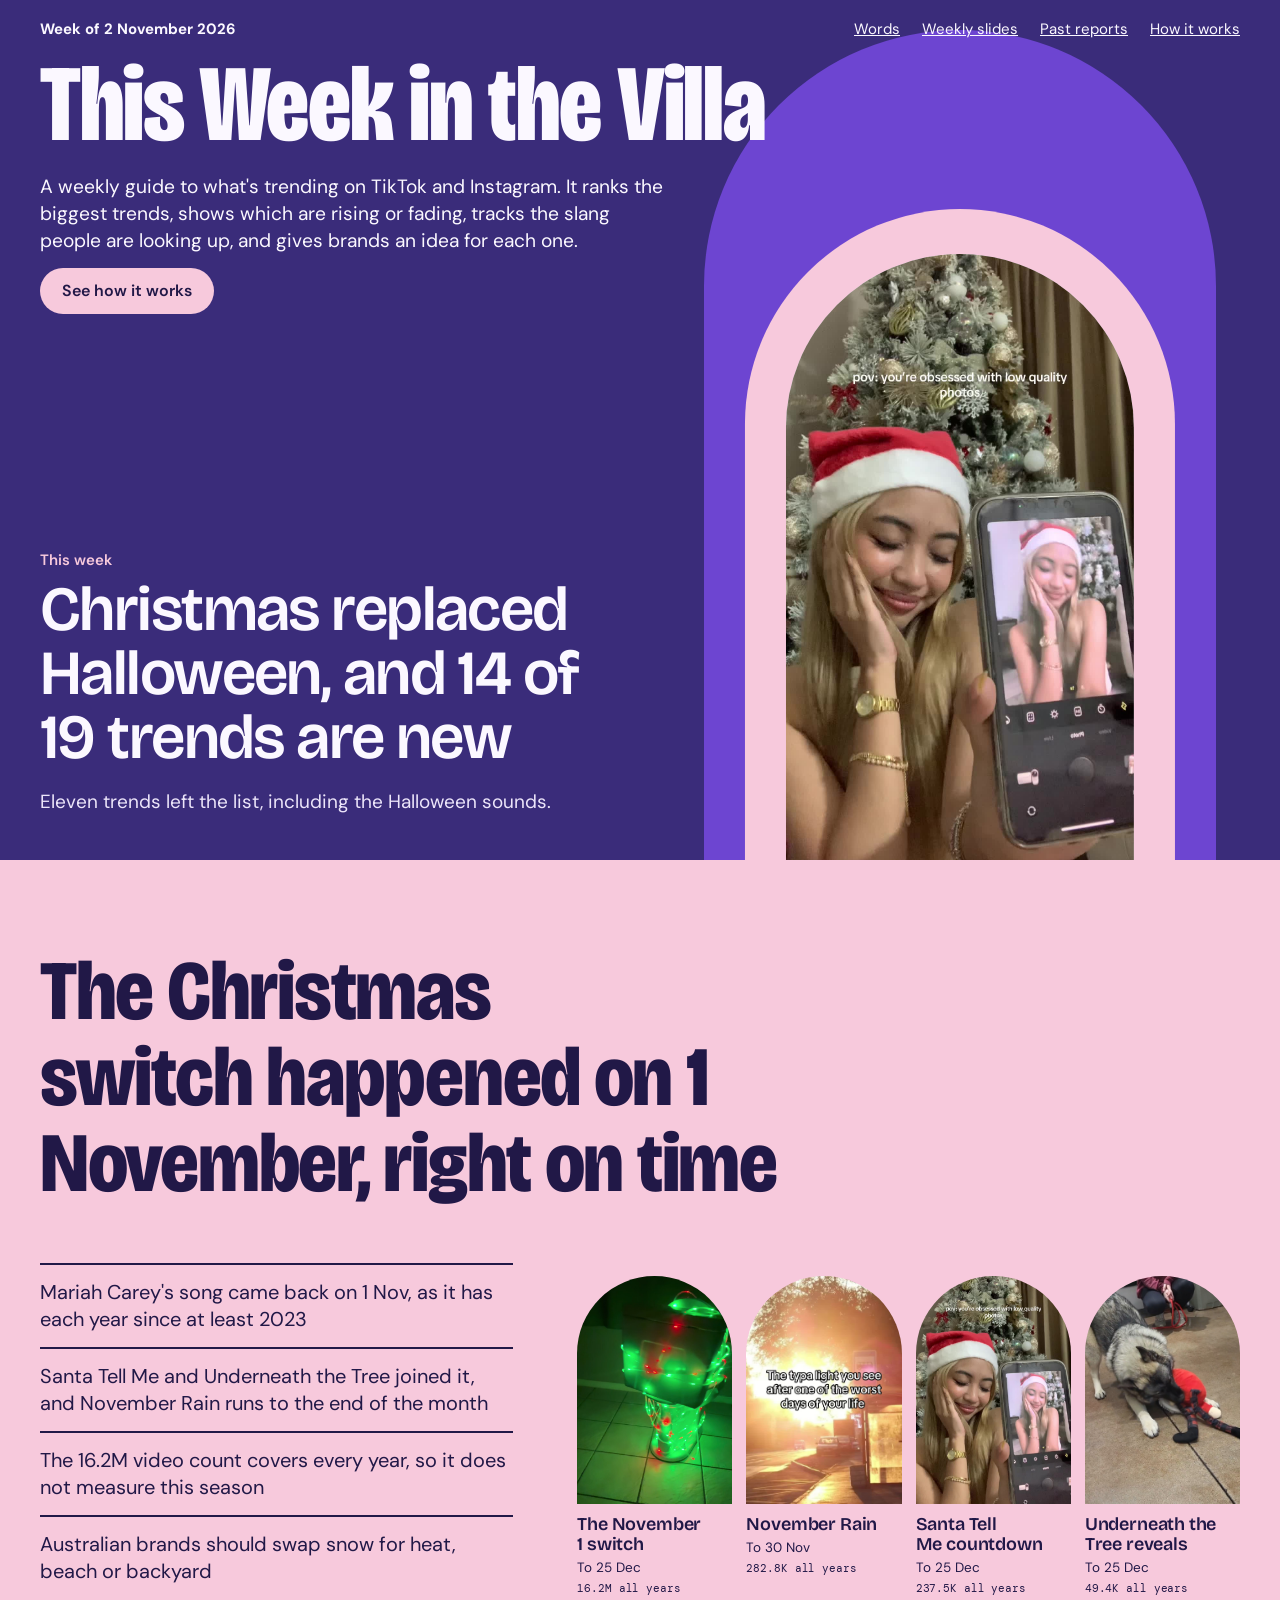
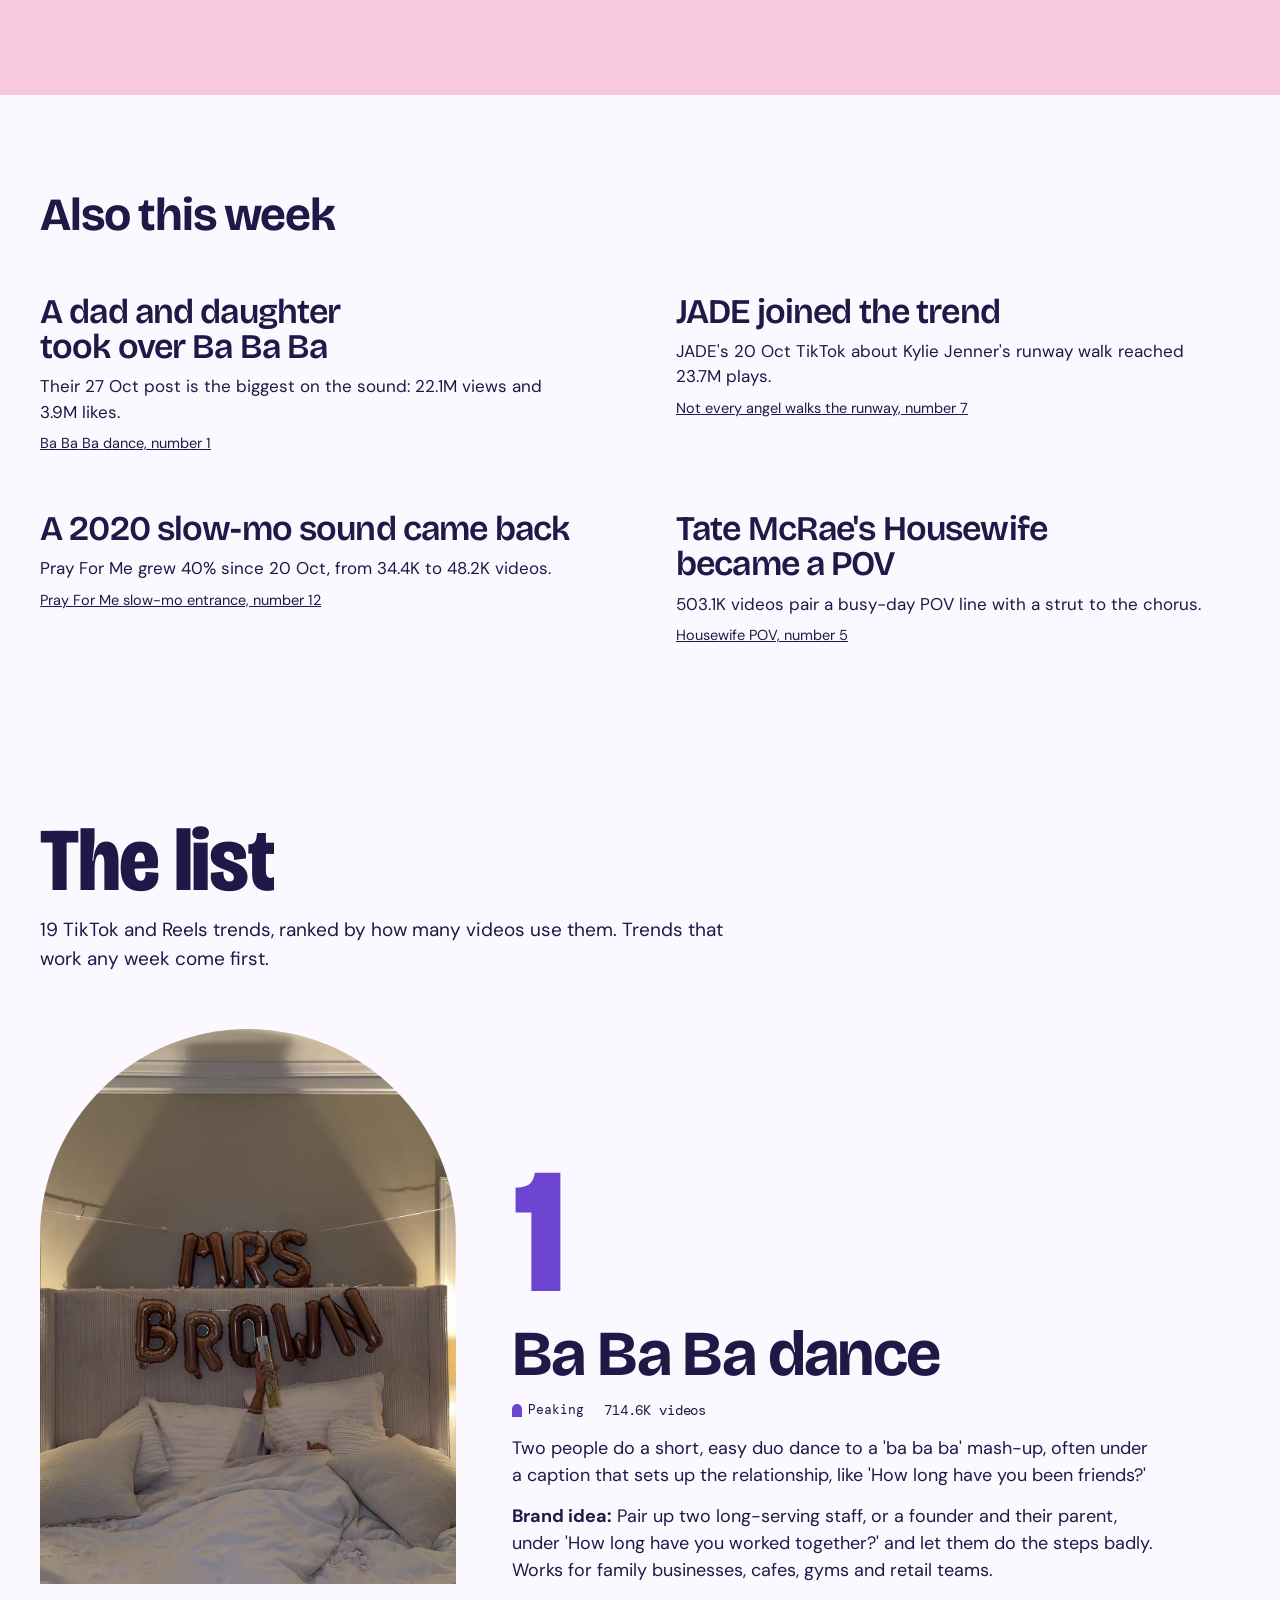
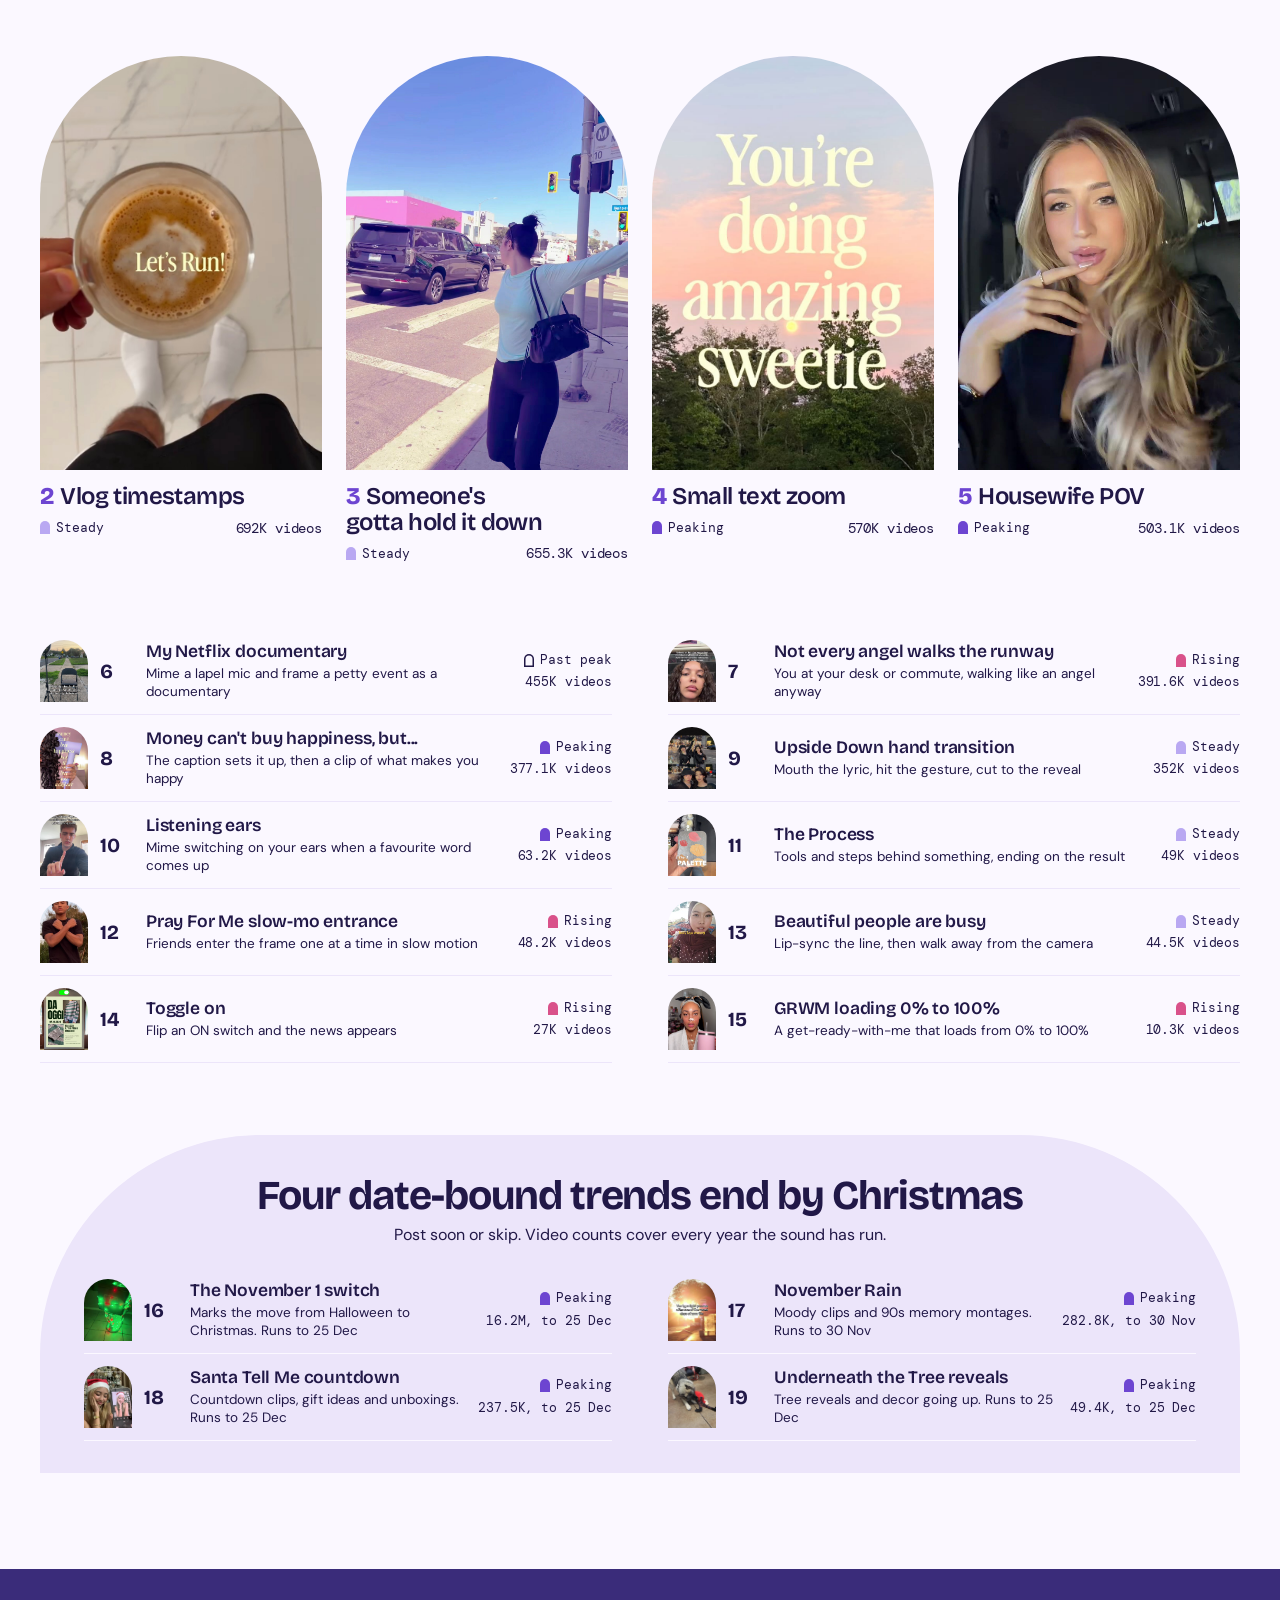
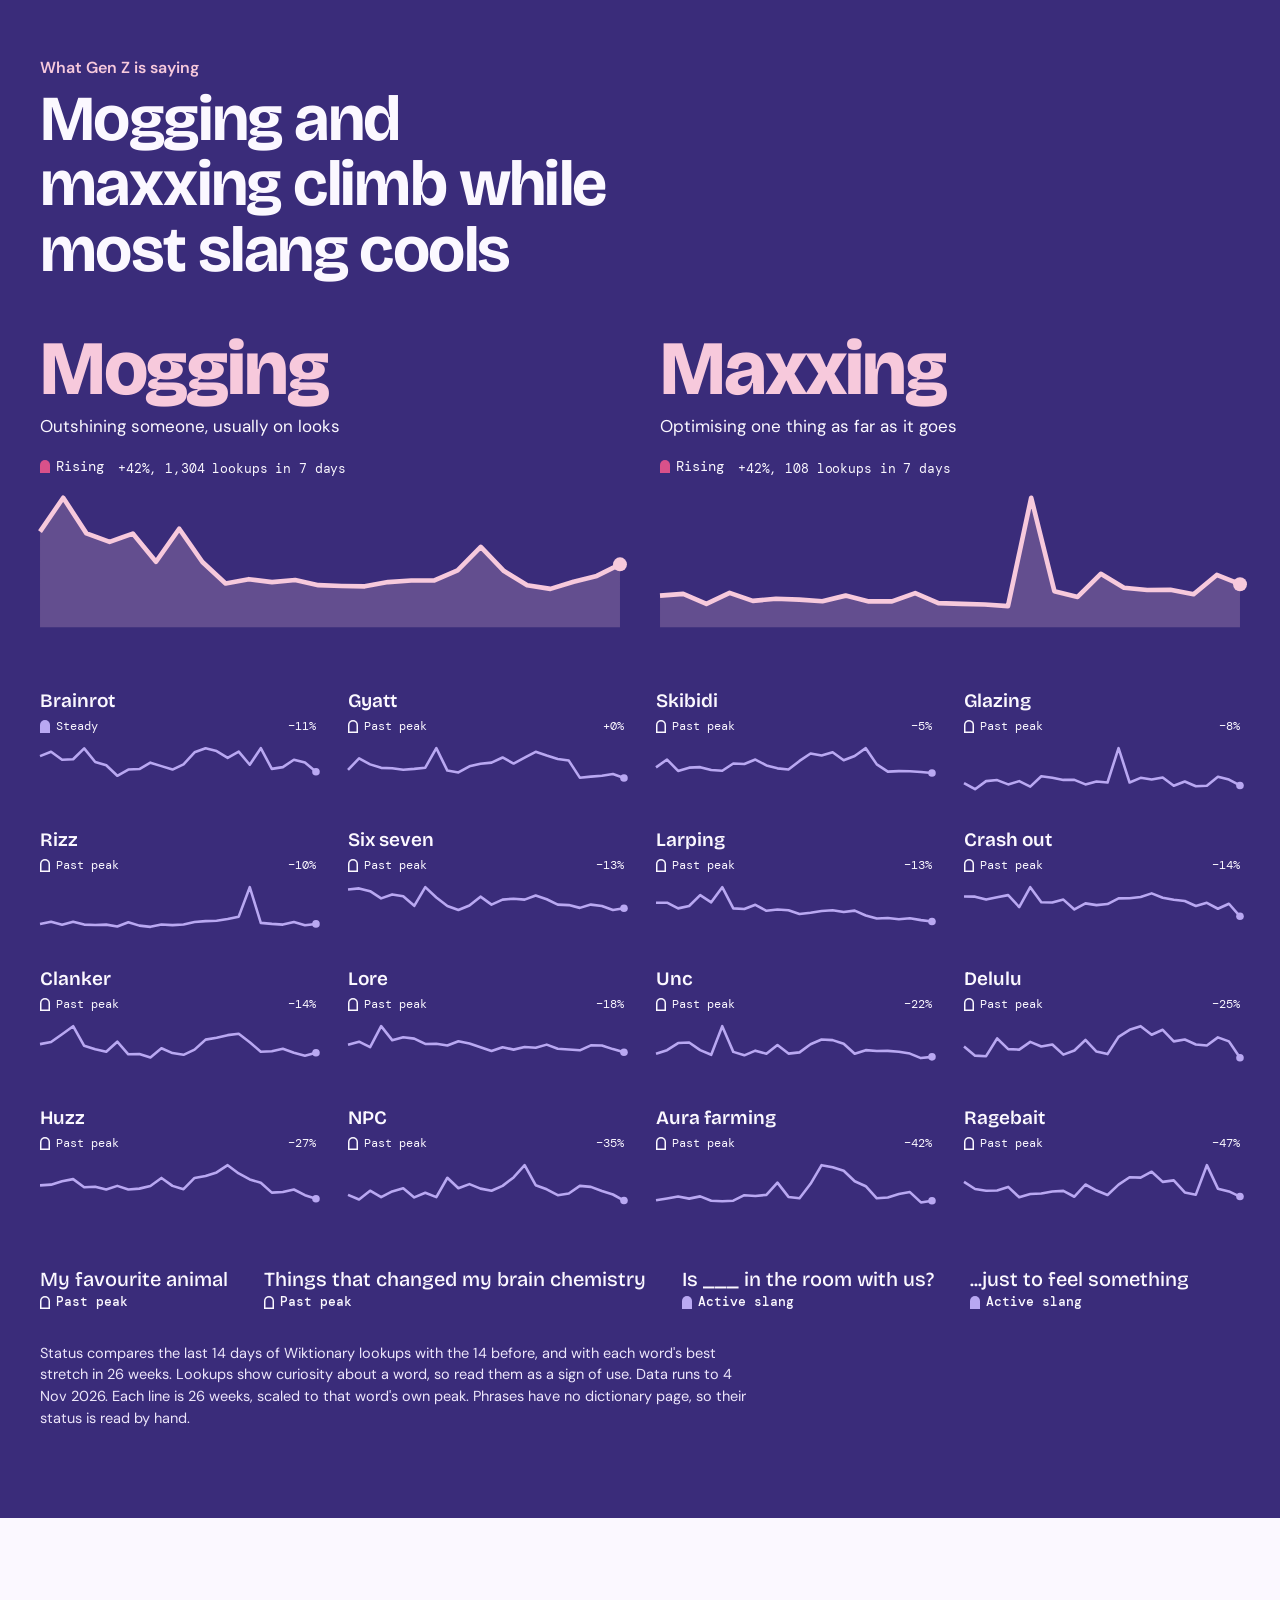
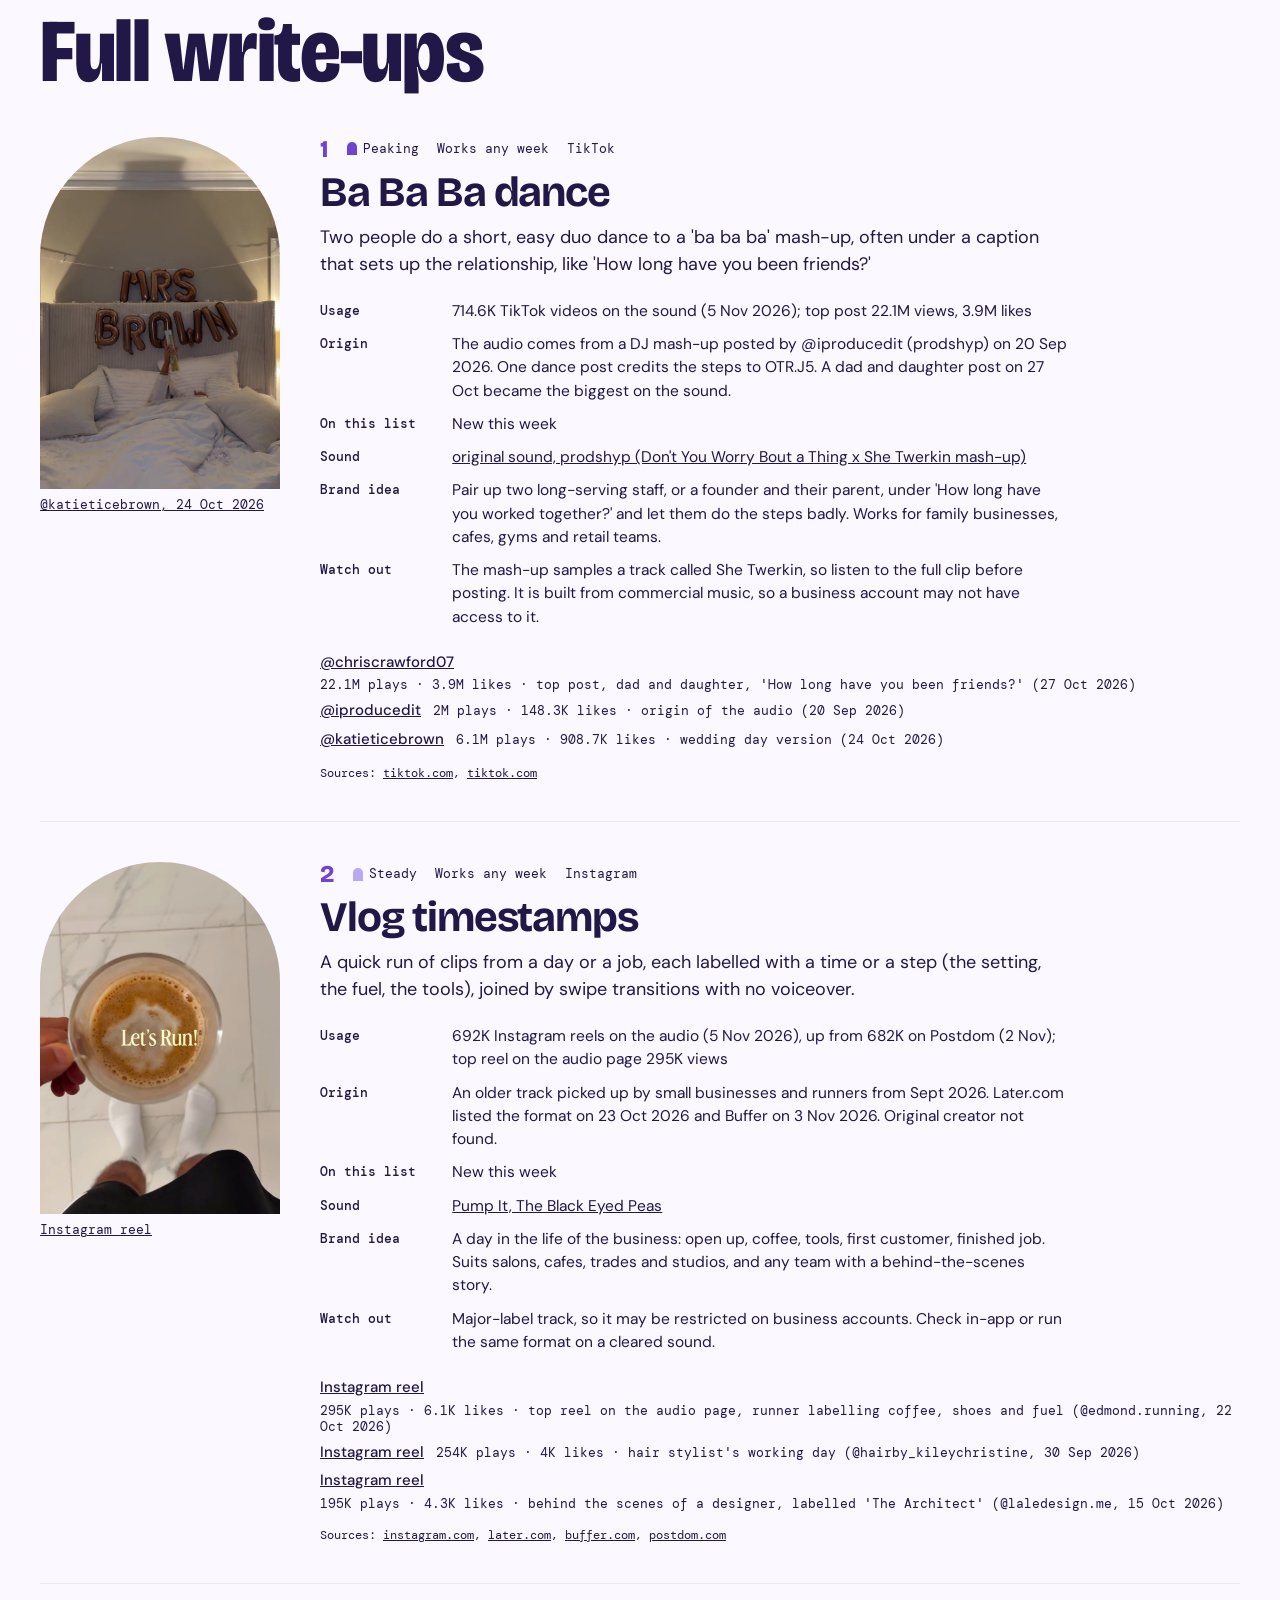
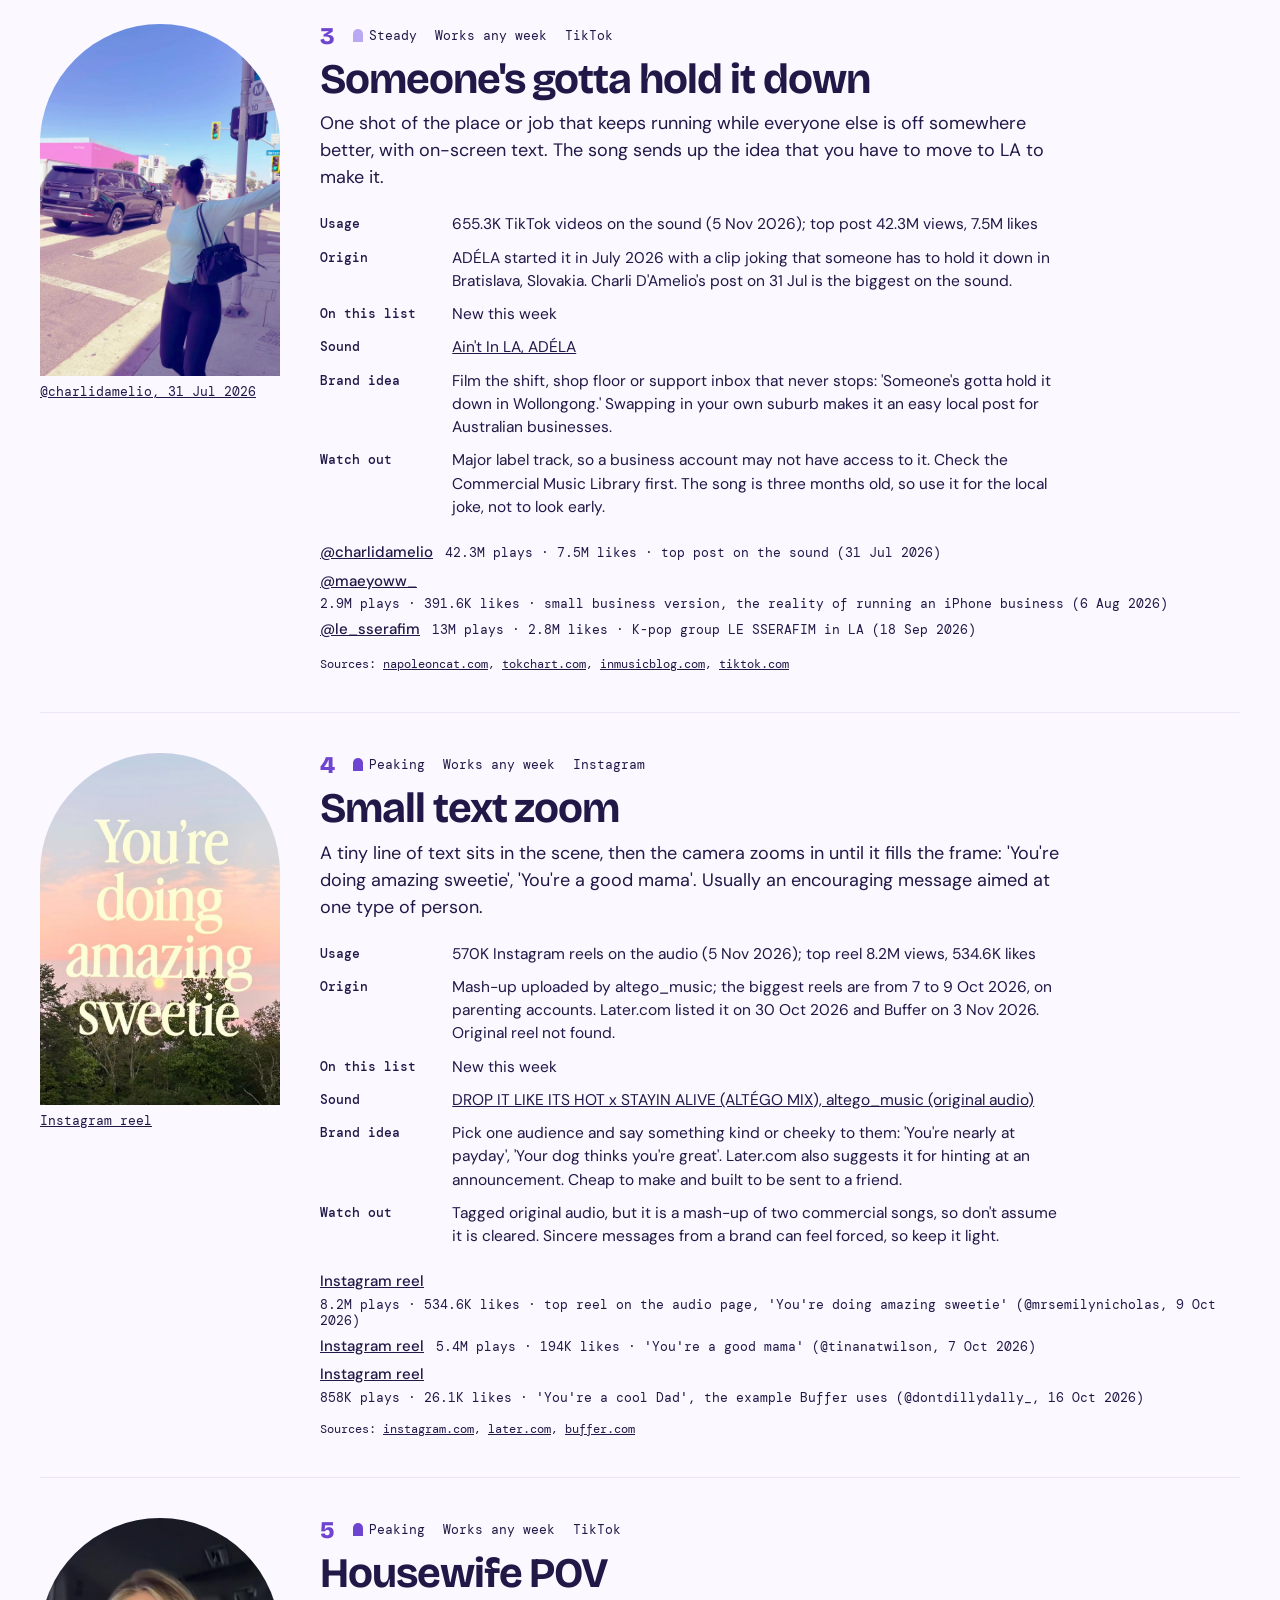
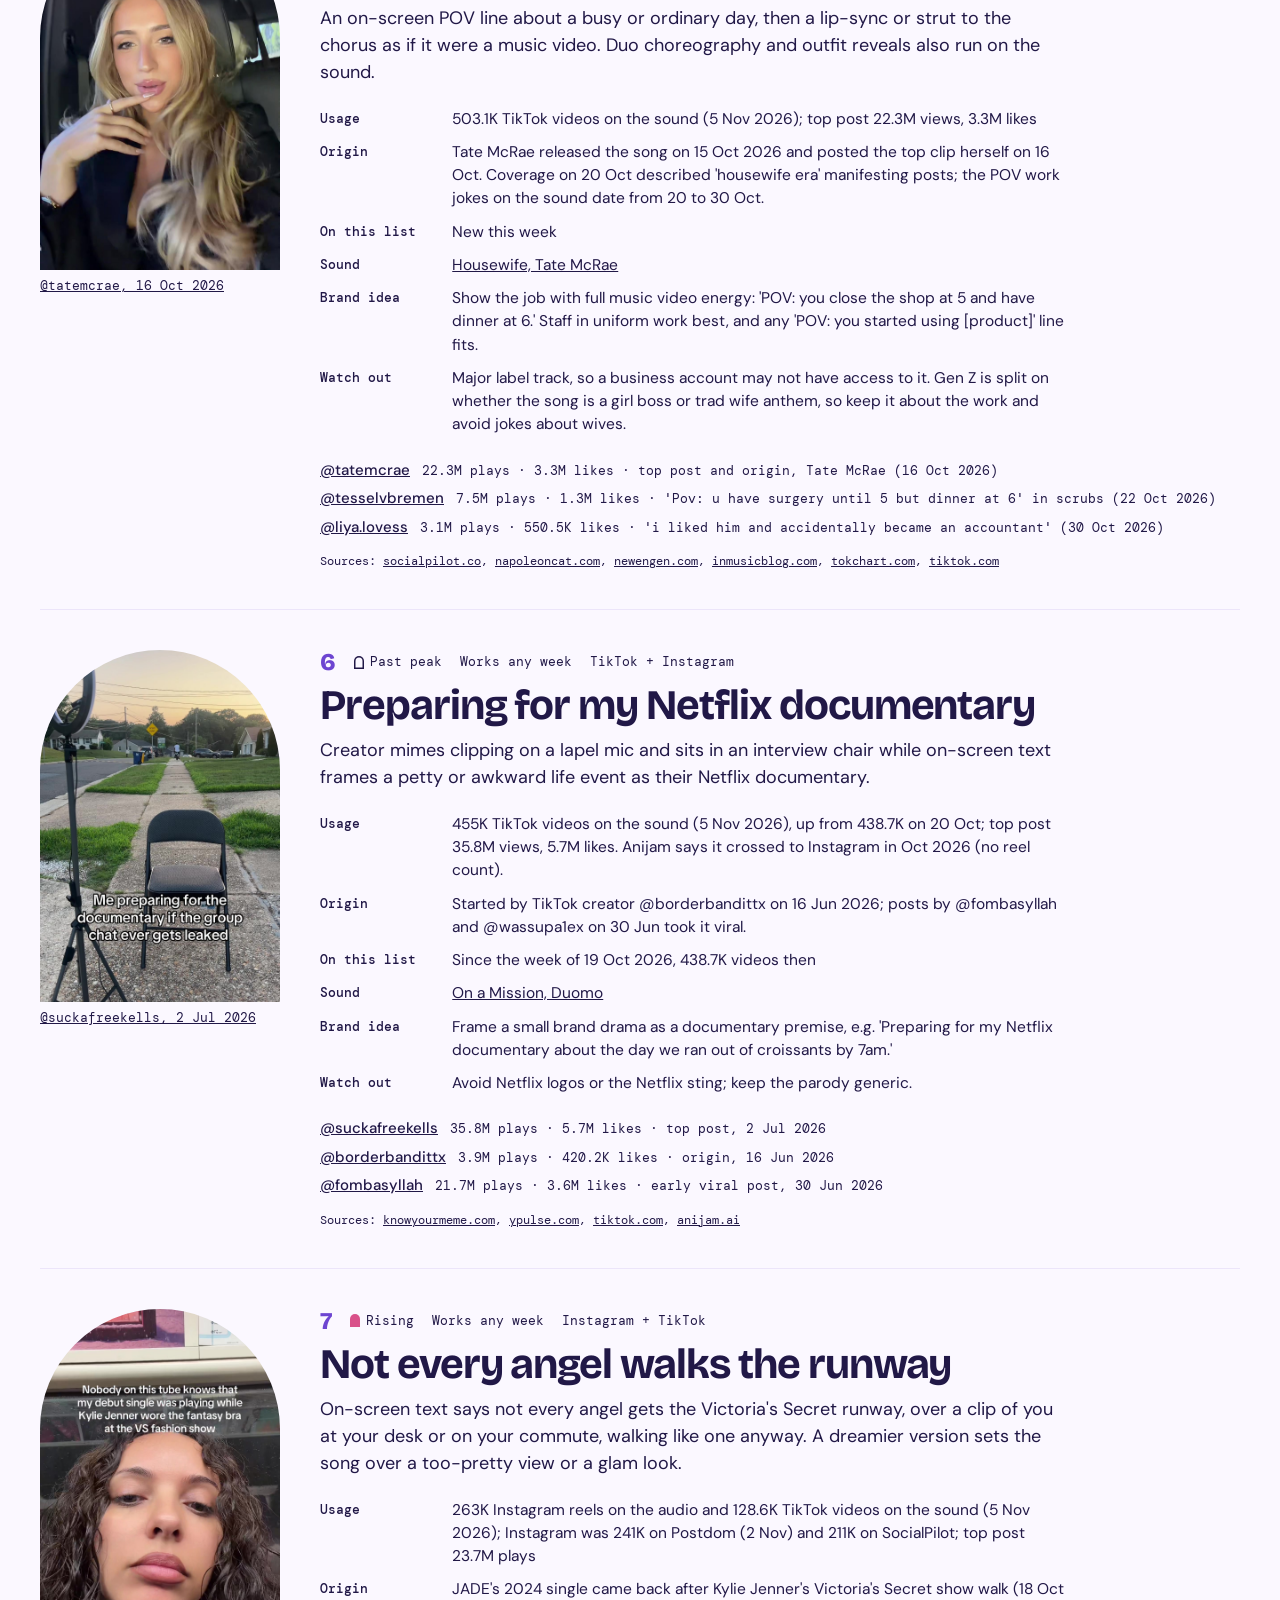
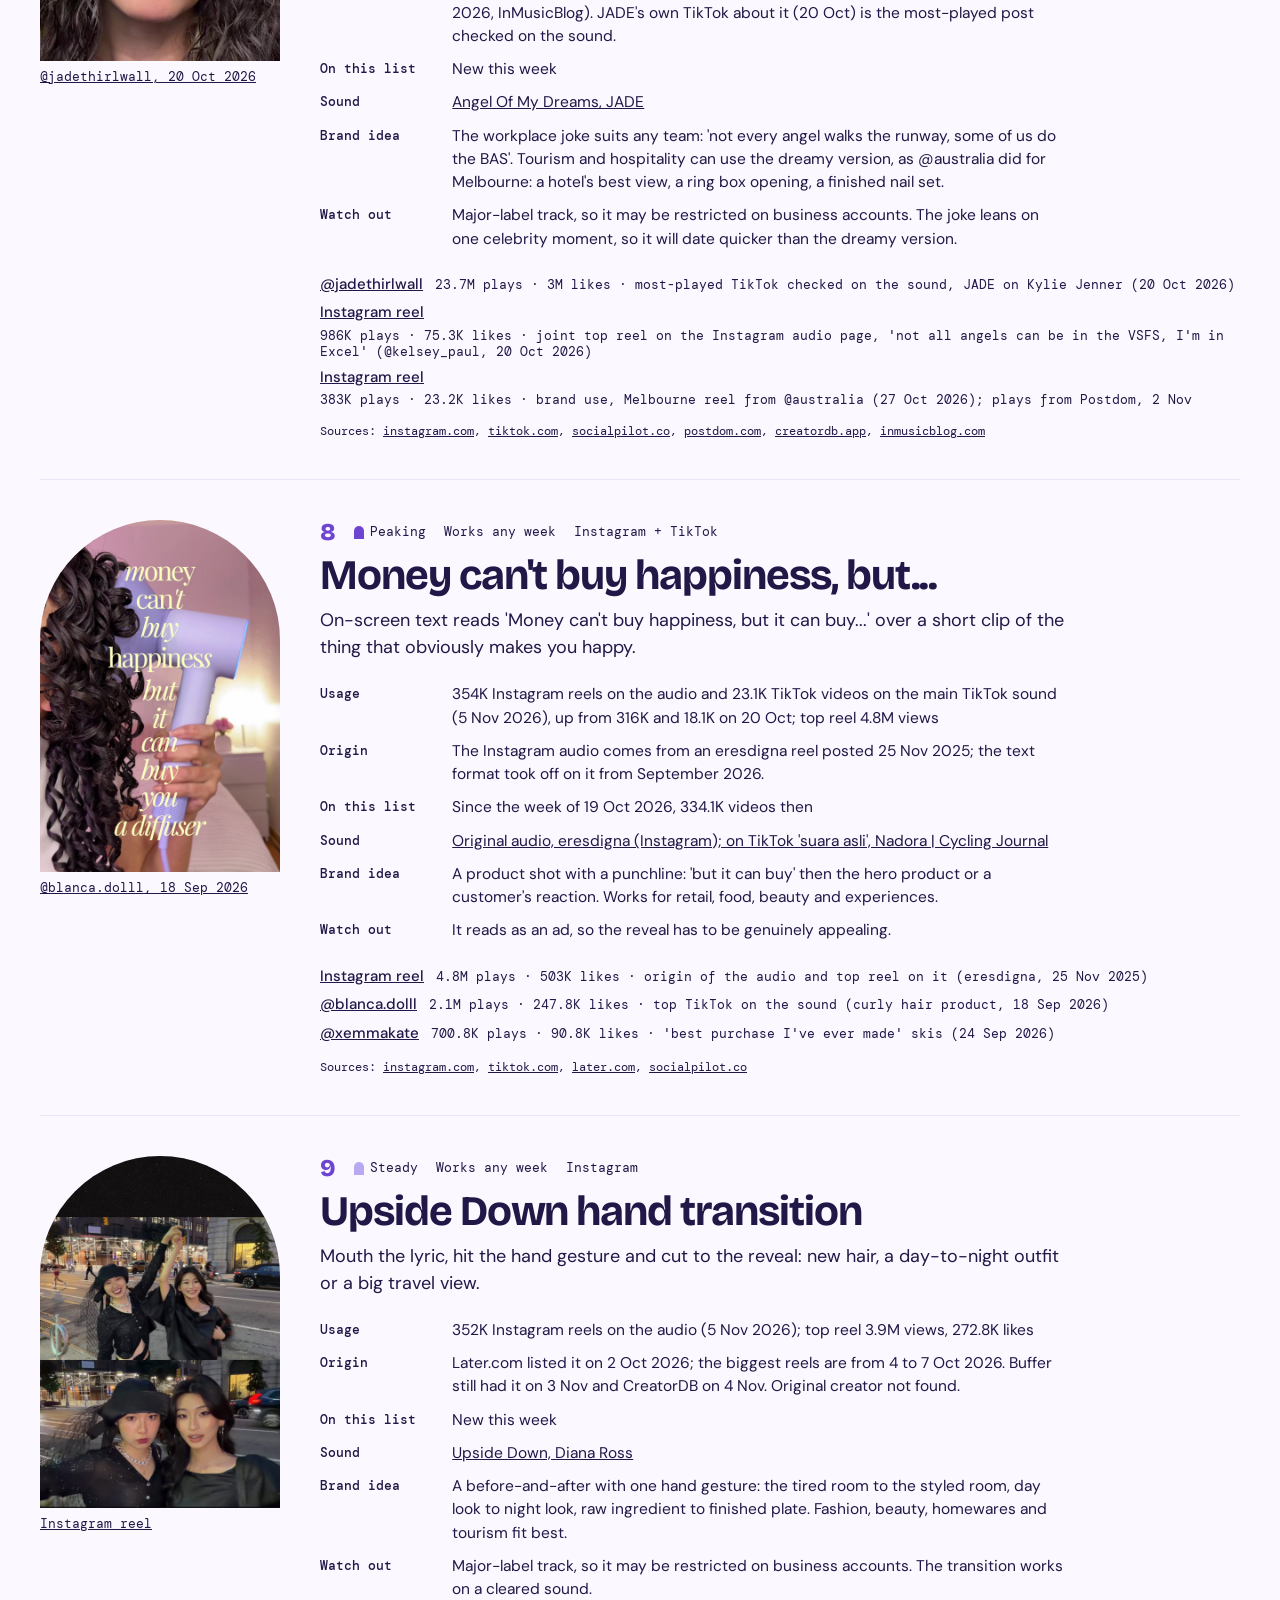
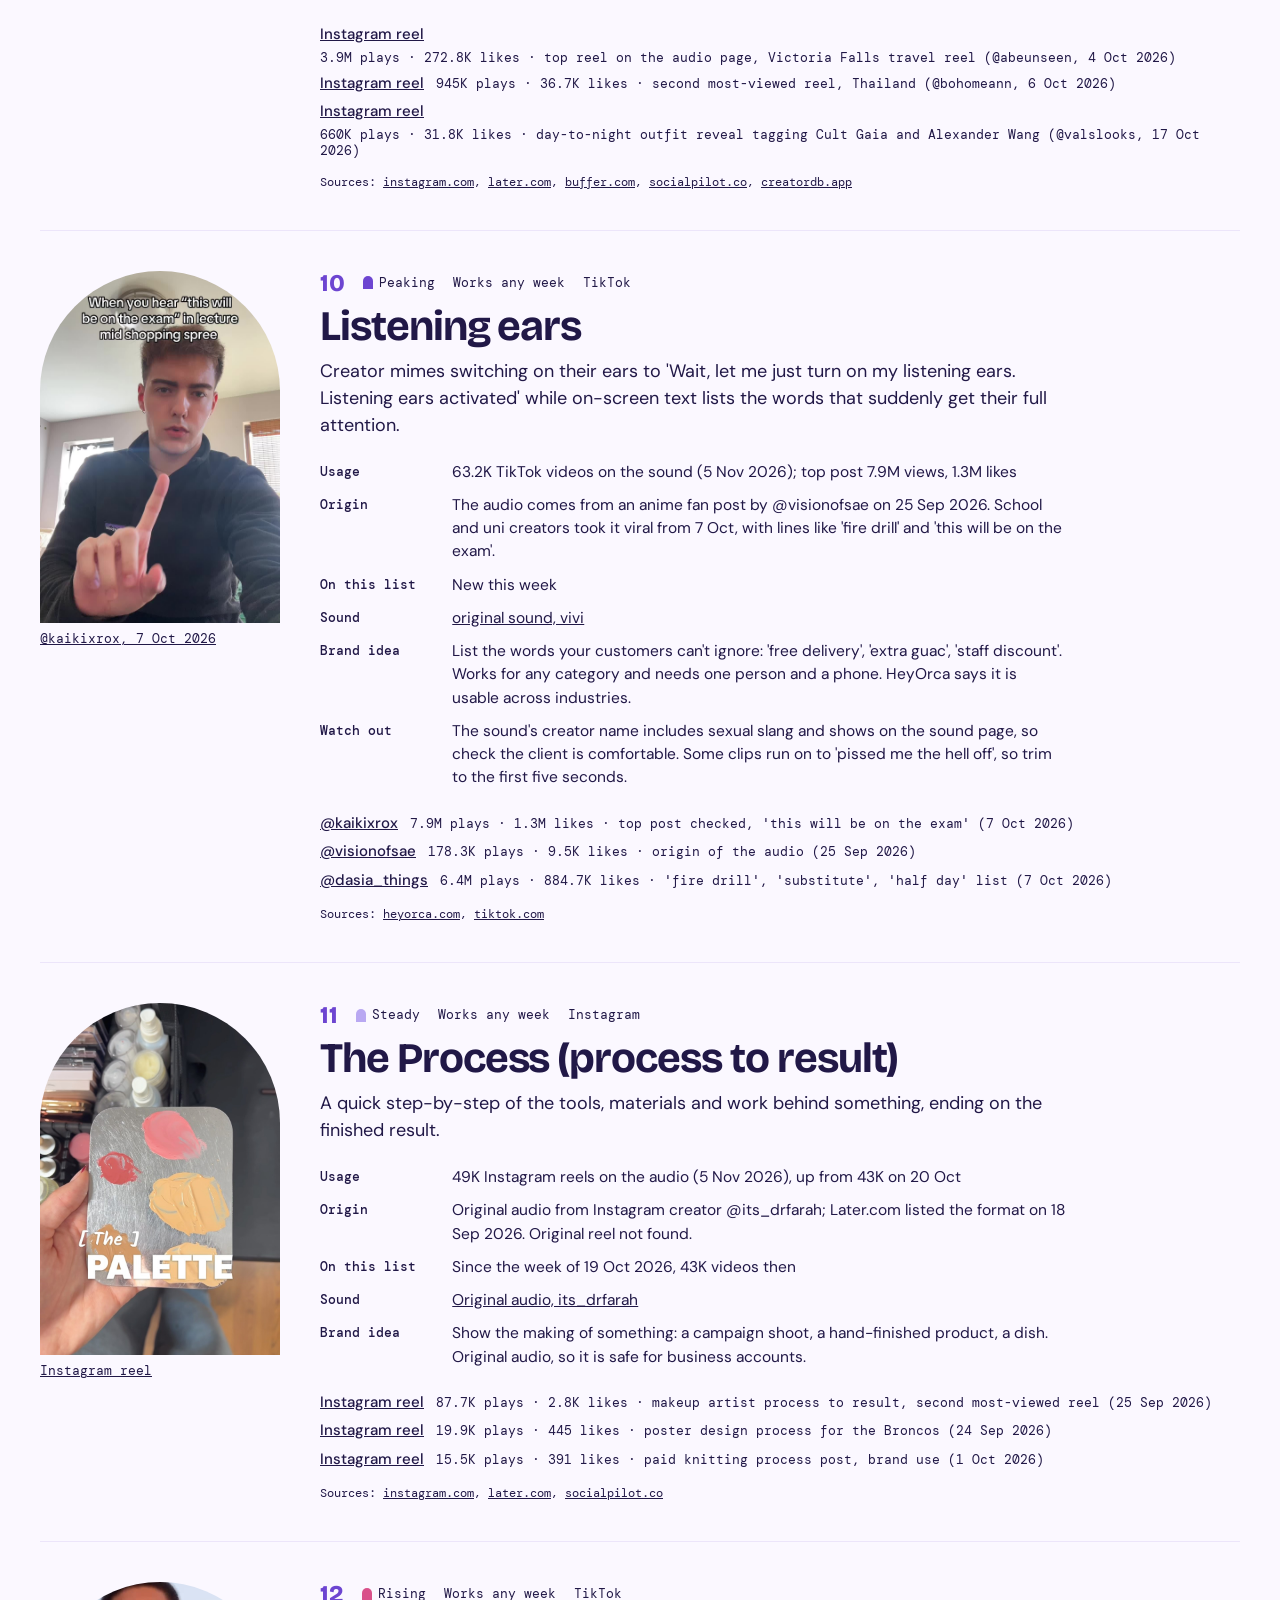
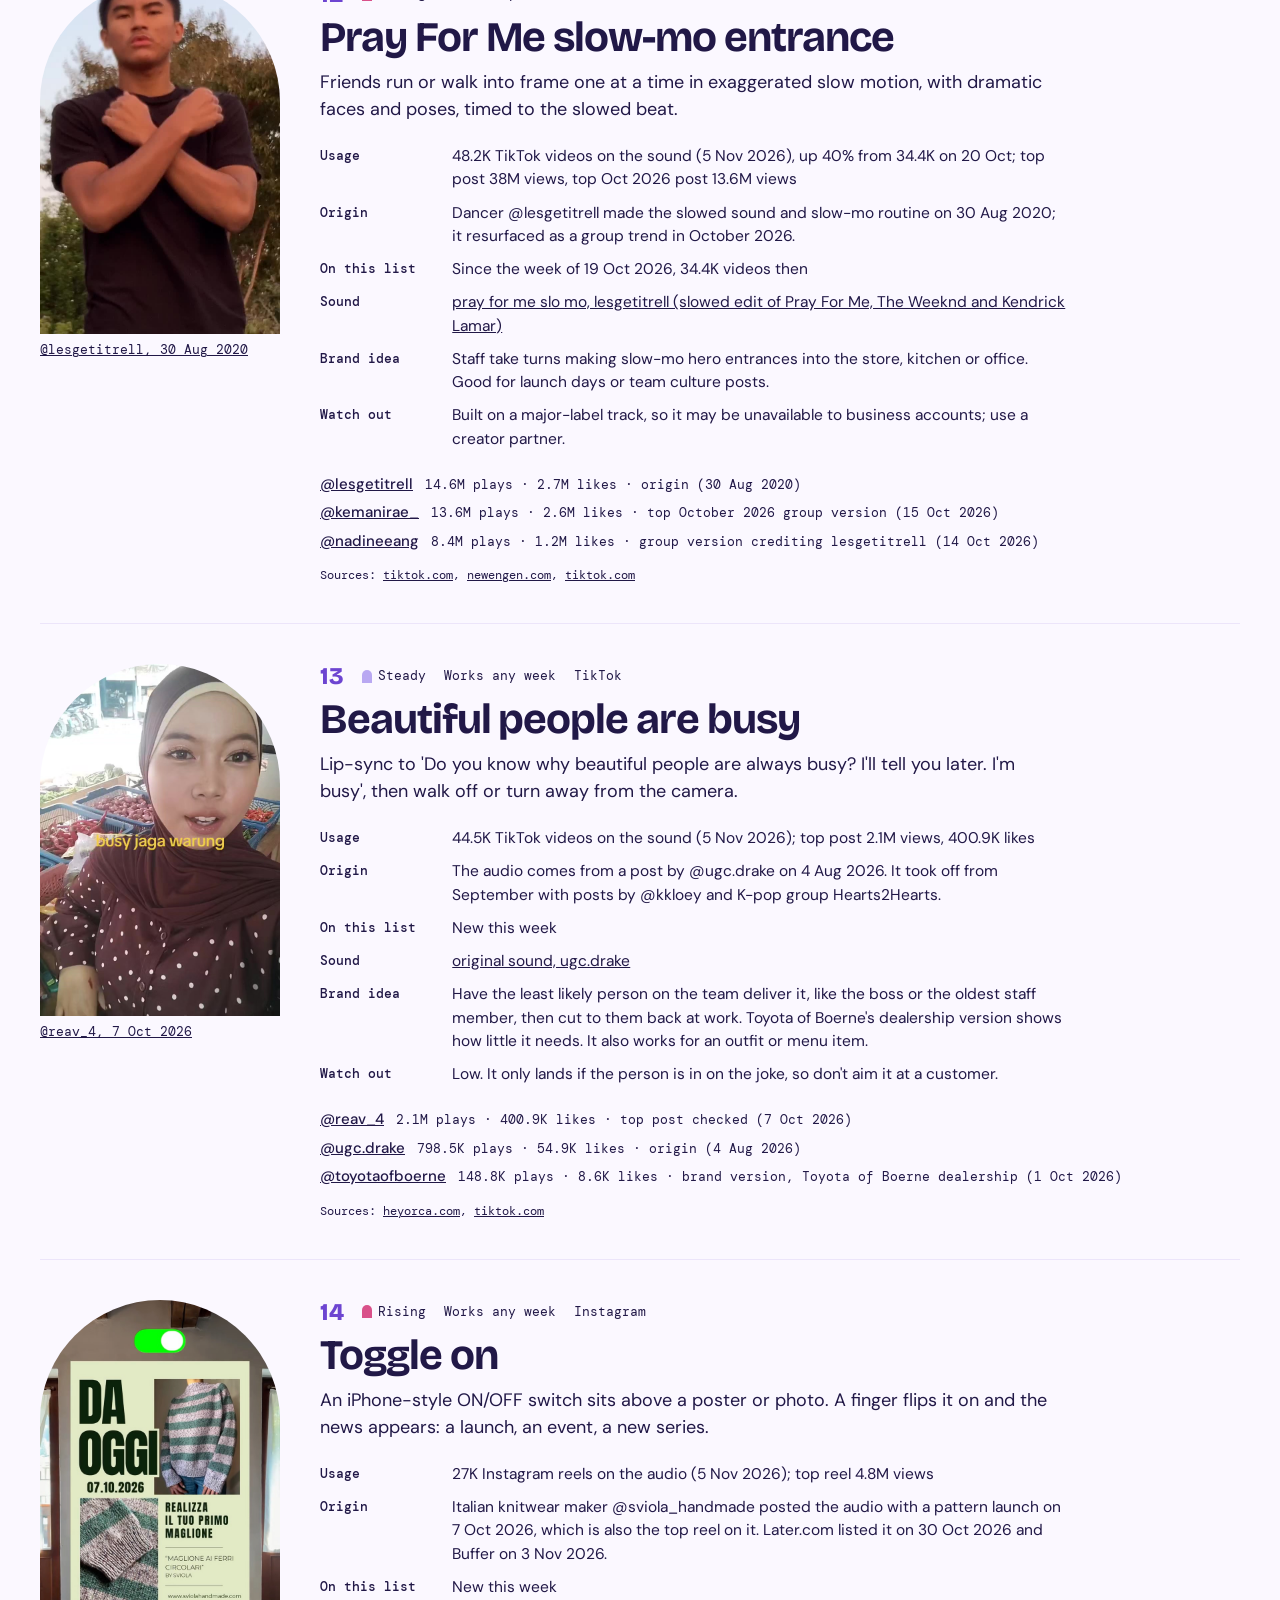
==== index.html @ 5897f618 "Line up the Also this week stories Co-Authored-By: Claude Opus 5.5 <noreply@anthropic.com>" ====
<!doctype html>
<html lang="en-AU">
<head>
<meta charset="utf-8">
<meta name="viewport" content="width=device-width, initial-scale=1">
<title>This Week in the Villa · Week of 2 November 2026</title>
<meta name="description" content="19 social trends ranked by how much they're used, for the week of 2 November 2026.">
<link rel="preconnect" href="https://fonts.googleapis.com"><link rel="preconnect" href="https://fonts.gstatic.com" crossorigin>
<link href="https://fonts.googleapis.com/css2?family=Bricolage+Grotesque:opsz,wdth,wght@12..96,75..100,400..800&family=DM+Mono:wght@400;500&family=DM+Sans:opsz,wght@9..40,400..700&display=swap" rel="stylesheet">
<style>
:root{--deep:#3A2C7A;--paper:#FBF8FF;--accent:#6D45D1;--pop:#F7C9DC;--tint:#B9A8F2;--ink:#211847;--soft:#ECE5FA;
--head:"Bricolage Grotesque",system-ui,sans-serif;--body:"DM Sans",system-ui,sans-serif;--mono:"DM Mono",ui-monospace,monospace;--bar:0px;--arch:999px 999px 0 0}
*{box-sizing:border-box;margin:0;padding:0}
html{color-scheme:light;-webkit-text-size-adjust:100%}
body{background:var(--paper);color:var(--ink);font:400 16px/1.5 var(--body);-webkit-font-smoothing:antialiased}
a{color:inherit}
img{display:block;width:100%;height:100%;object-fit:cover;background:var(--soft)}
ul,ol{list-style:none}
h1,h2,h3{font-family:var(--head);font-weight:700;letter-spacing:-.025em;line-height:1.02;text-wrap:balance}
button{font:inherit;color:inherit;background:none;border:0;cursor:pointer;text-align:left}
:focus-visible{outline:3px solid var(--pop);outline-offset:2px}
.num{font-family:var(--mono);font-size:.82em;letter-spacing:-.01em}
.spark{display:block;width:100%;height:auto;overflow:visible}

/* status mark: the arch itself, filled with the status colour */
.st{display:inline-flex;align-items:center;gap:6px;font-family:var(--mono);font-size:12.5px;white-space:nowrap}
.st i{width:10px;height:13px;border-radius:5px 5px 0 0;flex:none}
.st.rise i{background:#D9518A}.st.peak i{background:var(--accent)}.st.flat i{background:var(--tint)}.st.fade i{background:transparent;box-shadow:inset 0 0 0 1.5px currentColor}

/* ============ A: magazine ============ */
.wrap{max-width:1320px;margin:0 auto;padding:0 40px}
.a-hero{position:relative;background:var(--deep);color:var(--paper);min-height:min(calc(100dvh - var(--bar)),860px);overflow:hidden;display:flex;flex-direction:column;padding:18px 40px 44px}
.a-nav{position:relative;z-index:2;display:flex;justify-content:space-between;gap:16px;font-size:15px}
.a-nav span{display:flex;gap:22px}
.a-mast{position:relative;z-index:2;font:800 clamp(52px,8.5vw,136px)/.95 var(--head);font-stretch:75%;letter-spacing:-.012em;margin:12px 0 0;white-space:nowrap}
.a-mast br{display:none}
.a-what{position:relative;z-index:2;max-width:min(52%,640px);margin-top:18px}
.a-what p{font-size:clamp(17px,1.5vw,20px);line-height:1.4}
.a-btn{display:inline-flex;align-items:center;min-height:46px;margin-top:14px;padding:0 22px;border-radius:999px;background:var(--pop);color:var(--ink);font-weight:600;text-decoration:none}
.a-btn:hover{background:var(--paper)}
.a-kick{font:600 15px var(--body);color:var(--pop);margin-bottom:8px}
.a-lead{position:relative;z-index:2;max-width:min(55%,700px);margin-top:auto;padding-top:40px}
.a-lead h1{font-size:clamp(38px,4.9vw,70px);font-weight:600}
.a-lead p:not(.a-kick){margin-top:18px;font-size:19px;max-width:40ch;color:var(--soft)}
.a-arch{position:absolute;right:5%;bottom:0;top:30px;width:min(40%,520px)}
.a-arch .s1,.a-arch .s2,.a-arch figure{position:absolute;left:50%;bottom:0;translate:-50% 0;border-radius:var(--arch)}
.a-arch .s1{width:100%;height:100%;background:var(--accent)}
.a-arch .s2{width:84%;height:calc(100% - clamp(120px,14vw,216px));background:var(--pop)}
.a-arch figure{width:68%;height:calc(100% - clamp(160px,17.5vw,270px));overflow:hidden}
.a-arch img{object-position:50% 30%}

.a-feature{background:var(--pop);padding:88px 0 96px}
.a-feature h2{font-size:clamp(40px,6.6vw,96px);max-width:20ch;font-weight:800;font-stretch:85%;letter-spacing:-.015em}
.a-fgrid{display:grid;grid-template-columns:5fr 7fr;gap:64px;margin-top:56px;align-items:end}
.a-facts li{font-size:20px;line-height:1.35;padding:14px 0;border-top:2px solid var(--ink)}
.a-arcade{display:grid;grid-template-columns:repeat(4,minmax(0,1fr));gap:14px}
.a-arcade .pic,.a-five .pic{aspect-ratio:3/4.4;border-radius:var(--arch);overflow:hidden;display:block}
.a-arcade h3{font-size:18px;font-weight:600;letter-spacing:-.01em;line-height:1.12;margin-top:10px}
.a-arcade p{font-size:13.5px;margin-top:4px}

.a-moments{padding:96px 0 40px}
.a-moments>.wrap{display:grid;grid-template-columns:1fr 1fr;gap:56px 72px}
.a-moments h2{grid-column:1/-1;font-size:clamp(32px,3.6vw,48px)}
.a-moments h3{font-size:clamp(26px,2.7vw,38px);font-weight:600}
.a-moments p{margin-top:10px;font-size:17px;max-width:44ch}
.a-moments a{display:inline-block;margin-top:8px;font-size:14.5px}

.a-list{padding:128px 0 96px}
.a-list>.wrap>h2{font-size:clamp(44px,7vw,104px);font-weight:800;font-stretch:85%;letter-spacing:-.015em}
.a-list>.wrap>p{font-size:19px;margin-top:10px;max-width:56ch}
.a-one{display:grid;grid-template-columns:minmax(0,4fr) minmax(0,7fr);gap:56px;align-items:end;margin-top:56px}
.a-one .pic{display:block;aspect-ratio:3/4;border-radius:var(--arch);overflow:hidden}
.a-one .rk{font:800 clamp(96px,14vw,200px)/.8 var(--head);color:var(--accent);letter-spacing:-.05em}
.a-one h3{font-size:clamp(36px,5vw,72px);font-weight:700;margin-top:18px}
.a-one .meta{display:flex;flex-wrap:wrap;gap:6px 20px;margin-top:14px;align-items:center;font-size:17px}
.a-one .tx{margin-top:14px;font-size:18px;max-width:54ch}
.a-five{display:grid;grid-template-columns:repeat(4,minmax(0,1fr));gap:24px;margin-top:72px}
.a-five a{text-decoration:none}
.a-five h3{font-size:24px;font-weight:600;line-height:1.08;margin-top:14px}
.a-five h3 span{color:var(--accent);font-weight:800;margin-right:6px}
.a-five .meta{display:flex;justify-content:space-between;gap:10px;align-items:center;margin-top:8px;font-size:17px}
.a-rows{display:grid;grid-template-columns:minmax(0,1fr) minmax(0,1fr);gap:0 56px;margin-top:64px}
.a-row{display:grid;grid-template-columns:48px 34px minmax(0,1fr) auto;gap:12px;align-items:center;padding:12px 0;text-decoration:none;border-bottom:1px solid var(--soft)}
.a-row .th{width:48px;height:62px;border-radius:var(--arch);overflow:hidden}
.a-row .rk{font:700 20px/1 var(--head)}
.a-row h4{font:600 17.5px/1.15 var(--head);letter-spacing:-.01em}
.a-row small{display:block;font-size:13.5px;line-height:1.3;margin-top:3px}
.a-row .r{text-align:right;display:grid;gap:3px;justify-items:end;font-size:16px}
.a-row:hover h4{text-decoration:underline}
.a-dated{background:var(--soft);margin-top:72px;padding:40px 44px 32px;border-radius:220px 220px 0 0}
.a-dated h3{font-size:clamp(28px,3.2vw,44px);text-align:center}
.a-dated>p{text-align:center;margin-top:6px}
.a-dated .a-rows{margin-top:20px}
.a-dated .a-row{border-bottom-color:var(--paper)}

.a-words{background:var(--deep);color:var(--paper);padding:88px 0}
.a-words .a-kick{font-size:16px}
.a-words h2{font-size:clamp(36px,5vw,72px);max-width:17ch;font-weight:700}
.a-wtop{display:grid;grid-template-columns:minmax(0,1fr) minmax(0,1fr);gap:40px;margin-top:48px}
.a-wtop h3{font-size:clamp(44px,6vw,84px);font-weight:800;color:var(--pop)}
.a-wtop p{margin:6px 0 16px;font-size:17px}
.a-wtop .st{font-size:14px;margin-right:14px}
.a-wtop .spark{color:var(--pop);margin-top:12px}
.a-wall{display:grid;grid-template-columns:repeat(4,minmax(0,1fr));gap:28px 32px;margin-top:64px}
.a-wall h4{font:600 19px/1.1 var(--head)}
.a-wall .ln{display:flex;justify-content:space-between;align-items:center;gap:8px;margin:5px 0 8px;font-size:15px}
.a-wall .st{font-size:12px}
.a-wall .spark{color:var(--tint)}
.a-wnote{margin-top:32px;font-size:14.5px;max-width:72ch;color:var(--soft)}
.a-phr{display:flex;flex-wrap:wrap;gap:14px 36px;margin-top:48px;font:500 20px/1.25 var(--head)}
.a-phr li{display:grid;gap:3px}

.a-foot{background:var(--accent);color:var(--paper);padding:64px 0 44px}
.a-foot .big{display:grid;grid-template-columns:1fr 1fr;gap:32px}
.a-foot a.lk{font:800 clamp(40px,6.4vw,92px)/1 var(--head);font-stretch:85%;letter-spacing:-.015em;text-underline-offset:8px;text-decoration-thickness:3px}
.a-foot p{margin-top:12px;font:700 20px/1.3 var(--body);max-width:30ch}

@media (max-width:980px){
 .a-fgrid,.a-one{grid-template-columns:minmax(0,1fr);gap:36px}
 .a-rows{grid-template-columns:minmax(0,1fr)}
 .a-wall{grid-template-columns:repeat(3,minmax(0,1fr))}
}
@media (max-width:760px){
 .wrap{padding:0 16px}
 .a-hero{min-height:0;padding:14px 16px 0}
 .a-nav{font-size:13px;flex-wrap:wrap;gap:4px 8px}.a-nav span{gap:12px;flex-wrap:wrap}
 .a-mast{white-space:normal;font-size:clamp(52px,19vw,104px);line-height:.9}
 .a-mast br{display:inline}
 .a-what{max-width:none}
 .a-lead{max-width:none;padding-top:20px;margin-top:0;order:1}
 .a-lead p{font-size:17px}
 .a-arch{position:relative;inset:auto;width:100%;max-width:340px;aspect-ratio:1/1.12;margin:28px auto 0;order:2}
 .a-arch .s2{height:88%}.a-arch figure{height:76%}
 .a-feature{padding:56px 0 60px}
 .a-arcade{grid-template-columns:repeat(2,minmax(0,1fr));gap:20px 14px}
 .a-facts li{font-size:18px}
 .a-moments{padding:60px 0 8px}
 .a-moments>.wrap{grid-template-columns:minmax(0,1fr);gap:30px}
 .a-list{padding:60px 0 56px}
 .a-five{grid-template-columns:repeat(2,minmax(0,1fr));gap:28px 14px;margin-top:44px}
 .a-five h3{font-size:20px}
 .a-five .meta{flex-direction:column;align-items:flex-start;gap:2px}
 .a-row{grid-template-columns:44px 26px minmax(0,1fr);gap:4px 10px}
 .a-row .th{width:44px;height:58px;grid-row:span 2}
 .a-row .rk{grid-row:span 2}
 .a-row .r{grid-column:3;display:flex;justify-content:space-between;align-items:center;gap:10px;text-align:left}
 .a-dated{padding:36px 16px 16px;border-radius:120px 120px 0 0;margin-left:-16px;margin-right:-16px}
 .a-words{padding:56px 0}
 .a-wtop{grid-template-columns:minmax(0,1fr);gap:32px}
 .a-wall{grid-template-columns:repeat(2,minmax(0,1fr));gap:22px 18px;margin-top:40px}
 .a-foot .big{grid-template-columns:minmax(0,1fr)}
}


/* full write-ups */
.a-full{padding:88px 0 40px}
.a-full>.wrap>h2{font-size:clamp(44px,7vw,104px);font-weight:800;font-stretch:85%;letter-spacing:-.015em}
.trend{display:grid;grid-template-columns:240px minmax(0,1fr);gap:40px;padding:40px 0;border-bottom:1px solid var(--soft);scroll-margin-top:12px}
.trend figure .pic,.trend figure>img{display:block;aspect-ratio:3/4.4;border-radius:var(--arch);overflow:hidden}
.trend figcaption{margin-top:8px;font:400 12.5px var(--mono)}
.trend .meta{display:flex;flex-wrap:wrap;gap:6px 18px;align-items:center;font:400 12.5px var(--mono)}
.trend .rk{font:800 24px/1 var(--head);color:var(--accent)}
.trend h3{font-size:clamp(28px,3.4vw,42px);margin:10px 0}
.trend .what{font-size:18px;max-width:62ch}
.trend dl{display:grid;grid-template-columns:7.5em minmax(0,1fr);gap:10px 16px;margin:22px 0;max-width:68ch;font-size:15.5px}
.trend dt{font:500 12.5px/1.8 var(--mono)}
.ex{display:grid;gap:6px;font-size:15px}
.ex li{display:flex;flex-wrap:wrap;gap:4px 12px;align-items:baseline}
.ex a{font-weight:500}.ex span{font:400 12.5px var(--mono)}
.src{margin-top:16px;font:400 11.5px var(--mono)}
.how{padding-top:24px;padding-bottom:64px;display:grid;gap:10px;font-size:14px}
.how p{max-width:72ch}
.a-foot a.lk:hover,.a-row:hover h4{text-decoration-thickness:2px}

/* past reports and slides pages */
.sub-top{background:var(--deep);color:var(--paper);padding:18px 0 48px}
.sub-top .a-nav{margin-bottom:40px}
.sub-top h1{font:800 clamp(48px,8vw,104px)/.95 var(--head);font-stretch:75%;letter-spacing:-.012em}
.sub-top p.lead{margin-top:14px;font-size:19px;max-width:48ch;color:var(--soft)}
.sub h2{font-size:clamp(28px,3.2vw,40px);margin:48px 0 6px}
.sub h2+p{font-size:15.5px;margin-bottom:12px;max-width:72ch}
.sub table{width:100%;border-collapse:collapse;margin-bottom:40px}
.sub th{text-align:left;font:400 12.5px var(--mono);padding:8px 12px 8px 0;border-bottom:1px solid var(--ink);white-space:nowrap}
.sub td{padding:12px 12px 12px 0;border-bottom:1px solid var(--soft);vertical-align:baseline}
.sub td a{font-weight:500;text-decoration:none}.sub td a:hover{text-decoration:underline}
.sub .origin{display:block;font-size:14px;margin-top:2px}
.sub .num,.sub .first,.sub .when{font:400 12.5px var(--mono);white-space:nowrap}
.sub .num{text-align:right}
@media (max-width:760px){
 .trend{grid-template-columns:minmax(0,1fr);gap:20px}.trend figure{max-width:220px}
 .trend dl{grid-template-columns:minmax(0,1fr);gap:2px}.trend dd{margin-bottom:10px}
 .sub .num,.sub .first,.sub .when{white-space:normal}.sub td.when,.sub th.when{display:none}
}
</style>
</head>
<body>
<header class="a-hero">
 <div class="a-nav"><b>Week of 2 November 2026</b><span><a href="#words">Words</a><a href="slides/">Weekly slides</a><a href="archive/">Past reports</a><a href="how/">How it works</a></span></div>
 <p class="a-mast">This Week <br>in the Villa</p>
 <div class="a-what"><p>A weekly guide to what's trending on TikTok and Instagram. It ranks the biggest trends, shows which are rising or fading, tracks the slang people are looking up, and gives brands an idea for each one.</p><a class="a-btn" href="how/">See how it works</a></div>
 <div class="a-arch"><div class="s1"></div><div class="s2"></div><figure><img src="img/18.jpg?v=2026-11-06" alt="Example post for Santa Tell Me countdown"></figure></div>
 <div class="a-lead"><p class="a-kick">This week</p><h1>Christmas replaced Halloween, and 14 of 19 trends are new</h1><p>Eleven trends left the list, including the Halloween sounds.</p></div>
</header>
<section class="a-feature"><div class="wrap"><h2>The Christmas switch happened on 1 November, right on time</h2>
 <div class="a-fgrid"><ul class="a-facts"><li>Mariah Carey&#x27;s song came back on 1 Nov, as it has each year since at least 2023</li><li>Santa Tell Me and Underneath the Tree joined it, and November Rain runs to the end of the month</li><li>The 16.2M video count covers every year, so it does not measure this season</li><li>Australian brands should swap snow for heat, beach or backyard</li></ul><ul class="a-arcade"><li><a class="pic" href="#t16"><img src="img/16.jpg?v=2026-11-06" alt="Example post for All I Want for Christmas Is You, the November 1 switch" loading="lazy"></a><h3>The November 1 switch</h3><p>To 25 Dec<br><span class="num">16.2M all years</span></p></li><li><a class="pic" href="#t17"><img src="img/17.jpg?v=2026-11-06" alt="Example post for November Rain" loading="lazy"></a><h3>November Rain</h3><p>To 30 Nov<br><span class="num">282.8K all years</span></p></li><li><a class="pic" href="#t18"><img src="img/18.jpg?v=2026-11-06" alt="Example post for Santa Tell Me countdown" loading="lazy"></a><h3>Santa Tell Me countdown</h3><p>To 25 Dec<br><span class="num">237.5K all years</span></p></li><li><a class="pic" href="#t19"><img src="img/19.jpg?v=2026-11-06" alt="Example post for Underneath the Tree reveals" loading="lazy"></a><h3>Underneath the Tree reveals</h3><p>To 25 Dec<br><span class="num">49.4K all years</span></p></li></ul></div></div></section>
<section class="a-moments"><div class="wrap"><h2>Also this week</h2><article><h3>A dad and daughter took over Ba Ba Ba</h3><p>Their 27 Oct post is the biggest on the sound: 22.1M views and 3.9M likes.</p><a href="#t1">Ba Ba Ba dance, number 1</a></article><article><h3>JADE joined the trend</h3><p>JADE&#x27;s 20 Oct TikTok about Kylie Jenner&#x27;s runway walk reached 23.7M plays.</p><a href="#t7">Not every angel walks the runway, number 7</a></article><article><h3>A 2020 slow-mo sound came back</h3><p>Pray For Me grew 40% since 20 Oct, from 34.4K to 48.2K videos.</p><a href="#t12">Pray For Me slow-mo entrance, number 12</a></article><article><h3>Tate McRae&#x27;s Housewife became a POV</h3><p>503.1K videos pair a busy-day POV line with a strut to the chorus.</p><a href="#t5">Housewife POV, number 5</a></article></div></section>
<section class="a-list"><div class="wrap"><h2>The list</h2><p>19 TikTok and Reels trends, ranked by how many videos use them. Trends that work any week come first.</p>
 <div class="a-one"><a class="pic" href="#t1"><img src="img/1.jpg?v=2026-11-06" alt="Example post for Ba Ba Ba dance" loading="lazy"></a><div><div class="rk">1</div><h3>Ba Ba Ba dance</h3><div class="meta"><span class="st peak"><i></i>Peaking</span><span class="num">714.6K videos</span></div><p class="tx">Two people do a short, easy duo dance to a &#x27;ba ba ba&#x27; mash-up, often under a caption that sets up the relationship, like &#x27;How long have you been friends?&#x27;</p><p class="tx"><b>Brand idea:</b> Pair up two long-serving staff, or a founder and their parent, under &#x27;How long have you worked together?&#x27; and let them do the steps badly. Works for family businesses, cafes, gyms and retail teams.</p></div></div>
 <ul class="a-five"><li><a href="#t2"><span class="pic"><img src="img/2.jpg?v=2026-11-06" alt="Example post for Vlog timestamps" loading="lazy"></span><h3><span>2</span>Vlog timestamps</h3><div class="meta"><span class="st flat"><i></i>Steady</span><span class="num">692K videos</span></div></a></li><li><a href="#t3"><span class="pic"><img src="img/3.jpg?v=2026-11-06" alt="Example post for Someone&#x27;s gotta hold it down" loading="lazy"></span><h3><span>3</span>Someone&#x27;s gotta hold it down</h3><div class="meta"><span class="st flat"><i></i>Steady</span><span class="num">655.3K videos</span></div></a></li><li><a href="#t4"><span class="pic"><img src="img/4.jpg?v=2026-11-06" alt="Example post for Small text zoom" loading="lazy"></span><h3><span>4</span>Small text zoom</h3><div class="meta"><span class="st peak"><i></i>Peaking</span><span class="num">570K videos</span></div></a></li><li><a href="#t5"><span class="pic"><img src="img/5.jpg?v=2026-11-06" alt="Example post for Housewife POV" loading="lazy"></span><h3><span>5</span>Housewife POV</h3><div class="meta"><span class="st peak"><i></i>Peaking</span><span class="num">503.1K videos</span></div></a></li></ul>
 <div class="a-rows"><a class="a-row" href="#t6"><div class="th"><img src="img/6.jpg?v=2026-11-06" alt="Example post for Preparing for my Netflix documentary" loading="lazy"></div><span class="rk">6</span><div><h4>My Netflix documentary</h4><small>Mime a lapel mic and frame a petty event as a documentary</small></div><div class="r"><span class="st fade"><i></i>Past peak</span><span class="num">455K videos</span></div></a><a class="a-row" href="#t7"><div class="th"><img src="img/7.jpg?v=2026-11-06" alt="Example post for Not every angel walks the runway" loading="lazy"></div><span class="rk">7</span><div><h4>Not every angel walks the runway</h4><small>You at your desk or commute, walking like an angel anyway</small></div><div class="r"><span class="st rise"><i></i>Rising</span><span class="num">391.6K videos</span></div></a><a class="a-row" href="#t8"><div class="th"><img src="img/8.jpg?v=2026-11-06" alt="Example post for Money can&#x27;t buy happiness, but..." loading="lazy"></div><span class="rk">8</span><div><h4>Money can&#x27;t buy happiness, but...</h4><small>The caption sets it up, then a clip of what makes you happy</small></div><div class="r"><span class="st peak"><i></i>Peaking</span><span class="num">377.1K videos</span></div></a><a class="a-row" href="#t9"><div class="th"><img src="img/9.jpg?v=2026-11-06" alt="Example post for Upside Down hand transition" loading="lazy"></div><span class="rk">9</span><div><h4>Upside Down hand transition</h4><small>Mouth the lyric, hit the gesture, cut to the reveal</small></div><div class="r"><span class="st flat"><i></i>Steady</span><span class="num">352K videos</span></div></a><a class="a-row" href="#t10"><div class="th"><img src="img/10.jpg?v=2026-11-06" alt="Example post for Listening ears" loading="lazy"></div><span class="rk">10</span><div><h4>Listening ears</h4><small>Mime switching on your ears when a favourite word comes up</small></div><div class="r"><span class="st peak"><i></i>Peaking</span><span class="num">63.2K videos</span></div></a><a class="a-row" href="#t11"><div class="th"><img src="img/11.jpg?v=2026-11-06" alt="Example post for The Process (process to result)" loading="lazy"></div><span class="rk">11</span><div><h4>The Process</h4><small>Tools and steps behind something, ending on the result</small></div><div class="r"><span class="st flat"><i></i>Steady</span><span class="num">49K videos</span></div></a><a class="a-row" href="#t12"><div class="th"><img src="img/12.jpg?v=2026-11-06" alt="Example post for Pray For Me slow-mo entrance" loading="lazy"></div><span class="rk">12</span><div><h4>Pray For Me slow-mo entrance</h4><small>Friends enter the frame one at a time in slow motion</small></div><div class="r"><span class="st rise"><i></i>Rising</span><span class="num">48.2K videos</span></div></a><a class="a-row" href="#t13"><div class="th"><img src="img/13.jpg?v=2026-11-06" alt="Example post for Beautiful people are busy" loading="lazy"></div><span class="rk">13</span><div><h4>Beautiful people are busy</h4><small>Lip-sync the line, then walk away from the camera</small></div><div class="r"><span class="st flat"><i></i>Steady</span><span class="num">44.5K videos</span></div></a><a class="a-row" href="#t14"><div class="th"><img src="img/14.jpg?v=2026-11-06" alt="Example post for Toggle on" loading="lazy"></div><span class="rk">14</span><div><h4>Toggle on</h4><small>Flip an ON switch and the news appears</small></div><div class="r"><span class="st rise"><i></i>Rising</span><span class="num">27K videos</span></div></a><a class="a-row" href="#t15"><div class="th"><img src="img/15.jpg?v=2026-11-06" alt="Example post for GRWM loading 0% to 100%" loading="lazy"></div><span class="rk">15</span><div><h4>GRWM loading 0% to 100%</h4><small>A get-ready-with-me that loads from 0% to 100%</small></div><div class="r"><span class="st rise"><i></i>Rising</span><span class="num">10.3K videos</span></div></a></div>
 <div class="a-dated"><h3>Four date-bound trends end by Christmas</h3><p>Post soon or skip. Video counts cover every year the sound has run.</p><div class="a-rows"><a class="a-row" href="#t16"><div class="th"><img src="img/16.jpg?v=2026-11-06" alt="Example post for All I Want for Christmas Is You, the November 1 switch" loading="lazy"></div><span class="rk">16</span><div><h4>The November 1 switch</h4><small>Marks the move from Halloween to Christmas. Runs to 25 Dec</small></div><div class="r"><span class="st peak"><i></i>Peaking</span><span class="num">16.2M, to 25 Dec</span></div></a><a class="a-row" href="#t17"><div class="th"><img src="img/17.jpg?v=2026-11-06" alt="Example post for November Rain" loading="lazy"></div><span class="rk">17</span><div><h4>November Rain</h4><small>Moody clips and 90s memory montages. Runs to 30 Nov</small></div><div class="r"><span class="st peak"><i></i>Peaking</span><span class="num">282.8K, to 30 Nov</span></div></a><a class="a-row" href="#t18"><div class="th"><img src="img/18.jpg?v=2026-11-06" alt="Example post for Santa Tell Me countdown" loading="lazy"></div><span class="rk">18</span><div><h4>Santa Tell Me countdown</h4><small>Countdown clips, gift ideas and unboxings. Runs to 25 Dec</small></div><div class="r"><span class="st peak"><i></i>Peaking</span><span class="num">237.5K, to 25 Dec</span></div></a><a class="a-row" href="#t19"><div class="th"><img src="img/19.jpg?v=2026-11-06" alt="Example post for Underneath the Tree reveals" loading="lazy"></div><span class="rk">19</span><div><h4>Underneath the Tree reveals</h4><small>Tree reveals and decor going up. Runs to 25 Dec</small></div><div class="r"><span class="st peak"><i></i>Peaking</span><span class="num">49.4K, to 25 Dec</span></div></a></div></div>
</div></section>
<section class="a-words" id="words"><div class="wrap"><p class="a-kick">What Gen Z is saying</p><h2>Mogging and maxxing climb while most slang cools</h2><div class="a-wtop"><div><h3>Mogging</h3><p>Outshining someone, usually on looks</p><span class="st rise"><i></i>Rising</span><span class="num">+42%, 1,304 lookups in 7 days</span><svg class="spark" viewBox="0 0 300 70" role="img" aria-label="26 weeks of lookups"><polygon points="0,70 0.0,20.5 12.0,3.0 24.0,21.4 36.0,25.8 48.0,21.5 60.0,36.1 72.0,19.0 84.0,36.2 96.0,47.3 108.0,45.1 120.0,46.6 132.0,45.5 144.0,48.2 156.0,48.6 168.0,48.8 180.0,46.6 192.0,45.8 204.0,45.7 216.0,40.5 228.0,28.4 240.0,40.9 252.0,48.2 264.0,50.1 276.0,46.4 288.0,43.4 300.0,37.4 300,70" fill="currentColor" opacity=".22"/><polyline points="0.0,20.5 12.0,3.0 24.0,21.4 36.0,25.8 48.0,21.5 60.0,36.1 72.0,19.0 84.0,36.2 96.0,47.3 108.0,45.1 120.0,46.6 132.0,45.5 144.0,48.2 156.0,48.6 168.0,48.8 180.0,46.6 192.0,45.8 204.0,45.7 216.0,40.5 228.0,28.4 240.0,40.9 252.0,48.2 264.0,50.1 276.0,46.4 288.0,43.4 300.0,37.4" fill="none" stroke="currentColor" stroke-width="2.4" stroke-linejoin="round"/><circle cx="300" cy="37.4" r="3.6" fill="currentColor"/></svg></div><div><h3>Maxxing</h3><p>Optimising one thing as far as it goes</p><span class="st rise"><i></i>Rising</span><span class="num">+42%, 108 lookups in 7 days</span><svg class="spark" viewBox="0 0 300 70" role="img" aria-label="26 weeks of lookups"><polygon points="0,70 0.0,53.6 12.0,52.7 24.0,57.9 36.0,52.2 48.0,56.3 60.0,55.2 72.0,55.7 84.0,56.5 96.0,53.6 108.0,56.6 120.0,56.6 132.0,52.3 144.0,57.5 156.0,57.9 168.0,58.2 180.0,59.0 192.0,3.0 204.0,51.3 216.0,54.3 228.0,42.3 240.0,49.5 252.0,50.7 264.0,50.6 276.0,52.9 288.0,42.9 300.0,47.7 300,70" fill="currentColor" opacity=".22"/><polyline points="0.0,53.6 12.0,52.7 24.0,57.9 36.0,52.2 48.0,56.3 60.0,55.2 72.0,55.7 84.0,56.5 96.0,53.6 108.0,56.6 120.0,56.6 132.0,52.3 144.0,57.5 156.0,57.9 168.0,58.2 180.0,59.0 192.0,3.0 204.0,51.3 216.0,54.3 228.0,42.3 240.0,49.5 252.0,50.7 264.0,50.6 276.0,52.9 288.0,42.9 300.0,47.7" fill="none" stroke="currentColor" stroke-width="2.4" stroke-linejoin="round"/><circle cx="300" cy="47.7" r="3.6" fill="currentColor"/></svg></div></div><div class="a-wall"><div><h4>Brainrot</h4><div class="ln"><span class="st flat"><i></i>Steady</span><span class="num">−11%</span></div><svg class="spark" viewBox="0 0 160 34" role="img" aria-label="26 weeks of lookups"><polyline points="0.0,7.6 6.4,5.1 12.8,9.7 19.2,9.4 25.6,3.1 32.0,11.0 38.4,12.9 44.8,19.0 51.2,15.4 57.6,15.1 64.0,11.4 70.4,13.4 76.8,15.4 83.2,12.4 89.6,5.4 96.0,3.0 102.4,4.7 108.8,8.6 115.2,5.0 121.6,12.6 128.0,3.0 134.4,15.0 140.8,14.0 147.2,9.7 153.6,11.3 160.0,16.7" fill="none" stroke="currentColor" stroke-width="1.5" stroke-linejoin="round"/><circle cx="160" cy="16.7" r="2.2" fill="currentColor"/></svg></div><div><h4>Gyatt</h4><div class="ln"><span class="st fade"><i></i>Past peak</span><span class="num">+0%</span></div><svg class="spark" viewBox="0 0 160 34" role="img" aria-label="26 weeks of lookups"><polyline points="0.0,15.6 6.4,8.9 12.8,12.4 19.2,14.4 25.6,14.6 32.0,15.5 38.4,15.0 44.8,14.3 51.2,3.0 57.6,16.0 64.0,17.1 70.4,13.5 76.8,12.0 83.2,11.4 89.6,8.4 96.0,11.9 102.4,8.5 108.8,5.1 115.2,7.3 121.6,9.3 128.0,10.2 134.4,20.1 140.8,19.5 147.2,19.0 153.6,18.0 160.0,20.3" fill="none" stroke="currentColor" stroke-width="1.5" stroke-linejoin="round"/><circle cx="160" cy="20.3" r="2.2" fill="currentColor"/></svg></div><div><h4>Skibidi</h4><div class="ln"><span class="st fade"><i></i>Past peak</span><span class="num">−5%</span></div><svg class="spark" viewBox="0 0 160 34" role="img" aria-label="26 weeks of lookups"><polyline points="0.0,14.1 6.4,9.6 12.8,16.2 19.2,14.3 25.6,14.0 32.0,15.7 38.4,16.1 44.8,11.9 51.2,12.2 57.6,9.6 64.0,13.0 70.4,14.7 76.8,15.4 83.2,10.4 89.6,6.1 96.0,7.2 102.4,5.4 108.8,10.0 115.2,7.5 121.6,3.0 128.0,12.4 134.4,16.6 140.8,16.3 147.2,16.4 153.6,16.8 160.0,17.4" fill="none" stroke="currentColor" stroke-width="1.5" stroke-linejoin="round"/><circle cx="160" cy="17.4" r="2.2" fill="currentColor"/></svg></div><div><h4>Glazing</h4><div class="ln"><span class="st fade"><i></i>Past peak</span><span class="num">−8%</span></div><svg class="spark" viewBox="0 0 160 34" role="img" aria-label="26 weeks of lookups"><polyline points="0.0,23.2 6.4,26.8 12.8,22.1 19.2,21.5 25.6,24.0 32.0,22.1 38.4,25.3 44.8,19.3 51.2,20.2 57.6,21.4 64.0,21.4 70.4,24.0 76.8,22.3 83.2,22.9 89.6,3.0 96.0,22.9 102.4,20.2 108.8,21.2 115.2,20.0 121.6,24.8 128.0,22.3 134.4,25.1 140.8,24.8 147.2,19.6 153.6,21.2 160.0,24.6" fill="none" stroke="currentColor" stroke-width="1.5" stroke-linejoin="round"/><circle cx="160" cy="24.6" r="2.2" fill="currentColor"/></svg></div><div><h4>Rizz</h4><div class="ln"><span class="st fade"><i></i>Past peak</span><span class="num">−10%</span></div><svg class="spark" viewBox="0 0 160 34" role="img" aria-label="26 weeks of lookups"><polyline points="0.0,24.3 6.4,23.1 12.8,24.8 19.2,23.1 25.6,24.7 32.0,24.9 38.4,24.7 44.8,25.8 51.2,23.3 57.6,25.3 64.0,26.0 70.4,24.6 76.8,25.0 83.2,24.6 89.6,23.2 96.0,22.7 102.4,22.5 108.8,21.5 115.2,20.1 121.6,3.0 128.0,23.7 134.4,24.3 140.8,24.7 147.2,23.2 153.6,25.1 160.0,24.3" fill="none" stroke="currentColor" stroke-width="1.5" stroke-linejoin="round"/><circle cx="160" cy="24.3" r="2.2" fill="currentColor"/></svg></div><div><h4>Six seven</h4><div class="ln"><span class="st fade"><i></i>Past peak</span><span class="num">−13%</span></div><svg class="spark" viewBox="0 0 160 34" role="img" aria-label="26 weeks of lookups"><polyline points="0.0,4.3 6.4,3.7 12.8,5.3 19.2,9.5 25.6,7.2 32.0,8.3 38.4,13.8 44.8,3.0 51.2,9.0 57.6,13.9 64.0,16.2 70.4,13.6 76.8,8.5 83.2,13.1 89.6,10.2 96.0,9.7 102.4,10.2 108.8,7.8 115.2,10.0 121.6,13.1 128.0,13.4 134.4,15.0 140.8,13.1 147.2,13.9 153.6,16.2 160.0,15.2" fill="none" stroke="currentColor" stroke-width="1.5" stroke-linejoin="round"/><circle cx="160" cy="15.2" r="2.2" fill="currentColor"/></svg></div><div><h4>Larping</h4><div class="ln"><span class="st fade"><i></i>Past peak</span><span class="num">−13%</span></div><svg class="spark" viewBox="0 0 160 34" role="img" aria-label="26 weeks of lookups"><polyline points="0.0,12.0 6.4,12.0 12.8,15.3 19.2,13.9 25.6,7.6 32.0,11.8 38.4,3.0 44.8,15.3 51.2,15.7 57.6,13.2 64.0,16.7 70.4,15.9 76.8,16.4 83.2,18.6 89.6,17.8 96.0,16.8 102.4,16.4 108.8,17.4 115.2,16.6 121.6,19.4 128.0,21.2 134.4,20.9 140.8,21.6 147.2,21.0 153.6,22.1 160.0,22.9" fill="none" stroke="currentColor" stroke-width="1.5" stroke-linejoin="round"/><circle cx="160" cy="22.9" r="2.2" fill="currentColor"/></svg></div><div><h4>Crash out</h4><div class="ln"><span class="st fade"><i></i>Past peak</span><span class="num">−14%</span></div><svg class="spark" viewBox="0 0 160 34" role="img" aria-label="26 weeks of lookups"><polyline points="0.0,8.4 6.4,8.5 12.8,10.2 19.2,8.9 25.6,7.6 32.0,14.5 38.4,3.0 44.8,11.7 51.2,11.9 57.6,10.2 64.0,15.9 70.4,12.4 76.8,13.4 83.2,12.8 89.6,9.5 96.0,9.4 102.4,8.7 108.8,6.6 115.2,9.1 121.6,10.3 128.0,11.0 134.4,13.9 140.8,12.1 147.2,15.5 153.6,12.6 160.0,19.9" fill="none" stroke="currentColor" stroke-width="1.5" stroke-linejoin="round"/><circle cx="160" cy="19.9" r="2.2" fill="currentColor"/></svg></div><div><h4>Clanker</h4><div class="ln"><span class="st fade"><i></i>Past peak</span><span class="num">−14%</span></div><svg class="spark" viewBox="0 0 160 34" role="img" aria-label="26 weeks of lookups"><polyline points="0.0,13.4 6.4,12.2 12.8,7.7 19.2,3.0 25.6,14.4 32.0,16.4 38.4,17.8 44.8,12.0 51.2,19.3 57.6,19.1 64.0,21.1 70.4,15.8 76.8,18.6 83.2,19.6 89.6,16.6 96.0,10.8 102.4,9.7 108.8,8.2 115.2,7.4 121.6,12.3 128.0,17.8 134.4,17.5 140.8,16.1 147.2,18.4 153.6,20.1 160.0,18.4" fill="none" stroke="currentColor" stroke-width="1.5" stroke-linejoin="round"/><circle cx="160" cy="18.4" r="2.2" fill="currentColor"/></svg></div><div><h4>Lore</h4><div class="ln"><span class="st fade"><i></i>Past peak</span><span class="num">−18%</span></div><svg class="spark" viewBox="0 0 160 34" role="img" aria-label="26 weeks of lookups"><polyline points="0.0,13.7 6.4,12.0 12.8,15.2 19.2,3.0 25.6,11.1 32.0,9.4 38.4,10.2 44.8,13.3 51.2,13.2 57.6,14.2 64.0,11.7 70.4,13.0 76.8,15.2 83.2,17.4 89.6,15.2 96.0,16.6 102.4,15.1 108.8,15.5 115.2,13.7 121.6,16.1 128.0,16.5 134.4,17.0 140.8,14.1 147.2,14.2 153.6,16.3 160.0,18.1" fill="none" stroke="currentColor" stroke-width="1.5" stroke-linejoin="round"/><circle cx="160" cy="18.1" r="2.2" fill="currentColor"/></svg></div><div><h4>Unc</h4><div class="ln"><span class="st fade"><i></i>Past peak</span><span class="num">−22%</span></div><svg class="spark" viewBox="0 0 160 34" role="img" aria-label="26 weeks of lookups"><polyline points="0.0,19.0 6.4,16.9 12.8,12.8 19.2,12.5 25.6,16.9 32.0,19.6 38.4,3.0 44.8,17.9 51.2,19.9 57.6,17.2 64.0,19.0 70.4,13.9 76.8,18.9 83.2,18.2 89.6,13.5 96.0,10.7 102.4,11.1 108.8,13.2 115.2,19.0 121.6,16.9 128.0,17.4 134.4,17.3 140.8,17.8 147.2,18.9 153.6,21.5 160.0,20.8" fill="none" stroke="currentColor" stroke-width="1.5" stroke-linejoin="round"/><circle cx="160" cy="20.8" r="2.2" fill="currentColor"/></svg></div><div><h4>Delulu</h4><div class="ln"><span class="st fade"><i></i>Past peak</span><span class="num">−25%</span></div><svg class="spark" viewBox="0 0 160 34" role="img" aria-label="26 weeks of lookups"><polyline points="0.0,14.8 6.4,20.1 12.8,20.4 19.2,10.1 25.6,16.3 32.0,16.6 38.4,12.1 44.8,14.8 51.2,13.6 57.6,19.5 64.0,17.1 70.4,11.0 76.8,17.7 83.2,19.2 89.6,9.2 96.0,5.1 102.4,3.0 108.8,8.0 115.2,5.1 121.6,11.8 128.0,10.7 134.4,13.6 140.8,14.2 147.2,9.5 153.6,11.8 160.0,21.3" fill="none" stroke="currentColor" stroke-width="1.5" stroke-linejoin="round"/><circle cx="160" cy="21.3" r="2.2" fill="currentColor"/></svg></div><div><h4>Huzz</h4><div class="ln"><span class="st fade"><i></i>Past peak</span><span class="num">−27%</span></div><svg class="spark" viewBox="0 0 160 34" role="img" aria-label="26 weeks of lookups"><polyline points="0.0,14.7 6.4,14.3 12.8,12.3 19.2,11.1 25.6,15.8 32.0,15.5 38.4,17.1 44.8,15.0 51.2,17.1 57.6,16.6 64.0,15.1 70.4,10.4 76.8,15.0 83.2,16.9 89.6,10.4 96.0,9.3 102.4,7.2 108.8,3.0 115.2,7.8 121.6,11.3 128.0,13.2 134.4,18.9 140.8,18.6 147.2,17.1 153.6,20.4 160.0,22.5" fill="none" stroke="currentColor" stroke-width="1.5" stroke-linejoin="round"/><circle cx="160" cy="22.5" r="2.2" fill="currentColor"/></svg></div><div><h4>NPC</h4><div class="ln"><span class="st fade"><i></i>Past peak</span><span class="num">−35%</span></div><svg class="spark" viewBox="0 0 160 34" role="img" aria-label="26 weeks of lookups"><polyline points="0.0,20.2 6.4,22.9 12.8,17.8 19.2,21.5 25.6,18.2 32.0,16.4 38.4,21.7 44.8,19.0 51.2,21.5 57.6,10.3 64.0,16.4 70.4,14.0 76.8,16.6 83.2,17.8 89.6,15.0 96.0,10.1 102.4,3.0 108.8,14.6 115.2,17.0 121.6,20.4 128.0,19.4 134.4,15.0 140.8,15.6 147.2,18.0 153.6,20.0 160.0,23.5" fill="none" stroke="currentColor" stroke-width="1.5" stroke-linejoin="round"/><circle cx="160" cy="23.5" r="2.2" fill="currentColor"/></svg></div><div><h4>Aura farming</h4><div class="ln"><span class="st fade"><i></i>Past peak</span><span class="num">−42%</span></div><svg class="spark" viewBox="0 0 160 34" role="img" aria-label="26 weeks of lookups"><polyline points="0.0,23.3 6.4,22.3 12.8,21.2 19.2,22.4 25.6,21.1 32.0,23.6 38.4,23.9 44.8,23.6 51.2,20.4 57.6,20.9 64.0,20.2 70.4,13.1 76.8,21.4 83.2,22.2 89.6,13.8 96.0,3.0 102.4,4.2 108.8,6.2 115.2,12.3 121.6,15.2 128.0,22.2 134.4,21.7 140.8,19.7 147.2,18.6 153.6,24.6 160.0,23.6" fill="none" stroke="currentColor" stroke-width="1.5" stroke-linejoin="round"/><circle cx="160" cy="23.6" r="2.2" fill="currentColor"/></svg></div><div><h4>Ragebait</h4><div class="ln"><span class="st fade"><i></i>Past peak</span><span class="num">−47%</span></div><svg class="spark" viewBox="0 0 160 34" role="img" aria-label="26 weeks of lookups"><polyline points="0.0,12.7 6.4,16.8 12.8,17.8 19.2,17.7 25.6,15.6 32.0,21.6 38.4,19.7 44.8,19.4 51.2,18.3 57.6,17.9 64.0,21.3 70.4,14.2 76.8,17.7 83.2,20.3 89.6,14.3 96.0,10.0 102.4,10.2 108.8,6.8 115.2,12.7 121.6,11.8 128.0,18.8 134.4,20.1 140.8,3.0 147.2,16.6 153.6,18.2 160.0,21.2" fill="none" stroke="currentColor" stroke-width="1.5" stroke-linejoin="round"/><circle cx="160" cy="21.2" r="2.2" fill="currentColor"/></svg></div></div>
 <ul class="a-phr"><li>My favourite animal<span class="st fade"><i></i>Past peak</span></li><li>Things that changed my brain chemistry<span class="st fade"><i></i>Past peak</span></li><li>Is ___ in the room with us?<span class="st flat"><i></i>Active slang</span></li><li>...just to feel something<span class="st flat"><i></i>Active slang</span></li></ul><p class="a-wnote">Status compares the last 14 days of Wiktionary lookups with the 14 before, and with each word's best stretch in 26 weeks. Lookups show curiosity about a word, so read them as a sign of use. Data runs to 4 Nov 2026. Each line is 26 weeks, scaled to that word's own peak. Phrases have no dictionary page, so their status is read by hand.</p></div></section>
<section class="a-full"><div class="wrap"><h2>Full write-ups</h2>
<main>
<article class="trend" id="t1">
  <figure><a class="pic" href="https://www.tiktok.com/@katieticebrown/video/7700095714650623246" target="_blank" rel="noopener"><img src="img/1.jpg?v=2026-11-06" alt="Example post for Ba Ba Ba dance" loading="lazy"></a><figcaption><a href="https://www.tiktok.com/@katieticebrown/video/7700095714650623246" target="_blank" rel="noopener">@katieticebrown, 24 Oct 2026</a></figcaption></figure>
  <div class="body">
    <p class="meta"><span class="rk">1</span><span class="st peak"><i></i>Peaking</span><span>Works any week</span><span>TikTok</span></p>
    <h3>Ba Ba Ba dance</h3>
    <p class="what">Two people do a short, easy duo dance to a &#x27;ba ba ba&#x27; mash-up, often under a caption that sets up the relationship, like &#x27;How long have you been friends?&#x27;</p>
    <dl>
      <dt>Usage</dt><dd>714.6K TikTok videos on the sound (5 Nov 2026); top post 22.1M views, 3.9M likes</dd>
      <dt>Origin</dt><dd>The audio comes from a DJ mash-up posted by @iproducedit (prodshyp) on 20 Sep 2026. One dance post credits the steps to OTR.J5. A dad and daughter post on 27 Oct became the biggest on the sound.</dd>
      <dt>On this list</dt><dd>New this week</dd>
      <dt>Sound</dt><dd><a href="https://www.tiktok.com/music/original-sound-7687490376903052046" target="_blank" rel="noopener">original sound, prodshyp (Don&#x27;t You Worry Bout a Thing x She Twerkin mash-up)</a></dd>
      <dt>Brand idea</dt><dd>Pair up two long-serving staff, or a founder and their parent, under &#x27;How long have you worked together?&#x27; and let them do the steps badly. Works for family businesses, cafes, gyms and retail teams.</dd>
      <dt>Watch out</dt><dd>The mash-up samples a track called She Twerkin, so listen to the full clip before posting. It is built from commercial music, so a business account may not have access to it.</dd>
    </dl>
    <ul class="ex"><li><a href="https://www.tiktok.com/@chriscrawford07/video/7701416205999033622" target="_blank" rel="noopener">@chriscrawford07</a><span>22.1M plays · 3.9M likes · top post, dad and daughter, &#x27;How long have you been friends?&#x27; (27 Oct 2026)</span></li><li><a href="https://www.tiktok.com/@iproducedit/video/7687490255888403725" target="_blank" rel="noopener">@iproducedit</a><span>2M plays · 148.3K likes · origin of the audio (20 Sep 2026)</span></li><li><a href="https://www.tiktok.com/@katieticebrown/video/7700095714650623246" target="_blank" rel="noopener">@katieticebrown</a><span>6.1M plays · 908.7K likes · wedding day version (24 Oct 2026)</span></li></ul>
    <p class="src">Sources: <a href="https://www.tiktok.com/music/original-sound-7687490376903052046" target="_blank" rel="noopener">tiktok.com</a>, <a href="https://www.tiktok.com/discover/ba-ba-ba-dance" target="_blank" rel="noopener">tiktok.com</a></p>
  </div>
</article>
<article class="trend" id="t2">
  <figure><a class="pic" href="https://www.instagram.com/reel/DezoYfII6LQ/" target="_blank" rel="noopener"><img src="img/2.jpg?v=2026-11-06" alt="Example post for Vlog timestamps" loading="lazy"></a><figcaption><a href="https://www.instagram.com/reel/DezoYfII6LQ/" target="_blank" rel="noopener">Instagram reel</a></figcaption></figure>
  <div class="body">
    <p class="meta"><span class="rk">2</span><span class="st flat"><i></i>Steady</span><span>Works any week</span><span>Instagram</span></p>
    <h3>Vlog timestamps</h3>
    <p class="what">A quick run of clips from a day or a job, each labelled with a time or a step (the setting, the fuel, the tools), joined by swipe transitions with no voiceover.</p>
    <dl>
      <dt>Usage</dt><dd>692K Instagram reels on the audio (5 Nov 2026), up from 682K on Postdom (2 Nov); top reel on the audio page 295K views</dd>
      <dt>Origin</dt><dd>An older track picked up by small businesses and runners from Sept 2026. Later.com listed the format on 23 Oct 2026 and Buffer on 3 Nov 2026. Original creator not found.</dd>
      <dt>On this list</dt><dd>New this week</dd>
      <dt>Sound</dt><dd><a href="https://www.instagram.com/reels/audio/1154559479569864/" target="_blank" rel="noopener">Pump It, The Black Eyed Peas</a></dd>
      <dt>Brand idea</dt><dd>A day in the life of the business: open up, coffee, tools, first customer, finished job. Suits salons, cafes, trades and studios, and any team with a behind-the-scenes story.</dd>
      <dt>Watch out</dt><dd>Major-label track, so it may be restricted on business accounts. Check in-app or run the same format on a cleared sound.</dd>
    </dl>
    <ul class="ex"><li><a href="https://www.instagram.com/reel/DezoYfII6LQ/" target="_blank" rel="noopener">Instagram reel</a><span>295K plays · 6.1K likes · top reel on the audio page, runner labelling coffee, shoes and fuel (@edmond.running, 22 Oct 2026)</span></li><li><a href="https://www.instagram.com/reel/Dd7O66vSUcy/" target="_blank" rel="noopener">Instagram reel</a><span>254K plays · 4K likes · hair stylist&#x27;s working day (@hairby_kileychristine, 30 Sep 2026)</span></li><li><a href="https://www.instagram.com/reel/DehBOTLg2A8/" target="_blank" rel="noopener">Instagram reel</a><span>195K plays · 4.3K likes · behind the scenes of a designer, labelled &#x27;The Architect&#x27; (@laledesign.me, 15 Oct 2026)</span></li></ul>
    <p class="src">Sources: <a href="https://www.instagram.com/reels/audio/1154559479569864/" target="_blank" rel="noopener">instagram.com</a>, <a href="https://later.com/blog/instagram-reels-trends/" target="_blank" rel="noopener">later.com</a>, <a href="https://buffer.com/resources/trending-audio-instagram/" target="_blank" rel="noopener">buffer.com</a>, <a href="https://postdom.com/blog/instagram-trends" target="_blank" rel="noopener">postdom.com</a></p>
  </div>
</article>
<article class="trend" id="t3">
  <figure><a class="pic" href="https://www.tiktok.com/@charlidamelio/video/7668817741490523405" target="_blank" rel="noopener"><img src="img/3.jpg?v=2026-11-06" alt="Example post for Someone&#x27;s gotta hold it down" loading="lazy"></a><figcaption><a href="https://www.tiktok.com/@charlidamelio/video/7668817741490523405" target="_blank" rel="noopener">@charlidamelio, 31 Jul 2026</a></figcaption></figure>
  <div class="body">
    <p class="meta"><span class="rk">3</span><span class="st flat"><i></i>Steady</span><span>Works any week</span><span>TikTok</span></p>
    <h3>Someone&#x27;s gotta hold it down</h3>
    <p class="what">One shot of the place or job that keeps running while everyone else is off somewhere better, with on-screen text. The song sends up the idea that you have to move to LA to make it.</p>
    <dl>
      <dt>Usage</dt><dd>655.3K TikTok videos on the sound (5 Nov 2026); top post 42.3M views, 7.5M likes</dd>
      <dt>Origin</dt><dd>ADÉLA started it in July 2026 with a clip joking that someone has to hold it down in Bratislava, Slovakia. Charli D&#x27;Amelio&#x27;s post on 31 Jul is the biggest on the sound.</dd>
      <dt>On this list</dt><dd>New this week</dd>
      <dt>Sound</dt><dd><a href="https://www.tiktok.com/music/Ain-t-In-LA-7662891797807205142" target="_blank" rel="noopener">Ain&#x27;t In LA, ADÉLA</a></dd>
      <dt>Brand idea</dt><dd>Film the shift, shop floor or support inbox that never stops: &#x27;Someone&#x27;s gotta hold it down in Wollongong.&#x27; Swapping in your own suburb makes it an easy local post for Australian businesses.</dd>
      <dt>Watch out</dt><dd>Major label track, so a business account may not have access to it. Check the Commercial Music Library first. The song is three months old, so use it for the local joke, not to look early.</dd>
    </dl>
    <ul class="ex"><li><a href="https://www.tiktok.com/@charlidamelio/video/7668817741490523405" target="_blank" rel="noopener">@charlidamelio</a><span>42.3M plays · 7.5M likes · top post on the sound (31 Jul 2026)</span></li><li><a href="https://www.tiktok.com/@maeyoww_/video/7670824295446088981" target="_blank" rel="noopener">@maeyoww_</a><span>2.9M plays · 391.6K likes · small business version, the reality of running an iPhone business (6 Aug 2026)</span></li><li><a href="https://www.tiktok.com/@le_sserafim/video/7686834275605433608" target="_blank" rel="noopener">@le_sserafim</a><span>13M plays · 2.8M likes · K-pop group LE SSERAFIM in LA (18 Sep 2026)</span></li></ul>
    <p class="src">Sources: <a href="https://napoleoncat.com/blog/tiktok-trends/" target="_blank" rel="noopener">napoleoncat.com</a>, <a href="https://tokchart.com/news/top-tiktok-songs-october-2026" target="_blank" rel="noopener">tokchart.com</a>, <a href="https://inmusicblog.com/analysis/adela-aint-in-la-tiktok-spotify-billboard-hot-100/" target="_blank" rel="noopener">inmusicblog.com</a>, <a href="https://www.tiktok.com/music/Ain-t-In-LA-7662891797807205142" target="_blank" rel="noopener">tiktok.com</a></p>
  </div>
</article>
<article class="trend" id="t4">
  <figure><a class="pic" href="https://www.instagram.com/reel/DeRmOiIpWmQ/" target="_blank" rel="noopener"><img src="img/4.jpg?v=2026-11-06" alt="Example post for Small text zoom" loading="lazy"></a><figcaption><a href="https://www.instagram.com/reel/DeRmOiIpWmQ/" target="_blank" rel="noopener">Instagram reel</a></figcaption></figure>
  <div class="body">
    <p class="meta"><span class="rk">4</span><span class="st peak"><i></i>Peaking</span><span>Works any week</span><span>Instagram</span></p>
    <h3>Small text zoom</h3>
    <p class="what">A tiny line of text sits in the scene, then the camera zooms in until it fills the frame: &#x27;You&#x27;re doing amazing sweetie&#x27;, &#x27;You&#x27;re a good mama&#x27;. Usually an encouraging message aimed at one type of person.</p>
    <dl>
      <dt>Usage</dt><dd>570K Instagram reels on the audio (5 Nov 2026); top reel 8.2M views, 534.6K likes</dd>
      <dt>Origin</dt><dd>Mash-up uploaded by altego_music; the biggest reels are from 7 to 9 Oct 2026, on parenting accounts. Later.com listed it on 30 Oct 2026 and Buffer on 3 Nov 2026. Original reel not found.</dd>
      <dt>On this list</dt><dd>New this week</dd>
      <dt>Sound</dt><dd><a href="https://www.instagram.com/reels/audio/35471216759159857/" target="_blank" rel="noopener">DROP IT LIKE ITS HOT x STAYIN ALIVE (ALTÉGO MIX), altego_music (original audio)</a></dd>
      <dt>Brand idea</dt><dd>Pick one audience and say something kind or cheeky to them: &#x27;You&#x27;re nearly at payday&#x27;, &#x27;Your dog thinks you&#x27;re great&#x27;. Later.com also suggests it for hinting at an announcement. Cheap to make and built to be sent to a friend.</dd>
      <dt>Watch out</dt><dd>Tagged original audio, but it is a mash-up of two commercial songs, so don&#x27;t assume it is cleared. Sincere messages from a brand can feel forced, so keep it light.</dd>
    </dl>
    <ul class="ex"><li><a href="https://www.instagram.com/reel/DeRmOiIpWmQ/" target="_blank" rel="noopener">Instagram reel</a><span>8.2M plays · 534.6K likes · top reel on the audio page, &#x27;You&#x27;re doing amazing sweetie&#x27; (@mrsemilynicholas, 9 Oct 2026)</span></li><li><a href="https://www.instagram.com/reel/DeMV7YiBdu-/" target="_blank" rel="noopener">Instagram reel</a><span>5.4M plays · 194K likes · &#x27;You&#x27;re a good mama&#x27; (@tinanatwilson, 7 Oct 2026)</span></li><li><a href="https://www.instagram.com/reel/DeiPlykhOoI/" target="_blank" rel="noopener">Instagram reel</a><span>858K plays · 26.1K likes · &#x27;You&#x27;re a cool Dad&#x27;, the example Buffer uses (@dontdillydally_, 16 Oct 2026)</span></li></ul>
    <p class="src">Sources: <a href="https://www.instagram.com/reels/audio/35471216759159857/" target="_blank" rel="noopener">instagram.com</a>, <a href="https://later.com/blog/instagram-reels-trends/" target="_blank" rel="noopener">later.com</a>, <a href="https://buffer.com/resources/trending-audio-instagram/" target="_blank" rel="noopener">buffer.com</a></p>
  </div>
</article>
<article class="trend" id="t5">
  <figure><a class="pic" href="https://www.tiktok.com/@tatemcrae/video/7697301244750073102" target="_blank" rel="noopener"><img src="img/5.jpg?v=2026-11-06" alt="Example post for Housewife POV" loading="lazy"></a><figcaption><a href="https://www.tiktok.com/@tatemcrae/video/7697301244750073102" target="_blank" rel="noopener">@tatemcrae, 16 Oct 2026</a></figcaption></figure>
  <div class="body">
    <p class="meta"><span class="rk">5</span><span class="st peak"><i></i>Peaking</span><span>Works any week</span><span>TikTok</span></p>
    <h3>Housewife POV</h3>
    <p class="what">An on-screen POV line about a busy or ordinary day, then a lip-sync or strut to the chorus as if it were a music video. Duo choreography and outfit reveals also run on the sound.</p>
    <dl>
      <dt>Usage</dt><dd>503.1K TikTok videos on the sound (5 Nov 2026); top post 22.3M views, 3.3M likes</dd>
      <dt>Origin</dt><dd>Tate McRae released the song on 15 Oct 2026 and posted the top clip herself on 16 Oct. Coverage on 20 Oct described &#x27;housewife era&#x27; manifesting posts; the POV work jokes on the sound date from 20 to 30 Oct.</dd>
      <dt>On this list</dt><dd>New this week</dd>
      <dt>Sound</dt><dd><a href="https://www.tiktok.com/music/Housewife-7697010651306838068" target="_blank" rel="noopener">Housewife, Tate McRae</a></dd>
      <dt>Brand idea</dt><dd>Show the job with full music video energy: &#x27;POV: you close the shop at 5 and have dinner at 6.&#x27; Staff in uniform work best, and any &#x27;POV: you started using [product]&#x27; line fits.</dd>
      <dt>Watch out</dt><dd>Major label track, so a business account may not have access to it. Gen Z is split on whether the song is a girl boss or trad wife anthem, so keep it about the work and avoid jokes about wives.</dd>
    </dl>
    <ul class="ex"><li><a href="https://www.tiktok.com/@tatemcrae/video/7697301244750073102" target="_blank" rel="noopener">@tatemcrae</a><span>22.3M plays · 3.3M likes · top post and origin, Tate McRae (16 Oct 2026)</span></li><li><a href="https://www.tiktok.com/@tesselvbremen/video/7699608998982536481" target="_blank" rel="noopener">@tesselvbremen</a><span>7.5M plays · 1.3M likes · &#x27;Pov: u have surgery until 5 but dinner at 6&#x27; in scrubs (22 Oct 2026)</span></li><li><a href="https://www.tiktok.com/@liya.lovess/video/7702399309362269462" target="_blank" rel="noopener">@liya.lovess</a><span>3.1M plays · 550.5K likes · &#x27;i liked him and accidentally became an accountant&#x27; (30 Oct 2026)</span></li></ul>
    <p class="src">Sources: <a href="https://www.socialpilot.co/blog/tiktok-trends" target="_blank" rel="noopener">socialpilot.co</a>, <a href="https://napoleoncat.com/blog/tiktok-trends/" target="_blank" rel="noopener">napoleoncat.com</a>, <a href="https://newengen.com/insights/tiktok-trends/" target="_blank" rel="noopener">newengen.com</a>, <a href="https://inmusicblog.com/news/tate-mcrae-housewife-tiktok-viral-trend/" target="_blank" rel="noopener">inmusicblog.com</a>, <a href="https://tokchart.com/sounds/tate-mcrae-housewife_7697010651306838068" target="_blank" rel="noopener">tokchart.com</a>, <a href="https://www.tiktok.com/music/Housewife-7697010651306838068" target="_blank" rel="noopener">tiktok.com</a></p>
  </div>
</article>
<article class="trend" id="t6">
  <figure><a class="pic" href="https://www.tiktok.com/@suckafreekells/video/7657722881215958303" target="_blank" rel="noopener"><img src="img/6.jpg?v=2026-11-06" alt="Example post for Preparing for my Netflix documentary" loading="lazy"></a><figcaption><a href="https://www.tiktok.com/@suckafreekells/video/7657722881215958303" target="_blank" rel="noopener">@suckafreekells, 2 Jul 2026</a></figcaption></figure>
  <div class="body">
    <p class="meta"><span class="rk">6</span><span class="st fade"><i></i>Past peak</span><span>Works any week</span><span>TikTok + Instagram</span></p>
    <h3>Preparing for my Netflix documentary</h3>
    <p class="what">Creator mimes clipping on a lapel mic and sits in an interview chair while on-screen text frames a petty or awkward life event as their Netflix documentary.</p>
    <dl>
      <dt>Usage</dt><dd>455K TikTok videos on the sound (5 Nov 2026), up from 438.7K on 20 Oct; top post 35.8M views, 5.7M likes. Anijam says it crossed to Instagram in Oct 2026 (no reel count).</dd>
      <dt>Origin</dt><dd>Started by TikTok creator @borderbandittx on 16 Jun 2026; posts by @fombasyllah and @wassupa1ex on 30 Jun took it viral.</dd>
      <dt>On this list</dt><dd>Since the week of 19 Oct 2026, 438.7K videos then</dd>
      <dt>Sound</dt><dd><a href="https://www.tiktok.com/music/On-a-Mission-7274043399086426113" target="_blank" rel="noopener">On a Mission, Duomo</a></dd>
      <dt>Brand idea</dt><dd>Frame a small brand drama as a documentary premise, e.g. &#x27;Preparing for my Netflix documentary about the day we ran out of croissants by 7am.&#x27;</dd>
      <dt>Watch out</dt><dd>Avoid Netflix logos or the Netflix sting; keep the parody generic.</dd>
    </dl>
    <ul class="ex"><li><a href="https://www.tiktok.com/@suckafreekells/video/7657722881215958303" target="_blank" rel="noopener">@suckafreekells</a><span>35.8M plays · 5.7M likes · top post, 2 Jul 2026</span></li><li><a href="https://www.tiktok.com/@borderbandittx/video/7652140053812022559" target="_blank" rel="noopener">@borderbandittx</a><span>3.9M plays · 420.2K likes · origin, 16 Jun 2026</span></li><li><a href="https://www.tiktok.com/@fombasyllah/video/7657203514673876246" target="_blank" rel="noopener">@fombasyllah</a><span>21.7M plays · 3.6M likes · early viral post, 30 Jun 2026</span></li></ul>
    <p class="src">Sources: <a href="https://knowyourmeme.com/memes/preparing-for-my-netflix-documentary" target="_blank" rel="noopener">knowyourmeme.com</a>, <a href="https://www.ypulse.com/article/2026/07/10/gen-zs-netflix-documentary-on-the-viral-list/" target="_blank" rel="noopener">ypulse.com</a>, <a href="https://www.tiktok.com/music/On-a-Mission-7274043399086426113" target="_blank" rel="noopener">tiktok.com</a>, <a href="https://www.anijam.ai/blog/instagram-reels-trends/" target="_blank" rel="noopener">anijam.ai</a></p>
  </div>
</article>
<article class="trend" id="t7">
  <figure><a class="pic" href="https://www.tiktok.com/@jadethirlwall/video/7698681423989017858" target="_blank" rel="noopener"><img src="img/7.jpg?v=2026-11-06" alt="Example post for Not every angel walks the runway" loading="lazy"></a><figcaption><a href="https://www.tiktok.com/@jadethirlwall/video/7698681423989017858" target="_blank" rel="noopener">@jadethirlwall, 20 Oct 2026</a></figcaption></figure>
  <div class="body">
    <p class="meta"><span class="rk">7</span><span class="st rise"><i></i>Rising</span><span>Works any week</span><span>Instagram + TikTok</span></p>
    <h3>Not every angel walks the runway</h3>
    <p class="what">On-screen text says not every angel gets the Victoria&#x27;s Secret runway, over a clip of you at your desk or on your commute, walking like one anyway. A dreamier version sets the song over a too-pretty view or a glam look.</p>
    <dl>
      <dt>Usage</dt><dd>263K Instagram reels on the audio and 128.6K TikTok videos on the sound (5 Nov 2026); Instagram was 241K on Postdom (2 Nov) and 211K on SocialPilot; top post 23.7M plays</dd>
      <dt>Origin</dt><dd>JADE&#x27;s 2024 single came back after Kylie Jenner&#x27;s Victoria&#x27;s Secret show walk (18 Oct 2026, InMusicBlog). JADE&#x27;s own TikTok about it (20 Oct) is the most-played post checked on the sound.</dd>
      <dt>On this list</dt><dd>New this week</dd>
      <dt>Sound</dt><dd><a href="https://www.instagram.com/reels/audio/496336559627131/" target="_blank" rel="noopener">Angel Of My Dreams, JADE</a></dd>
      <dt>Brand idea</dt><dd>The workplace joke suits any team: &#x27;not every angel walks the runway, some of us do the BAS&#x27;. Tourism and hospitality can use the dreamy version, as @australia did for Melbourne: a hotel&#x27;s best view, a ring box opening, a finished nail set.</dd>
      <dt>Watch out</dt><dd>Major-label track, so it may be restricted on business accounts. The joke leans on one celebrity moment, so it will date quicker than the dreamy version.</dd>
    </dl>
    <ul class="ex"><li><a href="https://www.tiktok.com/@jadethirlwall/video/7698681423989017858" target="_blank" rel="noopener">@jadethirlwall</a><span>23.7M plays · 3M likes · most-played TikTok checked on the sound, JADE on Kylie Jenner (20 Oct 2026)</span></li><li><a href="https://www.instagram.com/reel/Deu2w6UBd-1/" target="_blank" rel="noopener">Instagram reel</a><span>986K plays · 75.3K likes · joint top reel on the Instagram audio page, &#x27;not all angels can be in the VSFS, I&#x27;m in Excel&#x27; (@kelsey_paul, 20 Oct 2026)</span></li><li><a href="https://www.instagram.com/reel/De_fGtRsNdX/" target="_blank" rel="noopener">Instagram reel</a><span>383K plays · 23.2K likes · brand use, Melbourne reel from @australia (27 Oct 2026); plays from Postdom, 2 Nov</span></li></ul>
    <p class="src">Sources: <a href="https://www.instagram.com/reels/audio/496336559627131/" target="_blank" rel="noopener">instagram.com</a>, <a href="https://www.tiktok.com/music/Angel-Of-My-Dreams-7393199330905262096" target="_blank" rel="noopener">tiktok.com</a>, <a href="https://www.socialpilot.co/blog/instagram-reels-trends" target="_blank" rel="noopener">socialpilot.co</a>, <a href="https://postdom.com/blog/instagram-trends" target="_blank" rel="noopener">postdom.com</a>, <a href="https://creatordb.app/free-tools/trending-instagram-audio/" target="_blank" rel="noopener">creatordb.app</a>, <a href="https://inmusicblog.com/analysis/jade-angel-of-my-dreams-tiktok-spotify-surge/" target="_blank" rel="noopener">inmusicblog.com</a></p>
  </div>
</article>
<article class="trend" id="t8">
  <figure><a class="pic" href="https://www.tiktok.com/@blanca.dolll/video/7686882706029890830" target="_blank" rel="noopener"><img src="img/8.jpg?v=2026-11-06" alt="Example post for Money can&#x27;t buy happiness, but..." loading="lazy"></a><figcaption><a href="https://www.tiktok.com/@blanca.dolll/video/7686882706029890830" target="_blank" rel="noopener">@blanca.dolll, 18 Sep 2026</a></figcaption></figure>
  <div class="body">
    <p class="meta"><span class="rk">8</span><span class="st peak"><i></i>Peaking</span><span>Works any week</span><span>Instagram + TikTok</span></p>
    <h3>Money can&#x27;t buy happiness, but...</h3>
    <p class="what">On-screen text reads &#x27;Money can&#x27;t buy happiness, but it can buy...&#x27; over a short clip of the thing that obviously makes you happy.</p>
    <dl>
      <dt>Usage</dt><dd>354K Instagram reels on the audio and 23.1K TikTok videos on the main TikTok sound (5 Nov 2026), up from 316K and 18.1K on 20 Oct; top reel 4.8M views</dd>
      <dt>Origin</dt><dd>The Instagram audio comes from an eresdigna reel posted 25 Nov 2025; the text format took off on it from September 2026.</dd>
      <dt>On this list</dt><dd>Since the week of 19 Oct 2026, 334.1K videos then</dd>
      <dt>Sound</dt><dd><a href="https://www.instagram.com/reels/audio/25300087489600407/" target="_blank" rel="noopener">Original audio, eresdigna (Instagram); on TikTok &#x27;suara asli&#x27;, Nadora | Cycling Journal</a></dd>
      <dt>Brand idea</dt><dd>A product shot with a punchline: &#x27;but it can buy&#x27; then the hero product or a customer&#x27;s reaction. Works for retail, food, beauty and experiences.</dd>
      <dt>Watch out</dt><dd>It reads as an ad, so the reveal has to be genuinely appealing.</dd>
    </dl>
    <ul class="ex"><li><a href="https://www.instagram.com/reel/DRfRF1MiJoY/" target="_blank" rel="noopener">Instagram reel</a><span>4.8M plays · 503K likes · origin of the audio and top reel on it (eresdigna, 25 Nov 2025)</span></li><li><a href="https://www.tiktok.com/@blanca.dolll/video/7686882706029890830" target="_blank" rel="noopener">@blanca.dolll</a><span>2.1M plays · 247.8K likes · top TikTok on the sound (curly hair product, 18 Sep 2026)</span></li><li><a href="https://www.tiktok.com/@xemmakate/video/7689160080176041238" target="_blank" rel="noopener">@xemmakate</a><span>700.8K plays · 90.8K likes · &#x27;best purchase I&#x27;ve ever made&#x27; skis (24 Sep 2026)</span></li></ul>
    <p class="src">Sources: <a href="https://www.instagram.com/reels/audio/25300087489600407/" target="_blank" rel="noopener">instagram.com</a>, <a href="https://www.tiktok.com/music/suara-asli-Nadora-Cycling-Journal-7685941777056647943" target="_blank" rel="noopener">tiktok.com</a>, <a href="https://later.com/blog/instagram-reels-trends/" target="_blank" rel="noopener">later.com</a>, <a href="https://www.socialpilot.co/blog/instagram-reels-trends" target="_blank" rel="noopener">socialpilot.co</a></p>
  </div>
</article>
<article class="trend" id="t9">
  <figure><a class="pic" href="https://www.instagram.com/reel/DemmJK-CWpl/" target="_blank" rel="noopener"><img src="img/9.jpg?v=2026-11-06" alt="Example post for Upside Down hand transition" loading="lazy"></a><figcaption><a href="https://www.instagram.com/reel/DemmJK-CWpl/" target="_blank" rel="noopener">Instagram reel</a></figcaption></figure>
  <div class="body">
    <p class="meta"><span class="rk">9</span><span class="st flat"><i></i>Steady</span><span>Works any week</span><span>Instagram</span></p>
    <h3>Upside Down hand transition</h3>
    <p class="what">Mouth the lyric, hit the hand gesture and cut to the reveal: new hair, a day-to-night outfit or a big travel view.</p>
    <dl>
      <dt>Usage</dt><dd>352K Instagram reels on the audio (5 Nov 2026); top reel 3.9M views, 272.8K likes</dd>
      <dt>Origin</dt><dd>Later.com listed it on 2 Oct 2026; the biggest reels are from 4 to 7 Oct 2026. Buffer still had it on 3 Nov and CreatorDB on 4 Nov. Original creator not found.</dd>
      <dt>On this list</dt><dd>New this week</dd>
      <dt>Sound</dt><dd><a href="https://www.instagram.com/reels/audio/2006821089449485/" target="_blank" rel="noopener">Upside Down, Diana Ross</a></dd>
      <dt>Brand idea</dt><dd>A before-and-after with one hand gesture: the tired room to the styled room, day look to night look, raw ingredient to finished plate. Fashion, beauty, homewares and tourism fit best.</dd>
      <dt>Watch out</dt><dd>Major-label track, so it may be restricted on business accounts. The transition works on a cleared sound.</dd>
    </dl>
    <ul class="ex"><li><a href="https://www.instagram.com/reel/DeFeUtWBmVK/" target="_blank" rel="noopener">Instagram reel</a><span>3.9M plays · 272.8K likes · top reel on the audio page, Victoria Falls travel reel (@abeunseen, 4 Oct 2026)</span></li><li><a href="https://www.instagram.com/reel/DeJohjwJNP4/" target="_blank" rel="noopener">Instagram reel</a><span>945K plays · 36.7K likes · second most-viewed reel, Thailand (@bohomeann, 6 Oct 2026)</span></li><li><a href="https://www.instagram.com/reel/DemmJK-CWpl/" target="_blank" rel="noopener">Instagram reel</a><span>660K plays · 31.8K likes · day-to-night outfit reveal tagging Cult Gaia and Alexander Wang (@valslooks, 17 Oct 2026)</span></li></ul>
    <p class="src">Sources: <a href="https://www.instagram.com/reels/audio/2006821089449485/" target="_blank" rel="noopener">instagram.com</a>, <a href="https://later.com/blog/instagram-reels-trends/" target="_blank" rel="noopener">later.com</a>, <a href="https://buffer.com/resources/trending-audio-instagram/" target="_blank" rel="noopener">buffer.com</a>, <a href="https://www.socialpilot.co/blog/instagram-reels-trends" target="_blank" rel="noopener">socialpilot.co</a>, <a href="https://creatordb.app/free-tools/trending-instagram-audio/" target="_blank" rel="noopener">creatordb.app</a></p>
  </div>
</article>
<article class="trend" id="t10">
  <figure><a class="pic" href="https://www.tiktok.com/@kaikixrox/video/7694004035677916430" target="_blank" rel="noopener"><img src="img/10.jpg?v=2026-11-06" alt="Example post for Listening ears" loading="lazy"></a><figcaption><a href="https://www.tiktok.com/@kaikixrox/video/7694004035677916430" target="_blank" rel="noopener">@kaikixrox, 7 Oct 2026</a></figcaption></figure>
  <div class="body">
    <p class="meta"><span class="rk">10</span><span class="st peak"><i></i>Peaking</span><span>Works any week</span><span>TikTok</span></p>
    <h3>Listening ears</h3>
    <p class="what">Creator mimes switching on their ears to &#x27;Wait, let me just turn on my listening ears. Listening ears activated&#x27; while on-screen text lists the words that suddenly get their full attention.</p>
    <dl>
      <dt>Usage</dt><dd>63.2K TikTok videos on the sound (5 Nov 2026); top post 7.9M views, 1.3M likes</dd>
      <dt>Origin</dt><dd>The audio comes from an anime fan post by @visionofsae on 25 Sep 2026. School and uni creators took it viral from 7 Oct, with lines like &#x27;fire drill&#x27; and &#x27;this will be on the exam&#x27;.</dd>
      <dt>On this list</dt><dd>New this week</dd>
      <dt>Sound</dt><dd><a href="https://www.tiktok.com/music/original-sound-7689585188598205198" target="_blank" rel="noopener">original sound, vivi</a></dd>
      <dt>Brand idea</dt><dd>List the words your customers can&#x27;t ignore: &#x27;free delivery&#x27;, &#x27;extra guac&#x27;, &#x27;staff discount&#x27;. Works for any category and needs one person and a phone. HeyOrca says it is usable across industries.</dd>
      <dt>Watch out</dt><dd>The sound&#x27;s creator name includes sexual slang and shows on the sound page, so check the client is comfortable. Some clips run on to &#x27;pissed me the hell off&#x27;, so trim to the first five seconds.</dd>
    </dl>
    <ul class="ex"><li><a href="https://www.tiktok.com/@kaikixrox/video/7694004035677916430" target="_blank" rel="noopener">@kaikixrox</a><span>7.9M plays · 1.3M likes · top post checked, &#x27;this will be on the exam&#x27; (7 Oct 2026)</span></li><li><a href="https://www.tiktok.com/@visionofsae/video/7689585145803803917" target="_blank" rel="noopener">@visionofsae</a><span>178.3K plays · 9.5K likes · origin of the audio (25 Sep 2026)</span></li><li><a href="https://www.tiktok.com/@dasia_things/video/7693971015184960782" target="_blank" rel="noopener">@dasia_things</a><span>6.4M plays · 884.7K likes · &#x27;fire drill&#x27;, &#x27;substitute&#x27;, &#x27;half day&#x27; list (7 Oct 2026)</span></li></ul>
    <p class="src">Sources: <a href="https://www.heyorca.com/blog/trending-audio-for-reels-tiktok" target="_blank" rel="noopener">heyorca.com</a>, <a href="https://www.tiktok.com/music/original-sound-7689585188598205198" target="_blank" rel="noopener">tiktok.com</a></p>
  </div>
</article>
<article class="trend" id="t11">
  <figure><a class="pic" href="https://www.instagram.com/reel/Dduiuq4q4Ii/" target="_blank" rel="noopener"><img src="img/11.jpg?v=2026-11-06" alt="Example post for The Process (process to result)" loading="lazy"></a><figcaption><a href="https://www.instagram.com/reel/Dduiuq4q4Ii/" target="_blank" rel="noopener">Instagram reel</a></figcaption></figure>
  <div class="body">
    <p class="meta"><span class="rk">11</span><span class="st flat"><i></i>Steady</span><span>Works any week</span><span>Instagram</span></p>
    <h3>The Process (process to result)</h3>
    <p class="what">A quick step-by-step of the tools, materials and work behind something, ending on the finished result.</p>
    <dl>
      <dt>Usage</dt><dd>49K Instagram reels on the audio (5 Nov 2026), up from 43K on 20 Oct</dd>
      <dt>Origin</dt><dd>Original audio from Instagram creator @its_drfarah; Later.com listed the format on 18 Sep 2026. Original reel not found.</dd>
      <dt>On this list</dt><dd>Since the week of 19 Oct 2026, 43K videos then</dd>
      <dt>Sound</dt><dd><a href="https://www.instagram.com/reels/audio/27554386410835342/" target="_blank" rel="noopener">Original audio, its_drfarah</a></dd>
      <dt>Brand idea</dt><dd>Show the making of something: a campaign shoot, a hand-finished product, a dish. Original audio, so it is safe for business accounts.</dd>
      
    </dl>
    <ul class="ex"><li><a href="https://www.instagram.com/reel/Dduiuq4q4Ii/" target="_blank" rel="noopener">Instagram reel</a><span>87.7K plays · 2.8K likes · makeup artist process to result, second most-viewed reel (25 Sep 2026)</span></li><li><a href="https://www.instagram.com/reel/Ddq8zd5tZ4E/" target="_blank" rel="noopener">Instagram reel</a><span>19.9K plays · 445 likes · poster design process for the Broncos (24 Sep 2026)</span></li><li><a href="https://www.instagram.com/reel/Dd9KVeaxMJq/" target="_blank" rel="noopener">Instagram reel</a><span>15.5K plays · 391 likes · paid knitting process post, brand use (1 Oct 2026)</span></li></ul>
    <p class="src">Sources: <a href="https://www.instagram.com/reels/audio/27554386410835342/" target="_blank" rel="noopener">instagram.com</a>, <a href="https://later.com/blog/instagram-reels-trends/" target="_blank" rel="noopener">later.com</a>, <a href="https://www.socialpilot.co/blog/instagram-reels-trends" target="_blank" rel="noopener">socialpilot.co</a></p>
  </div>
</article>
<article class="trend" id="t12">
  <figure><a class="pic" href="https://www.tiktok.com/@lesgetitrell/video/6866606450672798982" target="_blank" rel="noopener"><img src="img/12.jpg?v=2026-11-06" alt="Example post for Pray For Me slow-mo entrance" loading="lazy"></a><figcaption><a href="https://www.tiktok.com/@lesgetitrell/video/6866606450672798982" target="_blank" rel="noopener">@lesgetitrell, 30 Aug 2020</a></figcaption></figure>
  <div class="body">
    <p class="meta"><span class="rk">12</span><span class="st rise"><i></i>Rising</span><span>Works any week</span><span>TikTok</span></p>
    <h3>Pray For Me slow-mo entrance</h3>
    <p class="what">Friends run or walk into frame one at a time in exaggerated slow motion, with dramatic faces and poses, timed to the slowed beat.</p>
    <dl>
      <dt>Usage</dt><dd>48.2K TikTok videos on the sound (5 Nov 2026), up 40% from 34.4K on 20 Oct; top post 38M views, top Oct 2026 post 13.6M views</dd>
      <dt>Origin</dt><dd>Dancer @lesgetitrell made the slowed sound and slow-mo routine on 30 Aug 2020; it resurfaced as a group trend in October 2026.</dd>
      <dt>On this list</dt><dd>Since the week of 19 Oct 2026, 34.4K videos then</dd>
      <dt>Sound</dt><dd><a href="https://www.tiktok.com/music/pray-for-me-slo-mo-6866567781219846918" target="_blank" rel="noopener">pray for me slo mo, lesgetitrell (slowed edit of Pray For Me, The Weeknd and Kendrick Lamar)</a></dd>
      <dt>Brand idea</dt><dd>Staff take turns making slow-mo hero entrances into the store, kitchen or office. Good for launch days or team culture posts.</dd>
      <dt>Watch out</dt><dd>Built on a major-label track, so it may be unavailable to business accounts; use a creator partner.</dd>
    </dl>
    <ul class="ex"><li><a href="https://www.tiktok.com/@lesgetitrell/video/6866606450672798982" target="_blank" rel="noopener">@lesgetitrell</a><span>14.6M plays · 2.7M likes · origin (30 Aug 2020)</span></li><li><a href="https://www.tiktok.com/@kemanirae_/video/7696933942196325635" target="_blank" rel="noopener">@kemanirae_</a><span>13.6M plays · 2.6M likes · top October 2026 group version (15 Oct 2026)</span></li><li><a href="https://www.tiktok.com/@nadineeang/video/7696384429236751629" target="_blank" rel="noopener">@nadineeang</a><span>8.4M plays · 1.2M likes · group version crediting lesgetitrell (14 Oct 2026)</span></li></ul>
    <p class="src">Sources: <a href="https://www.tiktok.com/music/pray-for-me-slo-mo-6866567781219846918" target="_blank" rel="noopener">tiktok.com</a>, <a href="https://newengen.com/insights/tiktok-trends/" target="_blank" rel="noopener">newengen.com</a>, <a href="https://www.tiktok.com/@lesgetitrell/video/6866606450672798982" target="_blank" rel="noopener">tiktok.com</a></p>
  </div>
</article>
<article class="trend" id="t13">
  <figure><a class="pic" href="https://www.tiktok.com/@reav_4/video/7693804624289090823" target="_blank" rel="noopener"><img src="img/13.jpg?v=2026-11-06" alt="Example post for Beautiful people are busy" loading="lazy"></a><figcaption><a href="https://www.tiktok.com/@reav_4/video/7693804624289090823" target="_blank" rel="noopener">@reav_4, 7 Oct 2026</a></figcaption></figure>
  <div class="body">
    <p class="meta"><span class="rk">13</span><span class="st flat"><i></i>Steady</span><span>Works any week</span><span>TikTok</span></p>
    <h3>Beautiful people are busy</h3>
    <p class="what">Lip-sync to &#x27;Do you know why beautiful people are always busy? I&#x27;ll tell you later. I&#x27;m busy&#x27;, then walk off or turn away from the camera.</p>
    <dl>
      <dt>Usage</dt><dd>44.5K TikTok videos on the sound (5 Nov 2026); top post 2.1M views, 400.9K likes</dd>
      <dt>Origin</dt><dd>The audio comes from a post by @ugc.drake on 4 Aug 2026. It took off from September with posts by @kkloey and K-pop group Hearts2Hearts.</dd>
      <dt>On this list</dt><dd>New this week</dd>
      <dt>Sound</dt><dd><a href="https://www.tiktok.com/music/original-sound-7670266367148378893" target="_blank" rel="noopener">original sound, ugc.drake</a></dd>
      <dt>Brand idea</dt><dd>Have the least likely person on the team deliver it, like the boss or the oldest staff member, then cut to them back at work. Toyota of Boerne&#x27;s dealership version shows how little it needs. It also works for an outfit or menu item.</dd>
      <dt>Watch out</dt><dd>Low. It only lands if the person is in on the joke, so don&#x27;t aim it at a customer.</dd>
    </dl>
    <ul class="ex"><li><a href="https://www.tiktok.com/@reav_4/video/7693804624289090823" target="_blank" rel="noopener">@reav_4</a><span>2.1M plays · 400.9K likes · top post checked (7 Oct 2026)</span></li><li><a href="https://www.tiktok.com/@ugc.drake/video/7670266248319520013" target="_blank" rel="noopener">@ugc.drake</a><span>798.5K plays · 54.9K likes · origin (4 Aug 2026)</span></li><li><a href="https://www.tiktok.com/@toyotaofboerne/video/7691836283810778382" target="_blank" rel="noopener">@toyotaofboerne</a><span>148.8K plays · 8.6K likes · brand version, Toyota of Boerne dealership (1 Oct 2026)</span></li></ul>
    <p class="src">Sources: <a href="https://www.heyorca.com/blog/trending-audio-for-reels-tiktok" target="_blank" rel="noopener">heyorca.com</a>, <a href="https://www.tiktok.com/music/original-sound-7670266367148378893" target="_blank" rel="noopener">tiktok.com</a></p>
  </div>
</article>
<article class="trend" id="t14">
  <figure><a class="pic" href="https://www.instagram.com/reel/DeL0bVzt1As/" target="_blank" rel="noopener"><img src="img/14.jpg?v=2026-11-06" alt="Example post for Toggle on" loading="lazy"></a><figcaption><a href="https://www.instagram.com/reel/DeL0bVzt1As/" target="_blank" rel="noopener">Instagram reel</a></figcaption></figure>
  <div class="body">
    <p class="meta"><span class="rk">14</span><span class="st rise"><i></i>Rising</span><span>Works any week</span><span>Instagram</span></p>
    <h3>Toggle on</h3>
    <p class="what">An iPhone-style ON/OFF switch sits above a poster or photo. A finger flips it on and the news appears: a launch, an event, a new series.</p>
    <dl>
      <dt>Usage</dt><dd>27K Instagram reels on the audio (5 Nov 2026); top reel 4.8M views</dd>
      <dt>Origin</dt><dd>Italian knitwear maker @sviola_handmade posted the audio with a pattern launch on 7 Oct 2026, which is also the top reel on it. Later.com listed it on 30 Oct 2026 and Buffer on 3 Nov 2026.</dd>
      <dt>On this list</dt><dd>New this week</dd>
      <dt>Sound</dt><dd><a href="https://www.instagram.com/reels/audio/29285135541104810/" target="_blank" rel="noopener">Original audio, sviola_handmade (Mix: Kanye West, Touch The Sky, plus Instagram click sounds)</a></dd>
      <dt>Brand idea</dt><dd>Made for announcements: flip the switch to reveal a sale date, a new store, a menu or a booking window. Small brands are already doing this, and it needs only a static poster and a finger.</dd>
      <dt>Watch out</dt><dd>The audio&#x27;s own title credits a Kanye West song, so check the client is comfortable, and don&#x27;t assume it is cleared because it&#x27;s tagged original audio. The switch works with a click sound alone.</dd>
    </dl>
    <ul class="ex"><li><a href="https://www.instagram.com/reel/DeL0bVzt1As/" target="_blank" rel="noopener">Instagram reel</a><span>4.8M plays · 47.4K likes · origin of the audio and top reel on it, knitting pattern launch (@sviola_handmade, 7 Oct 2026)</span></li><li><a href="https://www.instagram.com/reel/DeaVIMfRDo5/" target="_blank" rel="noopener">Instagram reel</a><span>1.1M plays · 5.9K likes · brand use, shoe shop trunk show announcement (@chattanoogashoe, 12 Oct 2026)</span></li><li><a href="https://www.instagram.com/reel/DeYyl_vNtcc/" target="_blank" rel="noopener">Instagram reel</a><span>484K plays · 3.1K likes · brand use, skincare event announcement (@infyve.beauty, 12 Oct 2026)</span></li></ul>
    <p class="src">Sources: <a href="https://www.instagram.com/reels/audio/29285135541104810/" target="_blank" rel="noopener">instagram.com</a>, <a href="https://later.com/blog/instagram-reels-trends/" target="_blank" rel="noopener">later.com</a>, <a href="https://buffer.com/resources/trending-audio-instagram/" target="_blank" rel="noopener">buffer.com</a></p>
  </div>
</article>
<article class="trend" id="t15">
  <figure><a class="pic" href="https://www.tiktok.com/@saffknight/video/7692018708813729046" target="_blank" rel="noopener"><img src="img/15.jpg?v=2026-11-06" alt="Example post for GRWM loading 0% to 100%" loading="lazy"></a><figcaption><a href="https://www.tiktok.com/@saffknight/video/7692018708813729046" target="_blank" rel="noopener">@saffknight, 2 Oct 2026</a></figcaption></figure>
  <div class="body">
    <p class="meta"><span class="rk">15</span><span class="st rise"><i></i>Rising</span><span>Works any week</span><span>TikTok + Instagram</span></p>
    <h3>GRWM loading 0% to 100%</h3>
    <p class="what">A get-ready-with-me that starts at &#x27;0%&#x27; in robe and eye patches, with a loading percentage climbing each cut until the finished look at 100%.</p>
    <dl>
      <dt>Usage</dt><dd>10.3K TikTok videos on the sound (5 Nov 2026), up from 5,687 on 20 Oct</dd>
      <dt>Origin</dt><dd>TikTok creator @saffknight posted the first version with her original sound on 2 Oct 2026; Later.com listed the Instagram version the same day.</dd>
      <dt>On this list</dt><dd>Since the week of 19 Oct 2026, 5.7K videos then</dd>
      <dt>Sound</dt><dd><a href="https://www.tiktok.com/music/original-sound-7692018714292112150" target="_blank" rel="noopener">original sound, saff (@saffknight) on TikTok; Windows in Brazil (Sped Up) on Instagram</a></dd>
      <dt>Brand idea</dt><dd>Load a product build from 0% to 100%: a cafe plating its signature dish, or a detailer taking a muddy ute to showroom finish.</dd>
      
    </dl>
    <ul class="ex"><li><a href="https://www.tiktok.com/@saffknight/video/7692018708813729046" target="_blank" rel="noopener">@saffknight</a><span>436.9K plays · 33.5K likes · origin, 2 Oct 2026</span></li><li><a href="https://www.tiktok.com/@kaynatt.m/video/7693880139179953440" target="_blank" rel="noopener">@kaynatt.m</a><span>3.8M plays · 426.6K likes · high-engagement post, 7 Oct 2026</span></li></ul>
    <p class="src">Sources: <a href="https://www.tiktok.com/music/original-sound-7692018714292112150" target="_blank" rel="noopener">tiktok.com</a>, <a href="https://later.com/blog/instagram-reels-trends/" target="_blank" rel="noopener">later.com</a>, <a href="https://www.anijam.ai/blog/instagram-reels-trends/" target="_blank" rel="noopener">anijam.ai</a></p>
  </div>
</article>
<article class="trend" id="t16">
  <figure><a class="pic" href="https://www.tiktok.com/@balleronibolonga/video/7703431863318105357" target="_blank" rel="noopener"><img src="img/16.jpg?v=2026-11-06" alt="Example post for All I Want for Christmas Is You, the November 1 switch" loading="lazy"></a><figcaption><a href="https://www.tiktok.com/@balleronibolonga/video/7703431863318105357" target="_blank" rel="noopener">@balleronibolonga, 2 Nov 2026</a></figcaption></figure>
  <div class="body">
    <p class="meta"><span class="rk">16</span><span class="st peak"><i></i>Peaking</span><span>Time-bound, runs until 25 Dec 2026</span><span>TikTok + Instagram</span></p>
    <h3>All I Want for Christmas Is You, the November 1 switch</h3>
    <p class="what">The sound comes back on 1 Nov and creators use it to mark the switch from Halloween to Christmas: decorating, &#x27;people on November 1st&#x27; jokes and booking pushes from service businesses.</p>
    <dl>
      <dt>Usage</dt><dd>16.2M TikTok videos on the sound, lifetime, all years (5 Nov 2026), plus 4.7M on a second official sound id; 5.8M Reels all time per Postdom (2 Nov 2026); top post 126.6M views</dd>
      <dt>Origin</dt><dd>Released in 1994. The yearly 1 Nov return is tied to Mariah Carey&#x27;s &#x27;It&#x27;s Time&#x27; post, and big early November posts sit on this sound from 2023, 2024 and 2025.</dd>
      <dt>On this list</dt><dd>New this week</dd>
      <dt>Sound</dt><dd><a href="https://www.tiktok.com/music/All-I-Want-for-Christmas-Is-You-222454852260487168" target="_blank" rel="noopener">All I Want for Christmas Is You, Mariah Carey</a></dd>
      <dt>Brand idea</dt><dd>Salons, restaurants and gift shops show a December calendar filling up or a room being set for a party, ending on the date bookings close.</dd>
      <dt>Watch out</dt><dd>The count covers every year, so it does not measure this season. Australian Christmas is in summer: swap snow and cosy scenes for heat, beach or backyard. Check the track is cleared for brand accounts.</dd>
    </dl>
    <ul class="ex"><li><a href="https://www.tiktok.com/@yitan.22/video/7586439937860439317" target="_blank" rel="noopener">@yitan.22</a><span>126.6M plays · 13.5M likes · top post on the sound, older post from 21 Dec 2025</span></li><li><a href="https://www.tiktok.com/@jeroens0/video/7702899685844995361" target="_blank" rel="noopener">@jeroens0</a><span>6.3M plays · 1.3M likes · biggest 2026 post found on the sound page, 31 Oct 2026</span></li><li><a href="https://www.tiktok.com/@balleronibolonga/video/7703431863318105357" target="_blank" rel="noopener">@balleronibolonga</a><span>6M plays · 923K likes · posted 2 Nov 2026, &#x27;tis the season&#x27; joke</span></li></ul>
    <p class="src">Sources: <a href="https://www.tiktok.com/music/All-I-Want-for-Christmas-Is-You-222454852260487168" target="_blank" rel="noopener">tiktok.com</a>, <a href="https://www.tiktok.com/music/All-I-Want-for-Christmas-Is-You-6696419964074592258" target="_blank" rel="noopener">tiktok.com</a>, <a href="https://www.socialpilot.co/blog/instagram-reels-trends" target="_blank" rel="noopener">socialpilot.co</a>, <a href="https://postdom.com/blog/instagram-trends" target="_blank" rel="noopener">postdom.com</a>, <a href="https://buffer.com/resources/trending-audio-instagram/" target="_blank" rel="noopener">buffer.com</a></p>
  </div>
</article>
<article class="trend" id="t17">
  <figure><a class="pic" href="https://www.tiktok.com/@mell.bln/video/7689908087469149472" target="_blank" rel="noopener"><img src="img/17.jpg?v=2026-11-06" alt="Example post for November Rain" loading="lazy"></a><figcaption><a href="https://www.tiktok.com/@mell.bln/video/7689908087469149472" target="_blank" rel="noopener">@mell.bln, 26 Sep 2026</a></figcaption></figure>
  <div class="body">
    <p class="meta"><span class="rk">17</span><span class="st peak"><i></i>Peaking</span><span>Time-bound, runs until 30 Nov 2026</span><span>TikTok + Instagram</span></p>
    <h3>November Rain</h3>
    <p class="what">The song sits under moody clips with a short caption on TikTok. On Reels it runs under cinematic travel edits and 90s then-and-now memory montages.</p>
    <dl>
      <dt>Usage</dt><dd>282.8K TikTok videos on the sound, lifetime, all years (5 Nov 2026); 322K Reels per SocialPilot (Oct 31 to Nov 10 list); top post 11.3M views</dd>
      <dt>Origin</dt><dd>1992 single. SocialPilot and Buffer both list it as a November sound, and SocialPilot says it returns every year. On TikTok the biggest 2026 posts started before the month, from late Sep.</dd>
      <dt>On this list</dt><dd>New this week</dd>
      <dt>Sound</dt><dd><a href="https://www.tiktok.com/music/November-Rain-222631024122605568" target="_blank" rel="noopener">November Rain, Guns N&#x27; Roses</a></dd>
      <dt>Brand idea</dt><dd>A year-in-review cut to the guitar solo, or a heritage brand showing old and new with the year on screen. Car, travel and vintage retail suit it best.</dd>
      <dt>Watch out</dt><dd>The month joke ends on 30 Nov. Top TikTok posts lean sad and relationship-themed and many have no link to November, so the mood may not fit a cheerful brand. Rainy-window edits read oddly going into an Australian summer. Check the track is cleared for brand accounts.</dd>
    </dl>
    <ul class="ex"><li><a href="https://www.tiktok.com/@mell.bln/video/7689908087469149472" target="_blank" rel="noopener">@mell.bln</a><span>11.3M plays · 3.2M likes · top post on the sound, 26 Sep 2026</span></li><li><a href="https://www.tiktok.com/@overthinkingagain.2/video/7693706110137650454" target="_blank" rel="noopener">@overthinkingagain.2</a><span>7.5M plays · 1.5M likes · 6 Oct 2026</span></li></ul>
    <p class="src">Sources: <a href="https://www.tiktok.com/music/November-Rain-222631024122605568" target="_blank" rel="noopener">tiktok.com</a>, <a href="https://www.socialpilot.co/blog/instagram-reels-trends" target="_blank" rel="noopener">socialpilot.co</a>, <a href="https://buffer.com/resources/trending-audio-instagram/" target="_blank" rel="noopener">buffer.com</a></p>
  </div>
</article>
<article class="trend" id="t18">
  <figure><a class="pic" href="https://www.tiktok.com/@alyssairish/video/7586708527683472658" target="_blank" rel="noopener"><img src="img/18.jpg?v=2026-11-06" alt="Example post for Santa Tell Me countdown" loading="lazy"></a><figcaption><a href="https://www.tiktok.com/@alyssairish/video/7586708527683472658" target="_blank" rel="noopener">@alyssairish, 22 Dec 2025</a></figcaption></figure>
  <div class="body">
    <p class="meta"><span class="rk">18</span><span class="st peak"><i></i>Peaking</span><span>Time-bound, runs until 25 Dec 2026</span><span>TikTok + Instagram</span></p>
    <h3>Santa Tell Me countdown</h3>
    <p class="what">The early countdown sound, used for &#x27;it&#x27;s nearly time&#x27; clips, gift ideas, advent calendar unboxings and Christmas hair and decorating.</p>
    <dl>
      <dt>Usage</dt><dd>237.5K TikTok videos on the sound, lifetime, all years (5 Nov 2026); 571K Reels per SocialPilot (Oct 31 to Nov 10 list); top post 125.2M views</dd>
      <dt>Origin</dt><dd>Released in 2014. SocialPilot counted ten Reels on its audio page posted 26 to 29 Oct 2026, mostly countdown clips.</dd>
      <dt>On this list</dt><dd>New this week</dd>
      <dt>Sound</dt><dd><a href="https://www.tiktok.com/music/Santa-Tell-Me-6791240601619662849" target="_blank" rel="noopener">Santa Tell Me, Ariana Grande</a></dd>
      <dt>Brand idea</dt><dd>Cafes, candle shops and beauty brands film the first Christmas drink or gift set in close-up, or open an advent calendar on the beat.</dd>
      <dt>Watch out</dt><dd>The count covers every year. Winter-styled versions do not fit an Australian summer, so use light, heat and outdoor settings. Check the track is cleared for brand accounts.</dd>
    </dl>
    <ul class="ex"><li><a href="https://www.tiktok.com/@alyssairish/video/7586708527683472658" target="_blank" rel="noopener">@alyssairish</a><span>125.2M plays · 979.5K likes · top post on the sound, older post from 22 Dec 2025</span></li><li><a href="https://www.tiktok.com/@missmillierock/video/7694443516969225486" target="_blank" rel="noopener">@missmillierock</a><span>4.6M plays · 606.7K likes · biggest 2026 post found, gift idea, 8 Oct 2026</span></li><li><a href="https://www.tiktok.com/@rebeccaleal71/video/7702627442275454239" target="_blank" rel="noopener">@rebeccaleal71</a><span>4.1M plays · 542.5K likes · Pandora advent calendar reveal, 31 Oct 2026</span></li></ul>
    <p class="src">Sources: <a href="https://www.tiktok.com/music/Santa-Tell-Me-6791240601619662849" target="_blank" rel="noopener">tiktok.com</a>, <a href="https://www.socialpilot.co/blog/instagram-reels-trends" target="_blank" rel="noopener">socialpilot.co</a></p>
  </div>
</article>
<article class="trend" id="t19">
  <figure><a class="pic" href="https://www.tiktok.com/@heschatt/video/7450191292337835295" target="_blank" rel="noopener"><img src="img/19.jpg?v=2026-11-06" alt="Example post for Underneath the Tree reveals" loading="lazy"></a><figcaption><a href="https://www.tiktok.com/@heschatt/video/7450191292337835295" target="_blank" rel="noopener">@heschatt, 19 Dec 2024</a></figcaption></figure>
  <div class="body">
    <p class="meta"><span class="rk">19</span><span class="st peak"><i></i>Peaking</span><span>Time-bound, runs until 25 Dec 2026</span><span>TikTok + Instagram</span></p>
    <h3>Underneath the Tree reveals</h3>
    <p class="what">The upbeat Christmas launch sound: tree reveals, decor going up and venue openings on Reels, with days-until-Christmas posts on TikTok.</p>
    <dl>
      <dt>Usage</dt><dd>49.4K TikTok videos on the sound, lifetime, all years (5 Nov 2026); 451K Reels per SocialPilot (Oct 31 to Nov 10 list); top post 40M views</dd>
      <dt>Origin</dt><dd>Released in 2013. SocialPilot calls it the brand-launch sound of the season, with the hook &#x27;Christmas starts November 1&#x27;. On TikTok, big 2026 posts began in mid Sep.</dd>
      <dt>On this list</dt><dd>New this week</dd>
      <dt>Sound</dt><dd><a href="https://www.tiktok.com/music/Underneath-the-Tree-6714732420068804610" target="_blank" rel="noopener">Underneath the Tree, Kelly Clarkson</a></dd>
      <dt>Brand idea</dt><dd>Show a bare shop floor or tree going to fully styled in five cuts, ending on the opening date or a comment keyword for the link.</dd>
      <dt>Watch out</dt><dd>The count covers every year. The sound is far bigger on Reels than TikTok, so lead there. Keep reveals bright and summery for Australia. Check the track is cleared for brand accounts.</dd>
    </dl>
    <ul class="ex"><li><a href="https://www.tiktok.com/@heschatt/video/7450191292337835295" target="_blank" rel="noopener">@heschatt</a><span>40M plays · 6.5M likes · top post on the sound, older post from 19 Dec 2024, shelter dogs picking toys</span></li><li><a href="https://www.tiktok.com/@camtworealatable/video/7687672590994869534" target="_blank" rel="noopener">@camtworealatable</a><span>8.8M plays · 1.2M likes · biggest 2026 post found, 20 Sep 2026</span></li><li><a href="https://www.tiktok.com/@mistermainer/video/7698062112047877407" target="_blank" rel="noopener">@mistermainer</a><span>4.9M plays · 536.7K likes · days-until-Christmas post, 18 Oct 2026</span></li></ul>
    <p class="src">Sources: <a href="https://www.tiktok.com/music/Underneath-the-Tree-6714732420068804610" target="_blank" rel="noopener">tiktok.com</a>, <a href="https://www.socialpilot.co/blog/instagram-reels-trends" target="_blank" rel="noopener">socialpilot.co</a>, <a href="https://buffer.com/resources/trending-audio-instagram/" target="_blank" rel="noopener">buffer.com</a></p>
  </div>
</article></main></div></section>
<div class="wrap how" id="how">
  <p>How this works: each Wednesday the latest round-ups (New Engen, SocialPilot, Buffer, Postdom and others) are checked against the live TikTok sound pages. Video counts come from the sound page or the round-up quoting them, as of the date shown. Plays and likes on the examples come from TikTok's own post data at the time of checking.</p>
  <p>Example images are the cover frames of the linked posts, shown for reference. Check a sound's licensing before using it on a brand account.</p>
  <p>Compiled 6 November 2026.</p>
</div>
<footer class="a-foot"><div class="wrap big"><div><a class="lk" href="slides/">Weekly slides</a><p>This week: Christmas arrives, angels stay, dances go duo</p></div><div><a class="lk" href="archive/">Past reports</a><p>Every report as it ran, and when each trend first made the list.</p></div></div></footer>
</body>
</html>
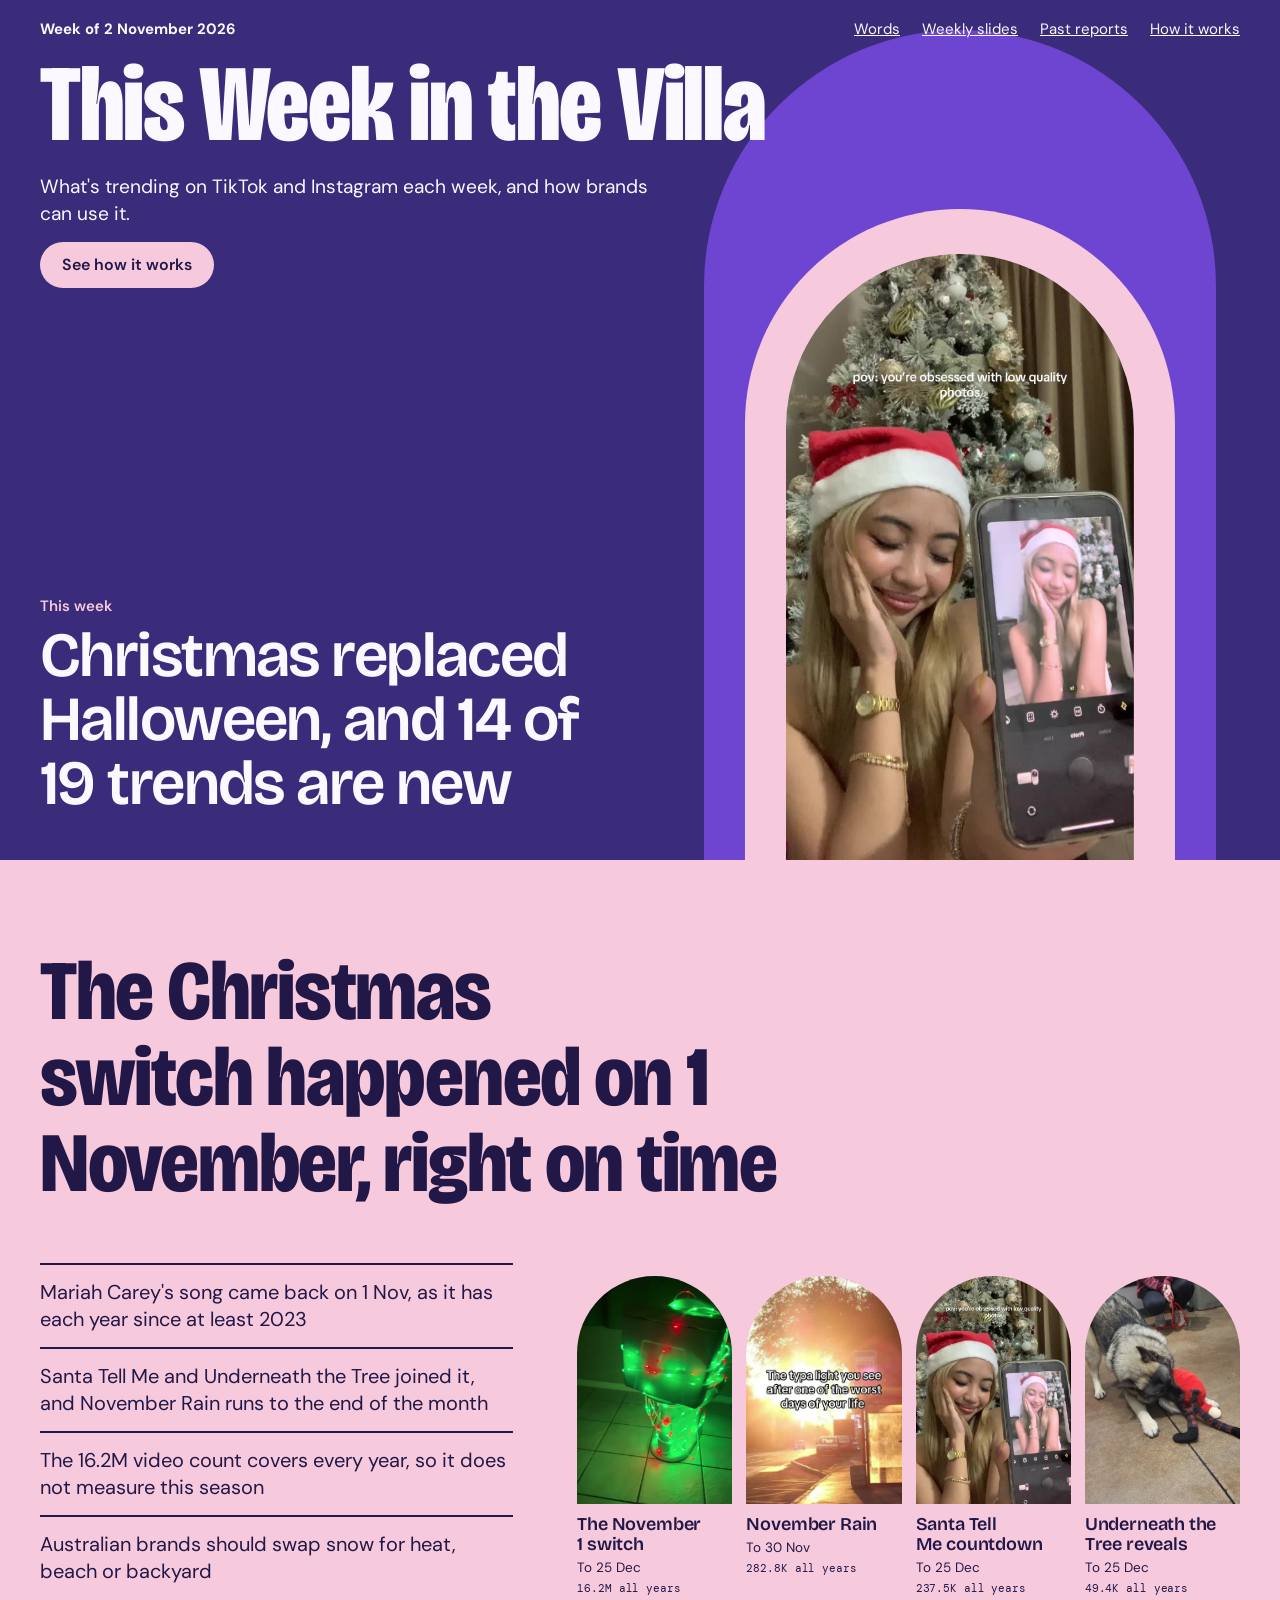
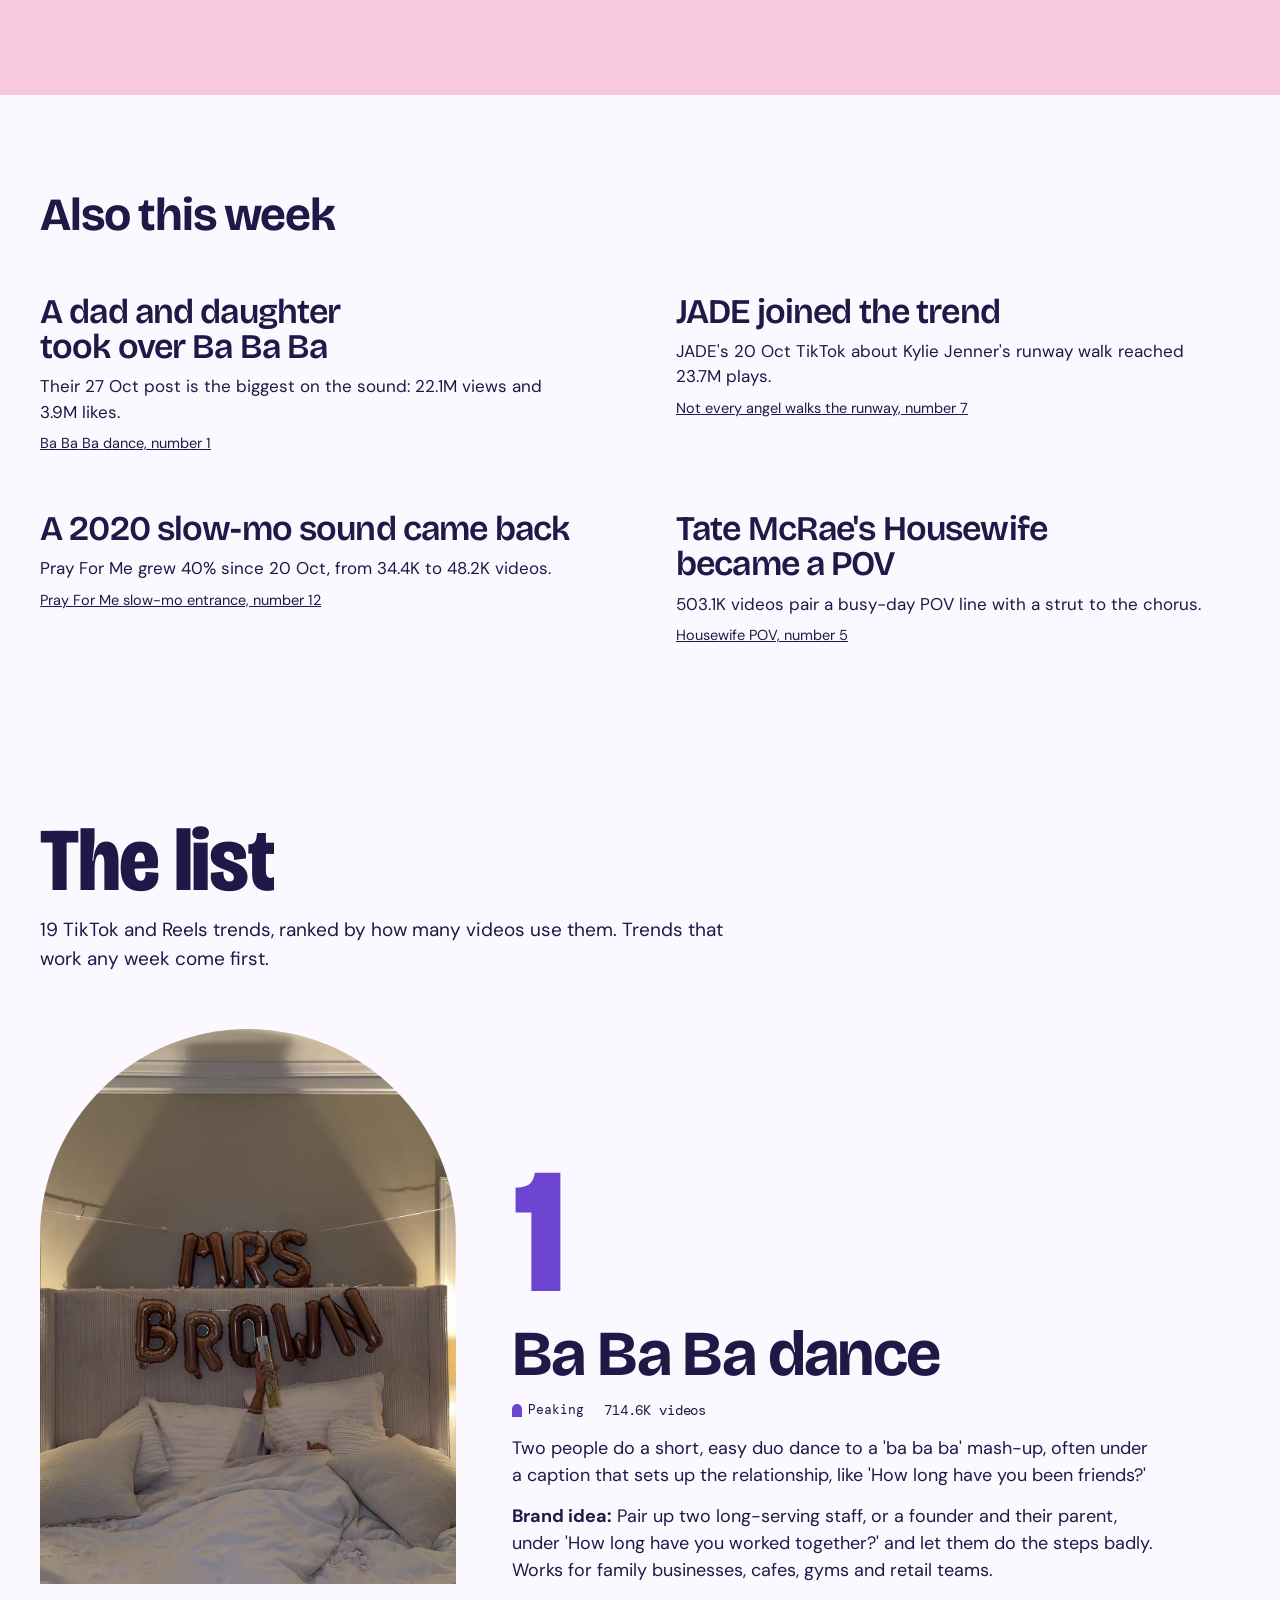
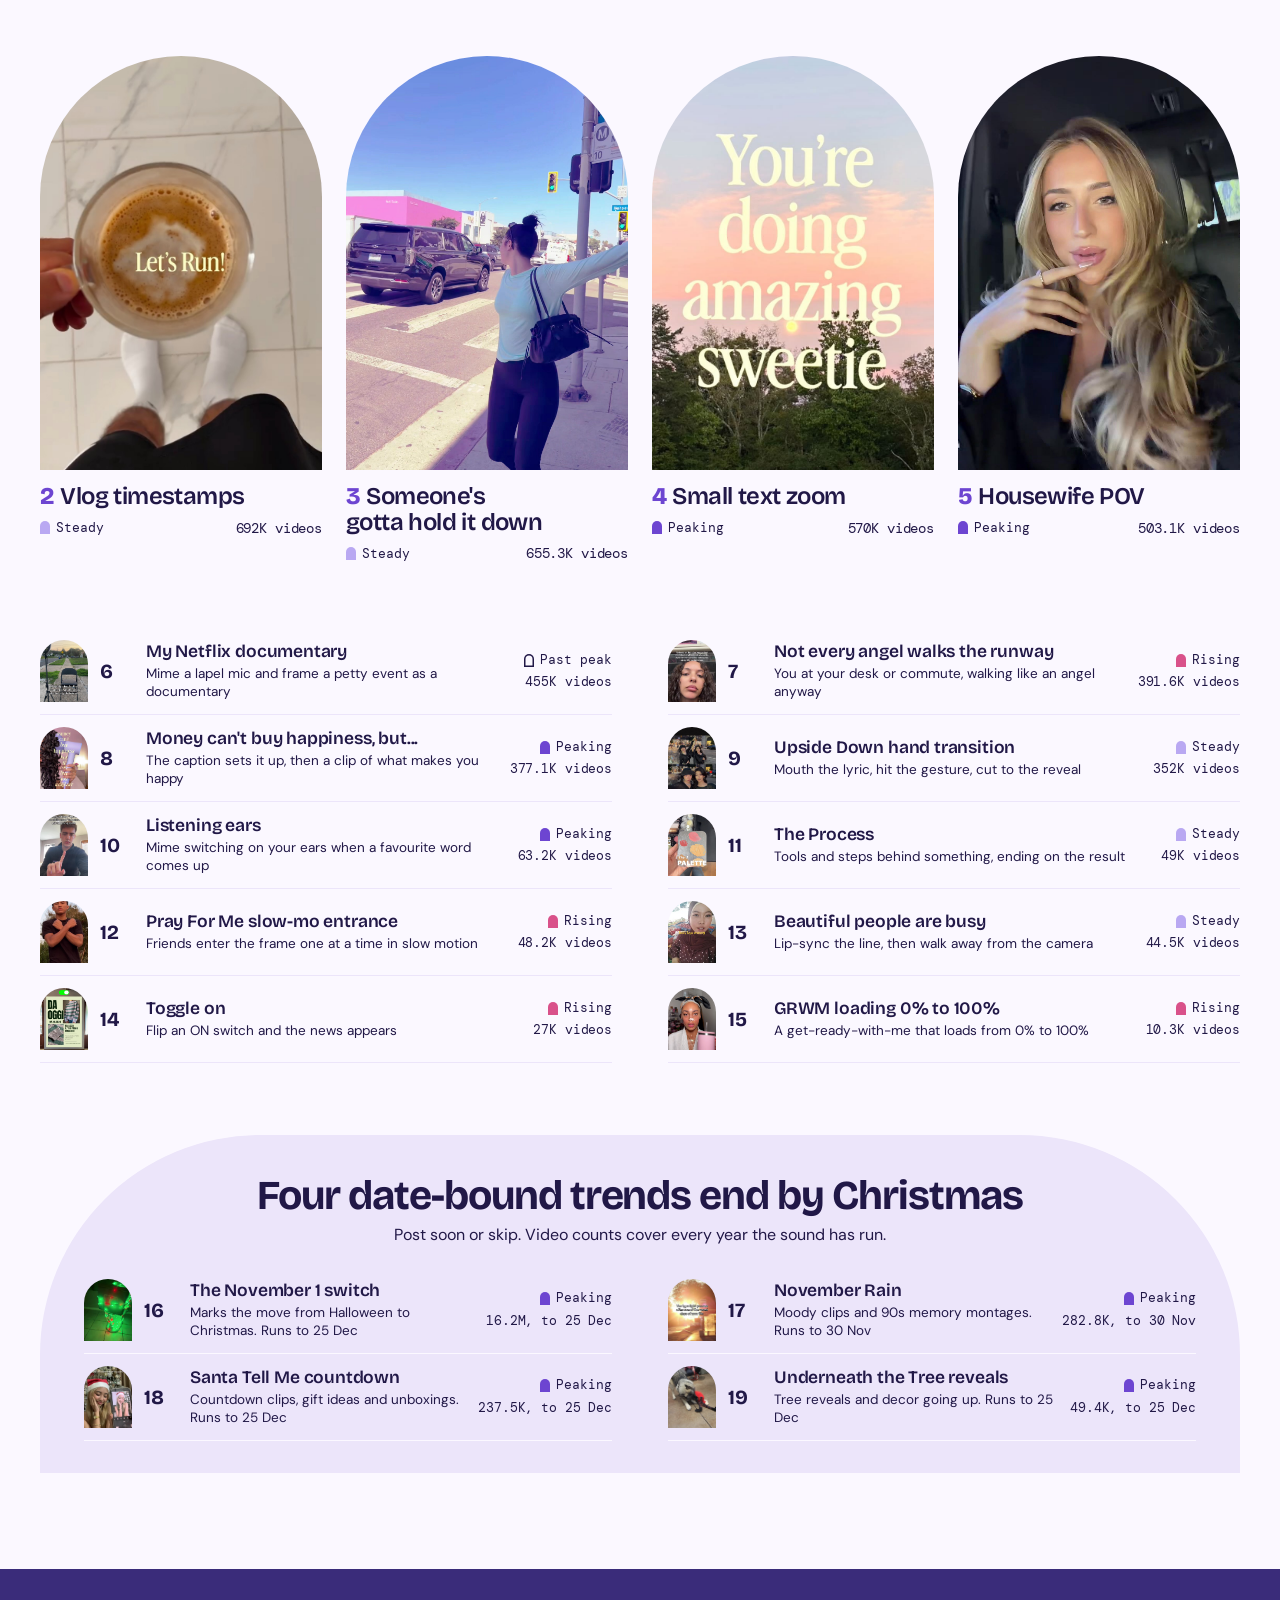
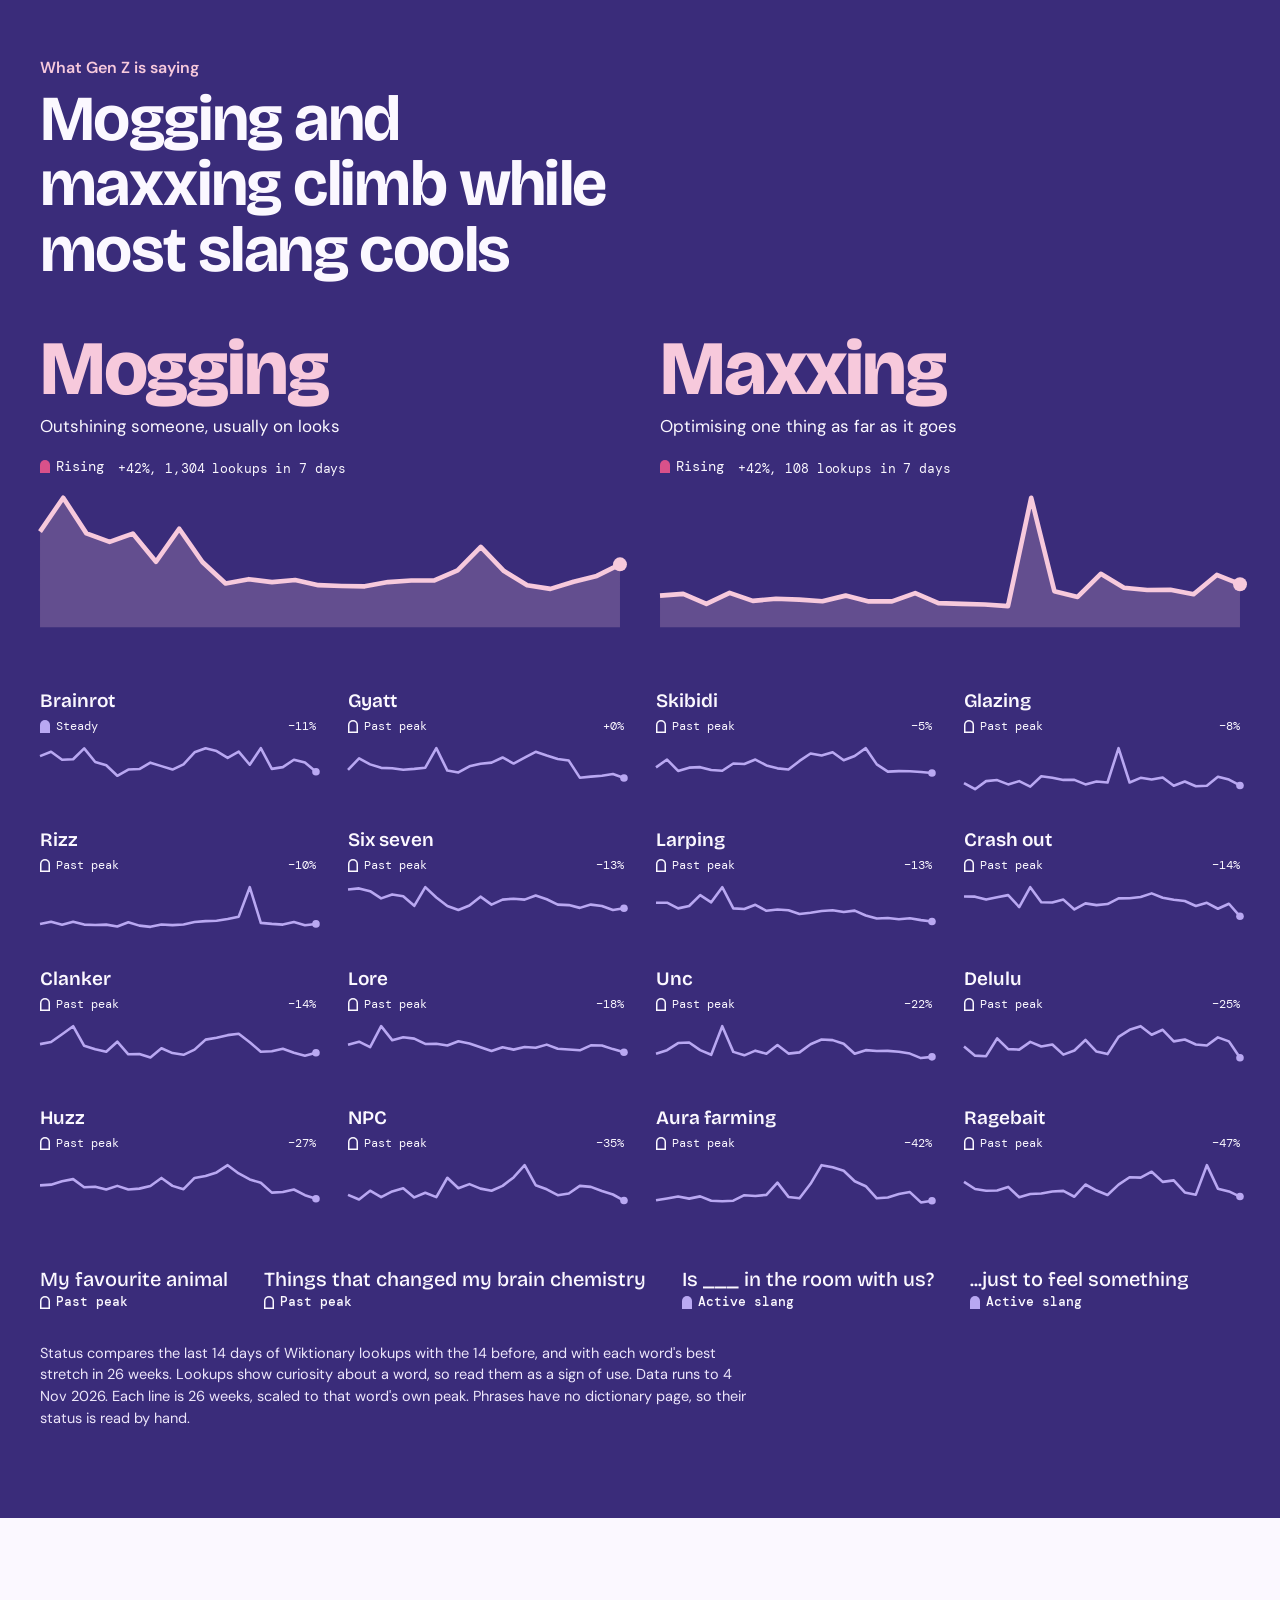
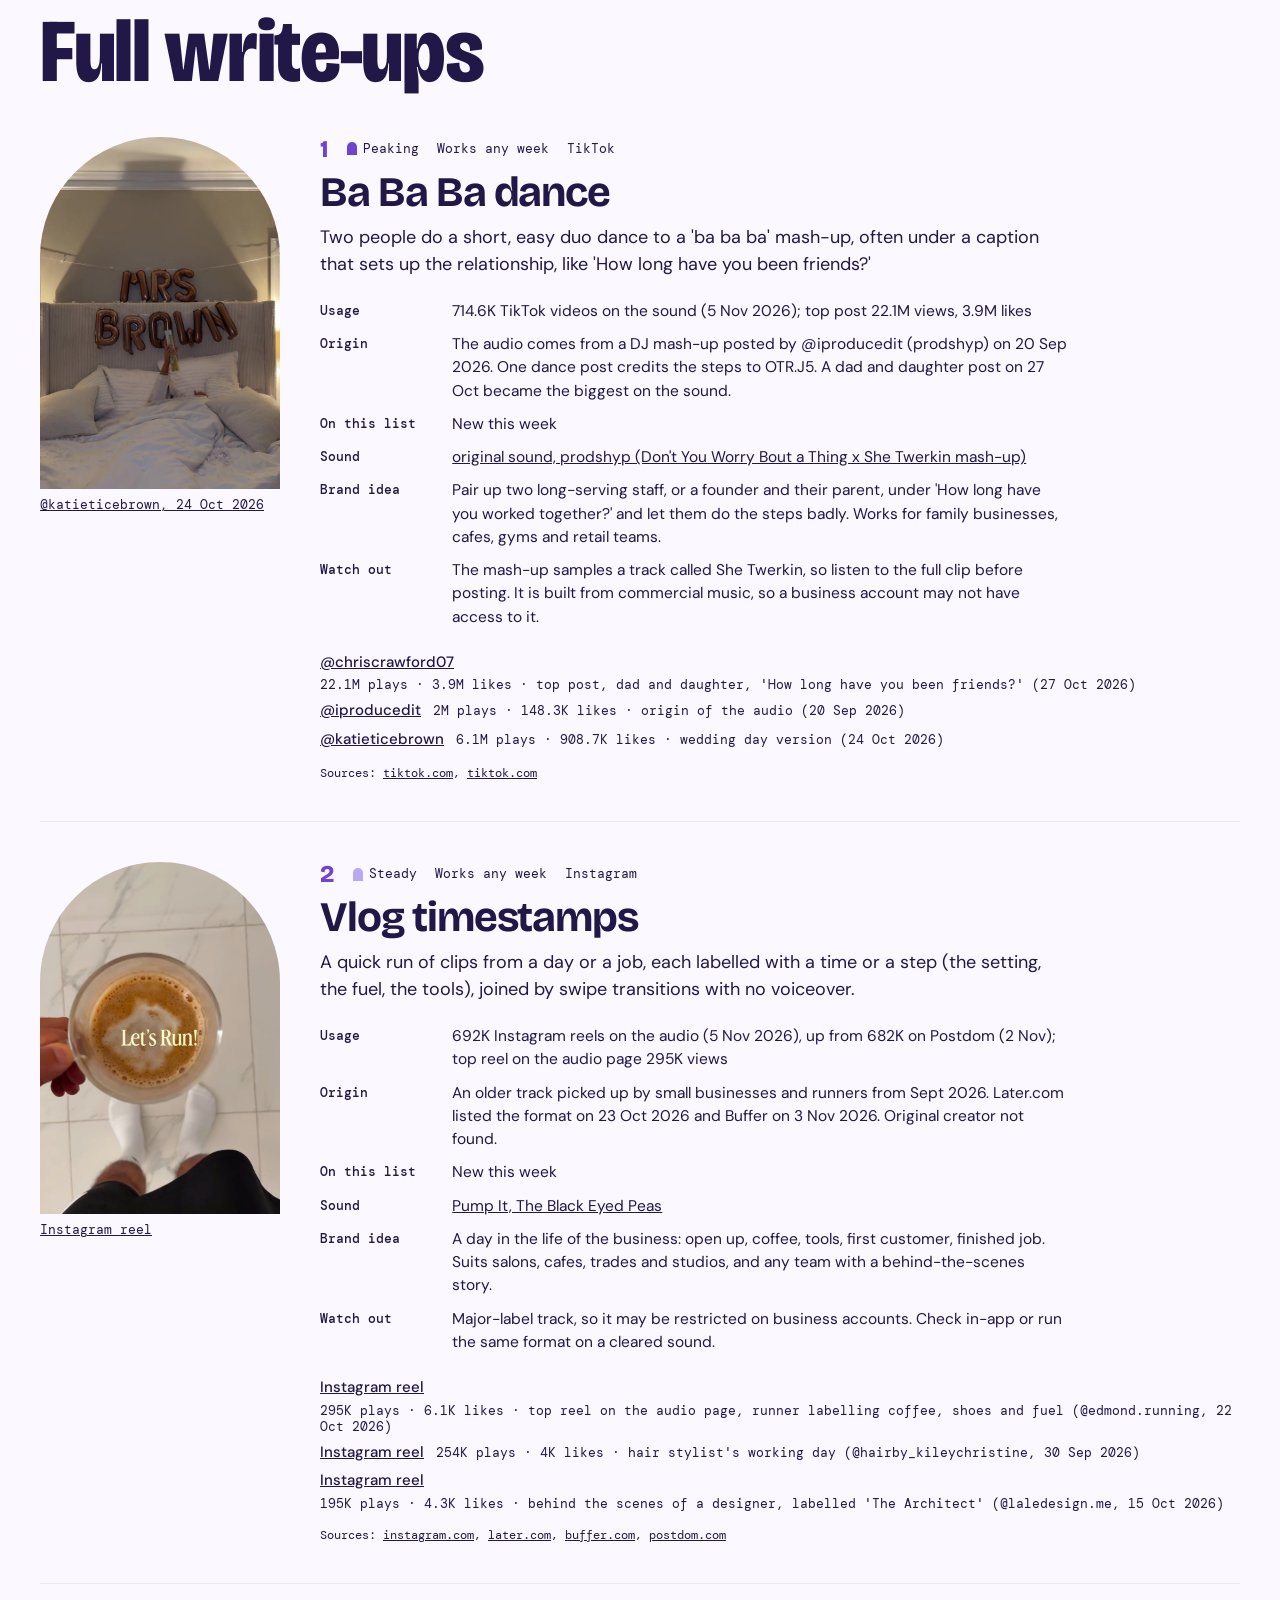
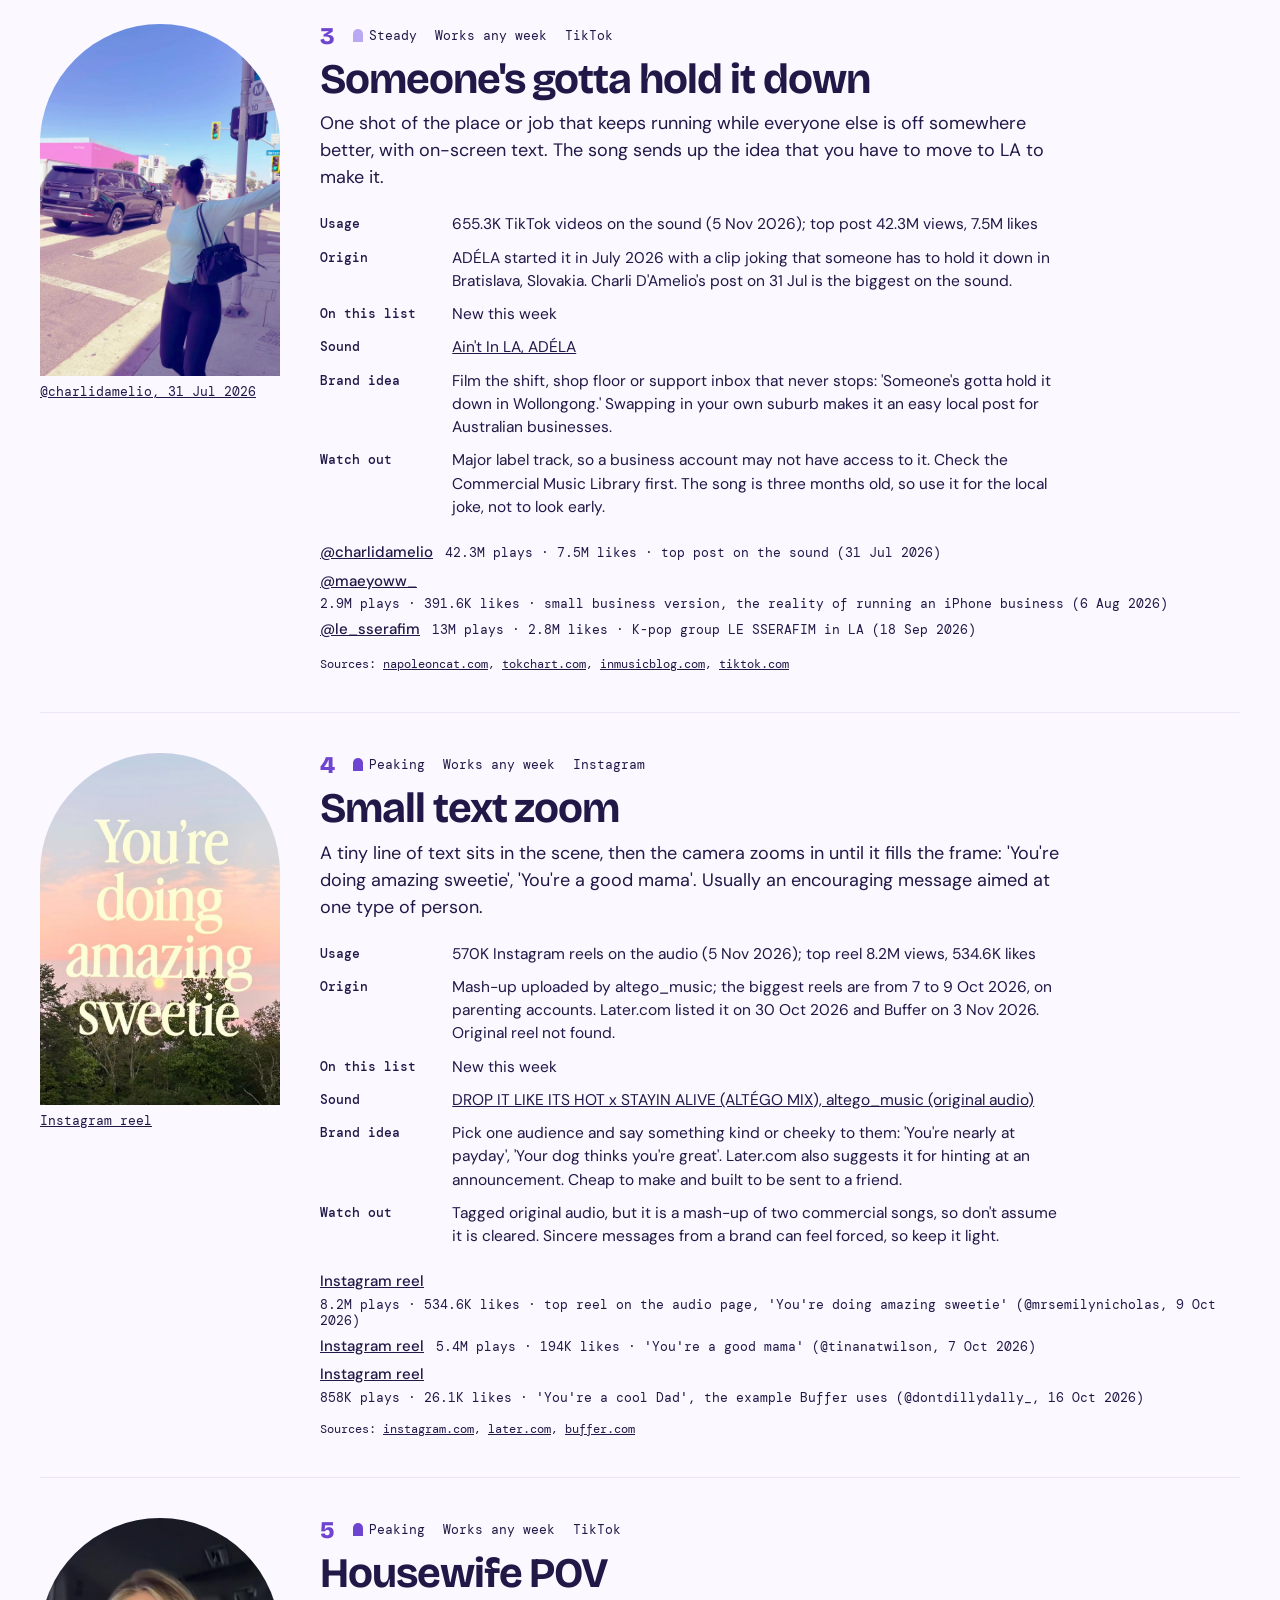
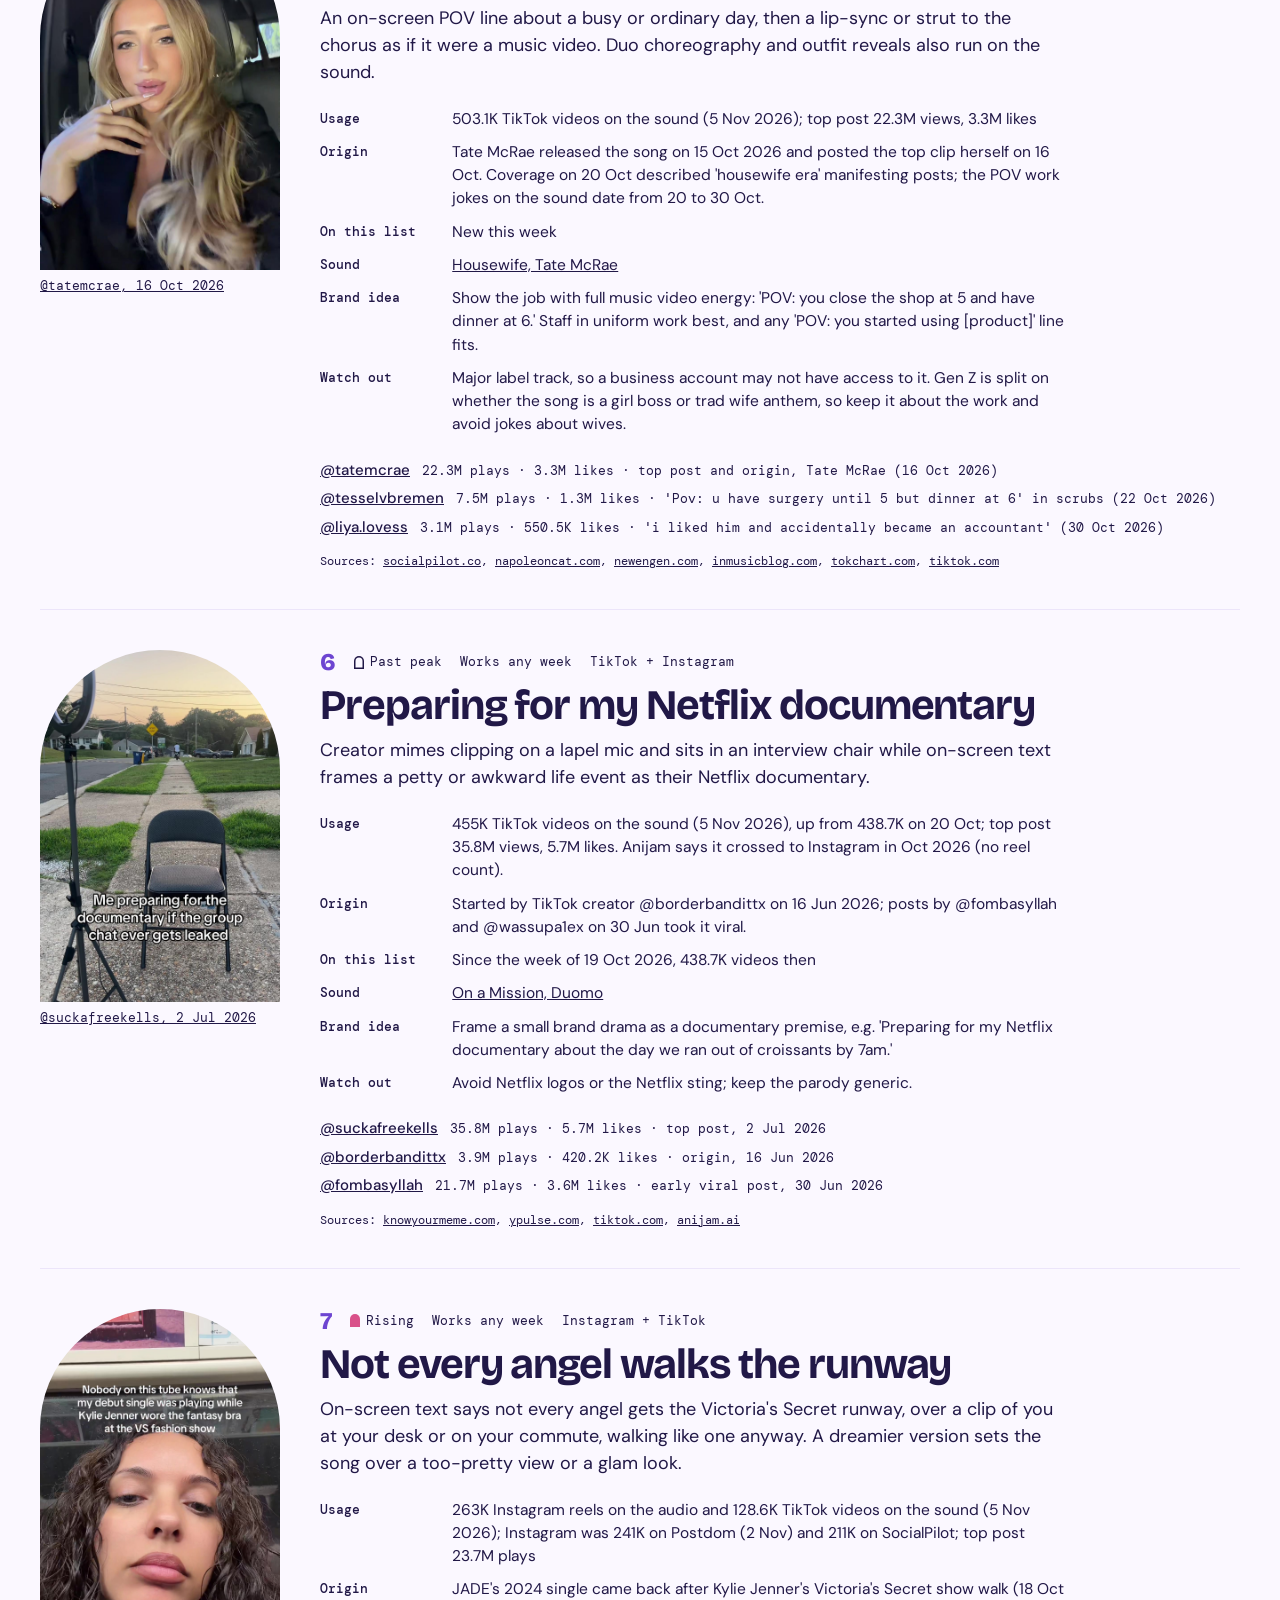
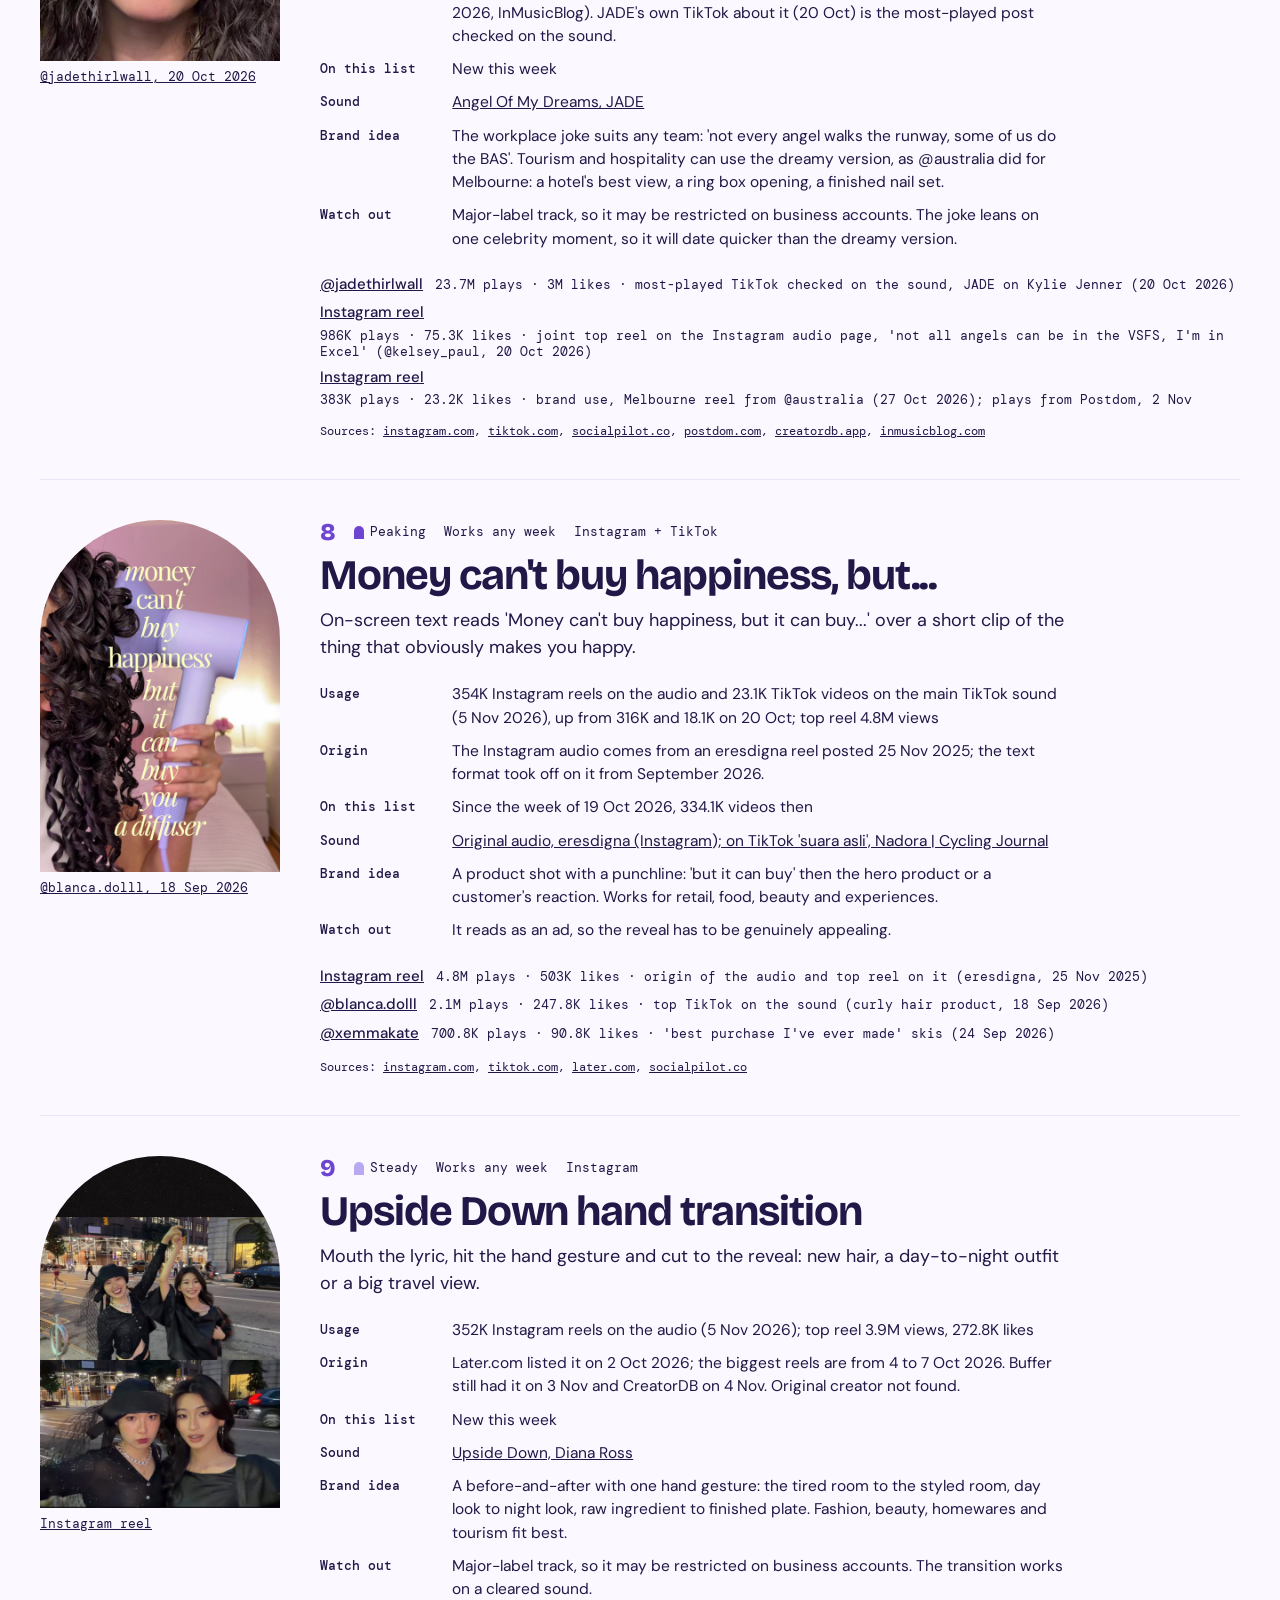
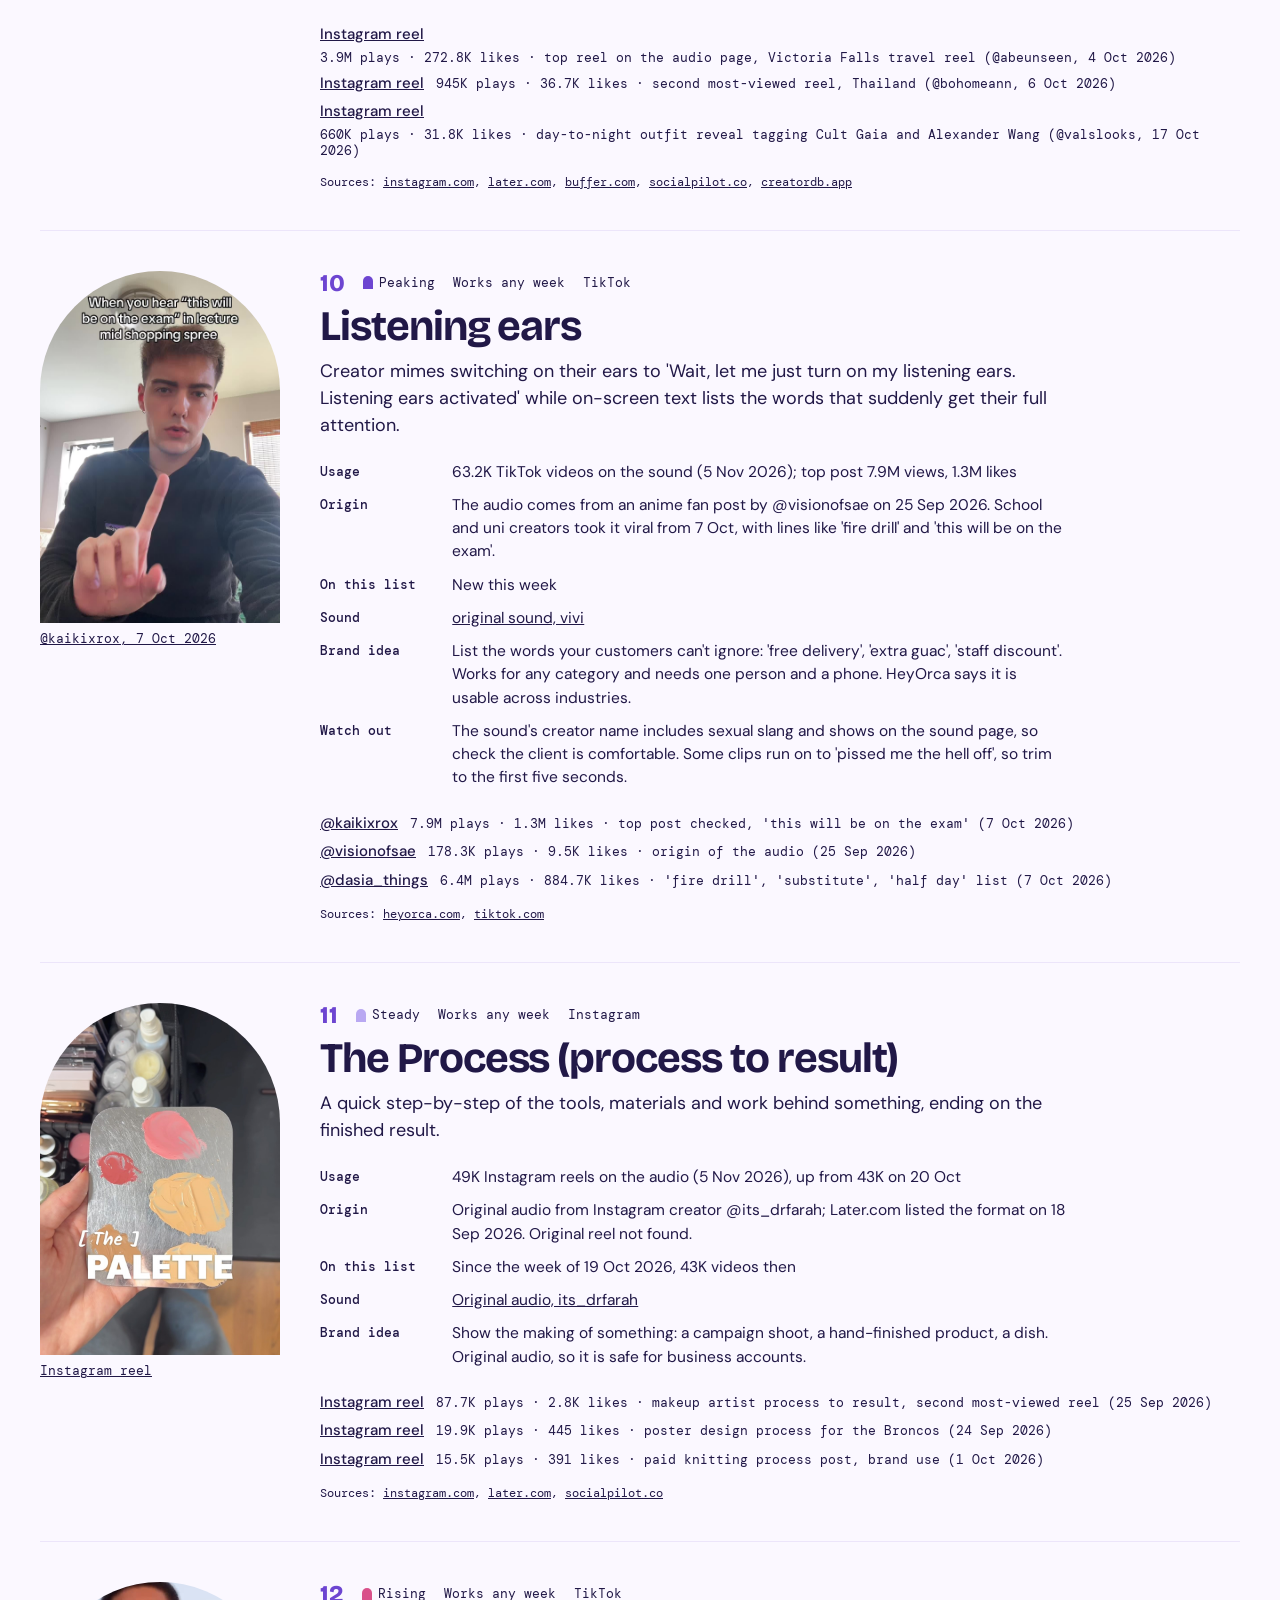
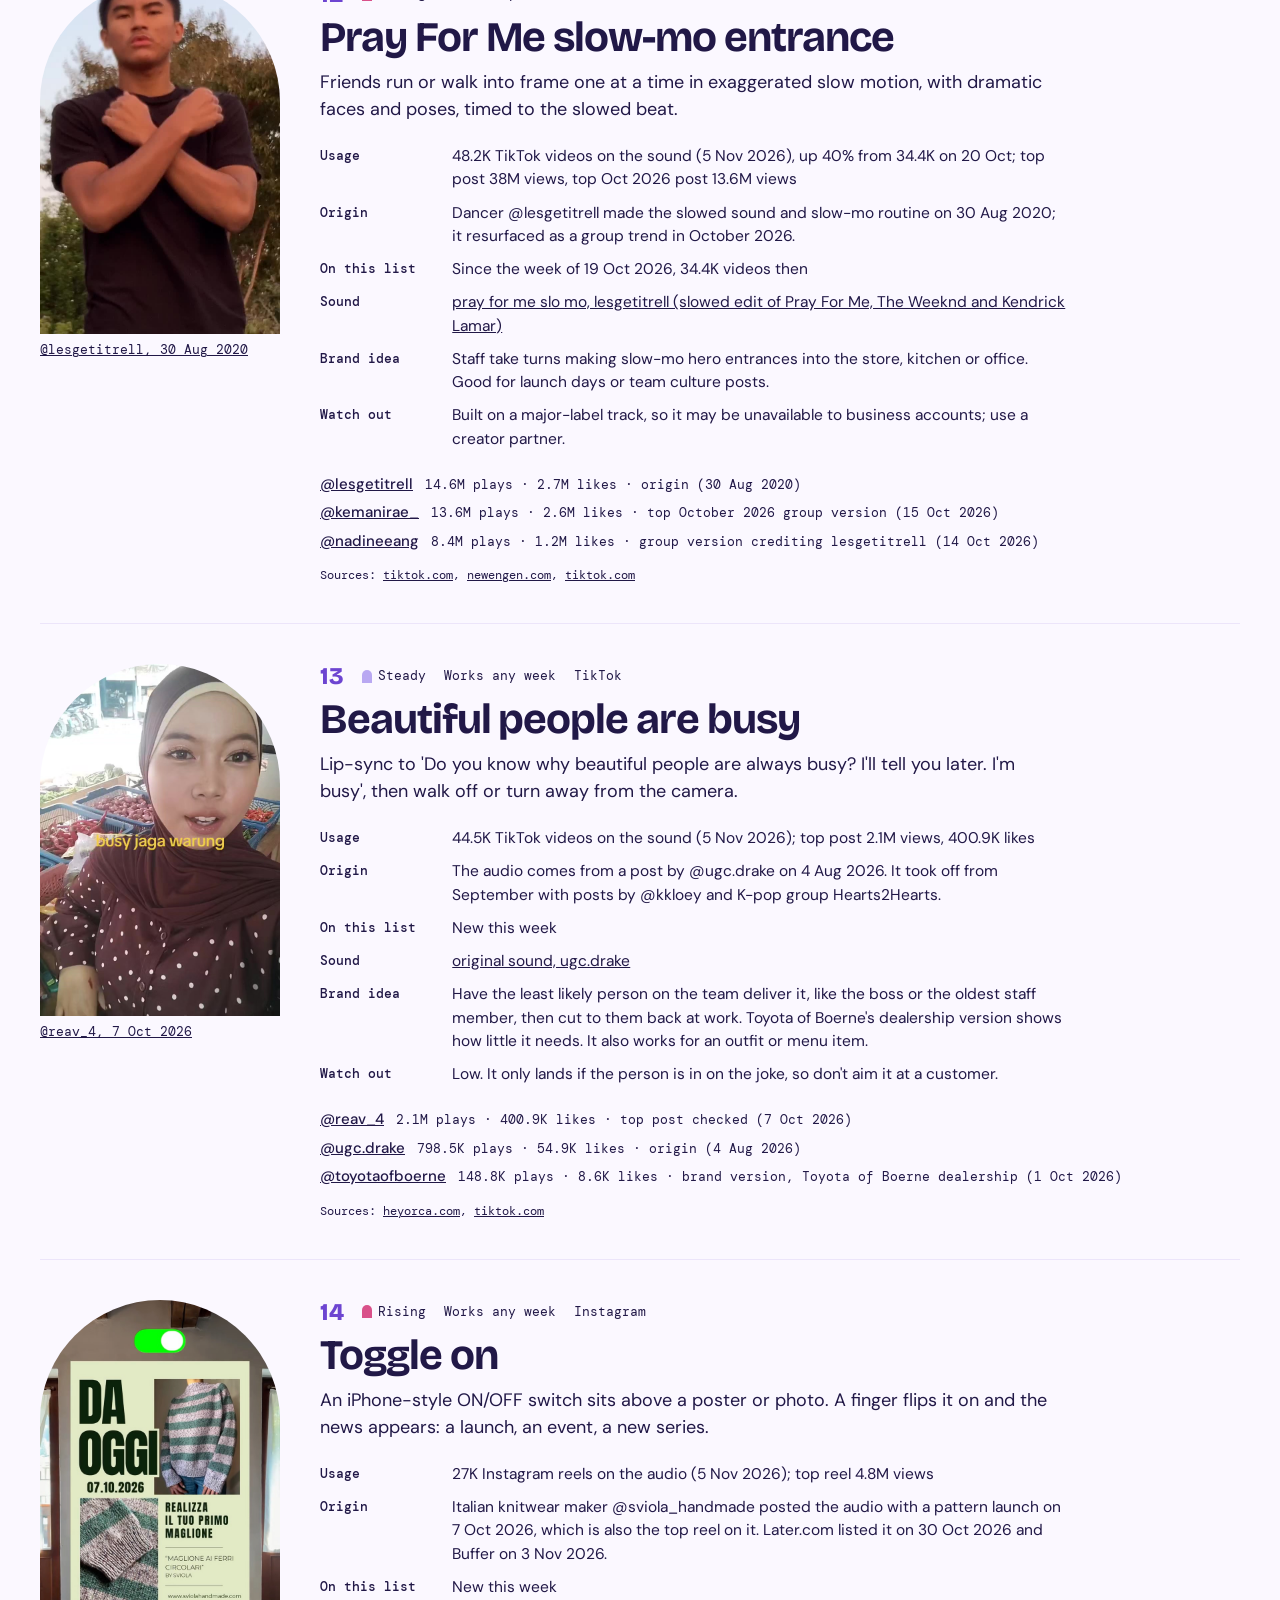
==== commit ccbb27d8: "Trim the words on the landing screen Co-Authored-By: Claude Opus 5.5 <noreply@anthropic.com>" ====
--- a/index.html
+++ b/index.html
@@ -197,9 +197,9 @@
 <header class="a-hero">
  <div class="a-nav"><b>Week of 2 November 2026</b><span><a href="#words">Words</a><a href="slides/">Weekly slides</a><a href="archive/">Past reports</a><a href="how/">How it works</a></span></div>
  <p class="a-mast">This Week <br>in the Villa</p>
- <div class="a-what"><p>A weekly guide to what's trending on TikTok and Instagram. It ranks the biggest trends, shows which are rising or fading, tracks the slang people are looking up, and gives brands an idea for each one.</p><a class="a-btn" href="how/">See how it works</a></div>
+ <div class="a-what"><p>What's trending on TikTok and Instagram each week, and how brands can use it.</p><a class="a-btn" href="how/">See how it works</a></div>
  <div class="a-arch"><div class="s1"></div><div class="s2"></div><figure><img src="img/18.jpg?v=2026-11-06" alt="Example post for Santa Tell Me countdown"></figure></div>
- <div class="a-lead"><p class="a-kick">This week</p><h1>Christmas replaced Halloween, and 14 of 19 trends are new</h1><p>Eleven trends left the list, including the Halloween sounds.</p></div>
+ <div class="a-lead"><p class="a-kick">This week</p><h1>Christmas replaced Halloween, and 14 of 19 trends are new</h1></div>
 </header>
 <section class="a-feature"><div class="wrap"><h2>The Christmas switch happened on 1 November, right on time</h2>
  <div class="a-fgrid"><ul class="a-facts"><li>Mariah Carey&#x27;s song came back on 1 Nov, as it has each year since at least 2023</li><li>Santa Tell Me and Underneath the Tree joined it, and November Rain runs to the end of the month</li><li>The 16.2M video count covers every year, so it does not measure this season</li><li>Australian brands should swap snow for heat, beach or backyard</li></ul><ul class="a-arcade"><li><a class="pic" href="#t16"><img src="img/16.jpg?v=2026-11-06" alt="Example post for All I Want for Christmas Is You, the November 1 switch" loading="lazy"></a><h3>The November 1 switch</h3><p>To 25 Dec<br><span class="num">16.2M all years</span></p></li><li><a class="pic" href="#t17"><img src="img/17.jpg?v=2026-11-06" alt="Example post for November Rain" loading="lazy"></a><h3>November Rain</h3><p>To 30 Nov<br><span class="num">282.8K all years</span></p></li><li><a class="pic" href="#t18"><img src="img/18.jpg?v=2026-11-06" alt="Example post for Santa Tell Me countdown" loading="lazy"></a><h3>Santa Tell Me countdown</h3><p>To 25 Dec<br><span class="num">237.5K all years</span></p></li><li><a class="pic" href="#t19"><img src="img/19.jpg?v=2026-11-06" alt="Example post for Underneath the Tree reveals" loading="lazy"></a><h3>Underneath the Tree reveals</h3><p>To 25 Dec<br><span class="num">49.4K all years</span></p></li></ul></div></div></section>
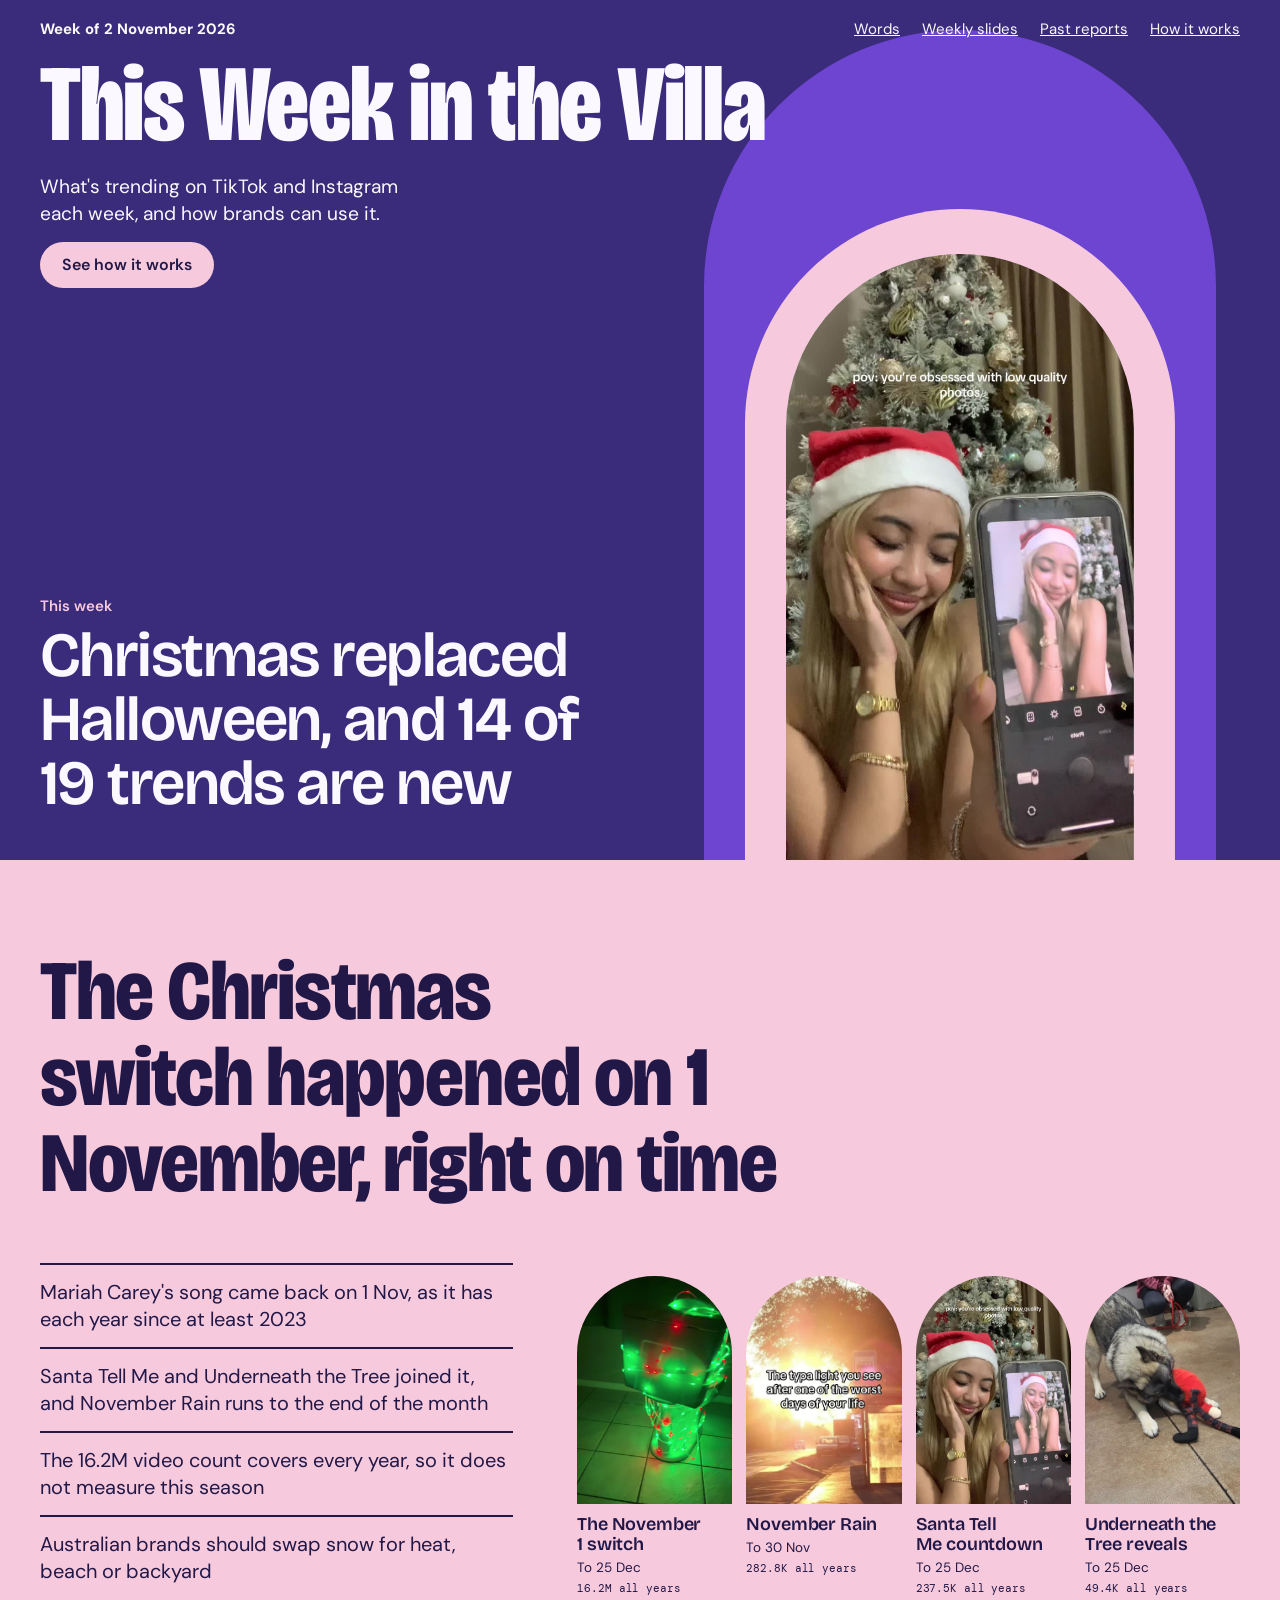
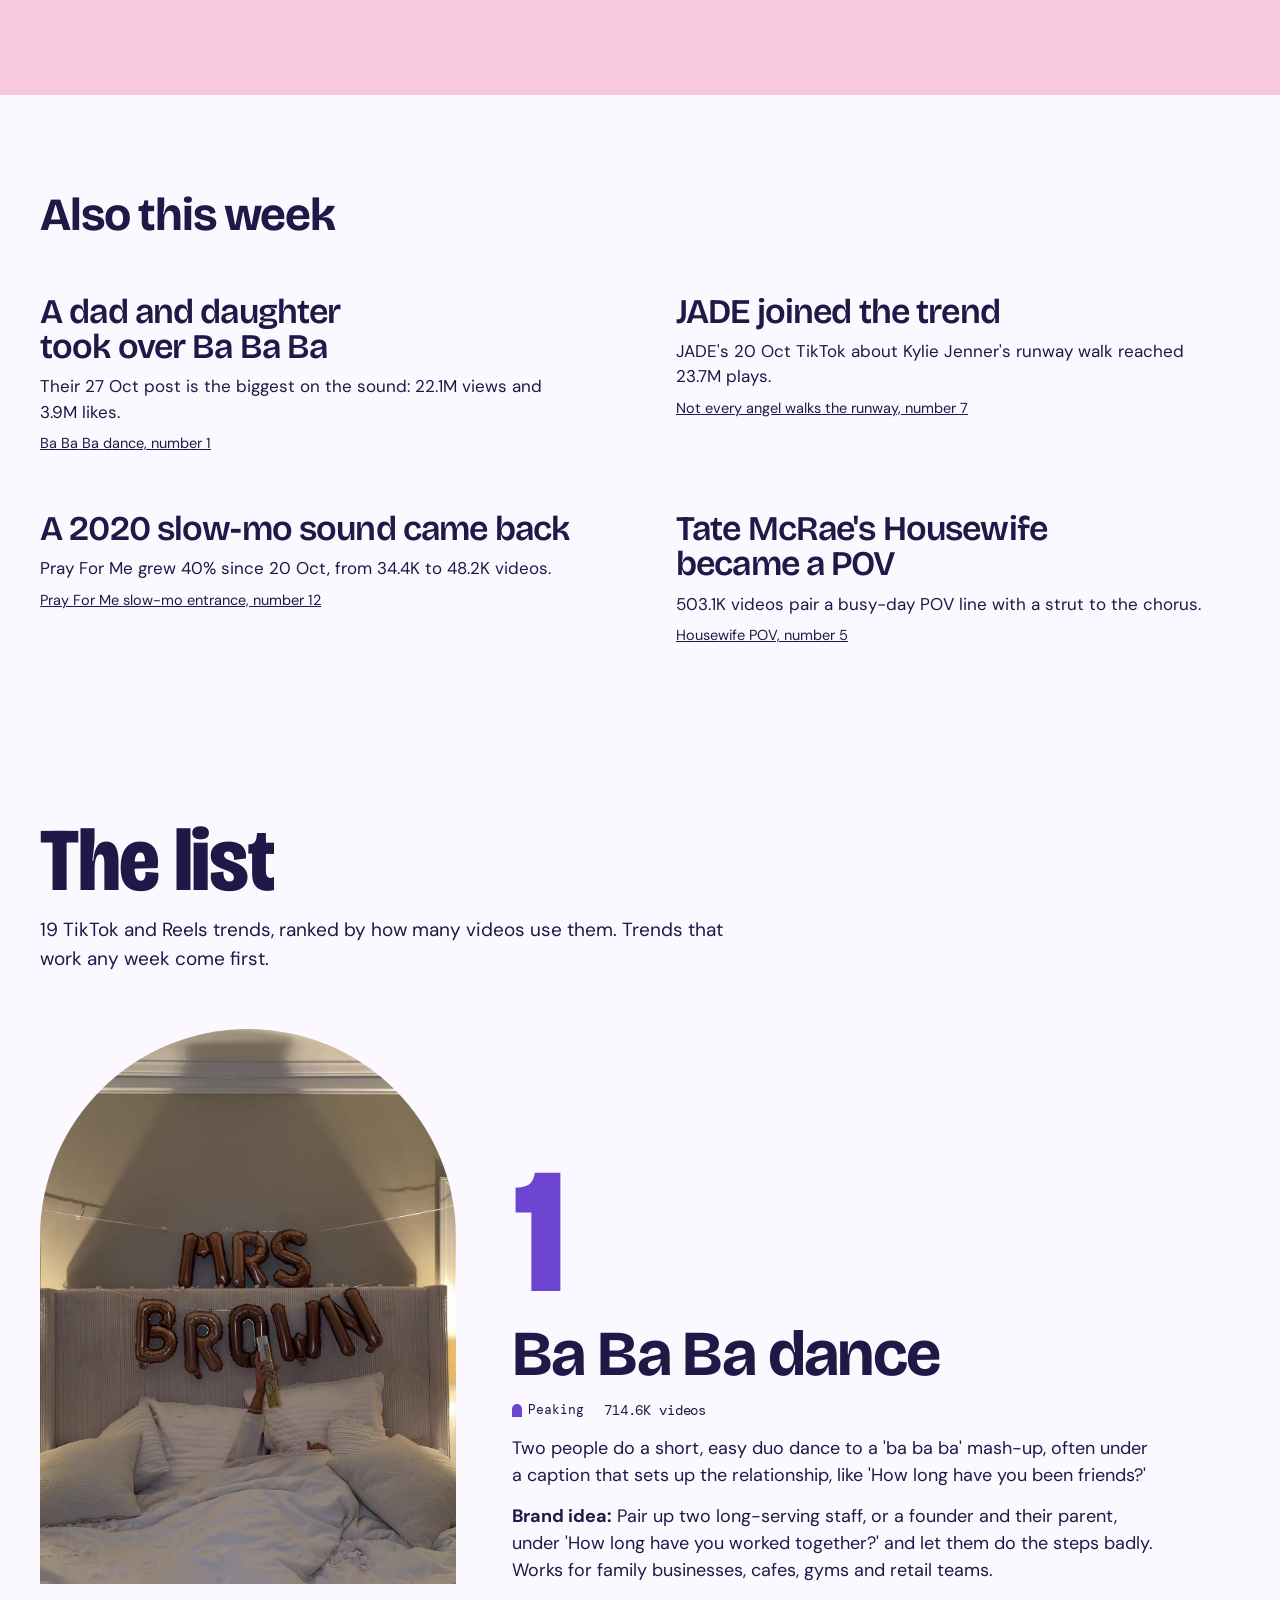
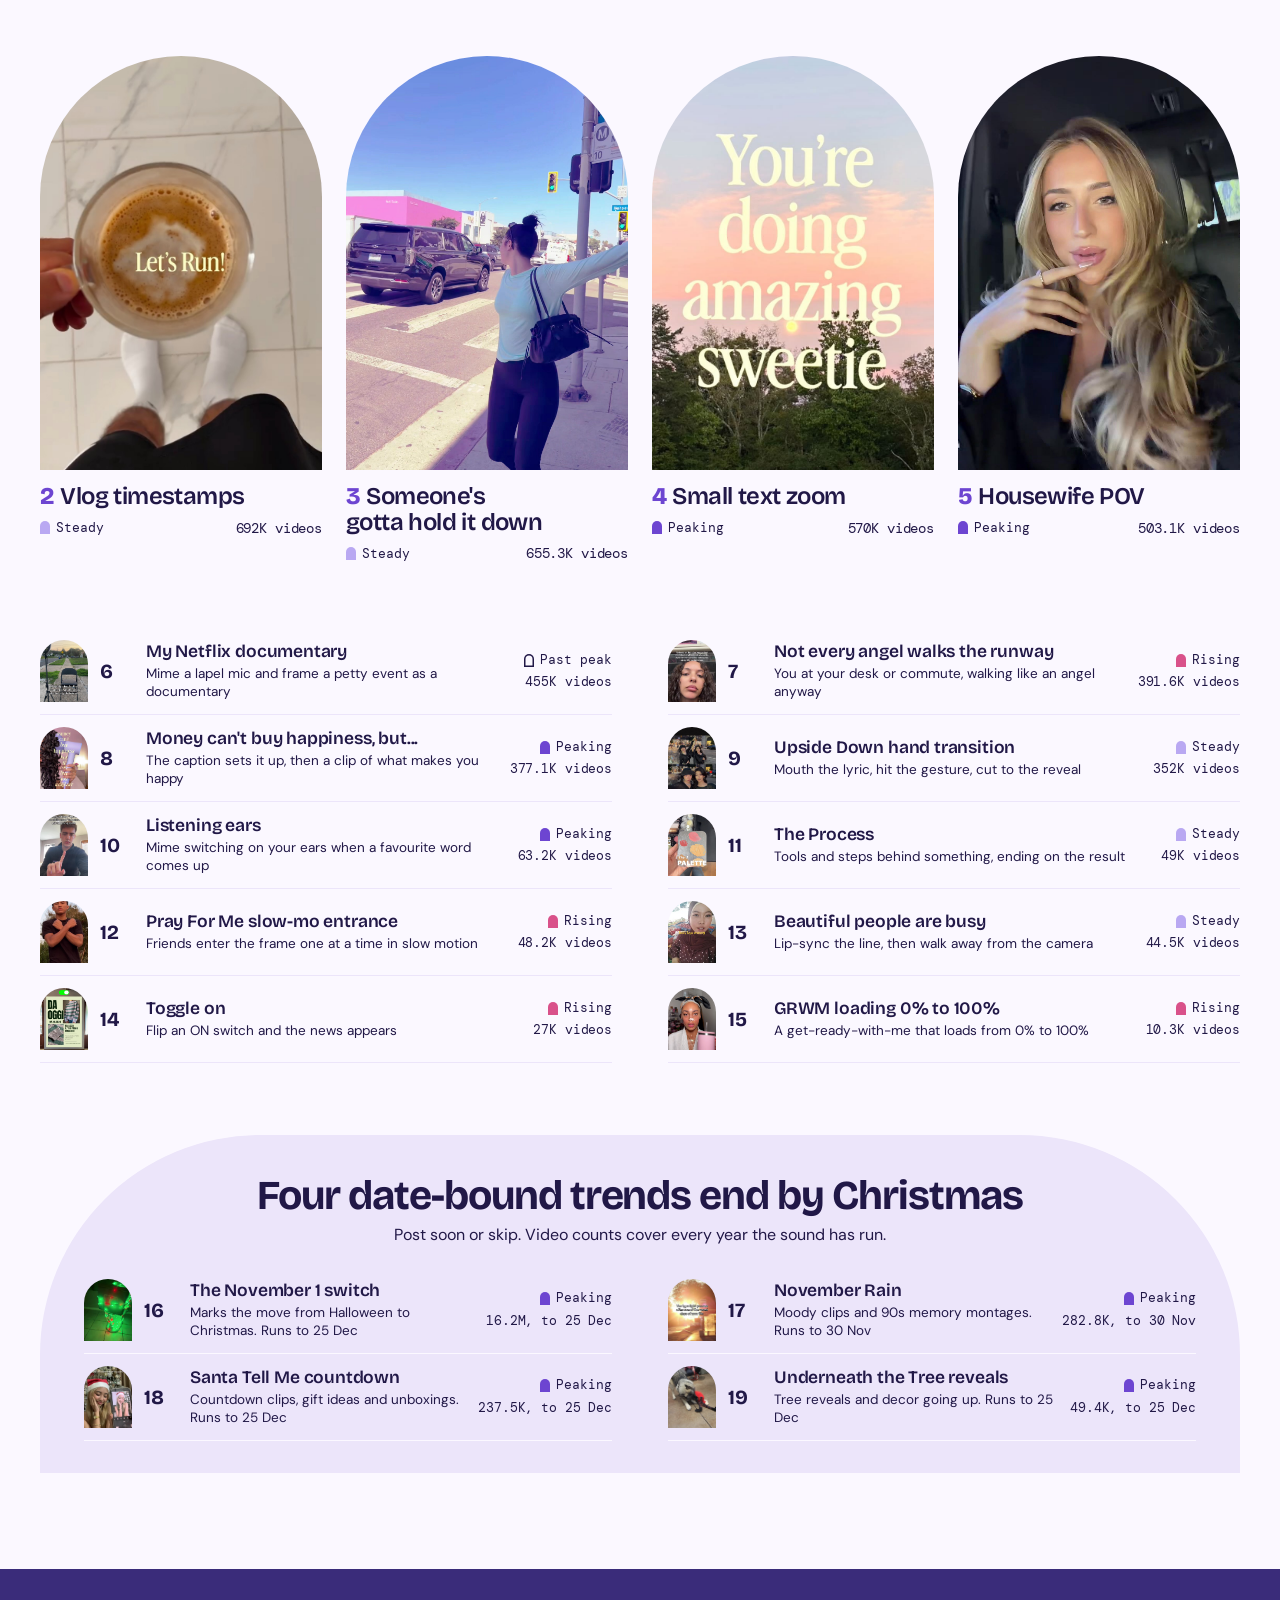
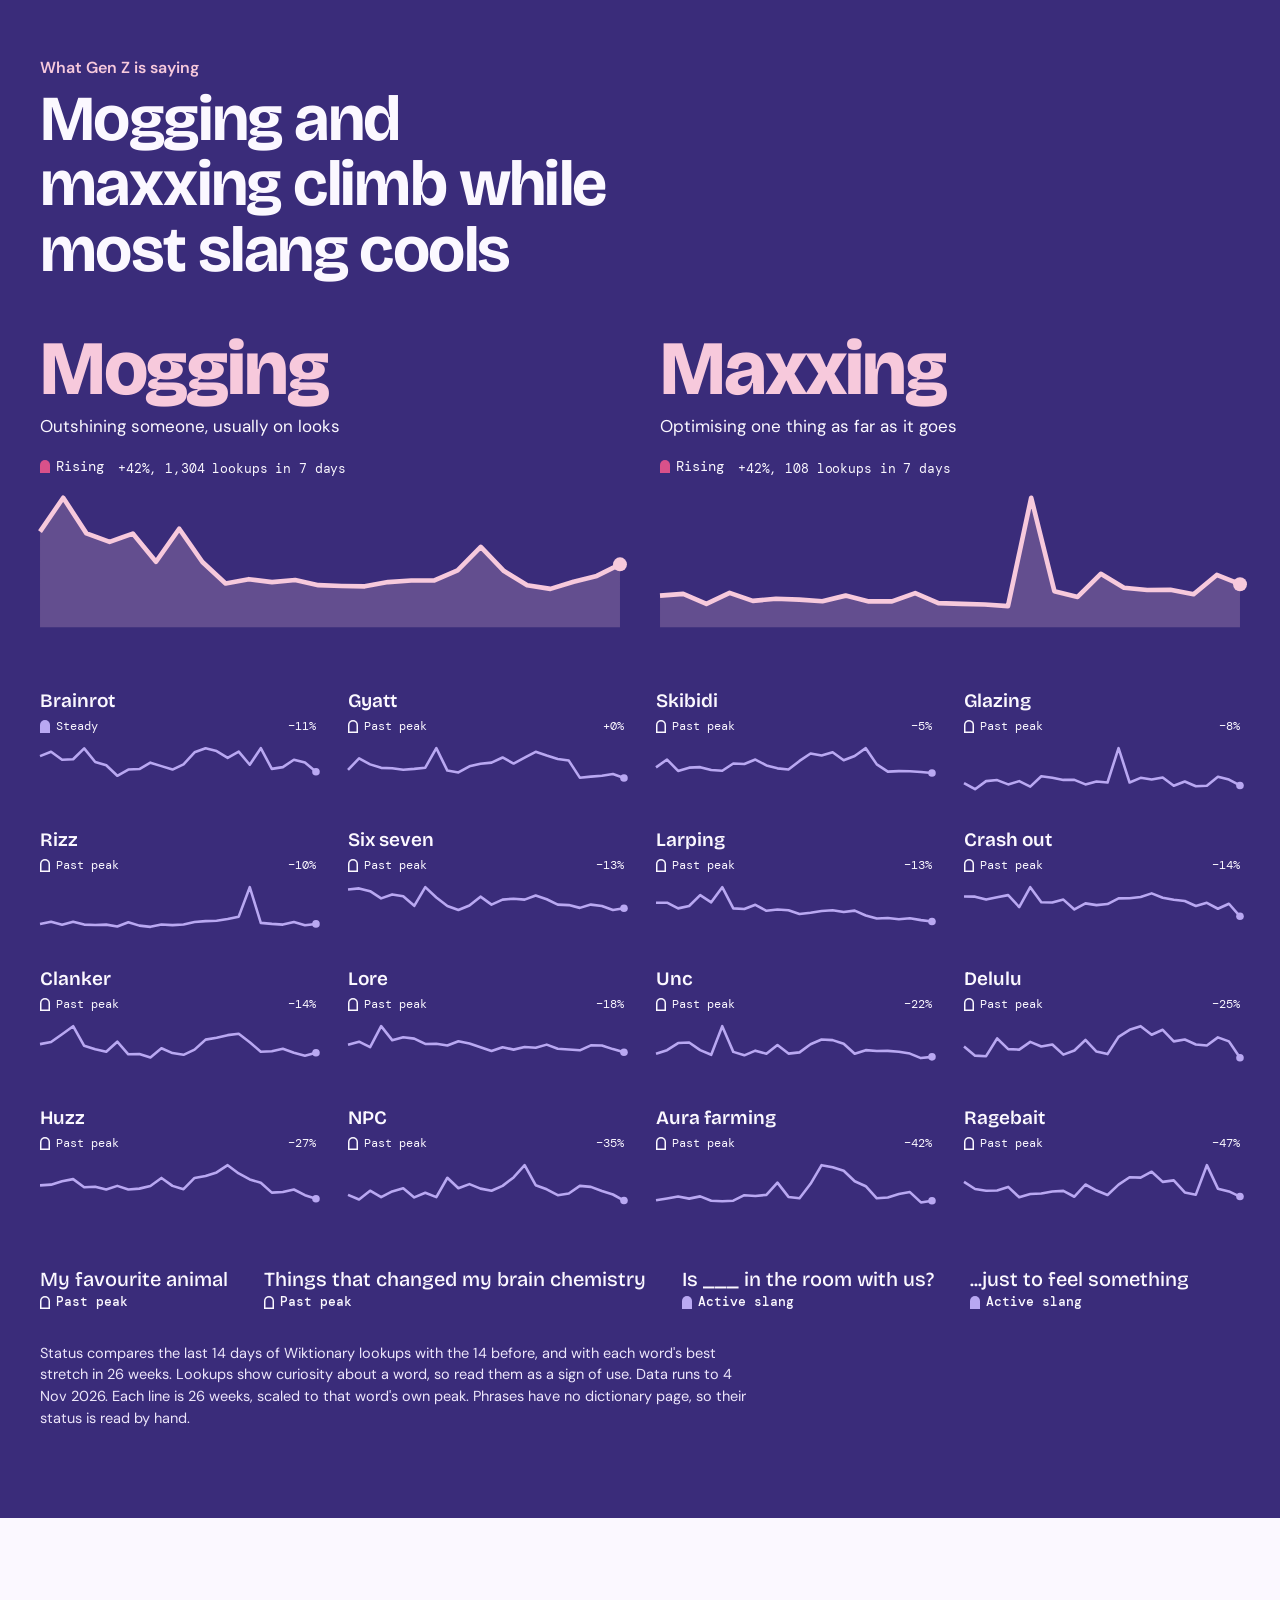
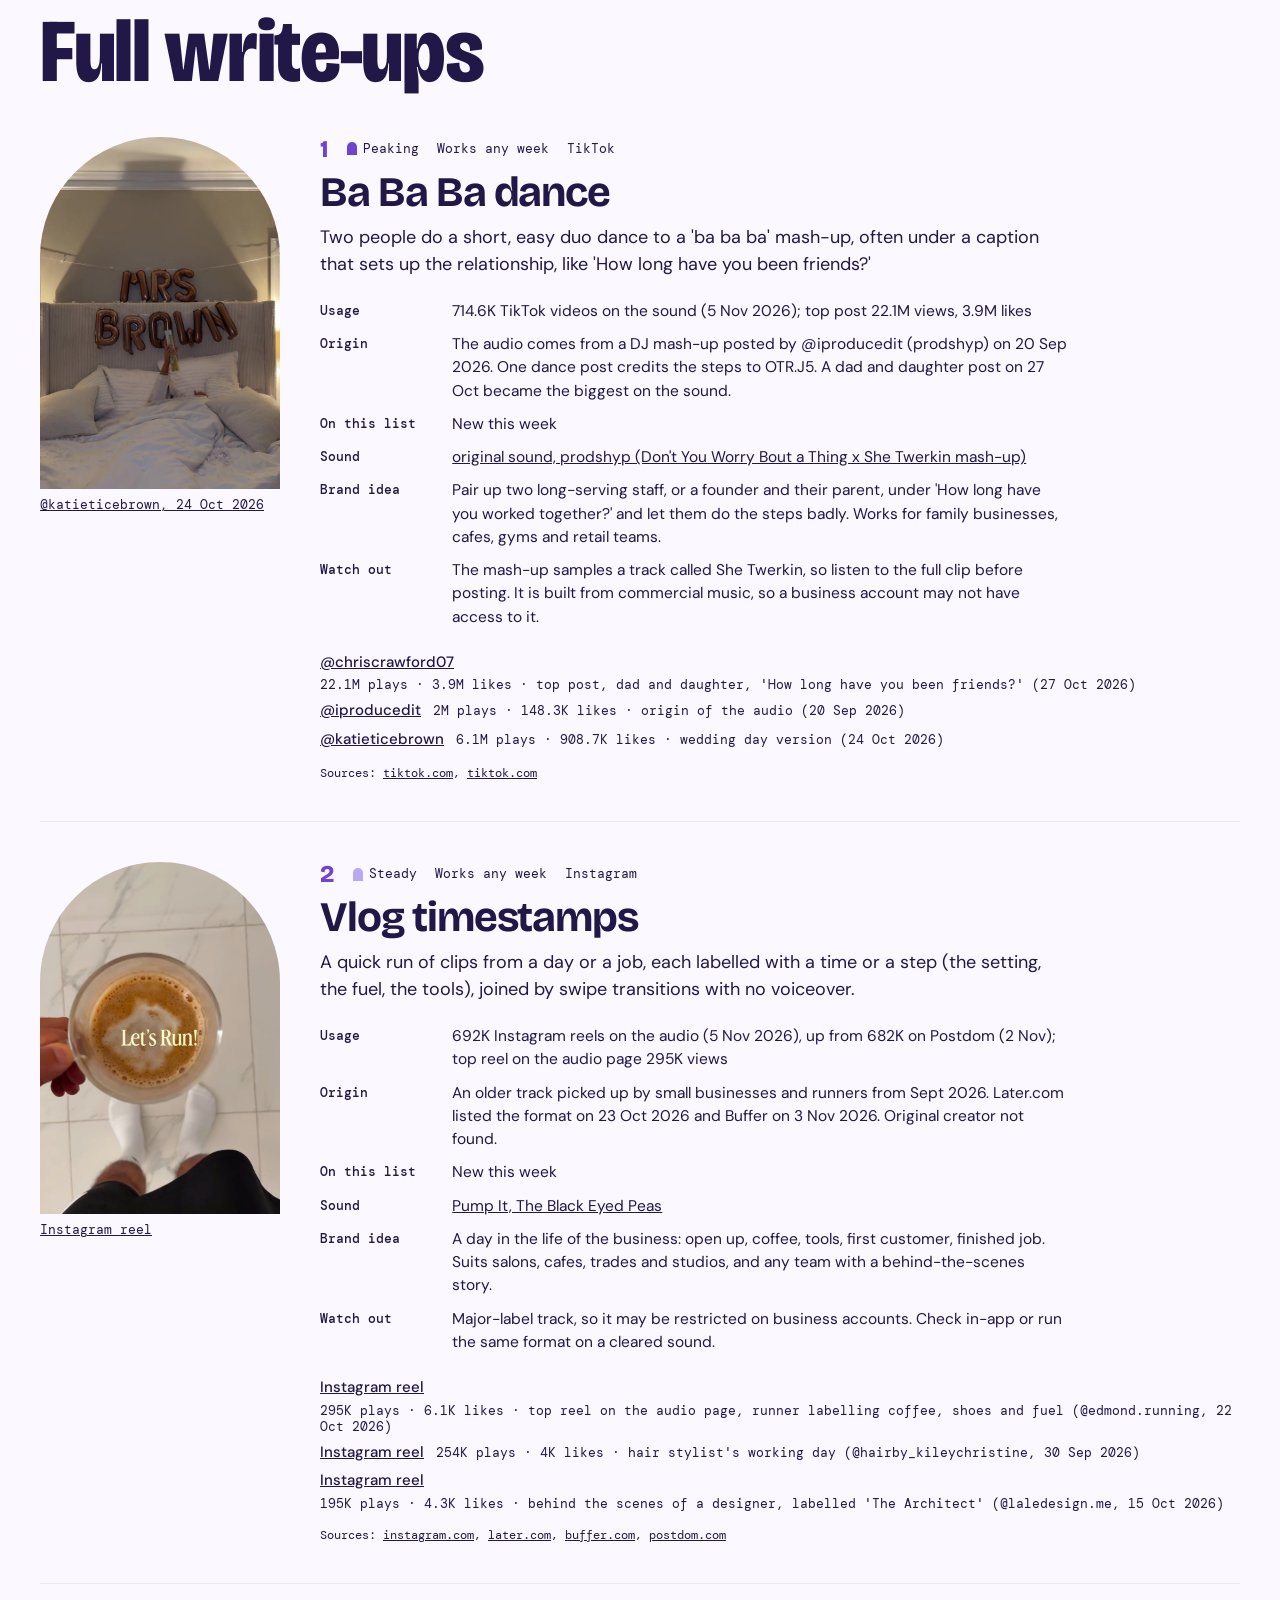
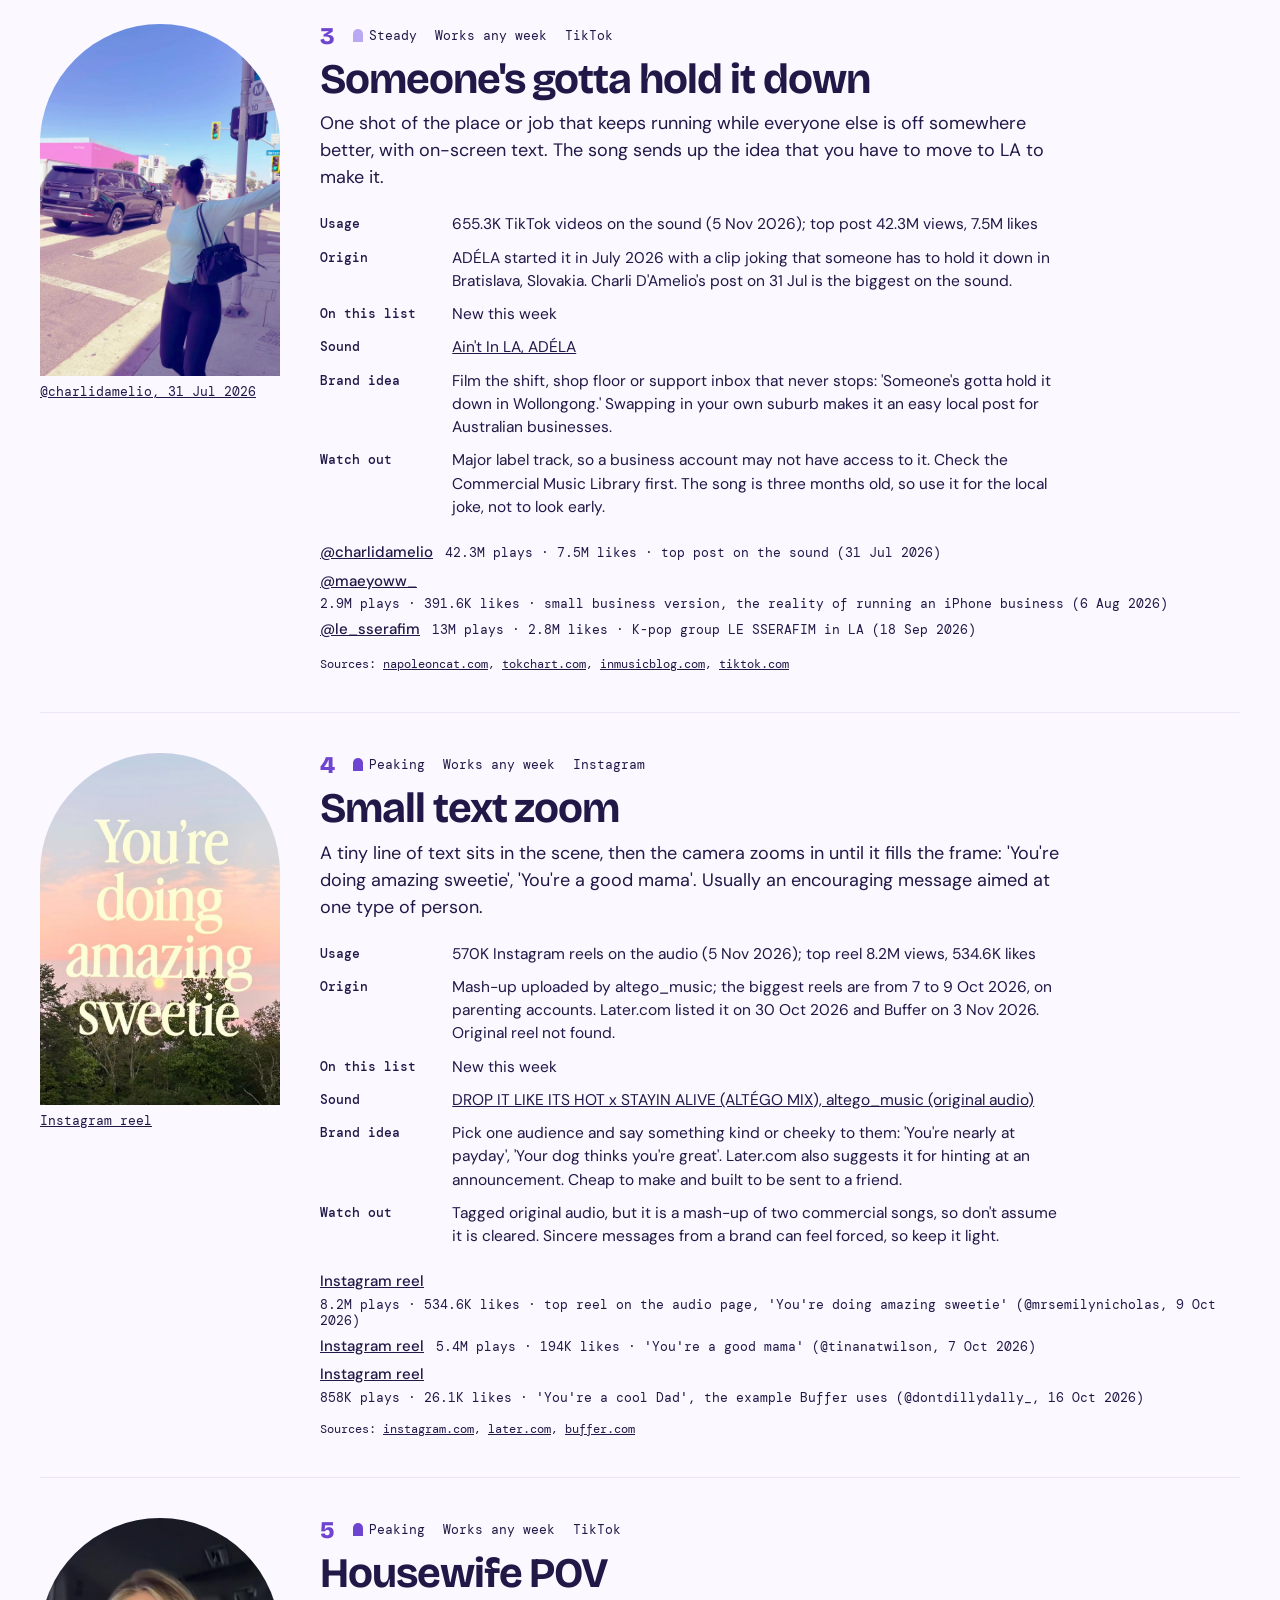
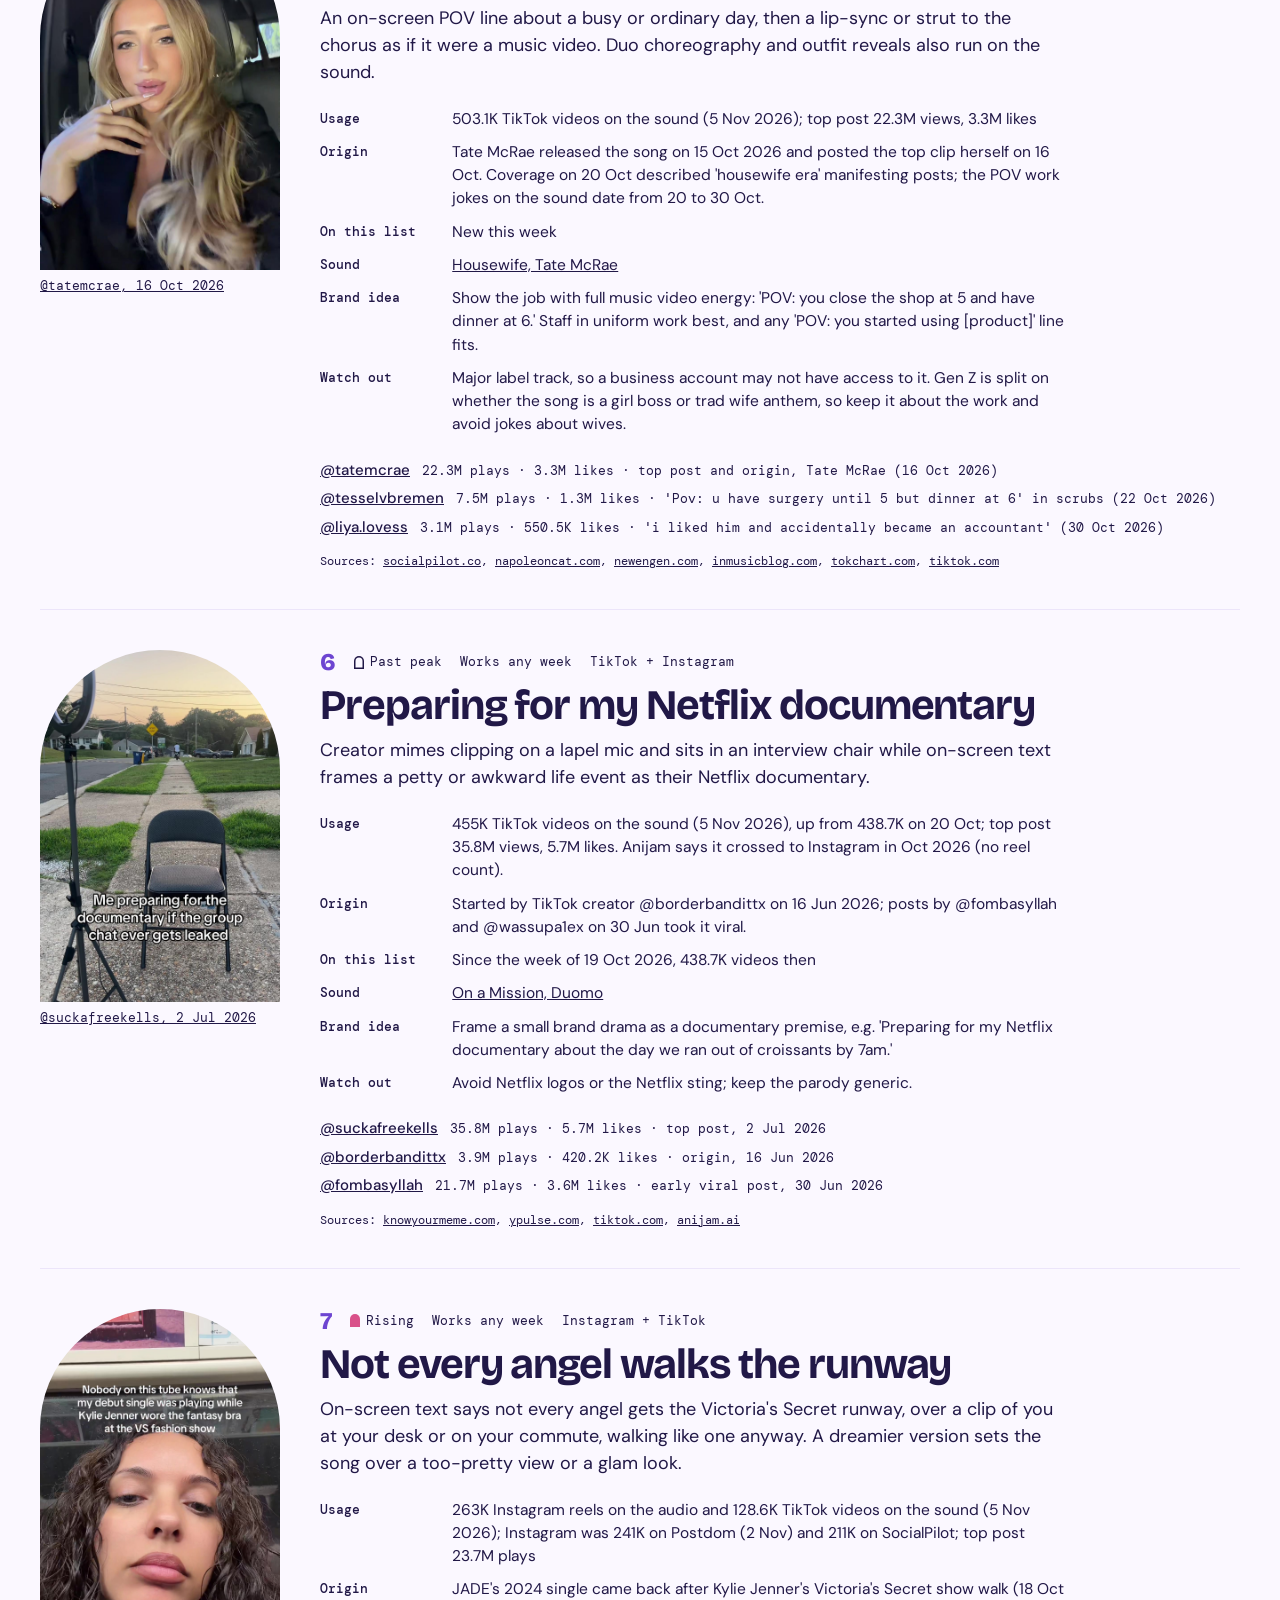
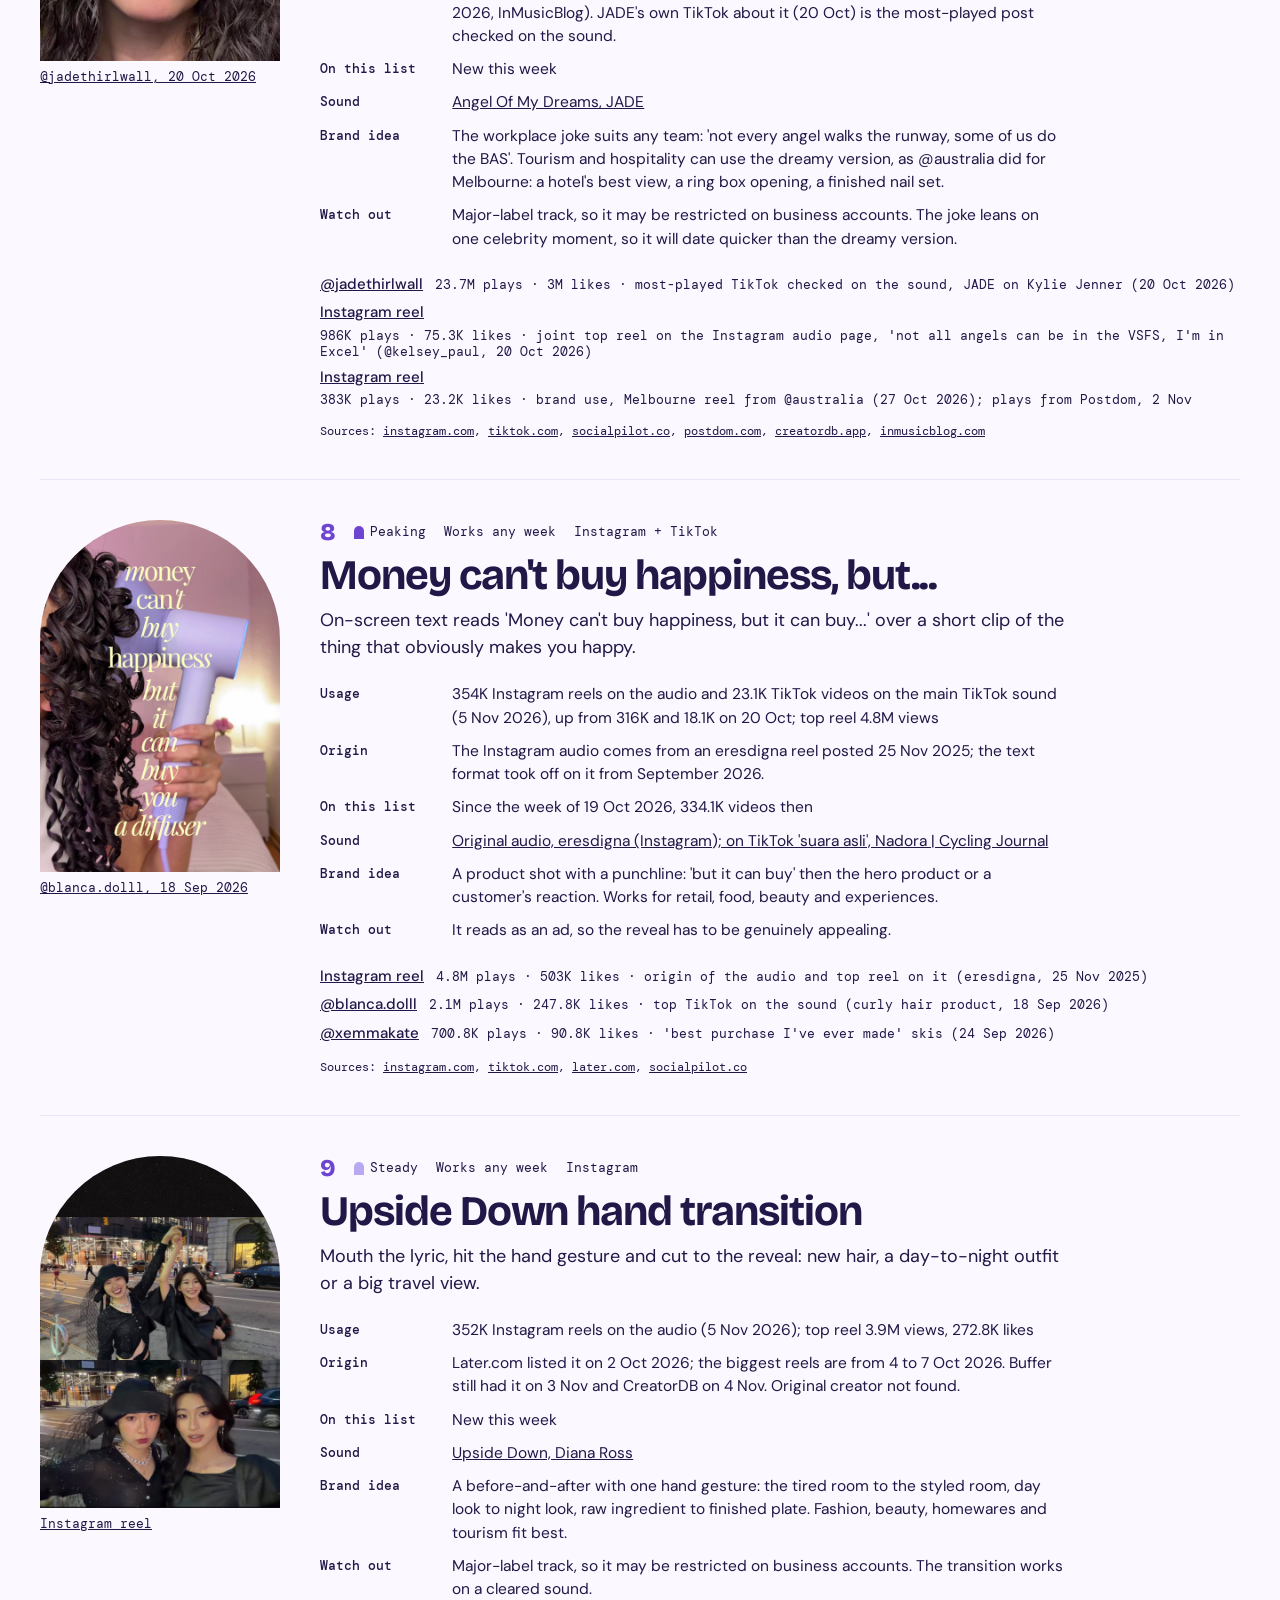
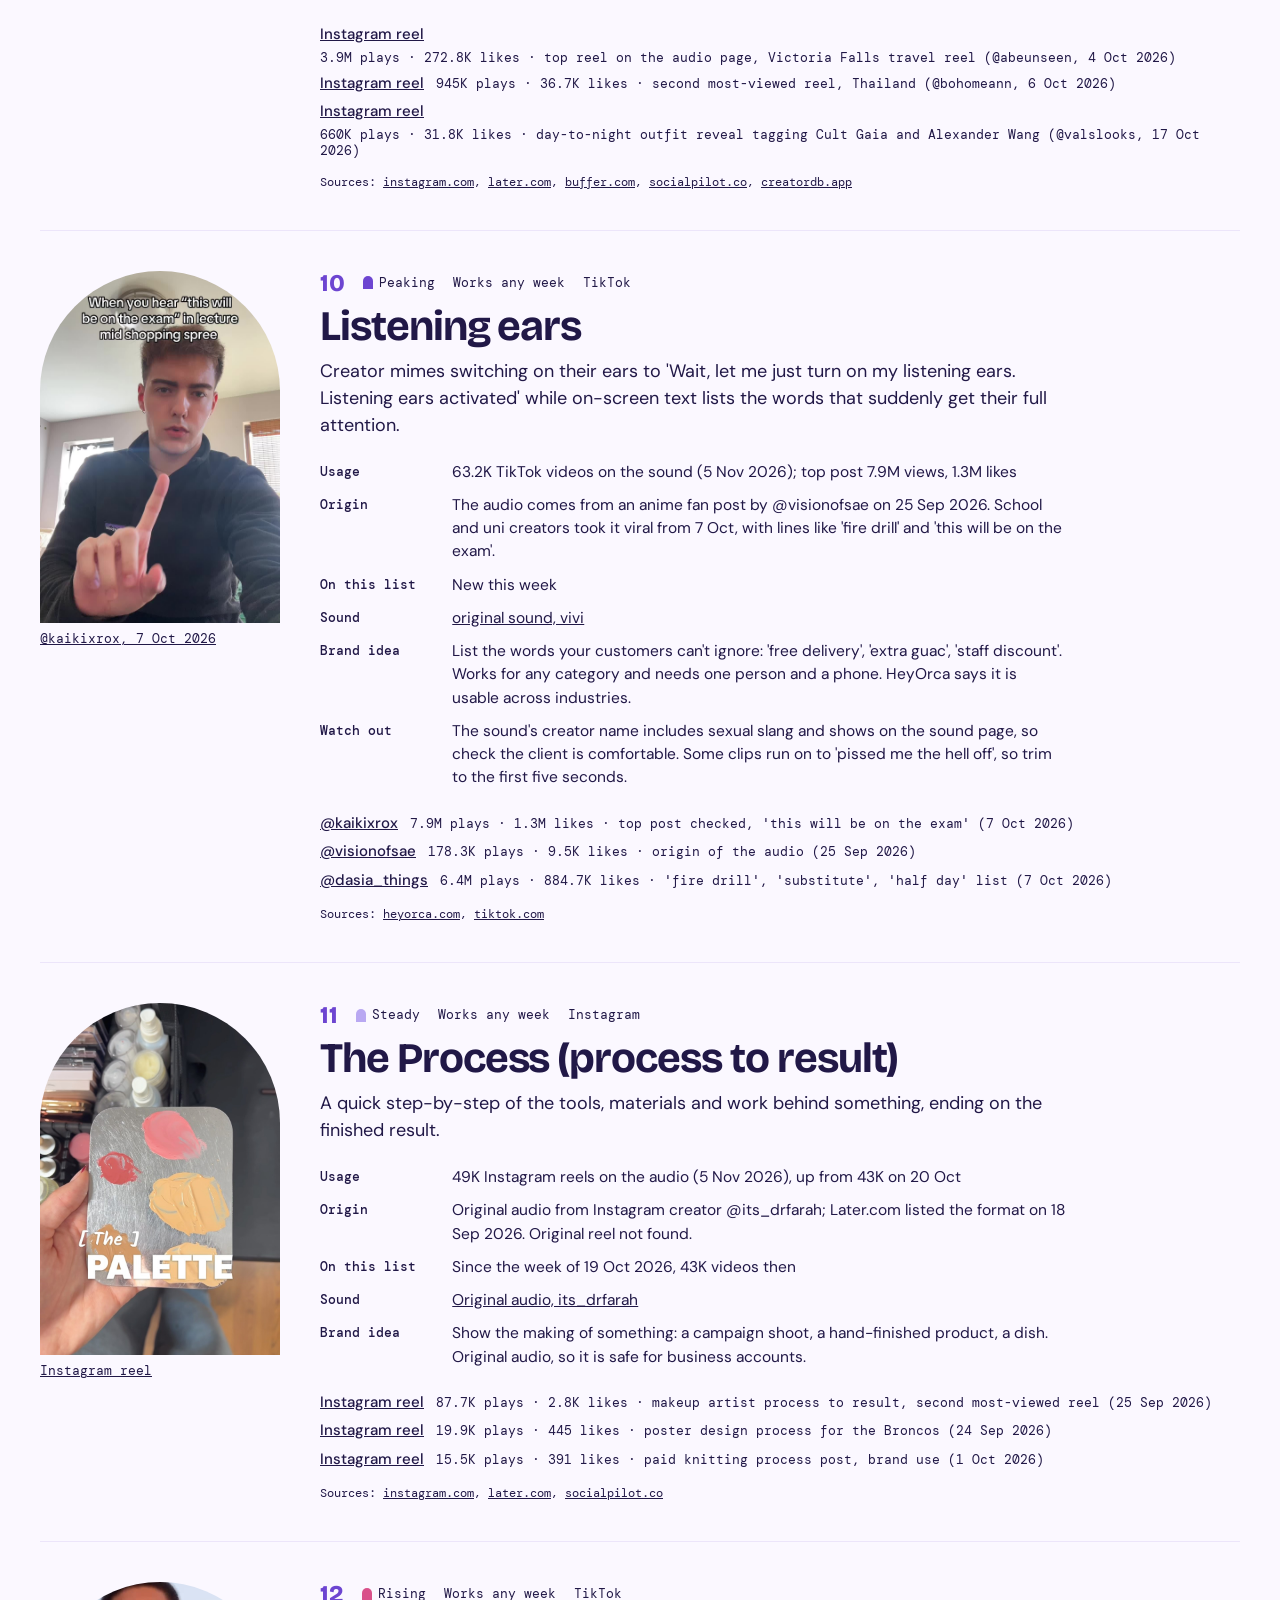
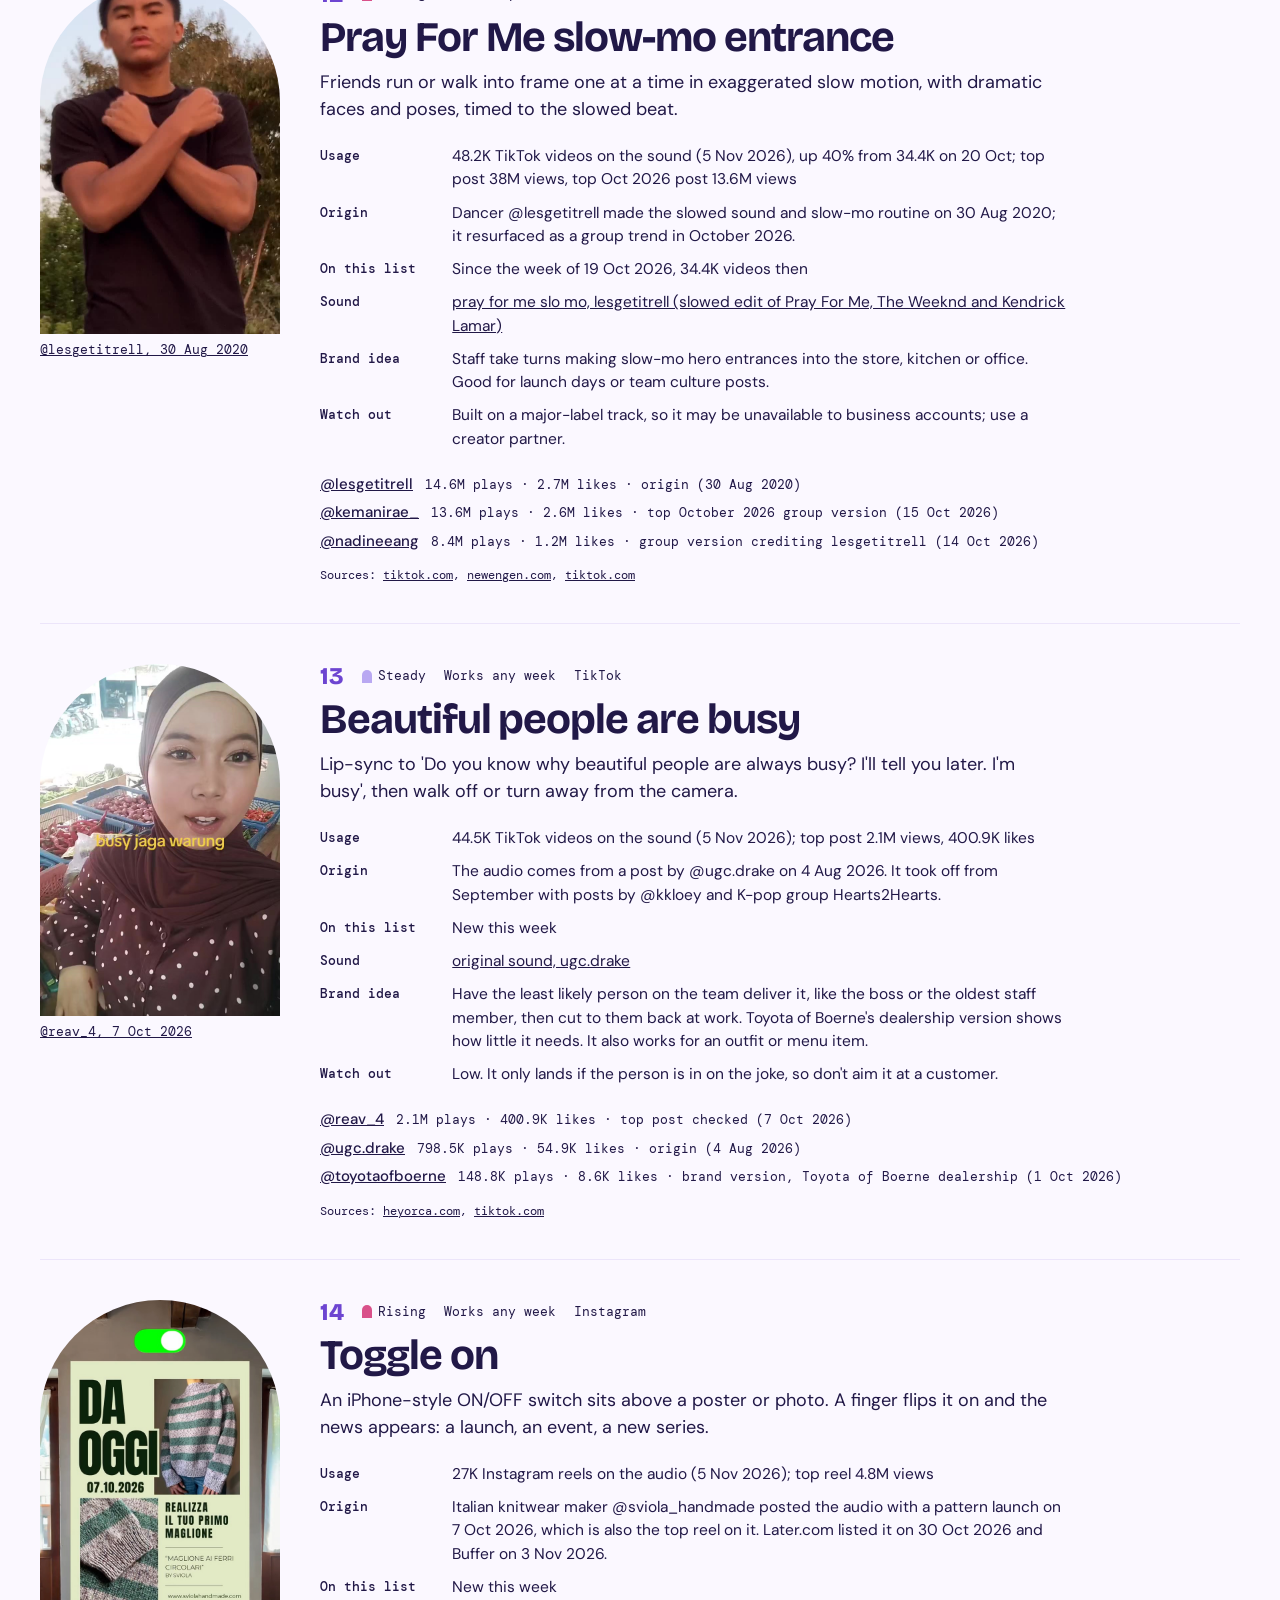
==== commit 3d31b2bc: "Keep the landing line on one row Co-Authored-By: Claude Opus 5.5 <noreply@anthropic.com>" ====
--- a/index.html
+++ b/index.html
@@ -34,8 +34,8 @@
 .a-nav span{display:flex;gap:22px}
 .a-mast{position:relative;z-index:2;font:800 clamp(52px,8.5vw,136px)/.95 var(--head);font-stretch:75%;letter-spacing:-.012em;margin:12px 0 0;white-space:nowrap}
 .a-mast br{display:none}
-.a-what{position:relative;z-index:2;max-width:min(52%,640px);margin-top:18px}
-.a-what p{font-size:clamp(17px,1.5vw,20px);line-height:1.4}
+.a-what{position:relative;z-index:2;max-width:min(56%,700px);margin-top:18px}
+.a-what p{font-size:clamp(17px,1.5vw,20px);line-height:1.4;text-wrap:balance}
 .a-btn{display:inline-flex;align-items:center;min-height:46px;margin-top:14px;padding:0 22px;border-radius:999px;background:var(--pop);color:var(--ink);font-weight:600;text-decoration:none}
 .a-btn:hover{background:var(--paper)}
 .a-kick{font:600 15px var(--body);color:var(--pop);margin-bottom:8px}
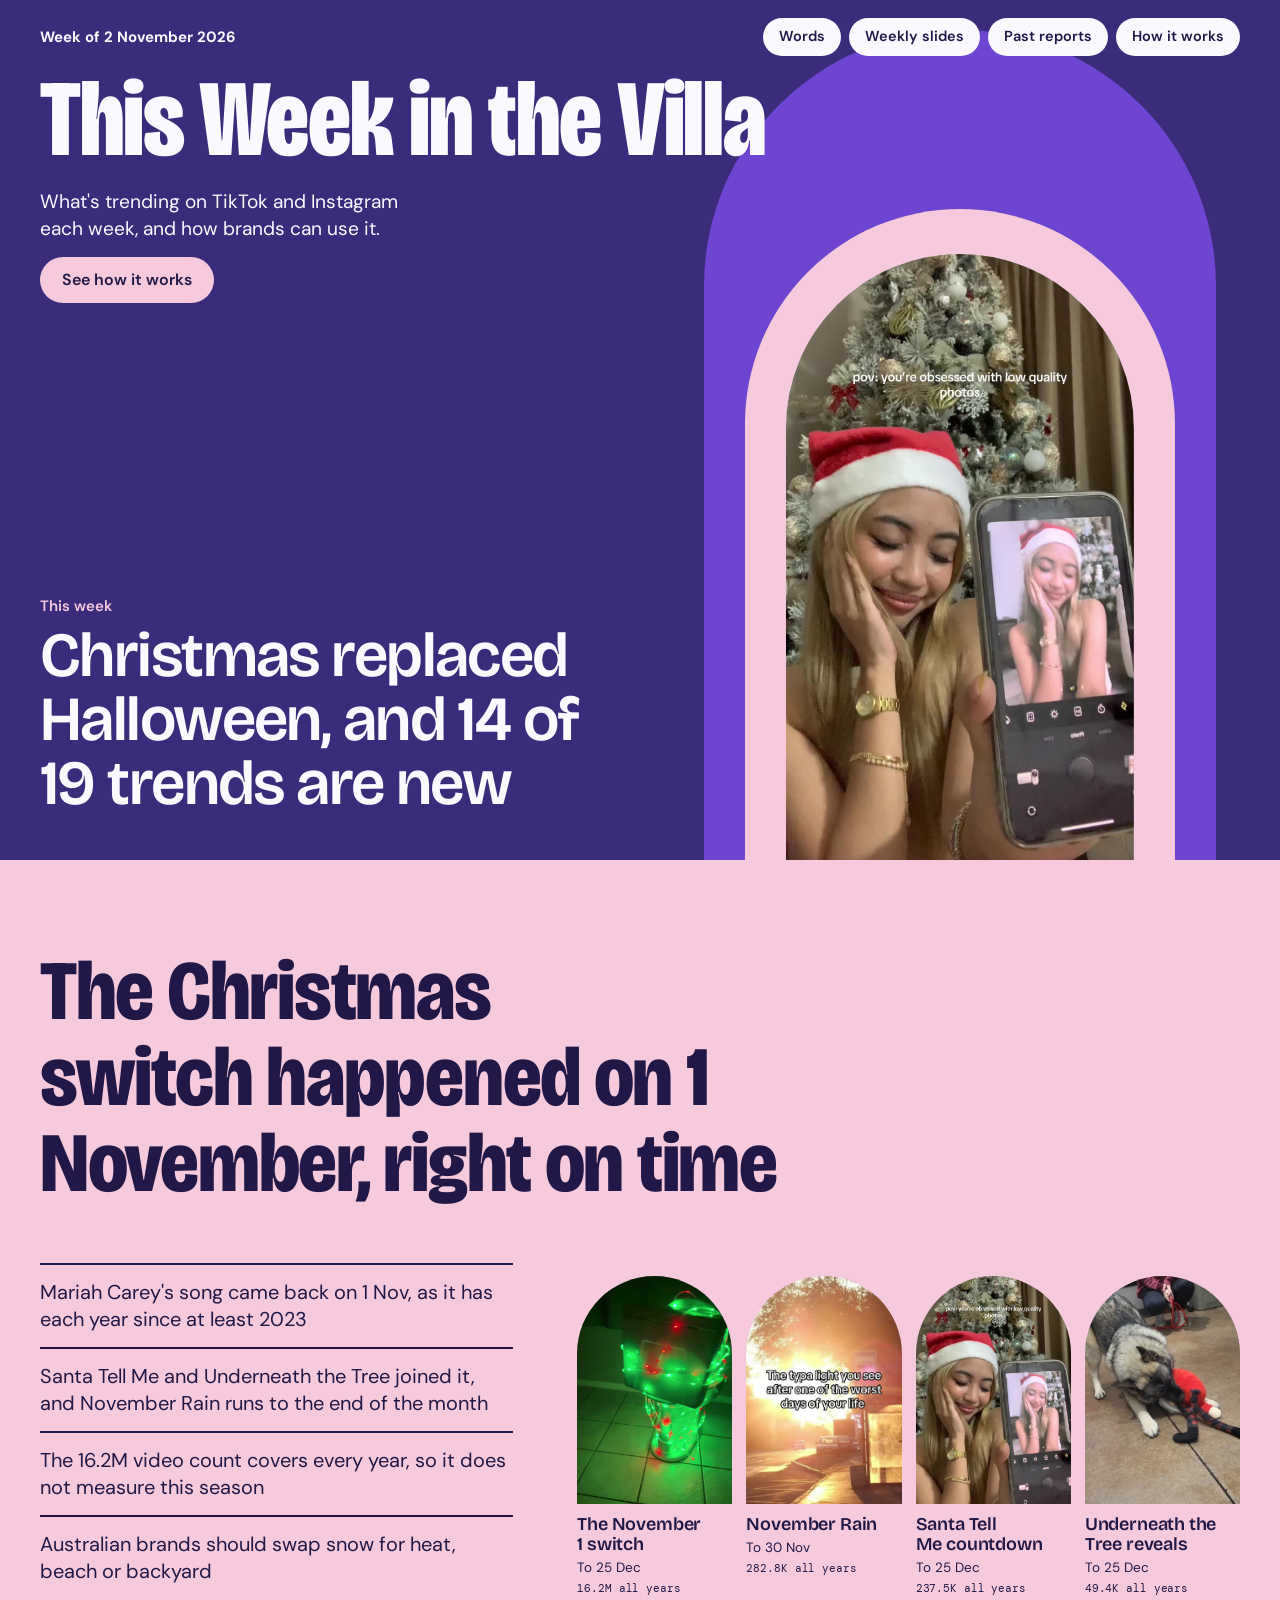
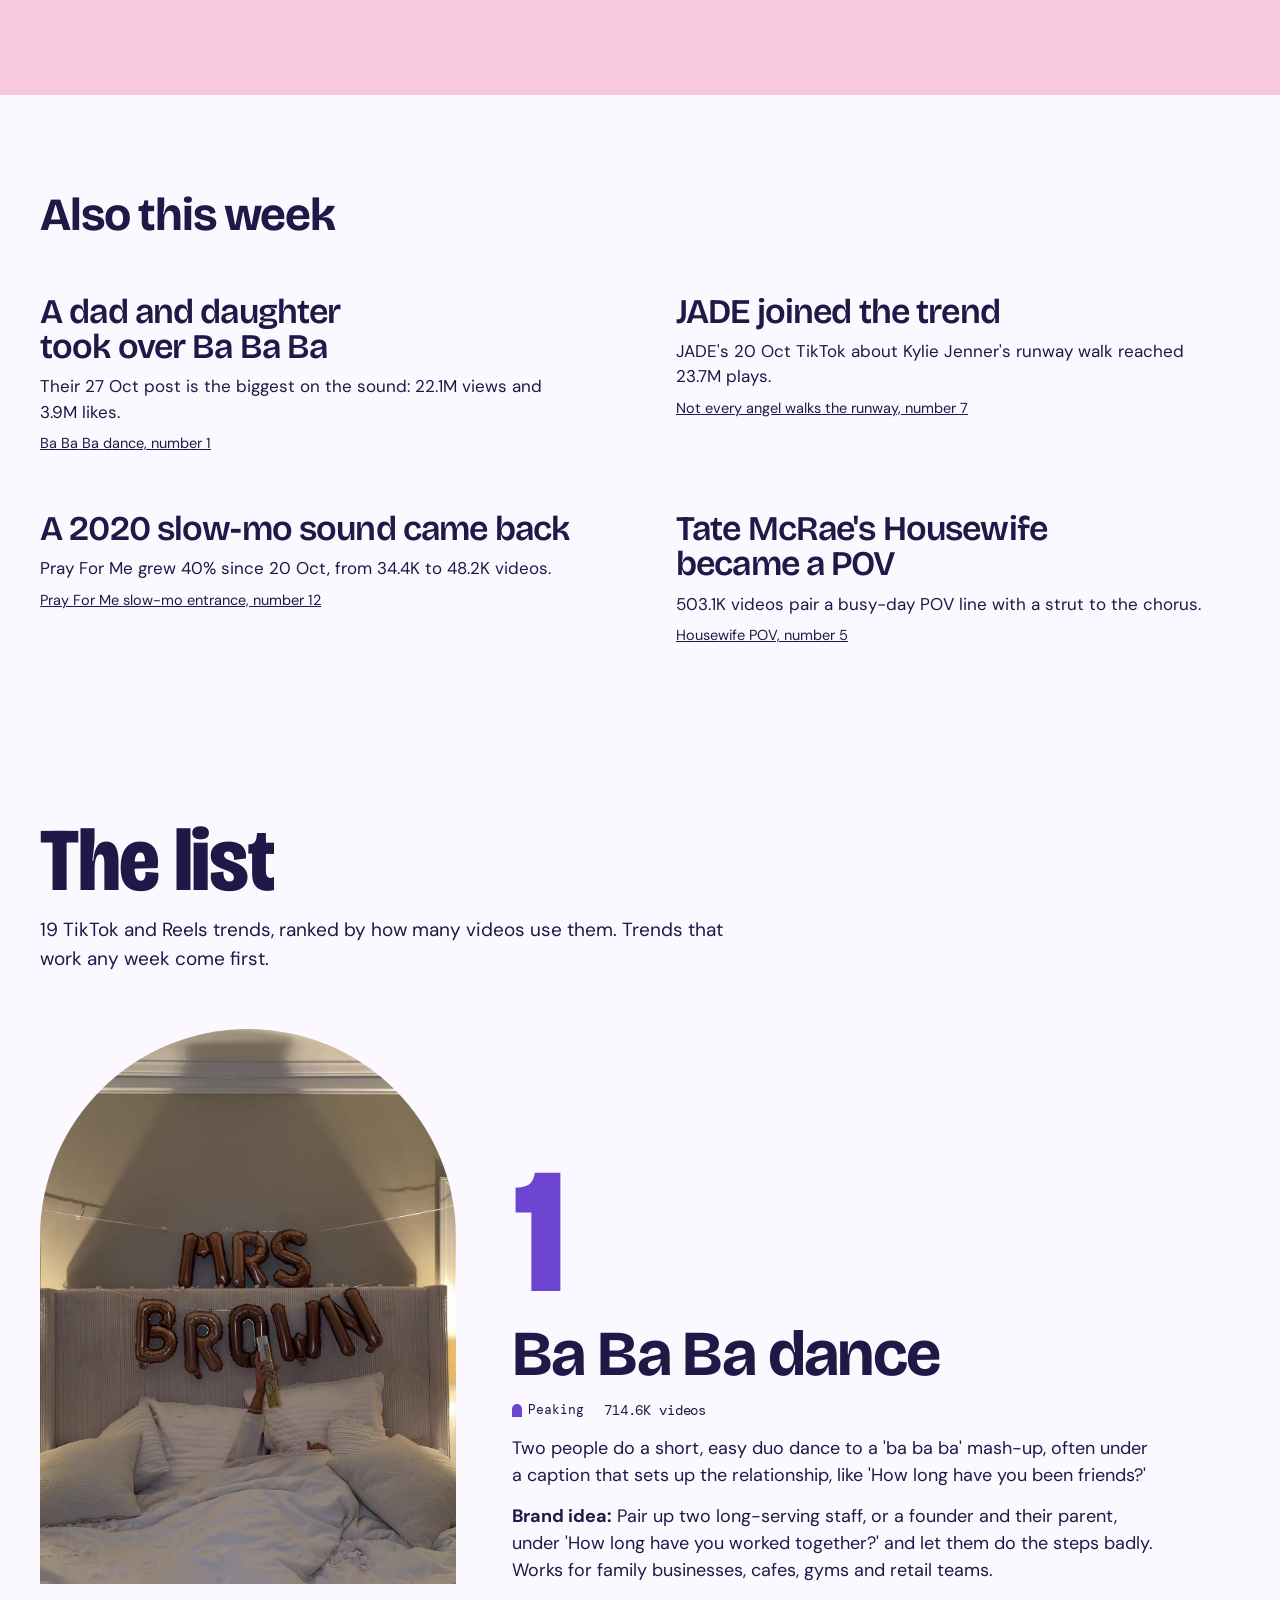
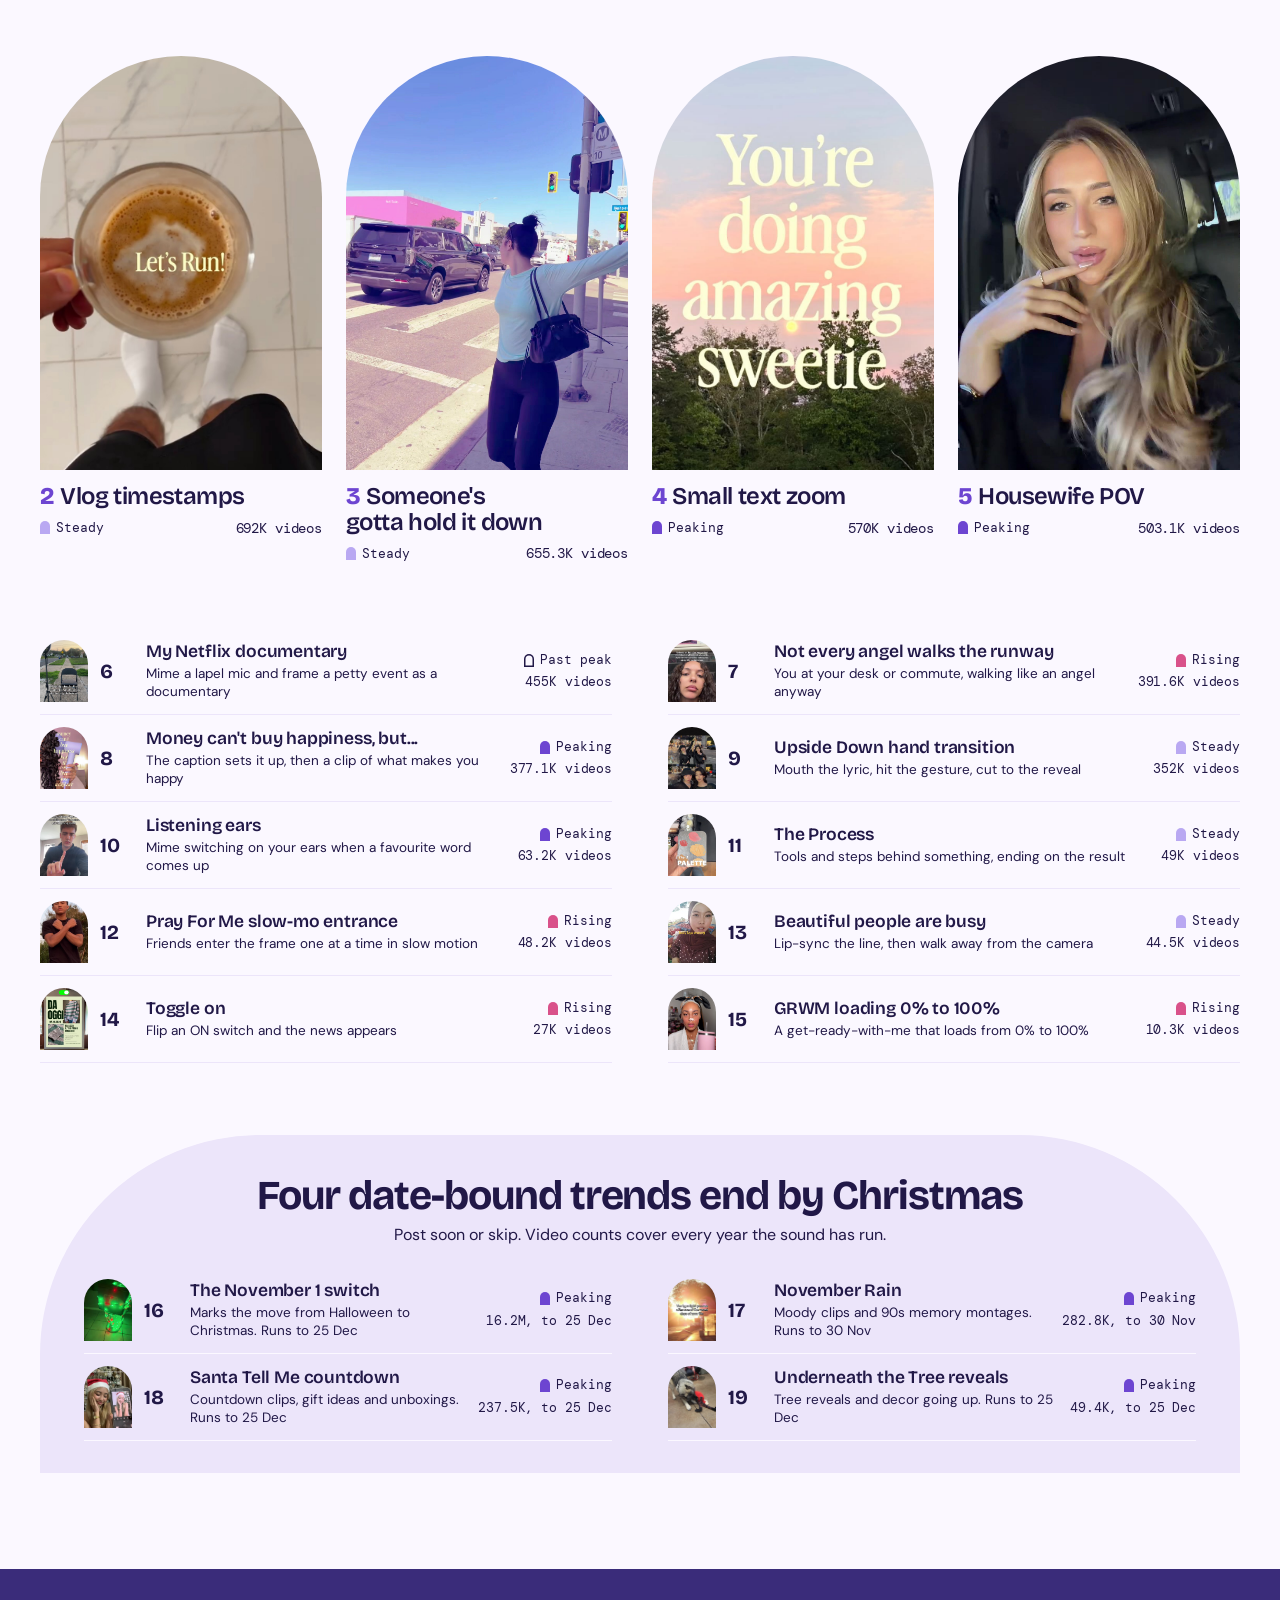
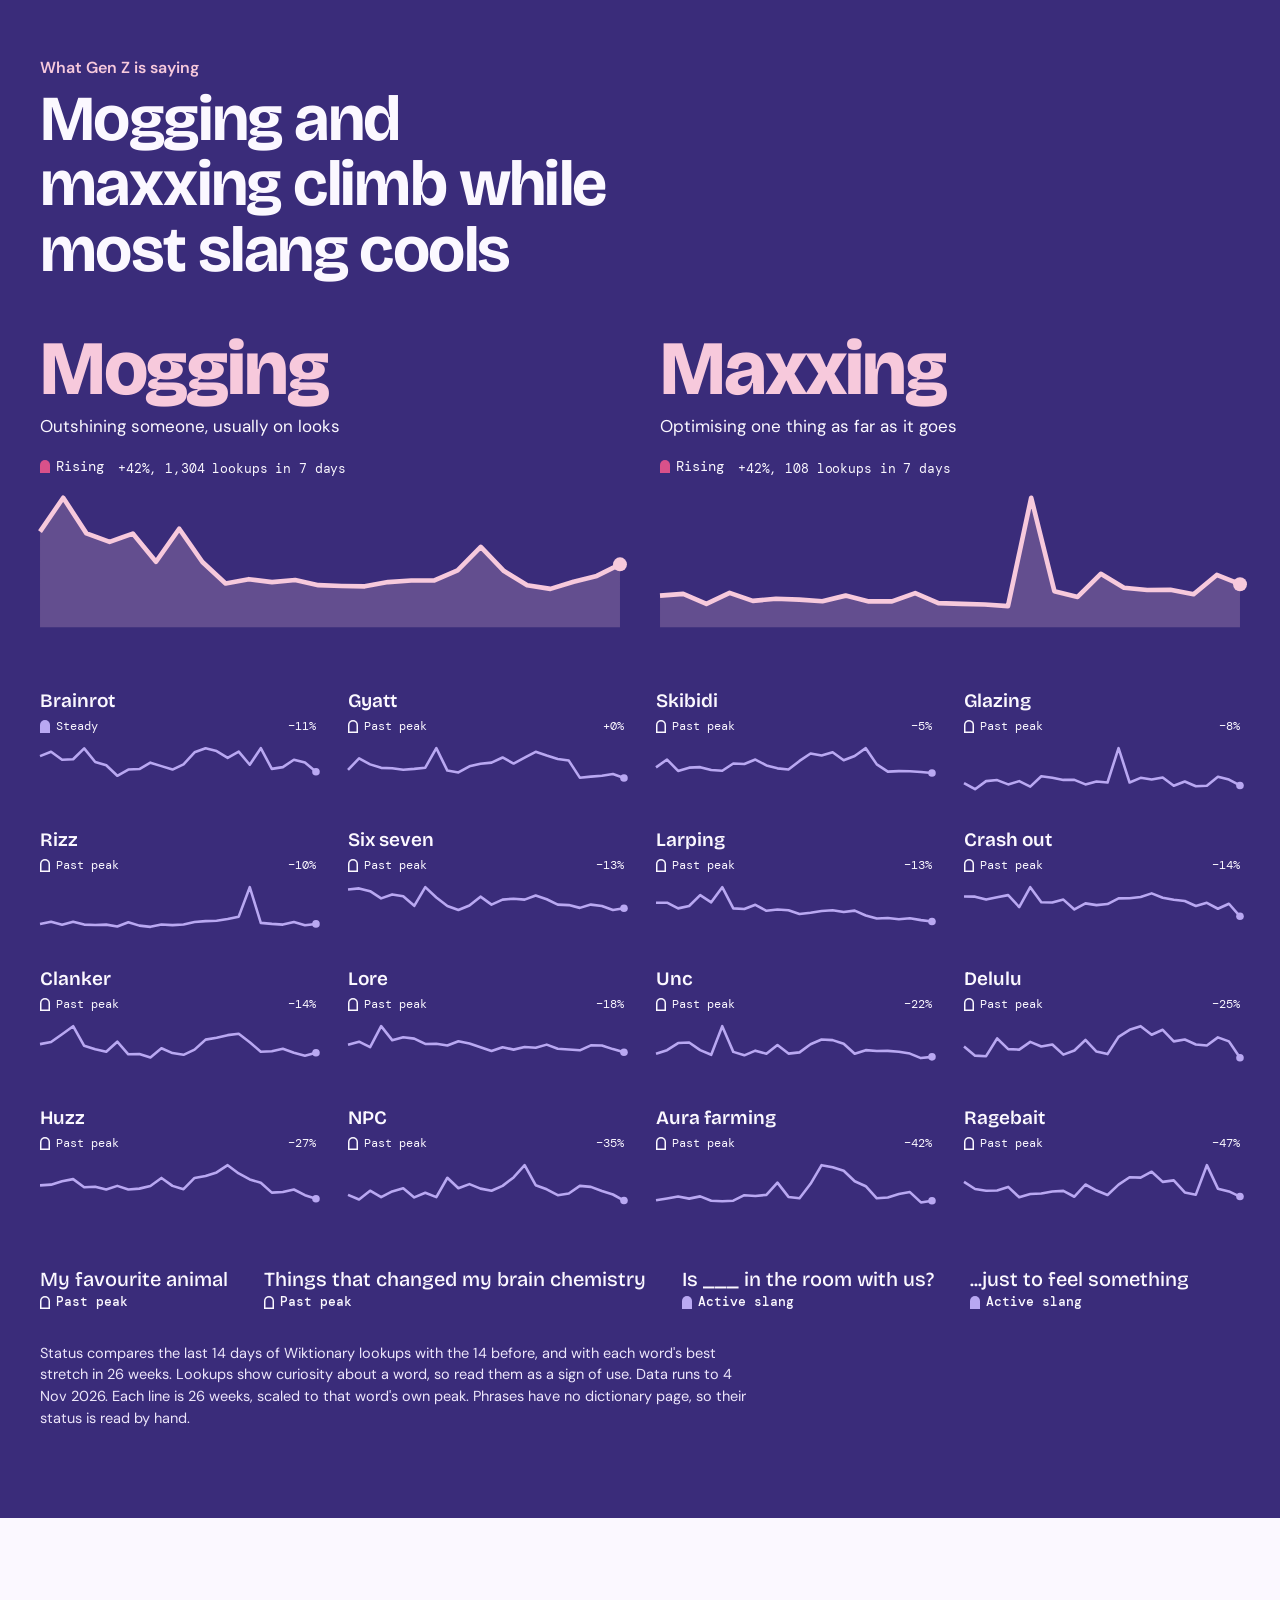
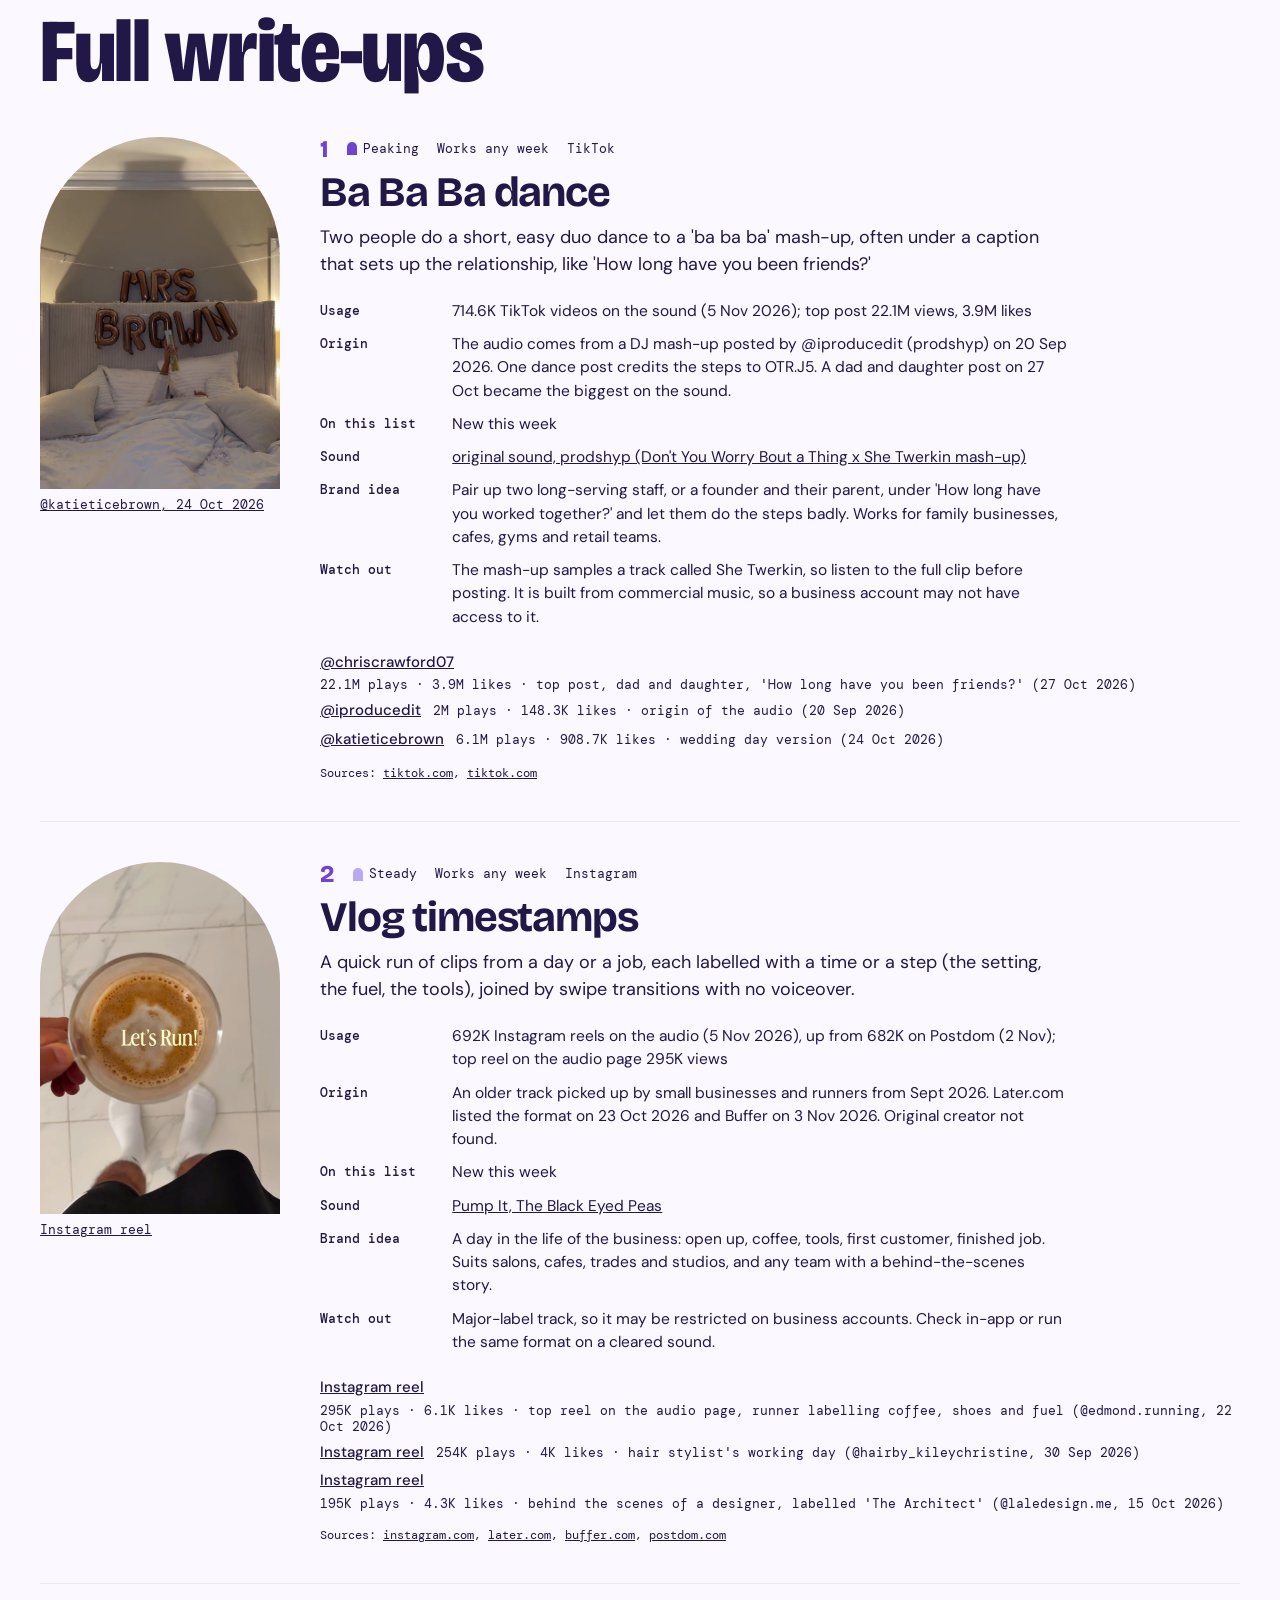
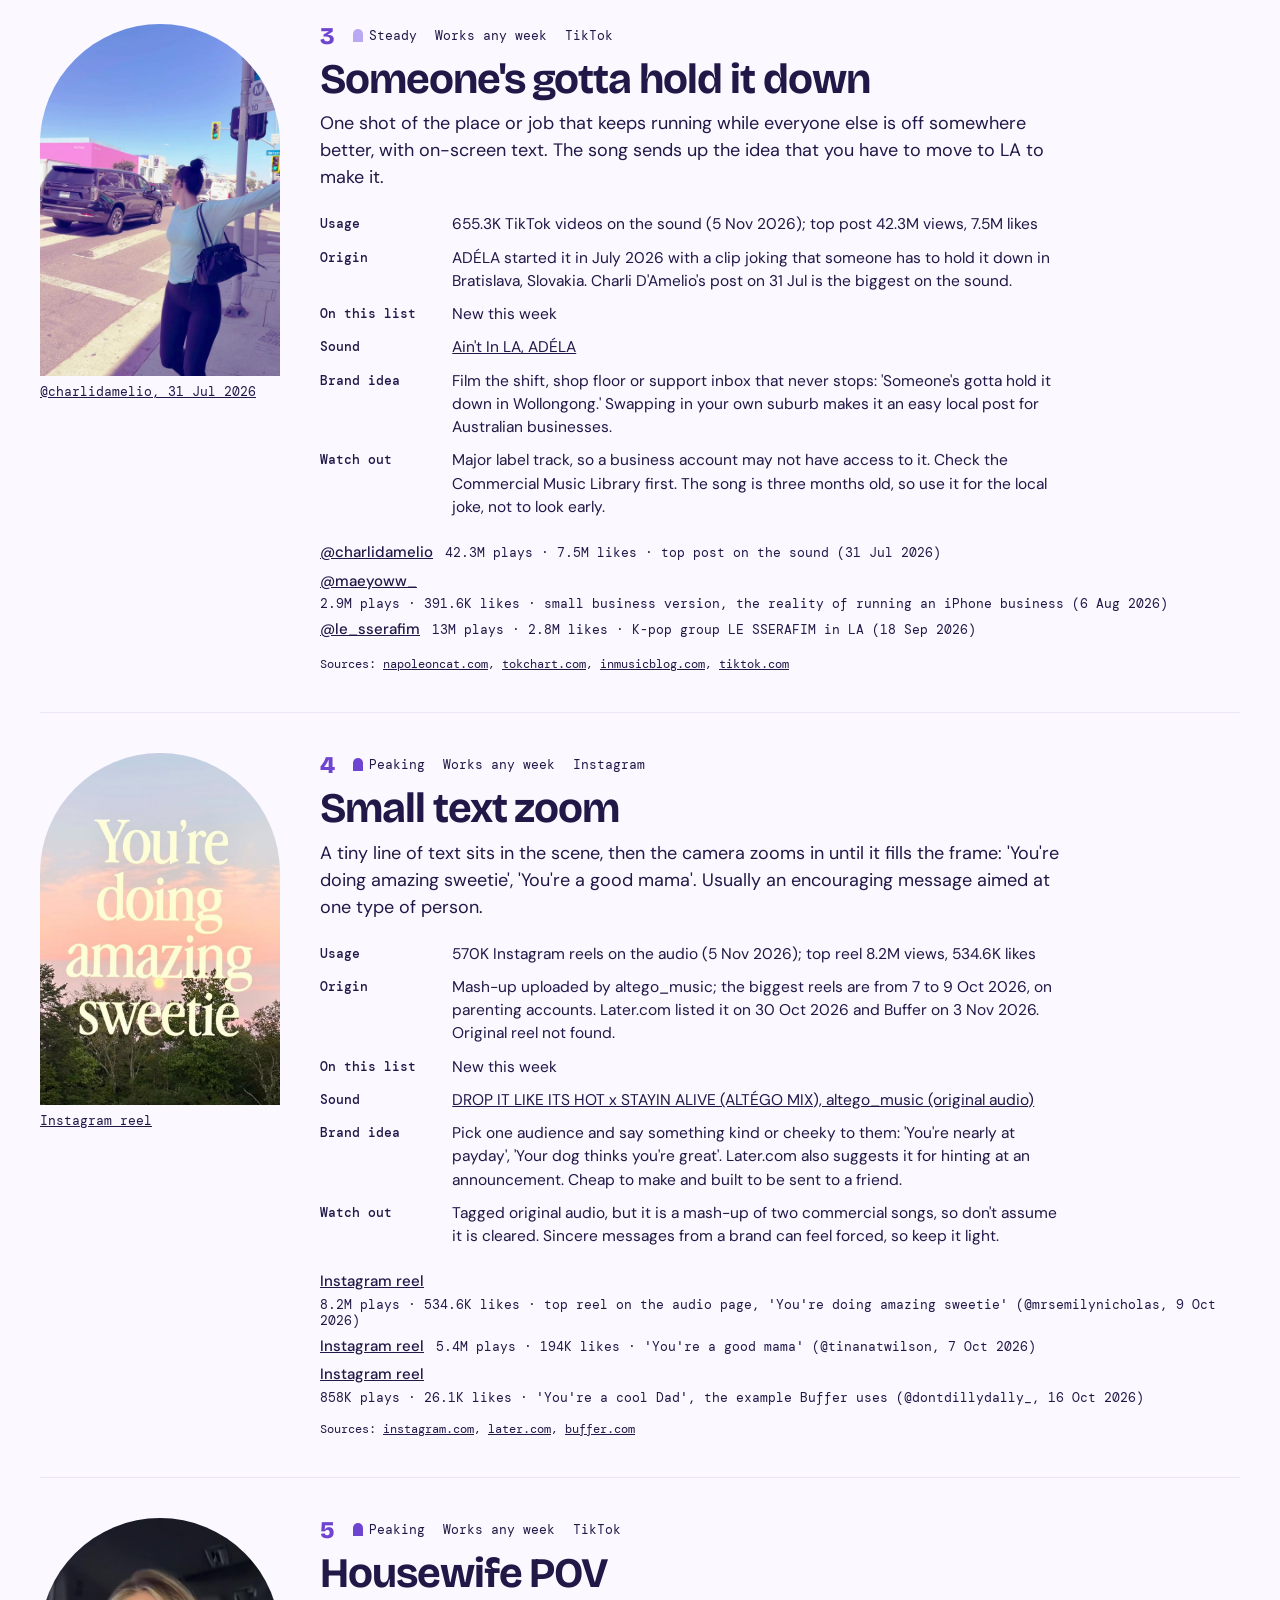
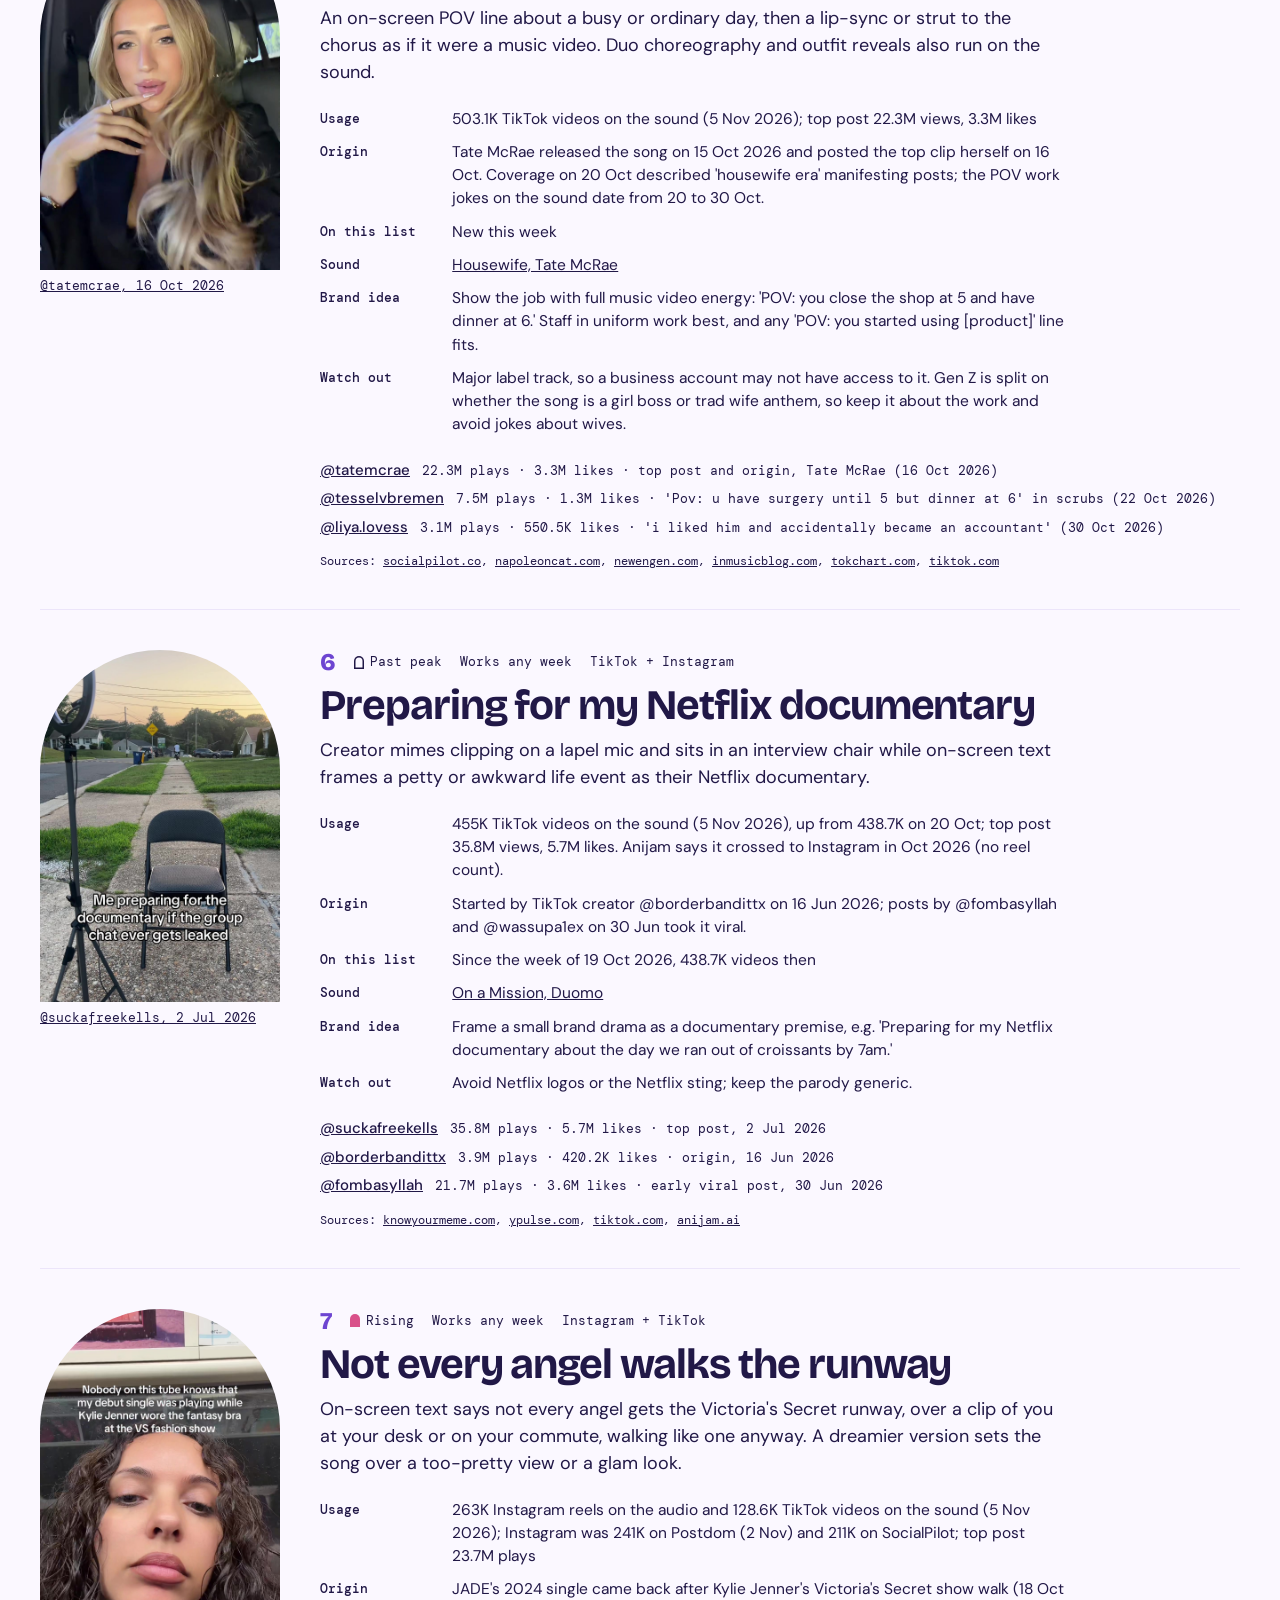
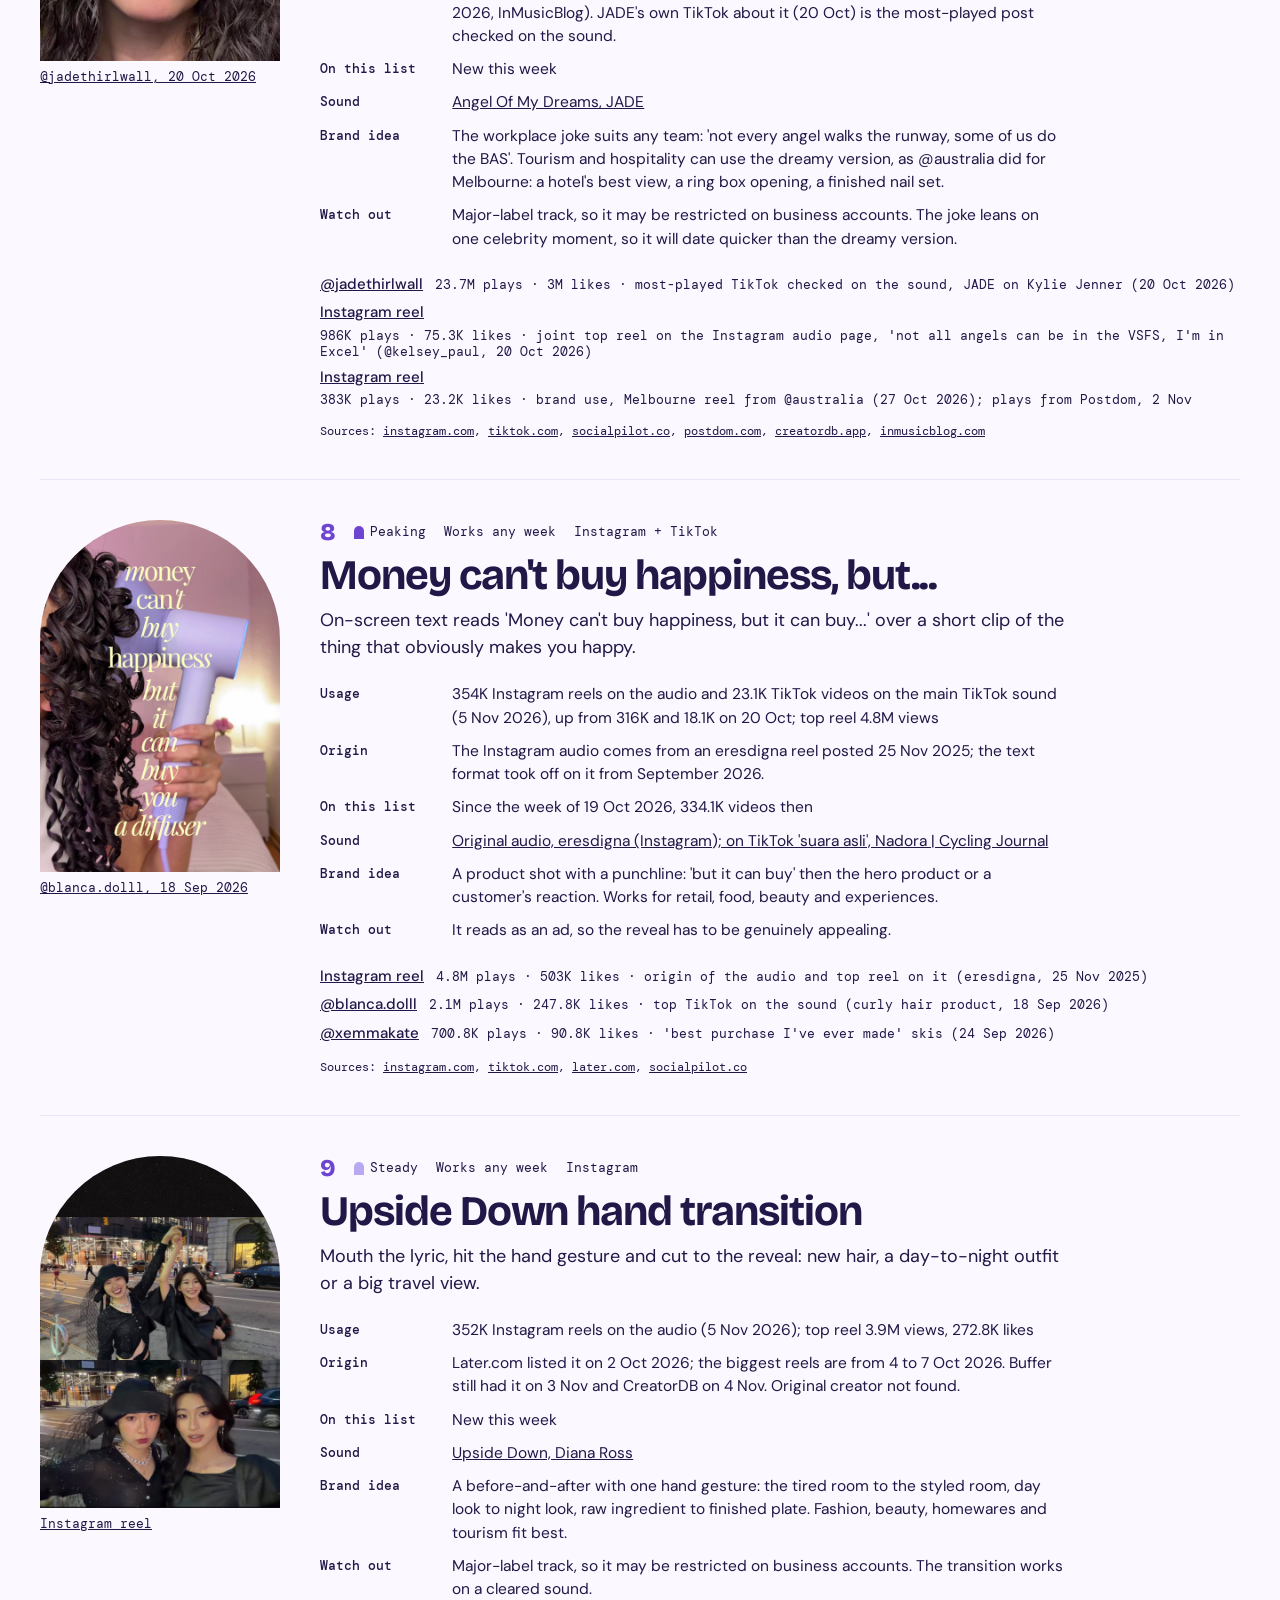
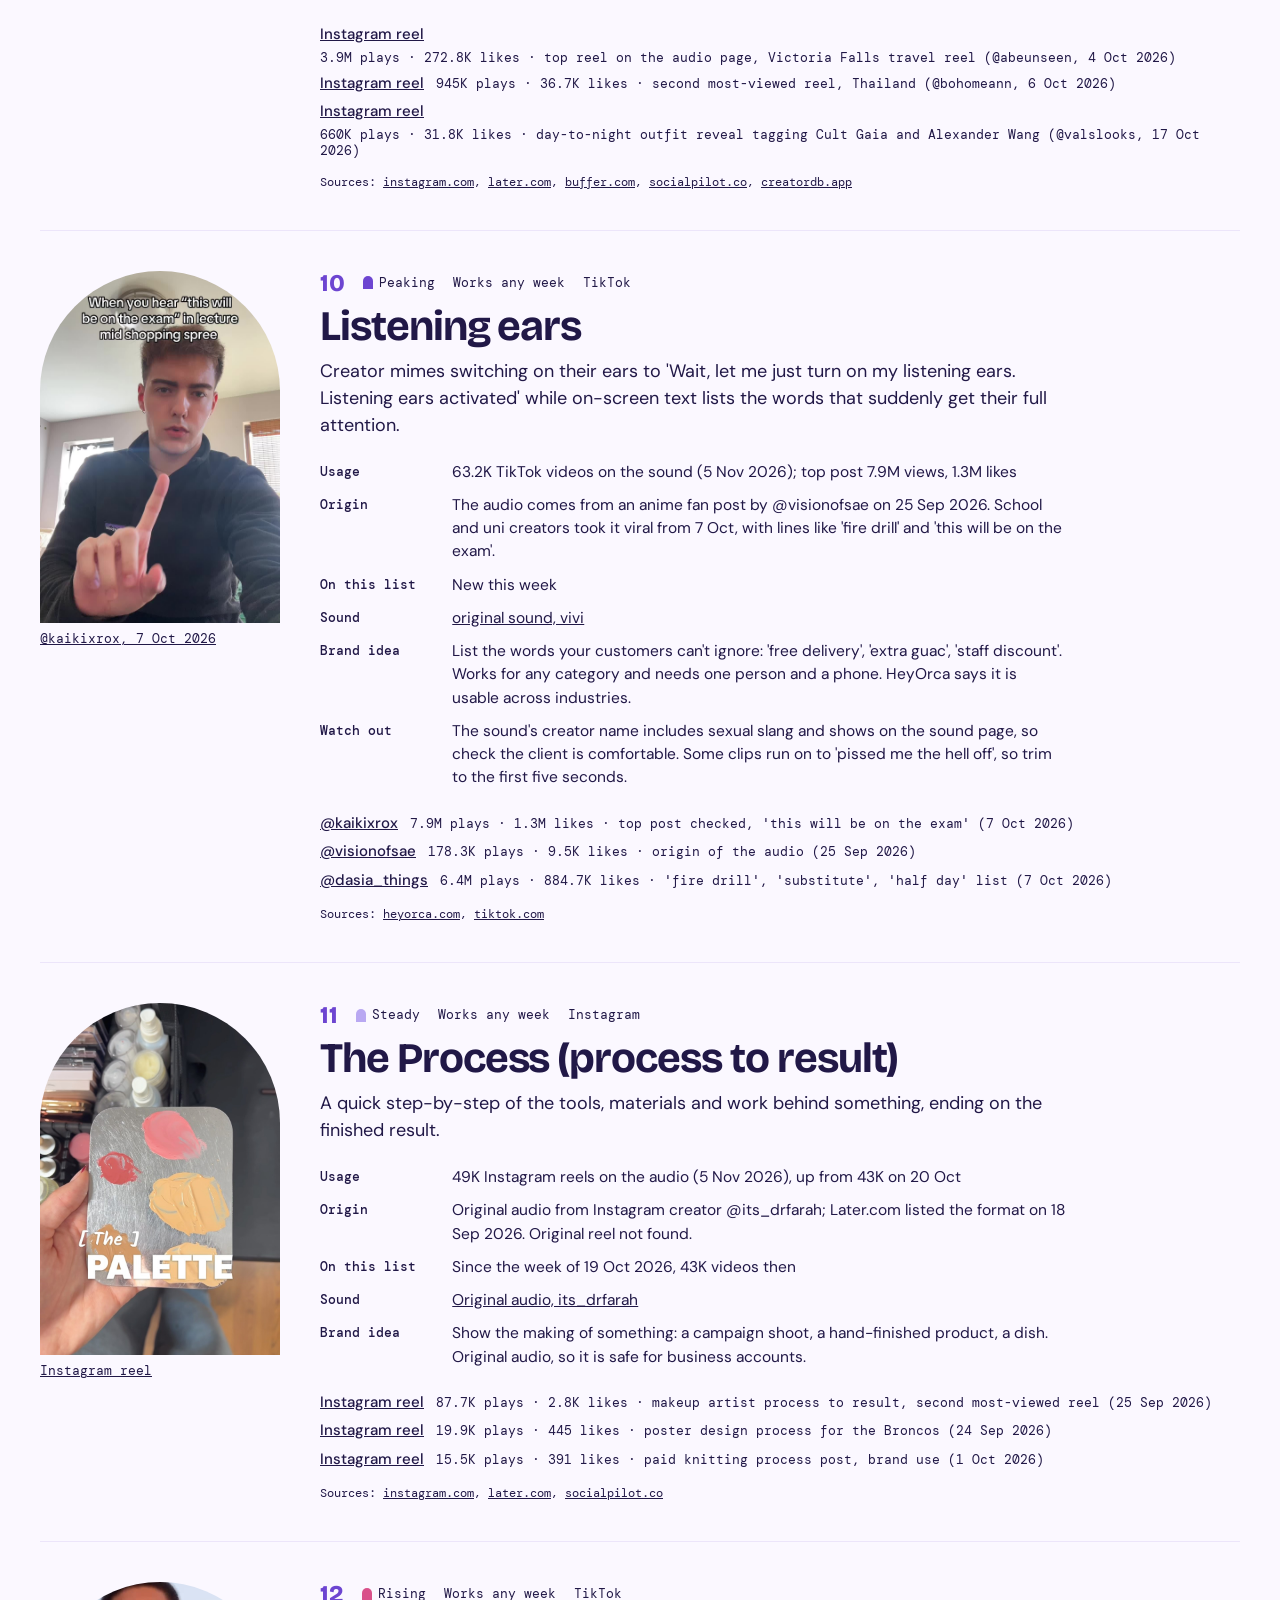
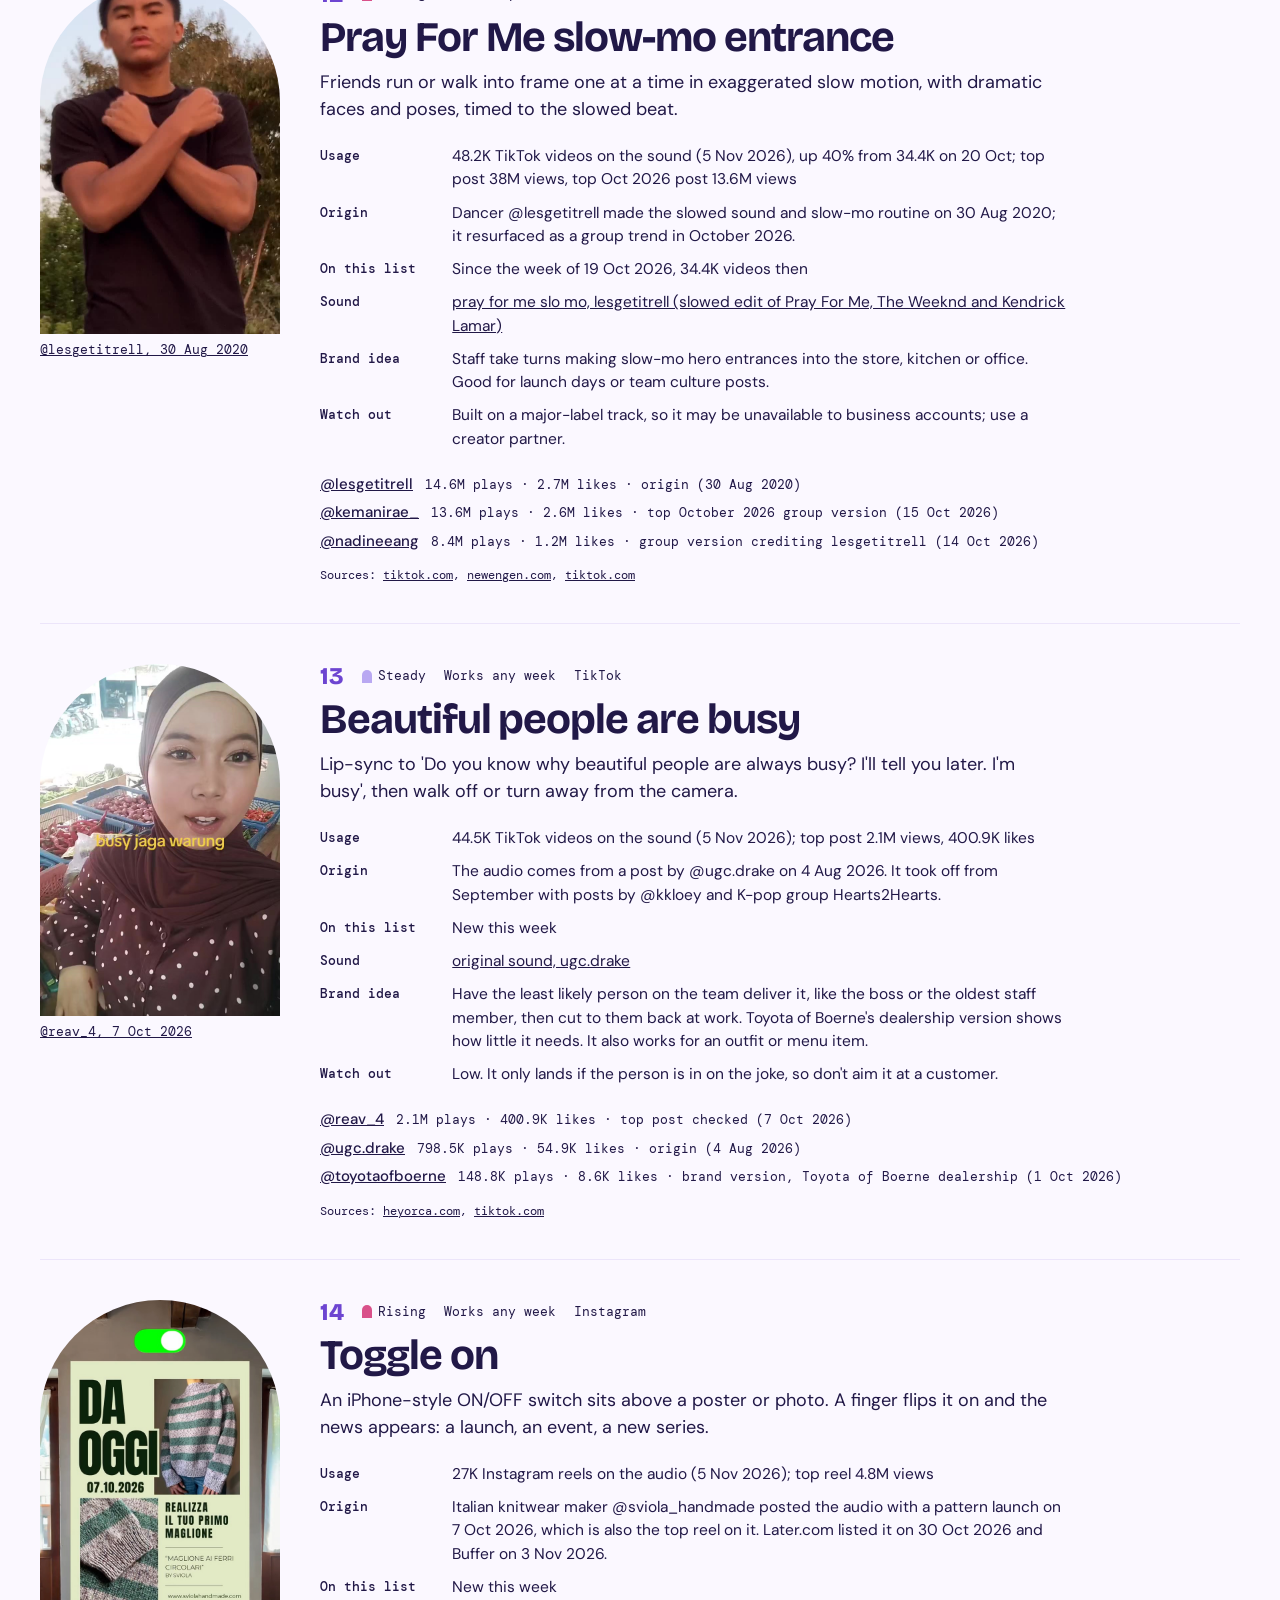
==== commit 14ed8967: "Make the top links look like buttons Co-Authored-By: Claude Opus 5.5 <noreply@anthropic.com>" ====
--- a/index.html
+++ b/index.html
@@ -31,7 +31,11 @@
 .wrap{max-width:1320px;margin:0 auto;padding:0 40px}
 .a-hero{position:relative;background:var(--deep);color:var(--paper);min-height:min(calc(100dvh - var(--bar)),860px);overflow:hidden;display:flex;flex-direction:column;padding:18px 40px 44px}
 .a-nav{position:relative;z-index:2;display:flex;justify-content:space-between;gap:16px;font-size:15px}
-.a-nav span{display:flex;gap:22px}
+.a-nav{align-items:center}
+.a-nav span{display:flex;gap:8px}
+.a-nav a{text-decoration:none}
+.a-nav span a{display:inline-flex;align-items:center;min-height:38px;padding:0 16px;border-radius:999px;background:var(--paper);color:var(--ink);font-size:14.5px;font-weight:600;white-space:nowrap}
+.a-nav span a:hover{background:var(--pop)}
 .a-mast{position:relative;z-index:2;font:800 clamp(52px,8.5vw,136px)/.95 var(--head);font-stretch:75%;letter-spacing:-.012em;margin:12px 0 0;white-space:nowrap}
 .a-mast br{display:none}
 .a-what{position:relative;z-index:2;max-width:min(56%,700px);margin-top:18px}
@@ -123,7 +127,7 @@
 @media (max-width:760px){
  .wrap{padding:0 16px}
  .a-hero{min-height:0;padding:14px 16px 0}
- .a-nav{font-size:13px;flex-wrap:wrap;gap:4px 8px}.a-nav span{gap:12px;flex-wrap:wrap}
+ .a-nav{font-size:13px;flex-wrap:wrap;gap:4px 8px}.a-nav span{gap:4px;flex-wrap:wrap}.a-nav span a{min-height:36px;padding:0 10px;font-size:12.5px}
  .a-mast{white-space:normal;font-size:clamp(52px,19vw,104px);line-height:.9}
  .a-mast br{display:inline}
  .a-what{max-width:none}
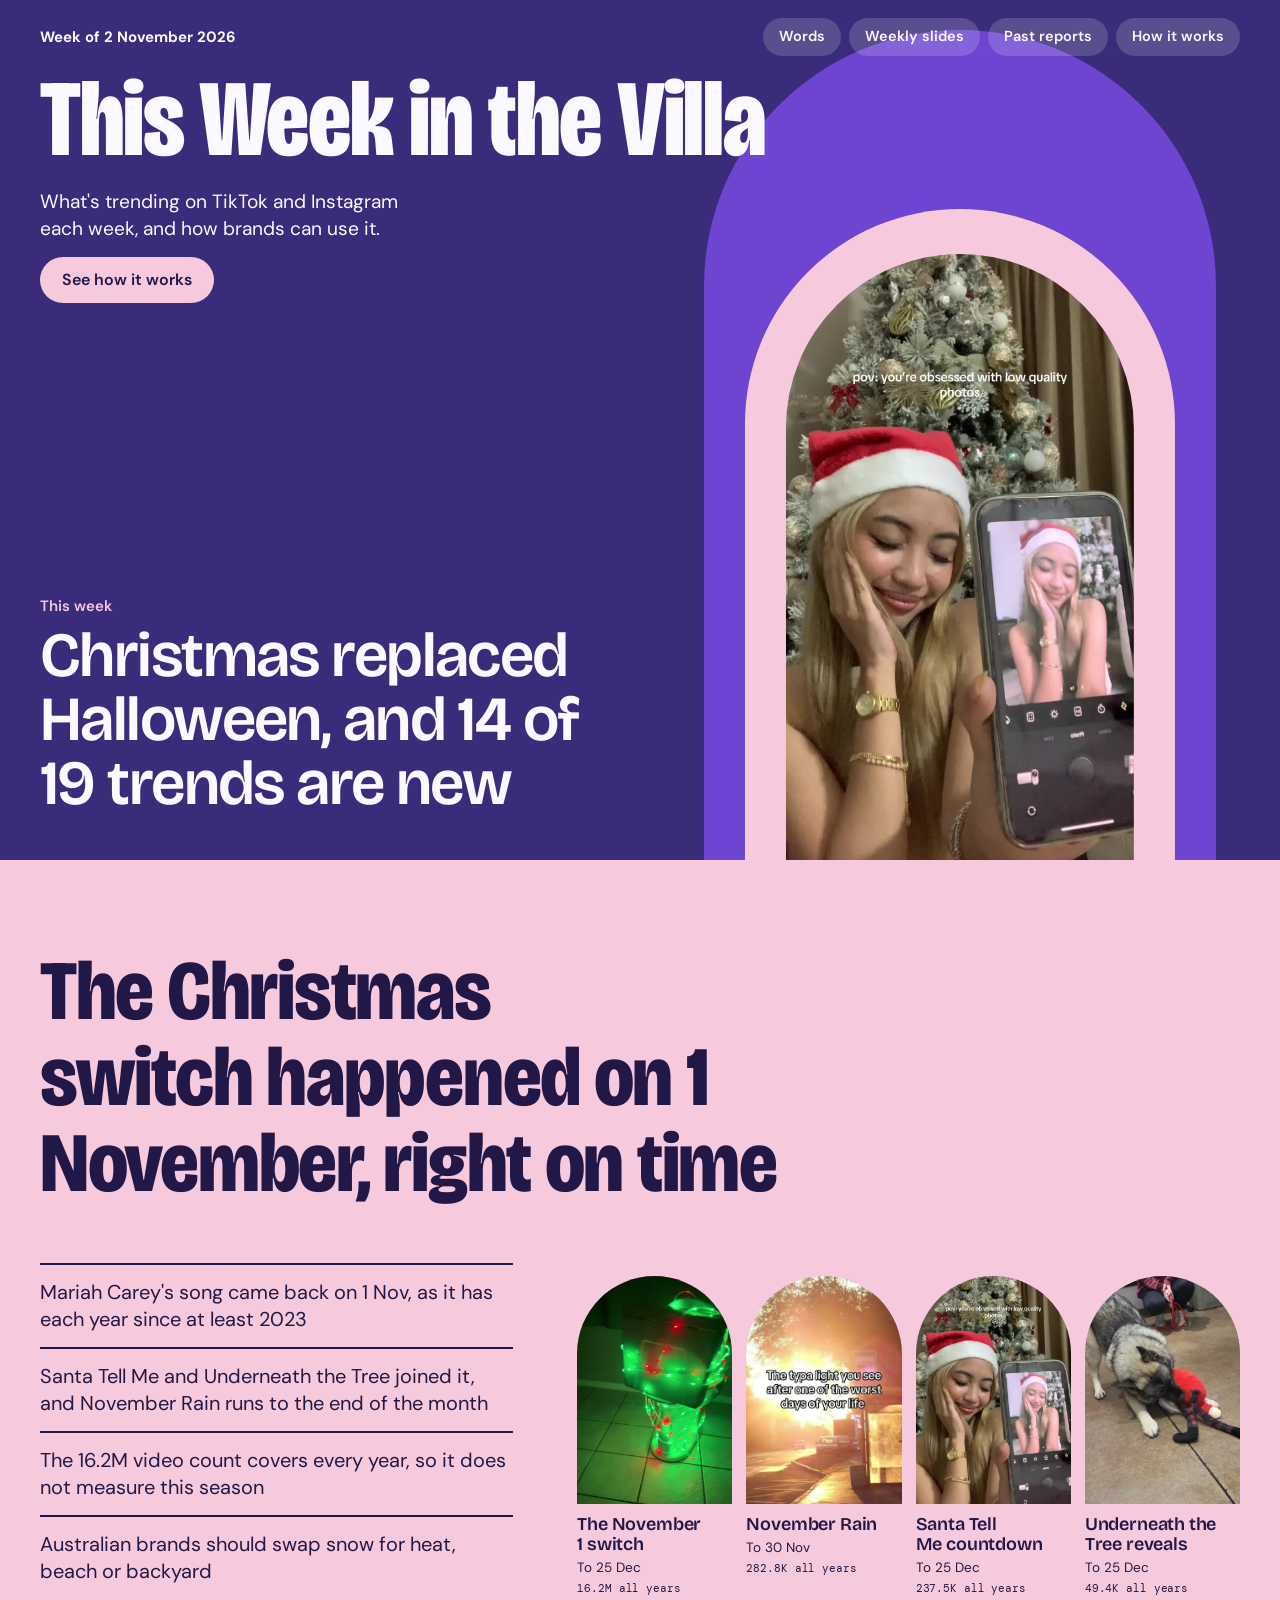
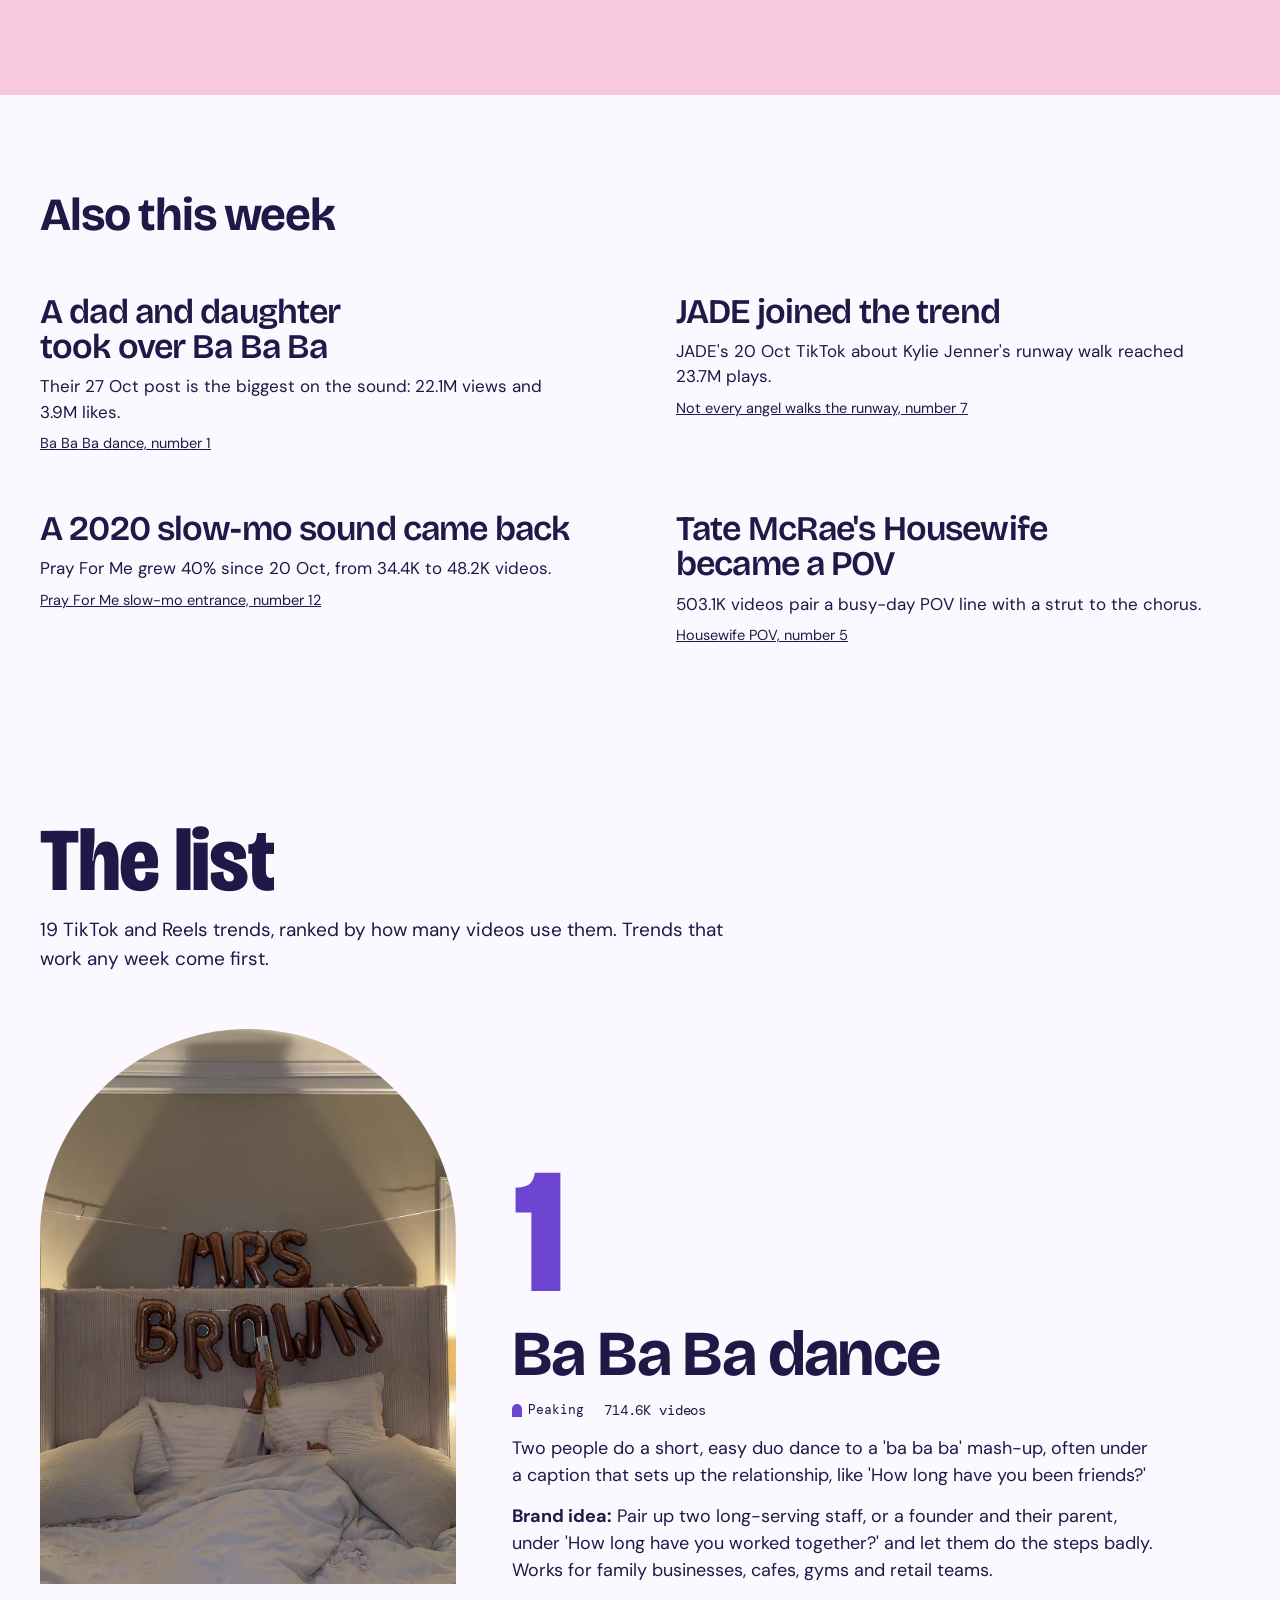
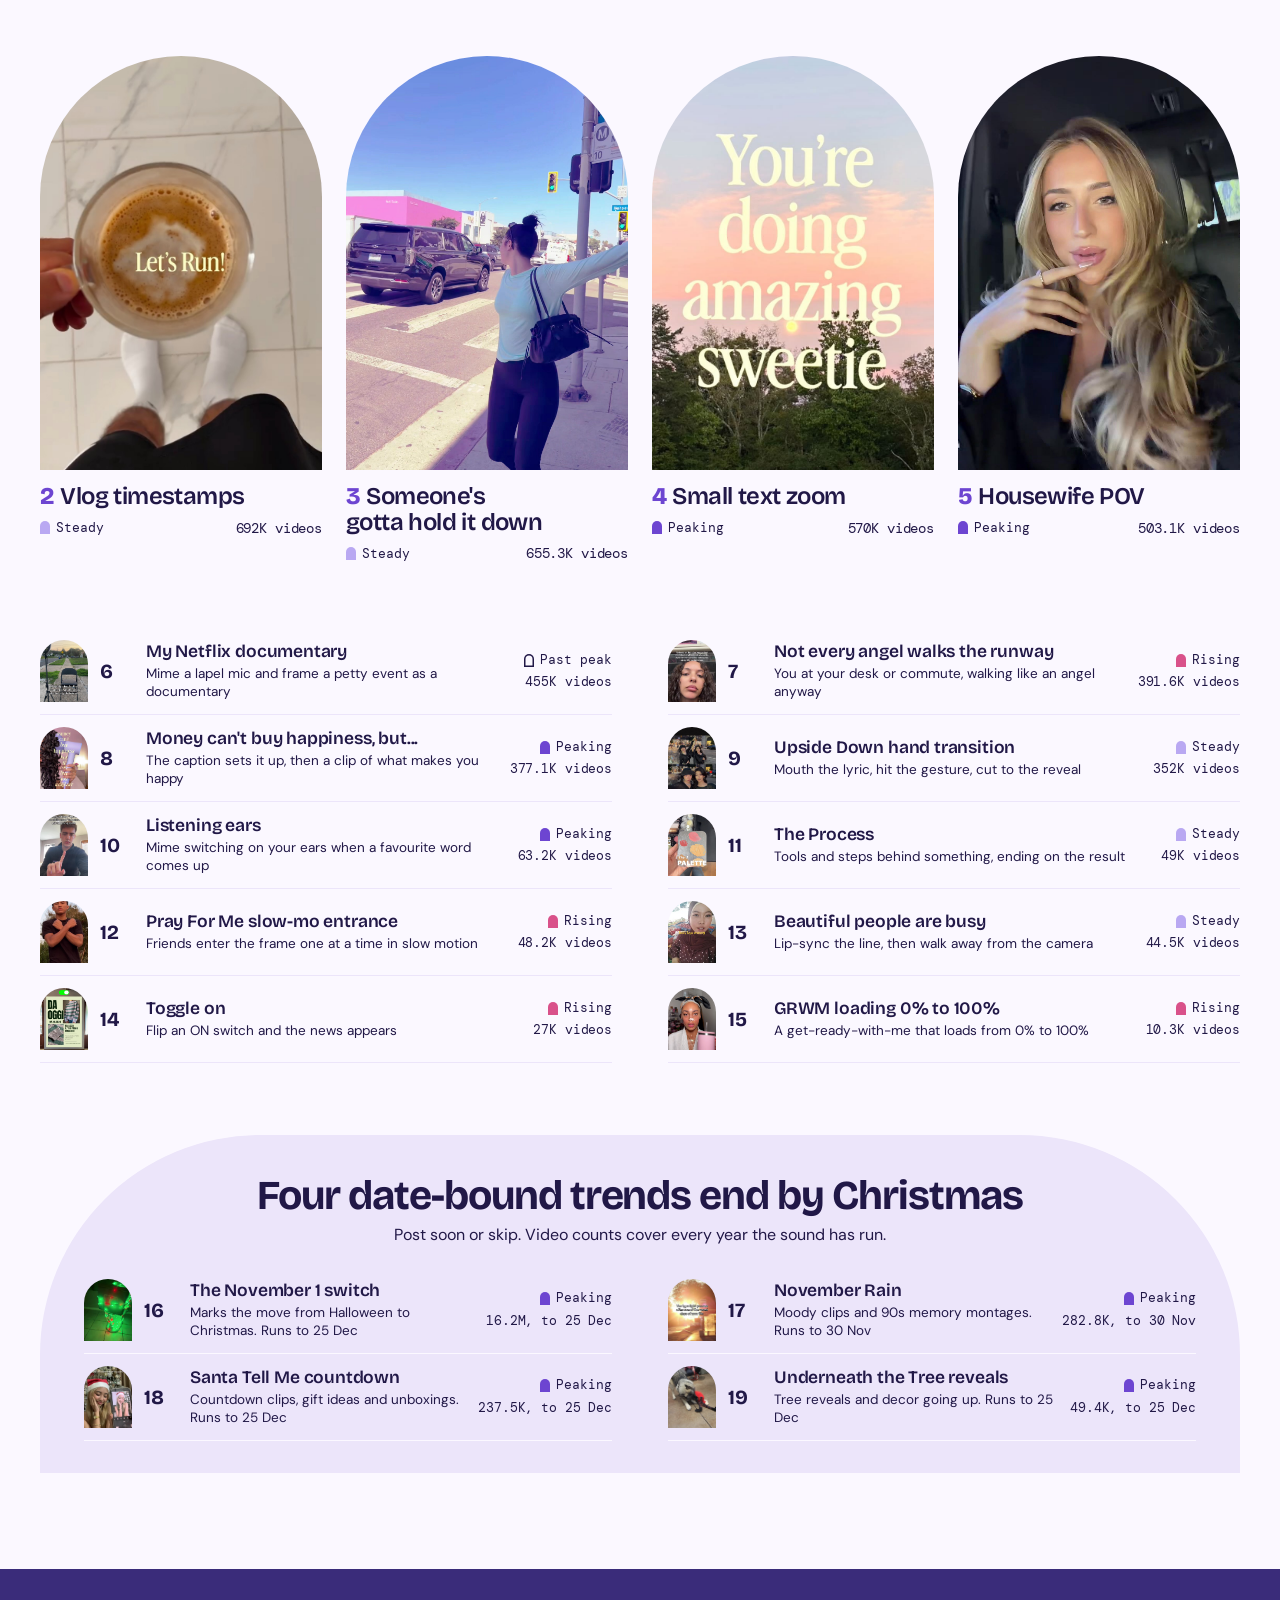
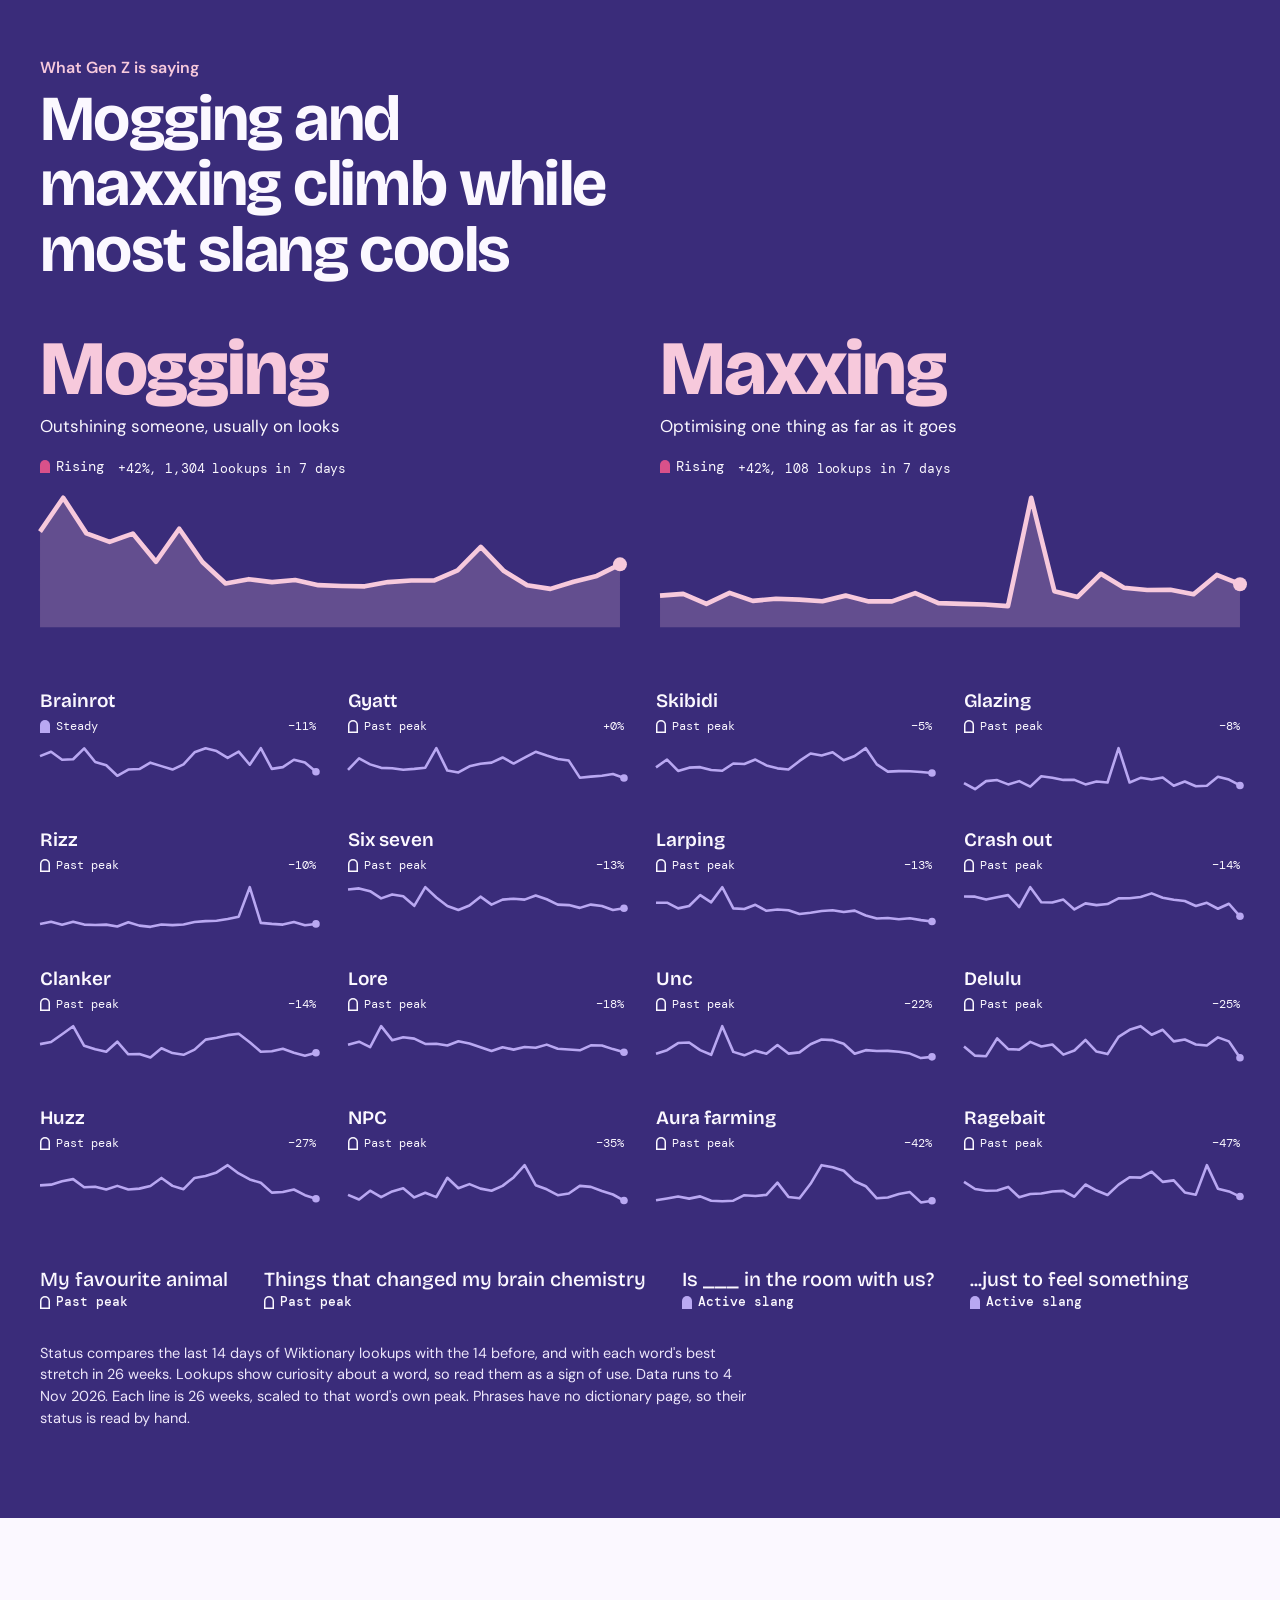
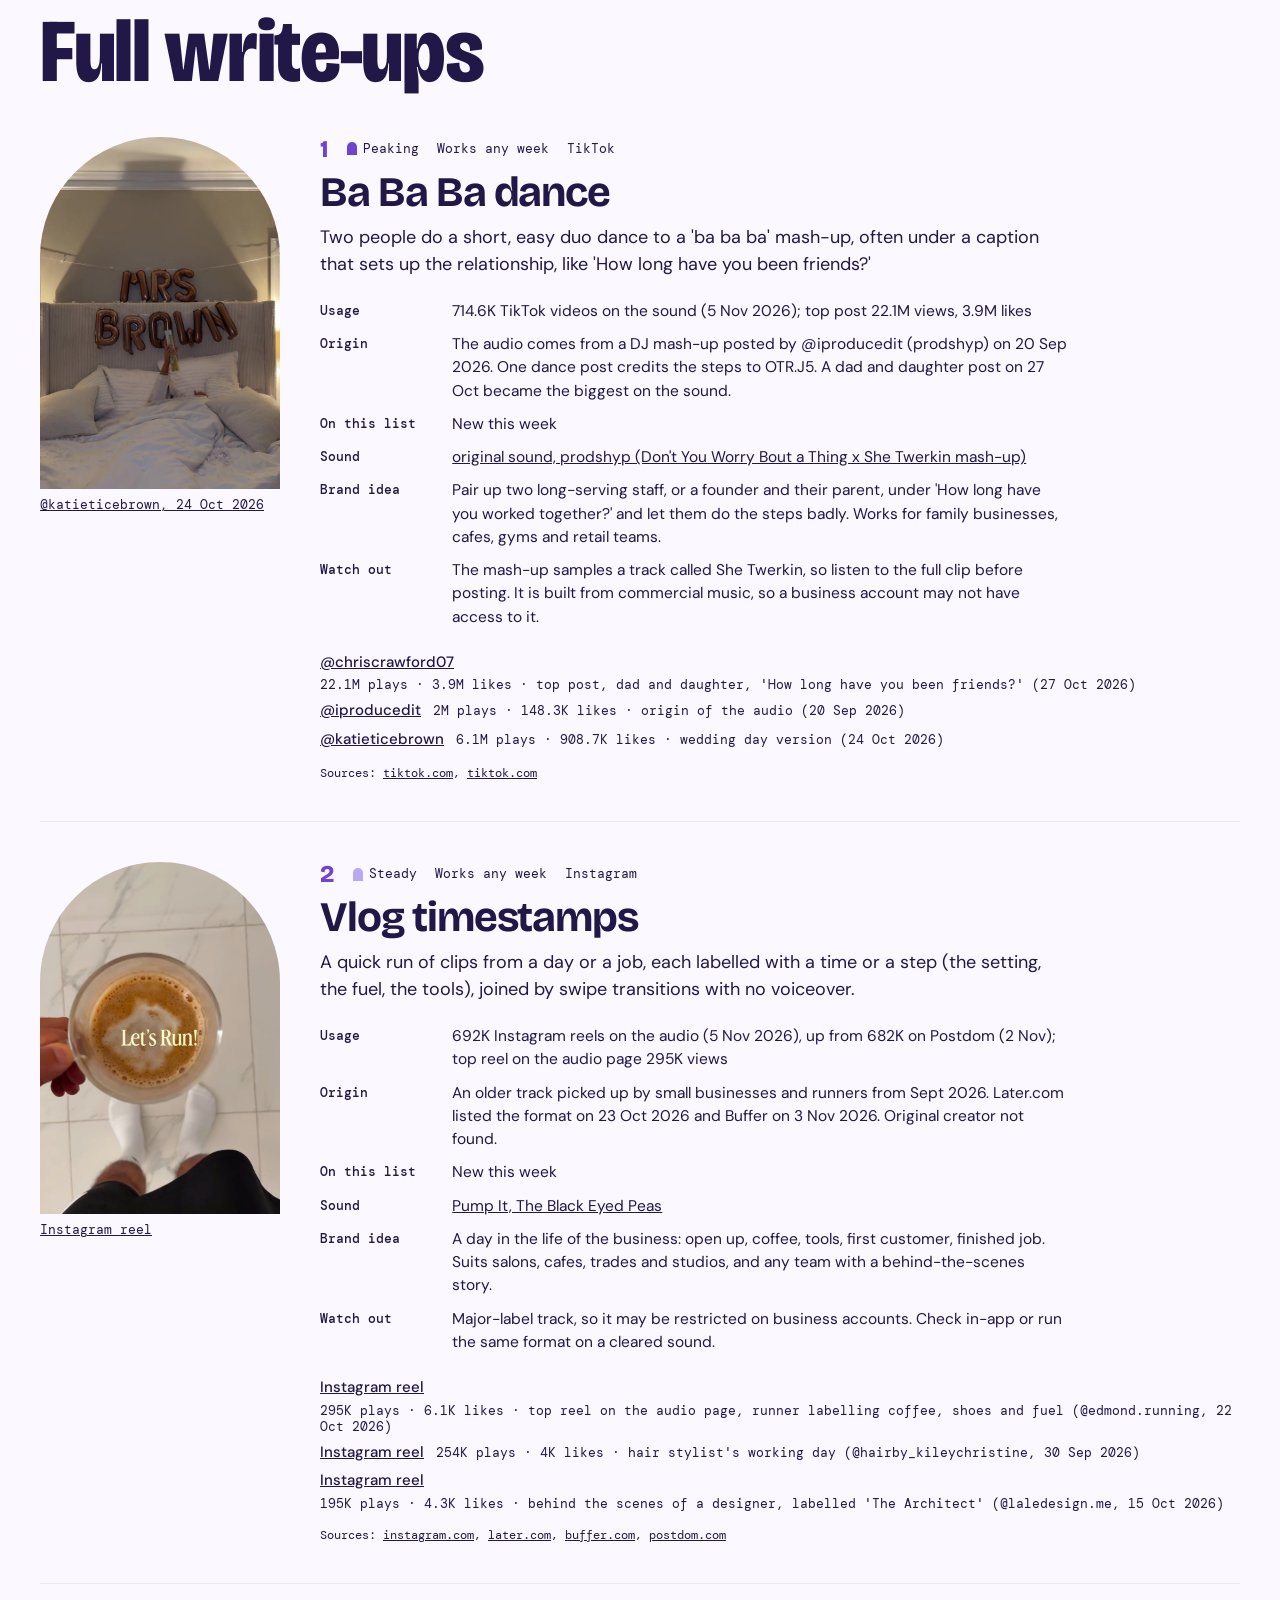
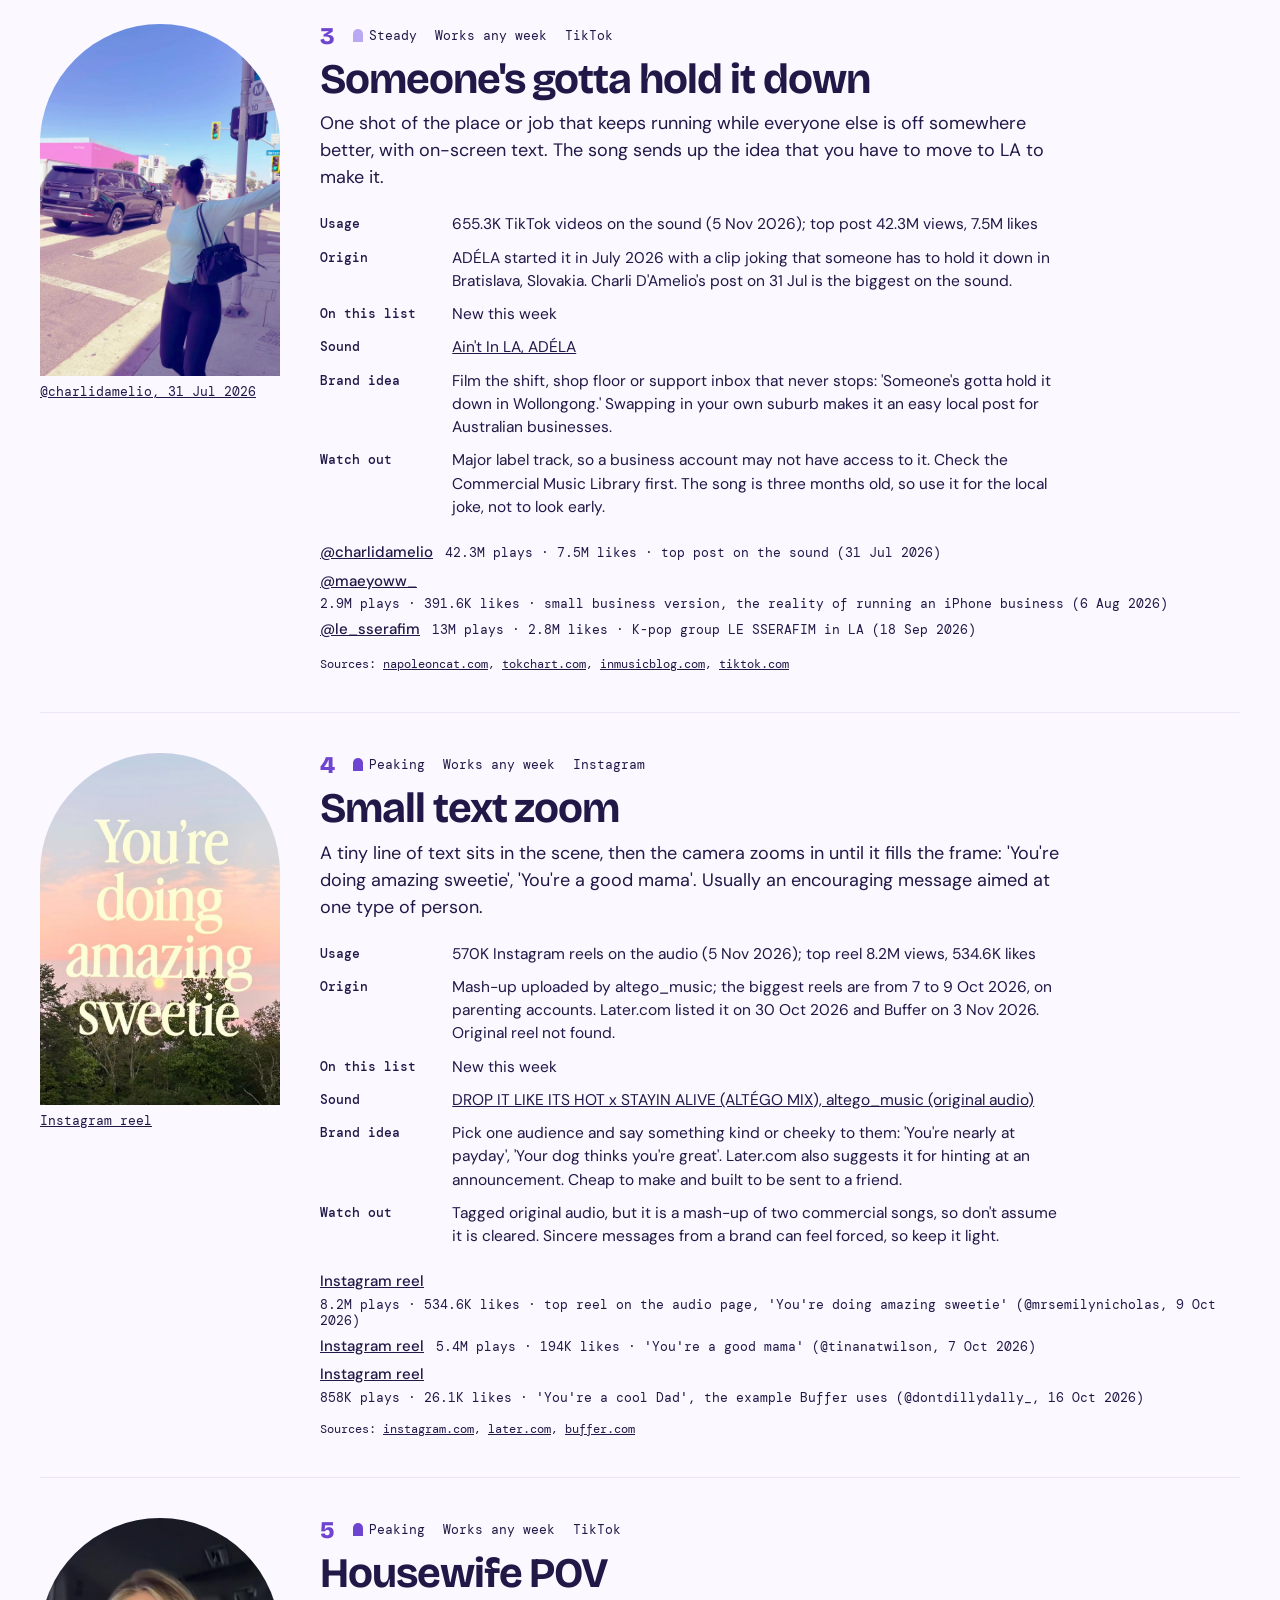
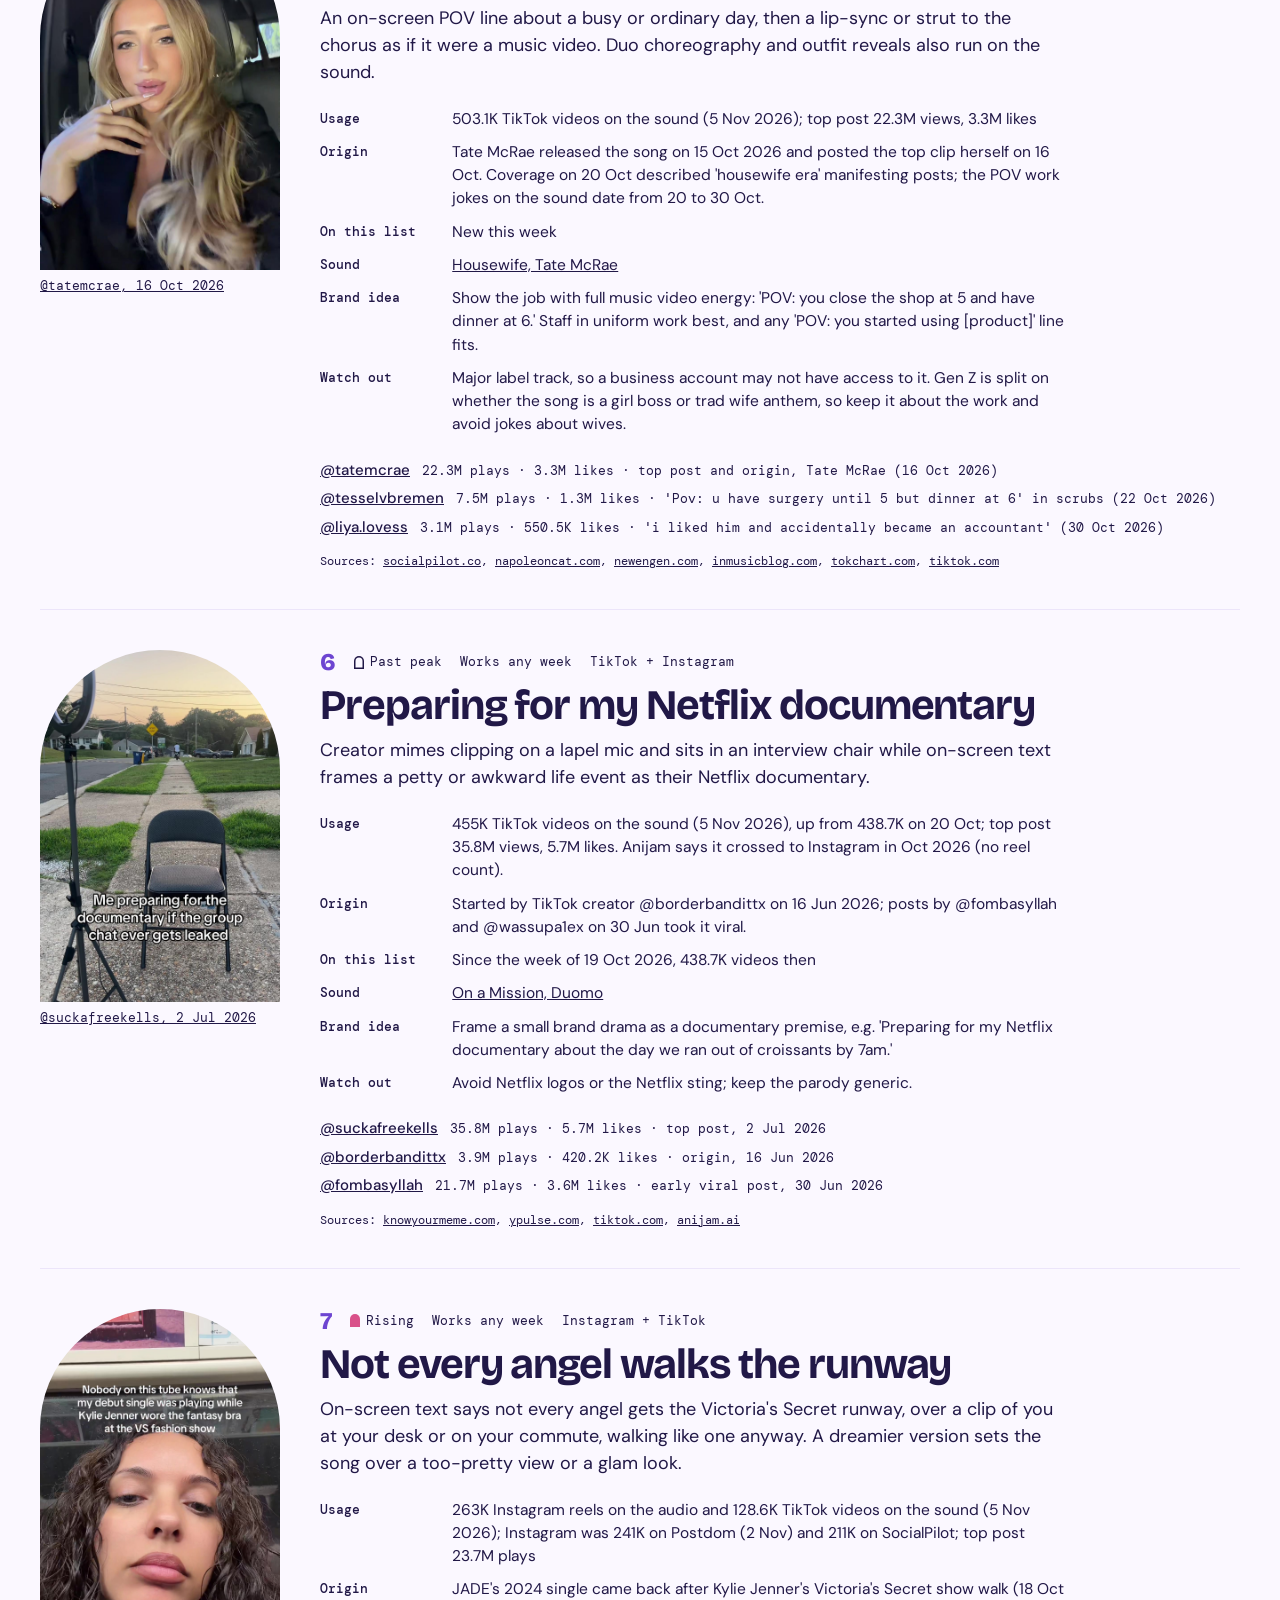
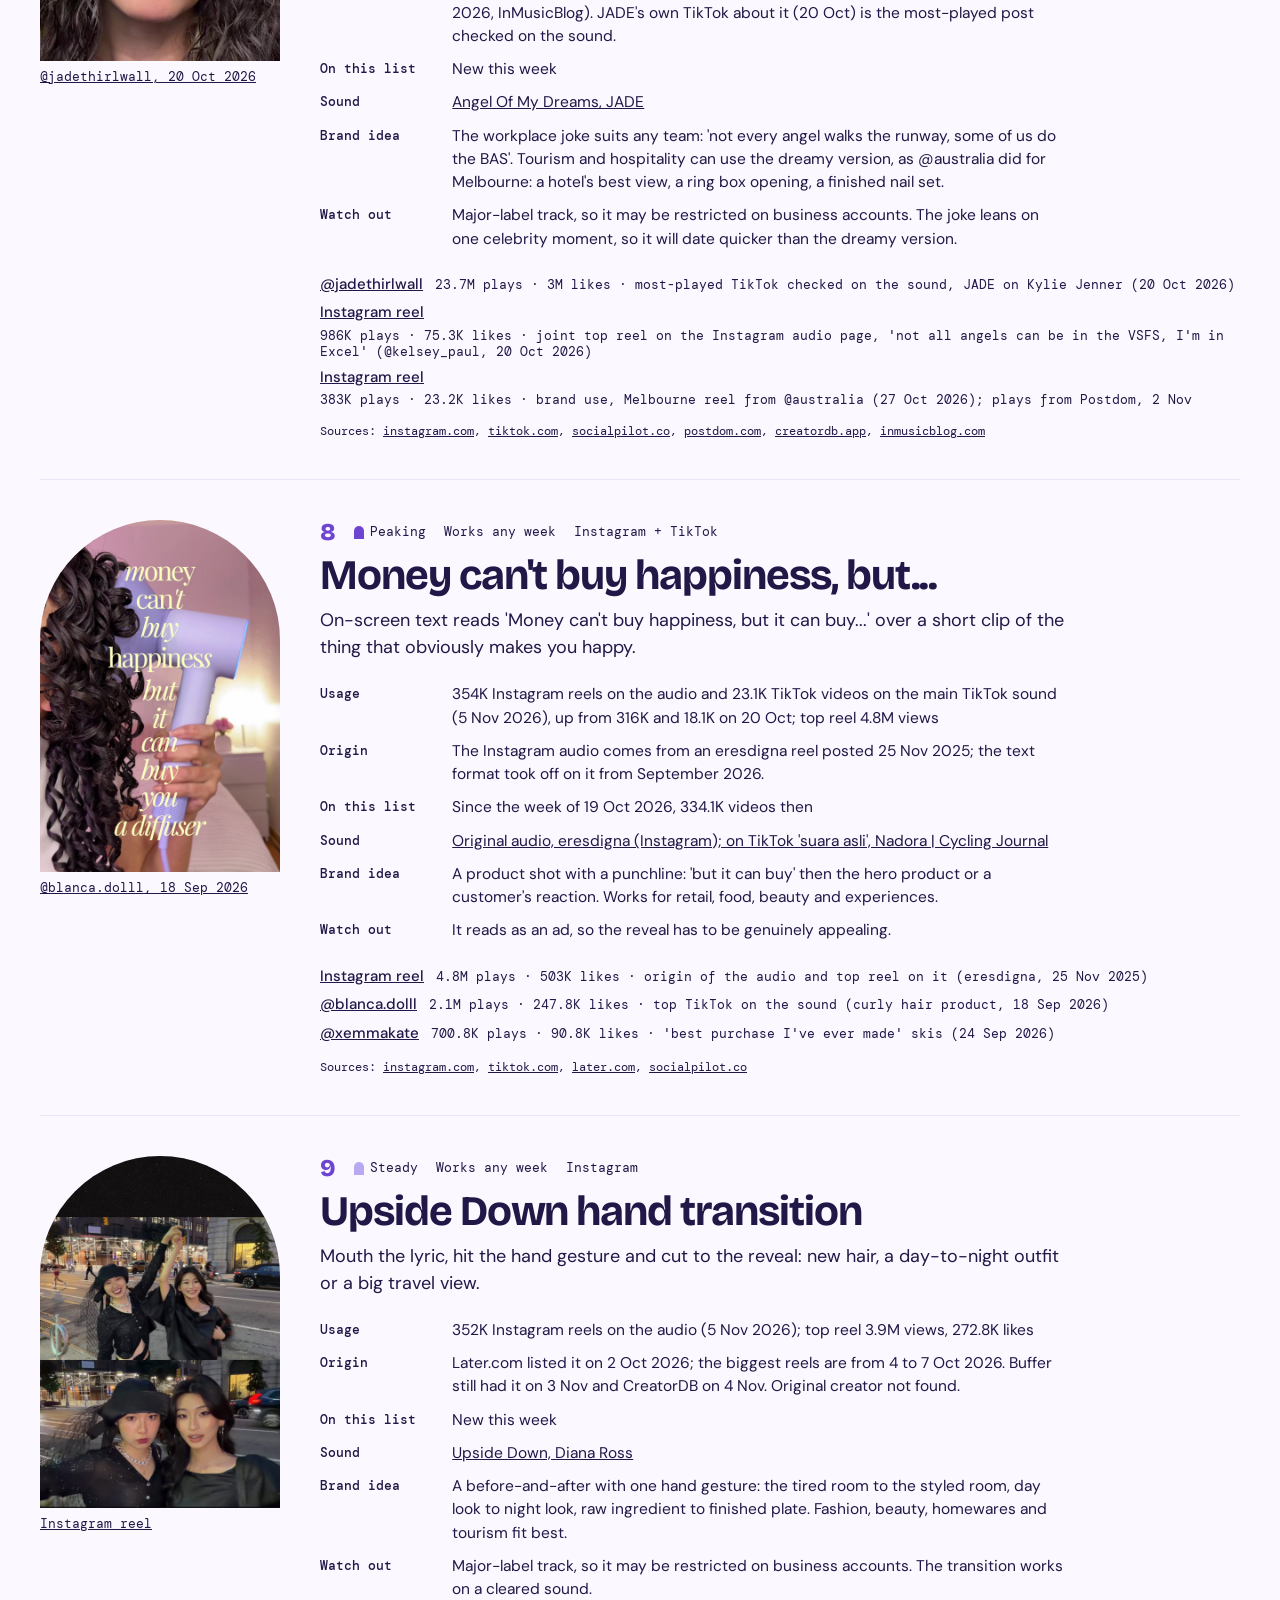
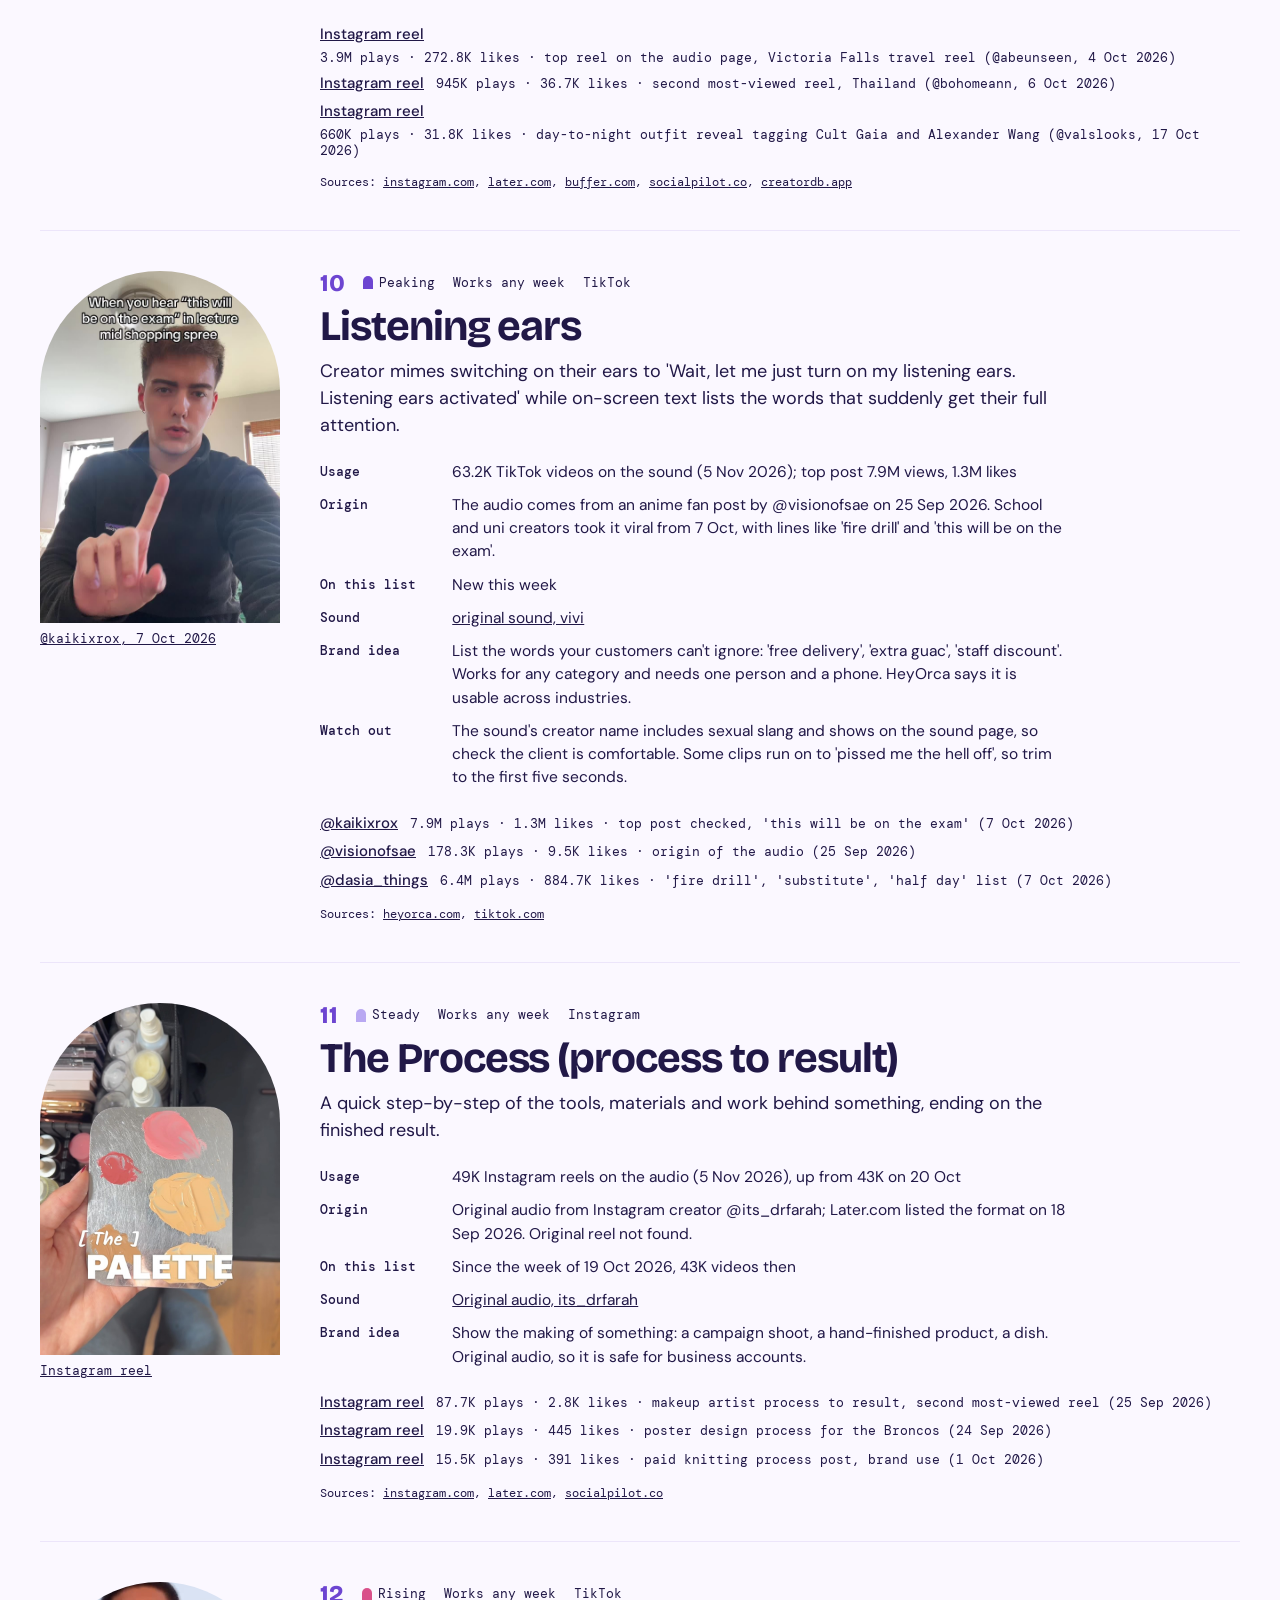
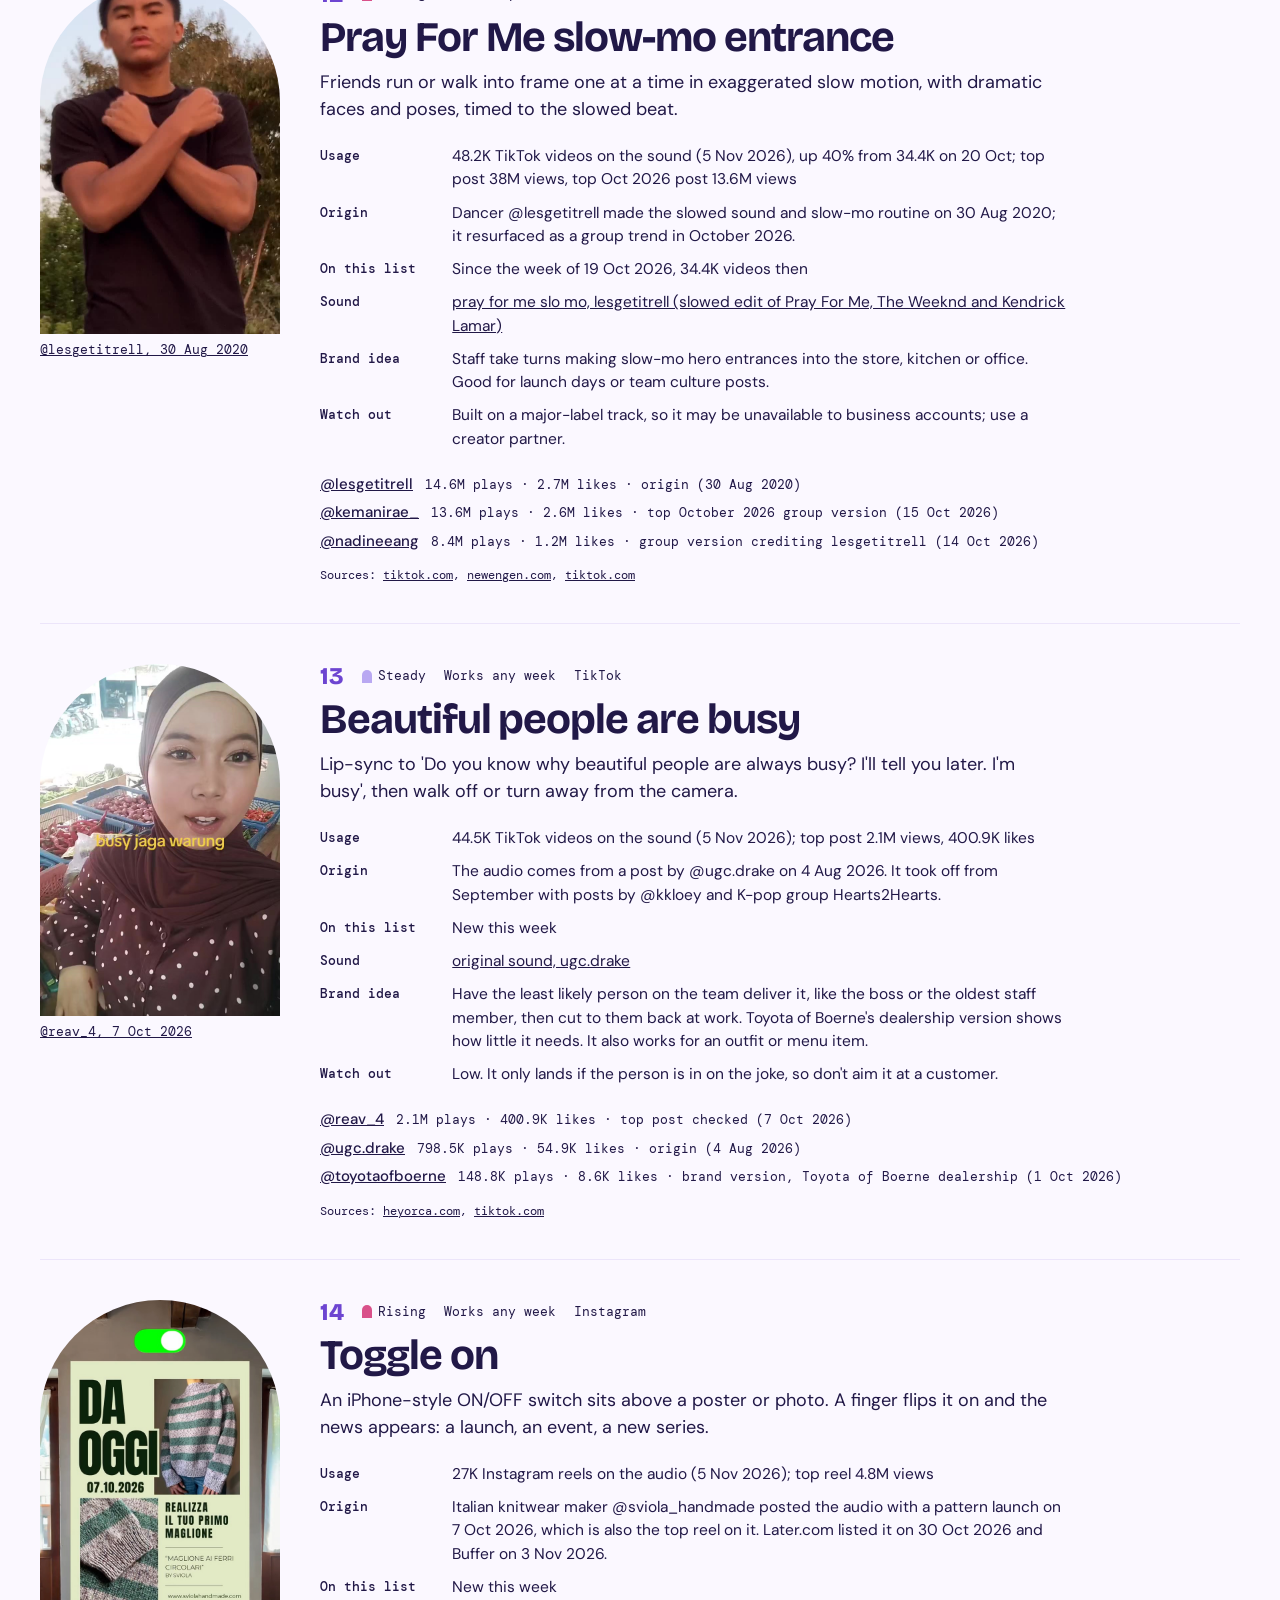
==== commit 55a5ec19: "Use soft glass for the top buttons Co-Authored-By: Claude Opus 5.5 <noreply@anthropic.com>" ====
--- a/index.html
+++ b/index.html
@@ -34,8 +34,8 @@
 .a-nav{align-items:center}
 .a-nav span{display:flex;gap:8px}
 .a-nav a{text-decoration:none}
-.a-nav span a{display:inline-flex;align-items:center;min-height:38px;padding:0 16px;border-radius:999px;background:var(--paper);color:var(--ink);font-size:14.5px;font-weight:600;white-space:nowrap}
-.a-nav span a:hover{background:var(--pop)}
+.a-nav span a{display:inline-flex;align-items:center;min-height:38px;padding:0 16px;border-radius:999px;background:rgb(255 255 255 / .16);color:var(--paper);font-size:14.5px;font-weight:600;white-space:nowrap}
+.a-nav span a:hover{background:var(--pop);color:var(--ink)}
 .a-mast{position:relative;z-index:2;font:800 clamp(52px,8.5vw,136px)/.95 var(--head);font-stretch:75%;letter-spacing:-.012em;margin:12px 0 0;white-space:nowrap}
 .a-mast br{display:none}
 .a-what{position:relative;z-index:2;max-width:min(56%,700px);margin-top:18px}
@@ -127,7 +127,7 @@
 @media (max-width:760px){
  .wrap{padding:0 16px}
  .a-hero{min-height:0;padding:14px 16px 0}
- .a-nav{font-size:13px;flex-wrap:wrap;gap:4px 8px}.a-nav span{gap:4px;flex-wrap:wrap}.a-nav span a{min-height:36px;padding:0 10px;font-size:12.5px}
+ .a-nav{font-size:13px;flex-wrap:wrap;gap:4px 8px}.a-nav span{gap:4px;flex-wrap:wrap}.a-nav span a{min-height:36px;padding:0 8px;font-size:12.5px}
  .a-mast{white-space:normal;font-size:clamp(52px,19vw,104px);line-height:.9}
  .a-mast br{display:inline}
  .a-what{max-width:none}
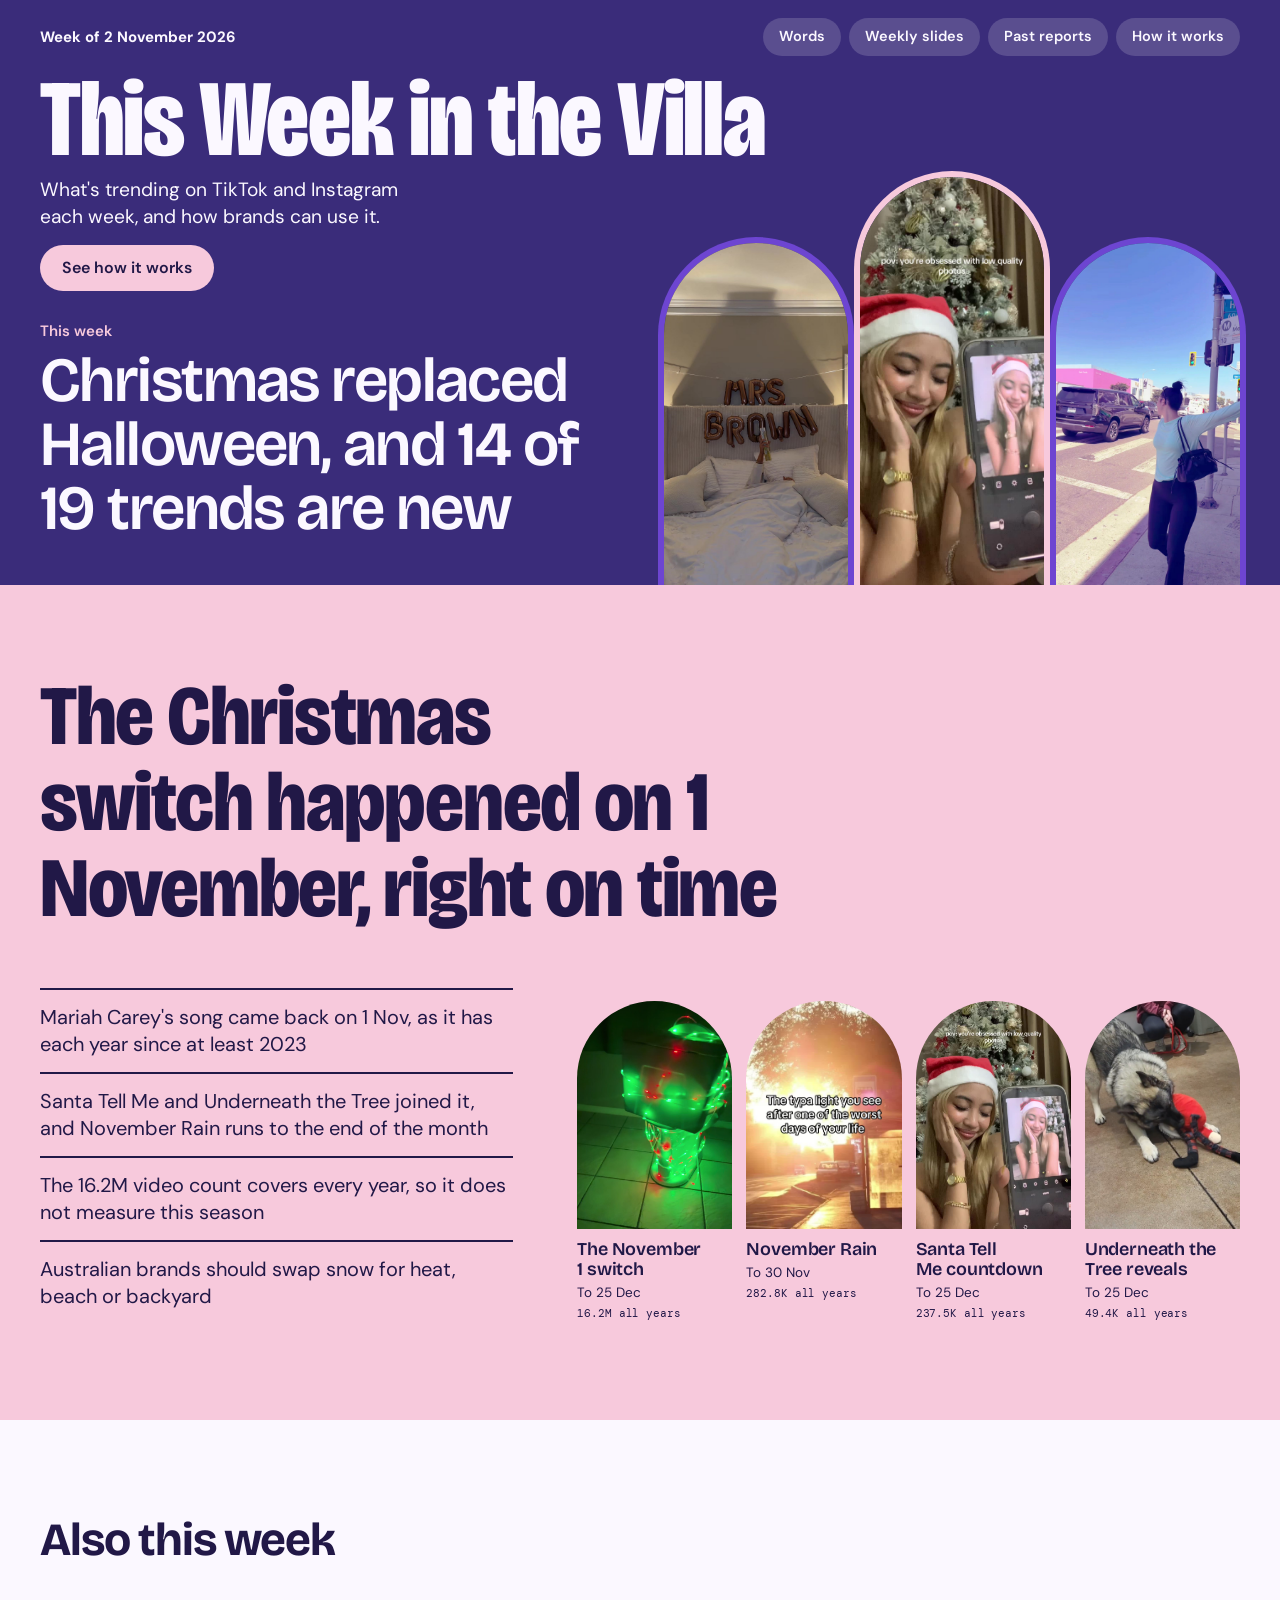
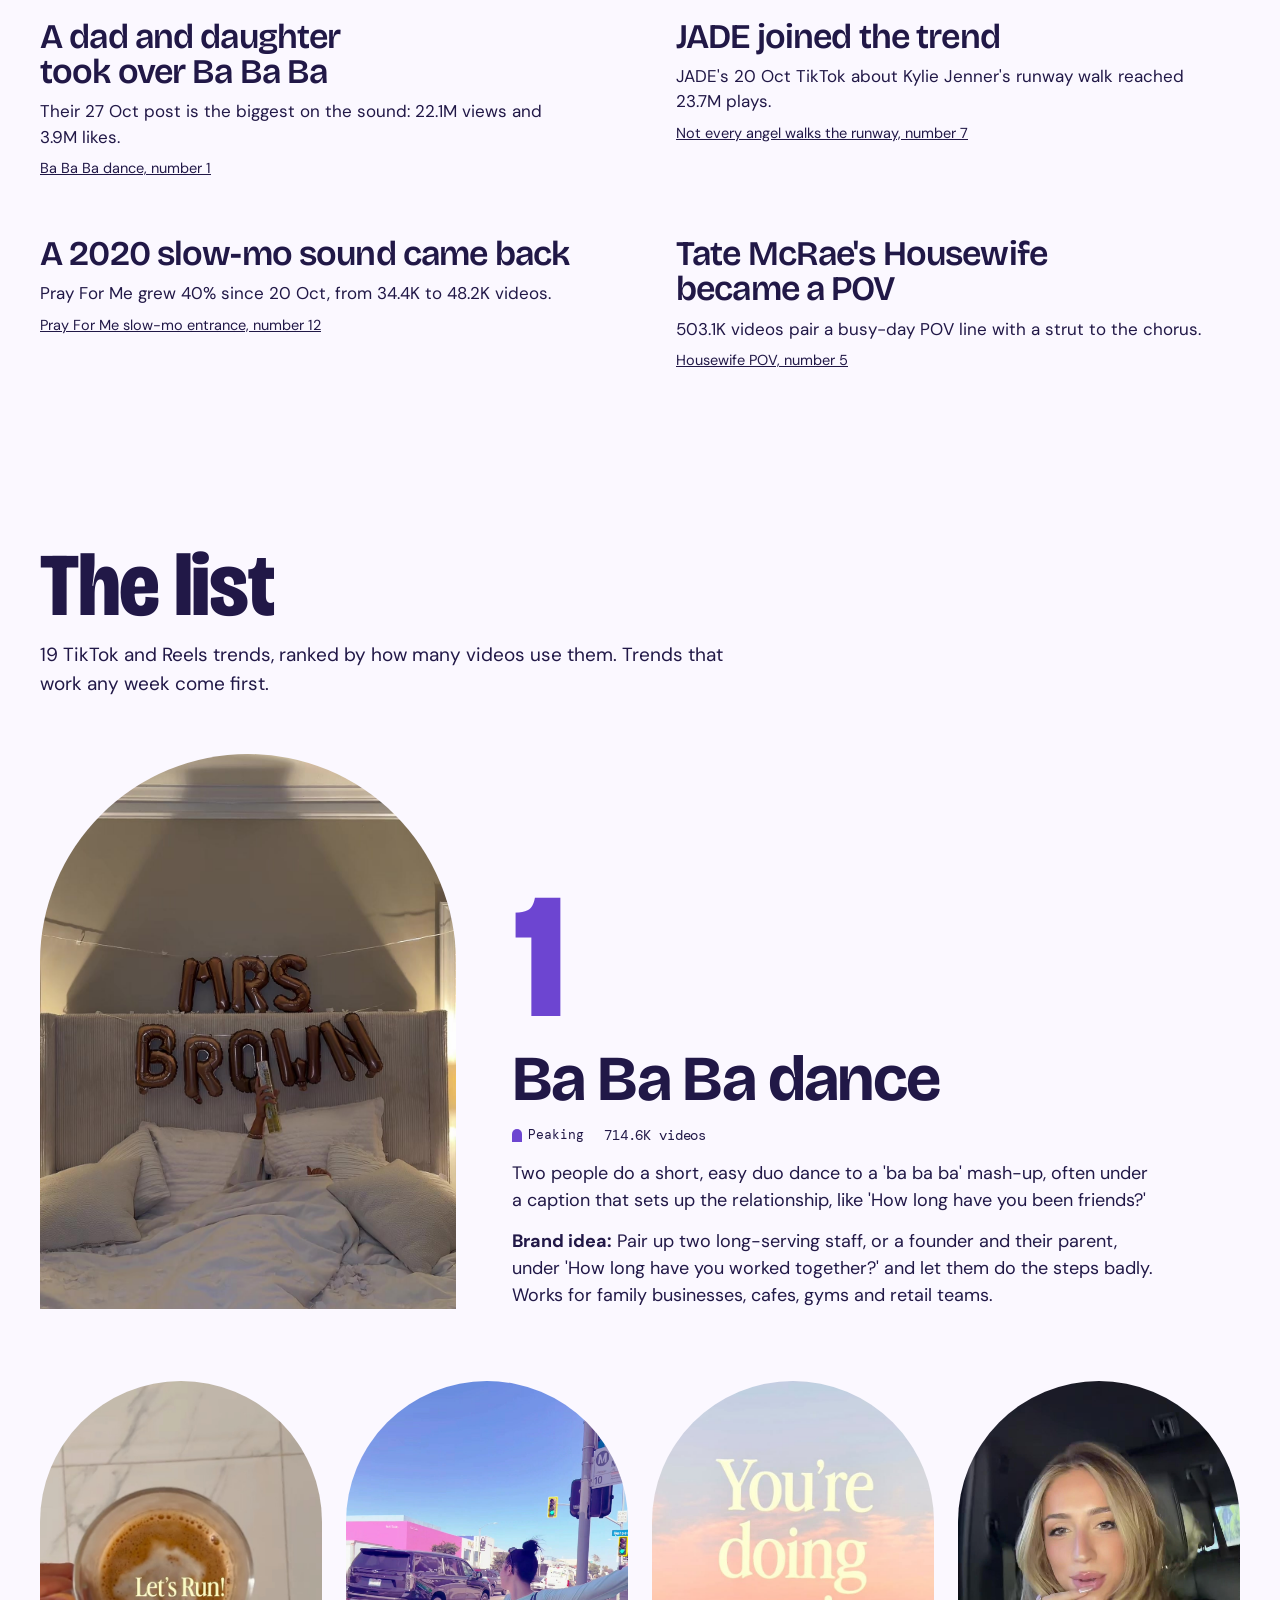
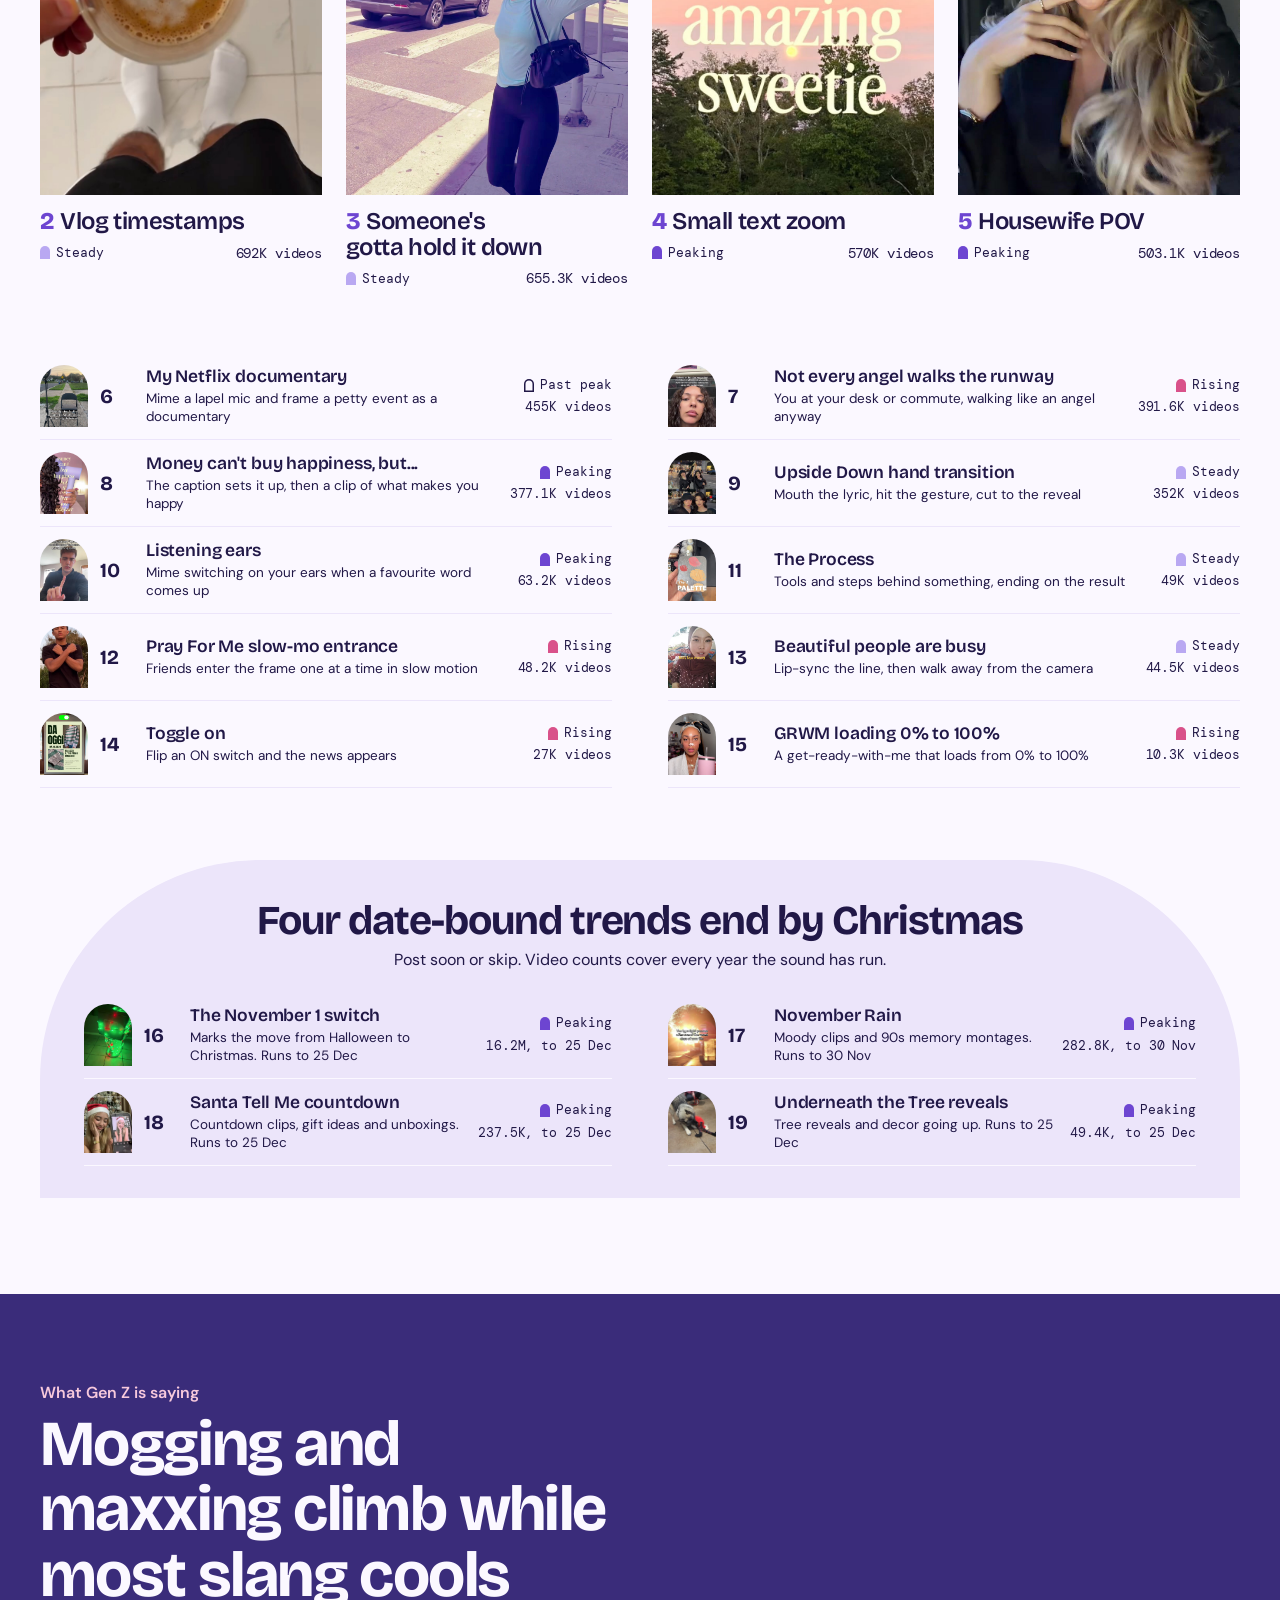
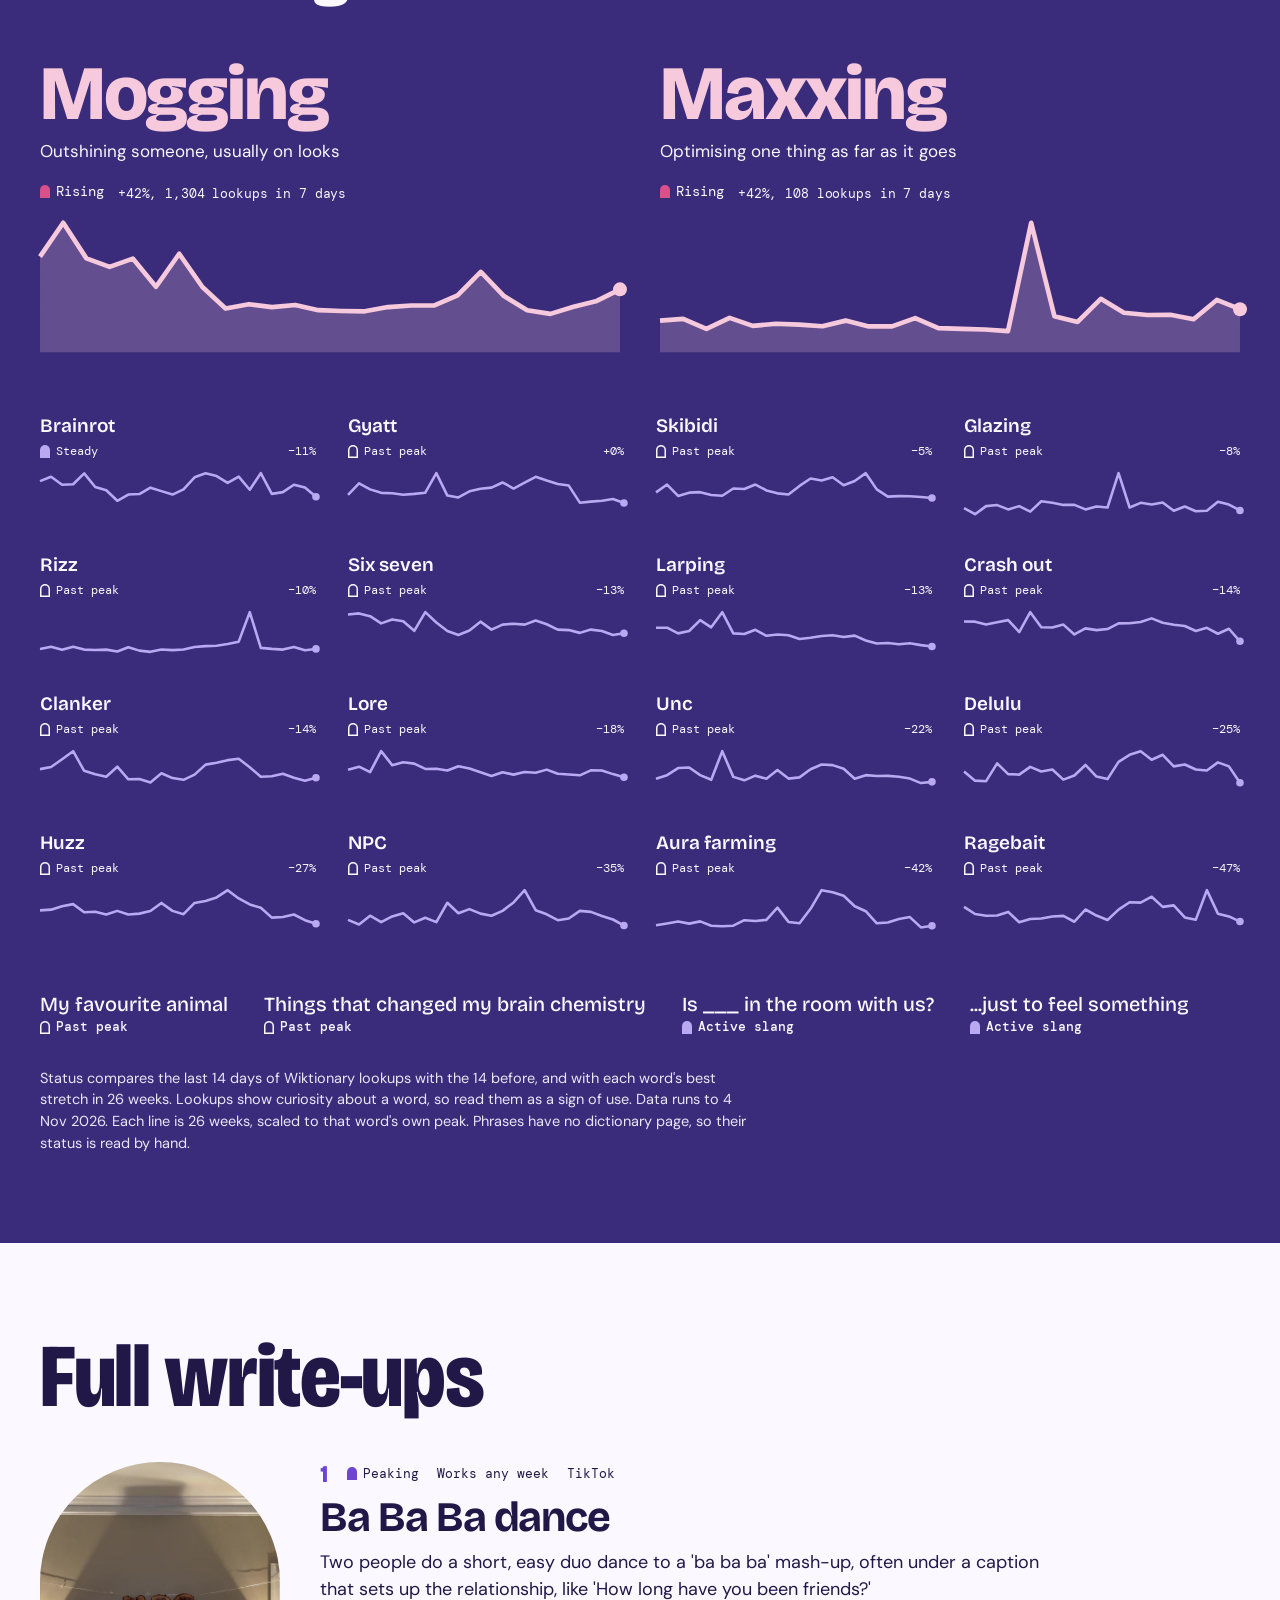
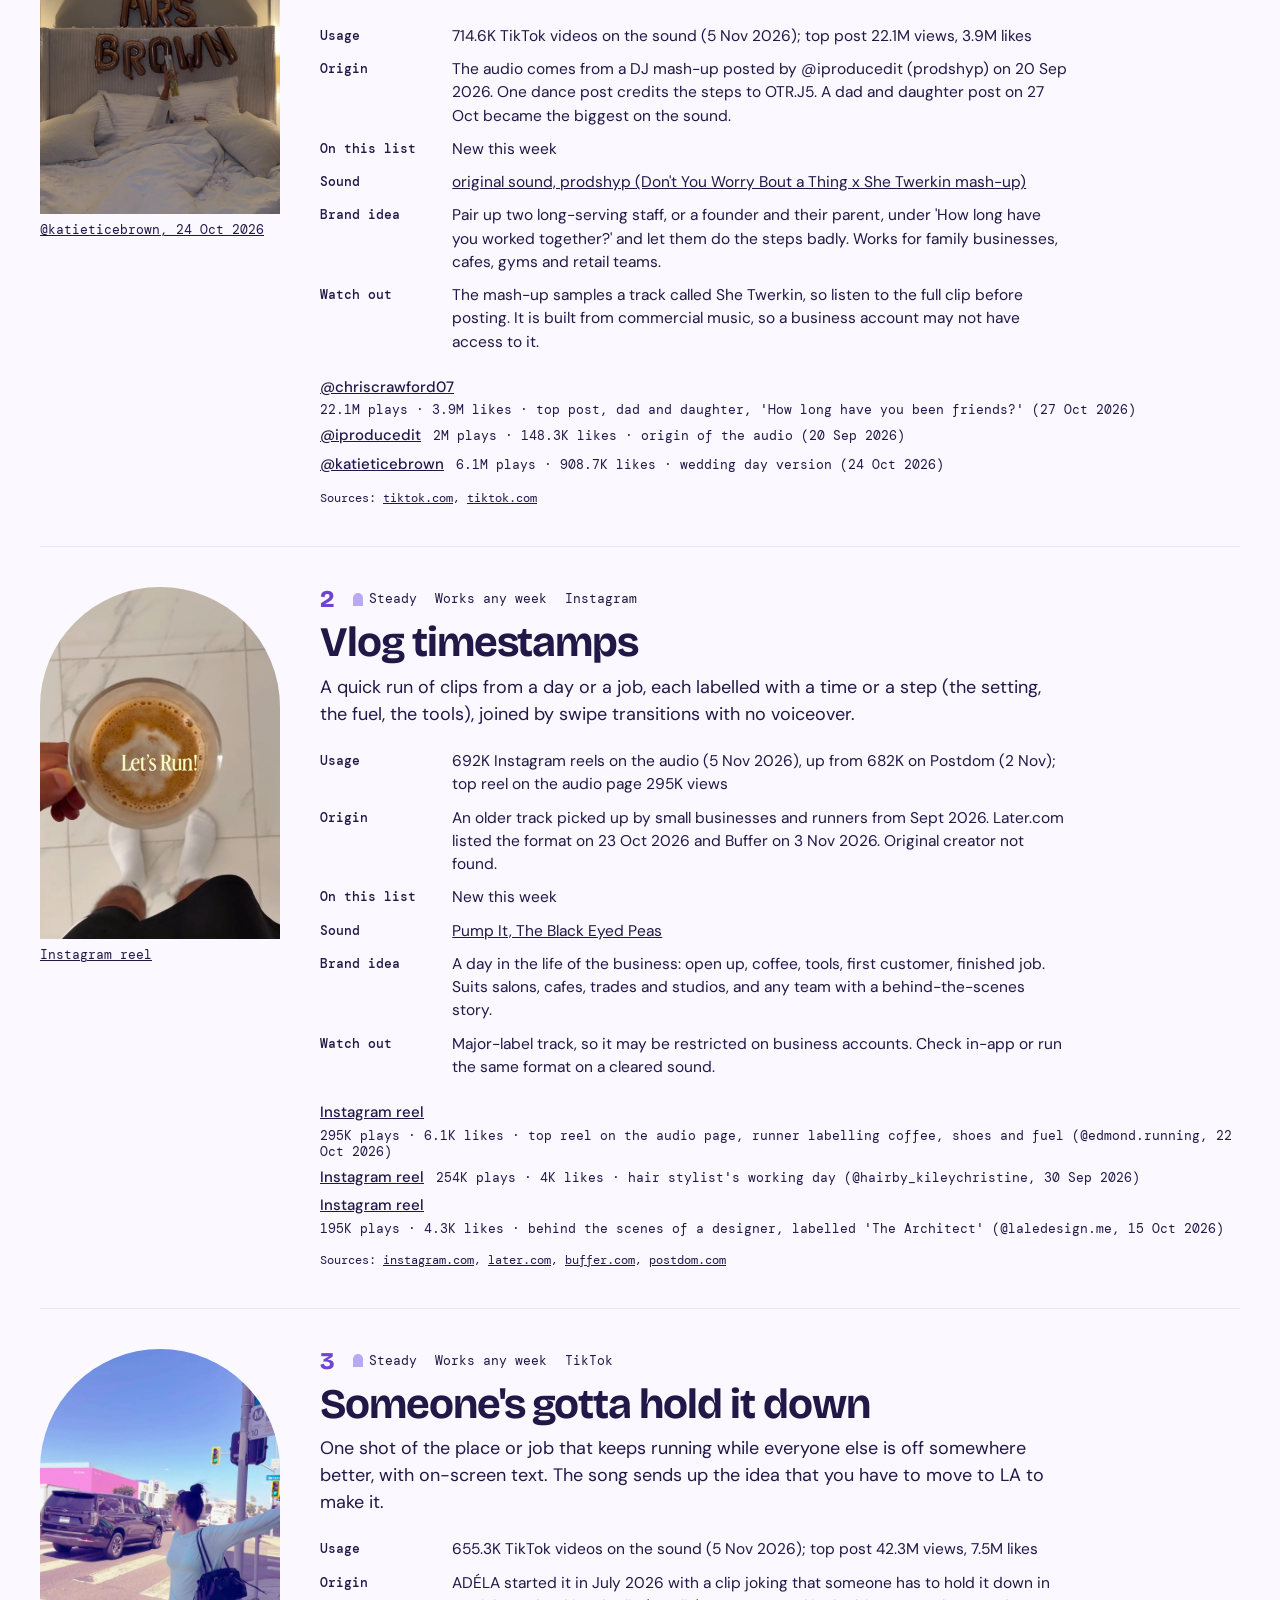
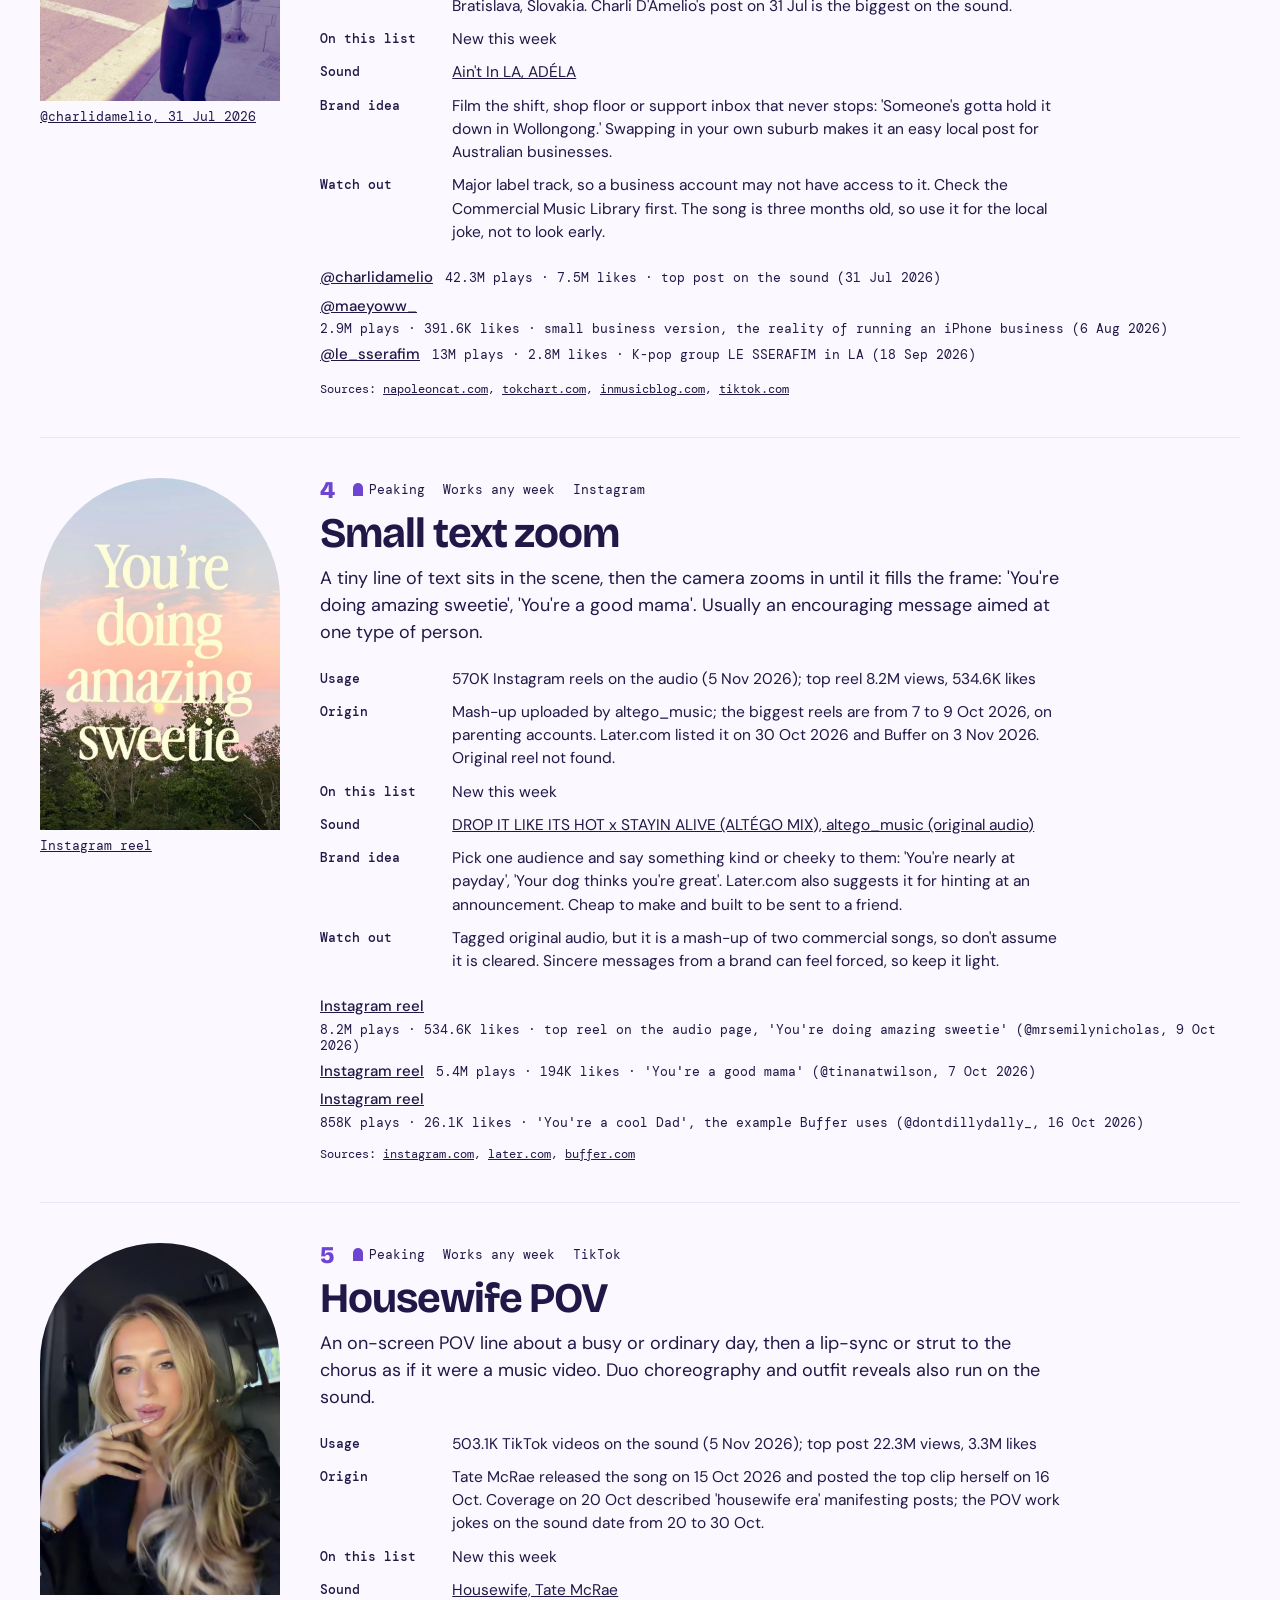
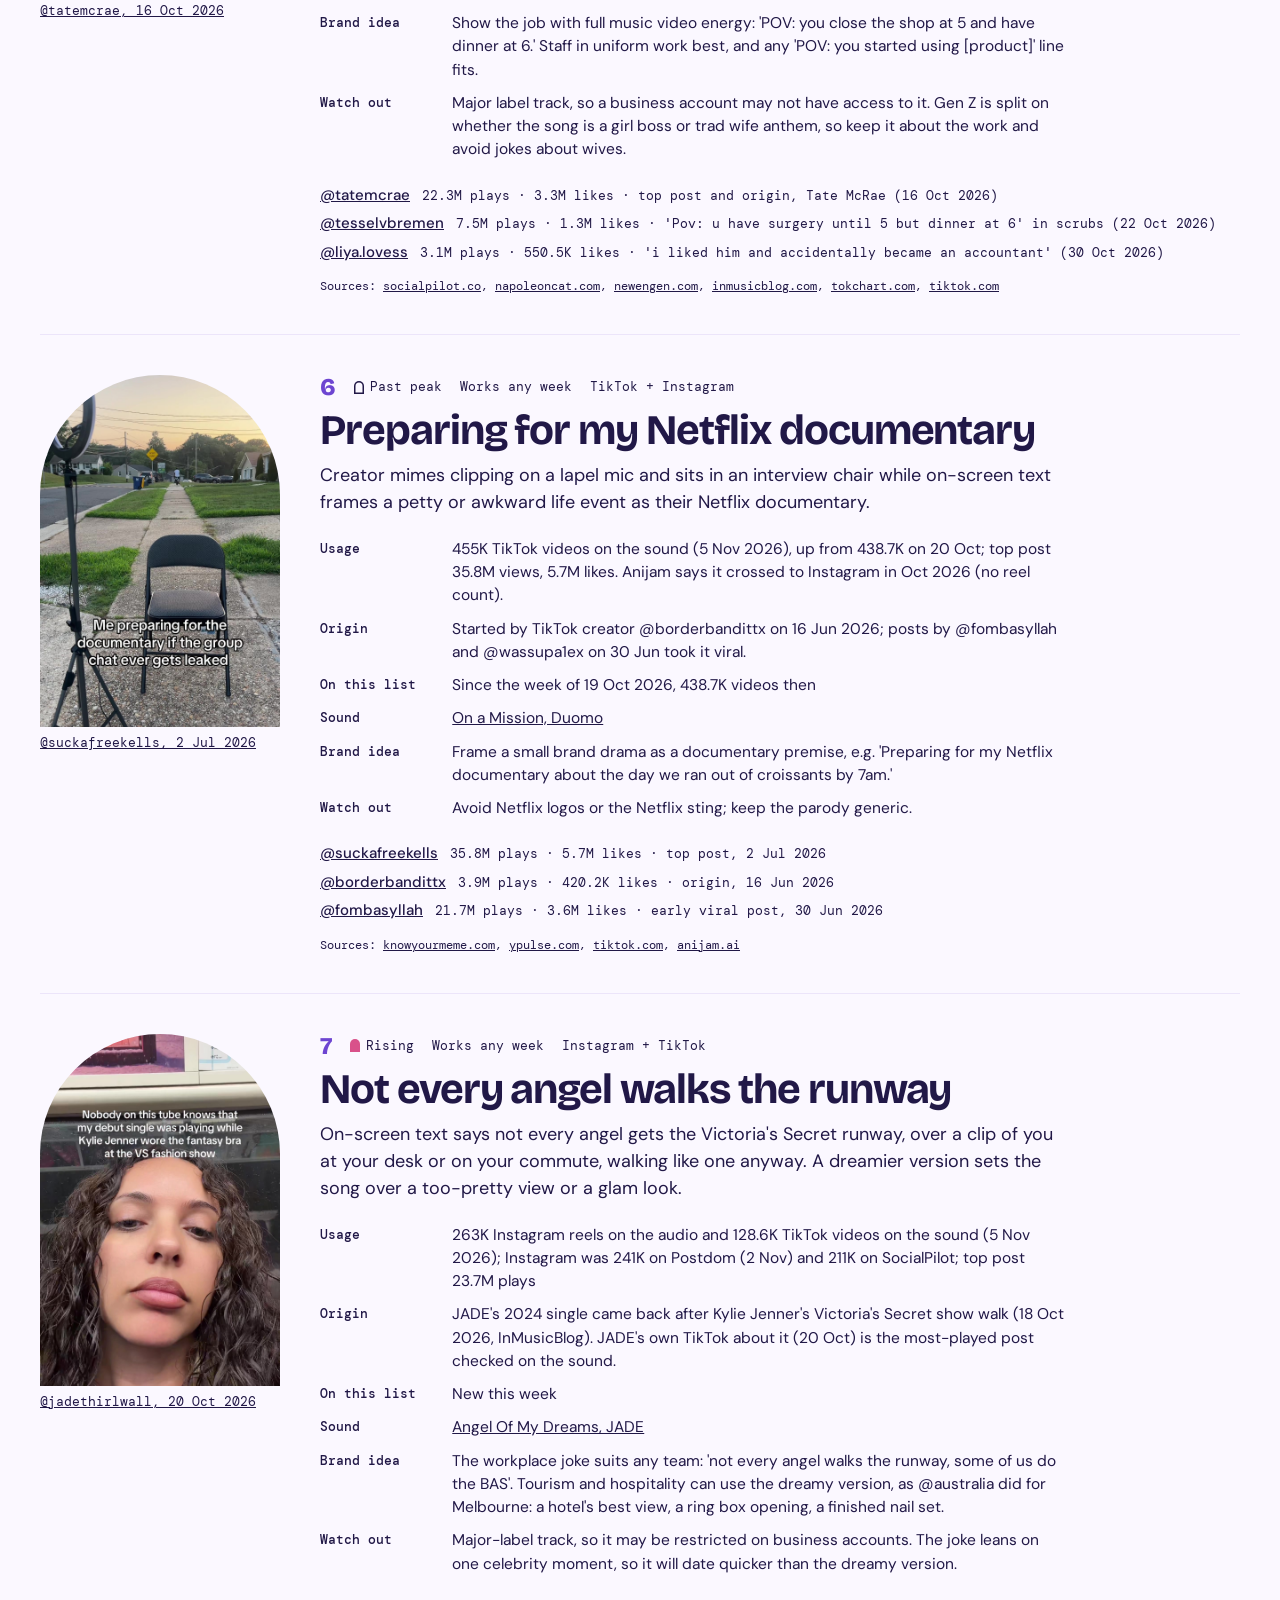
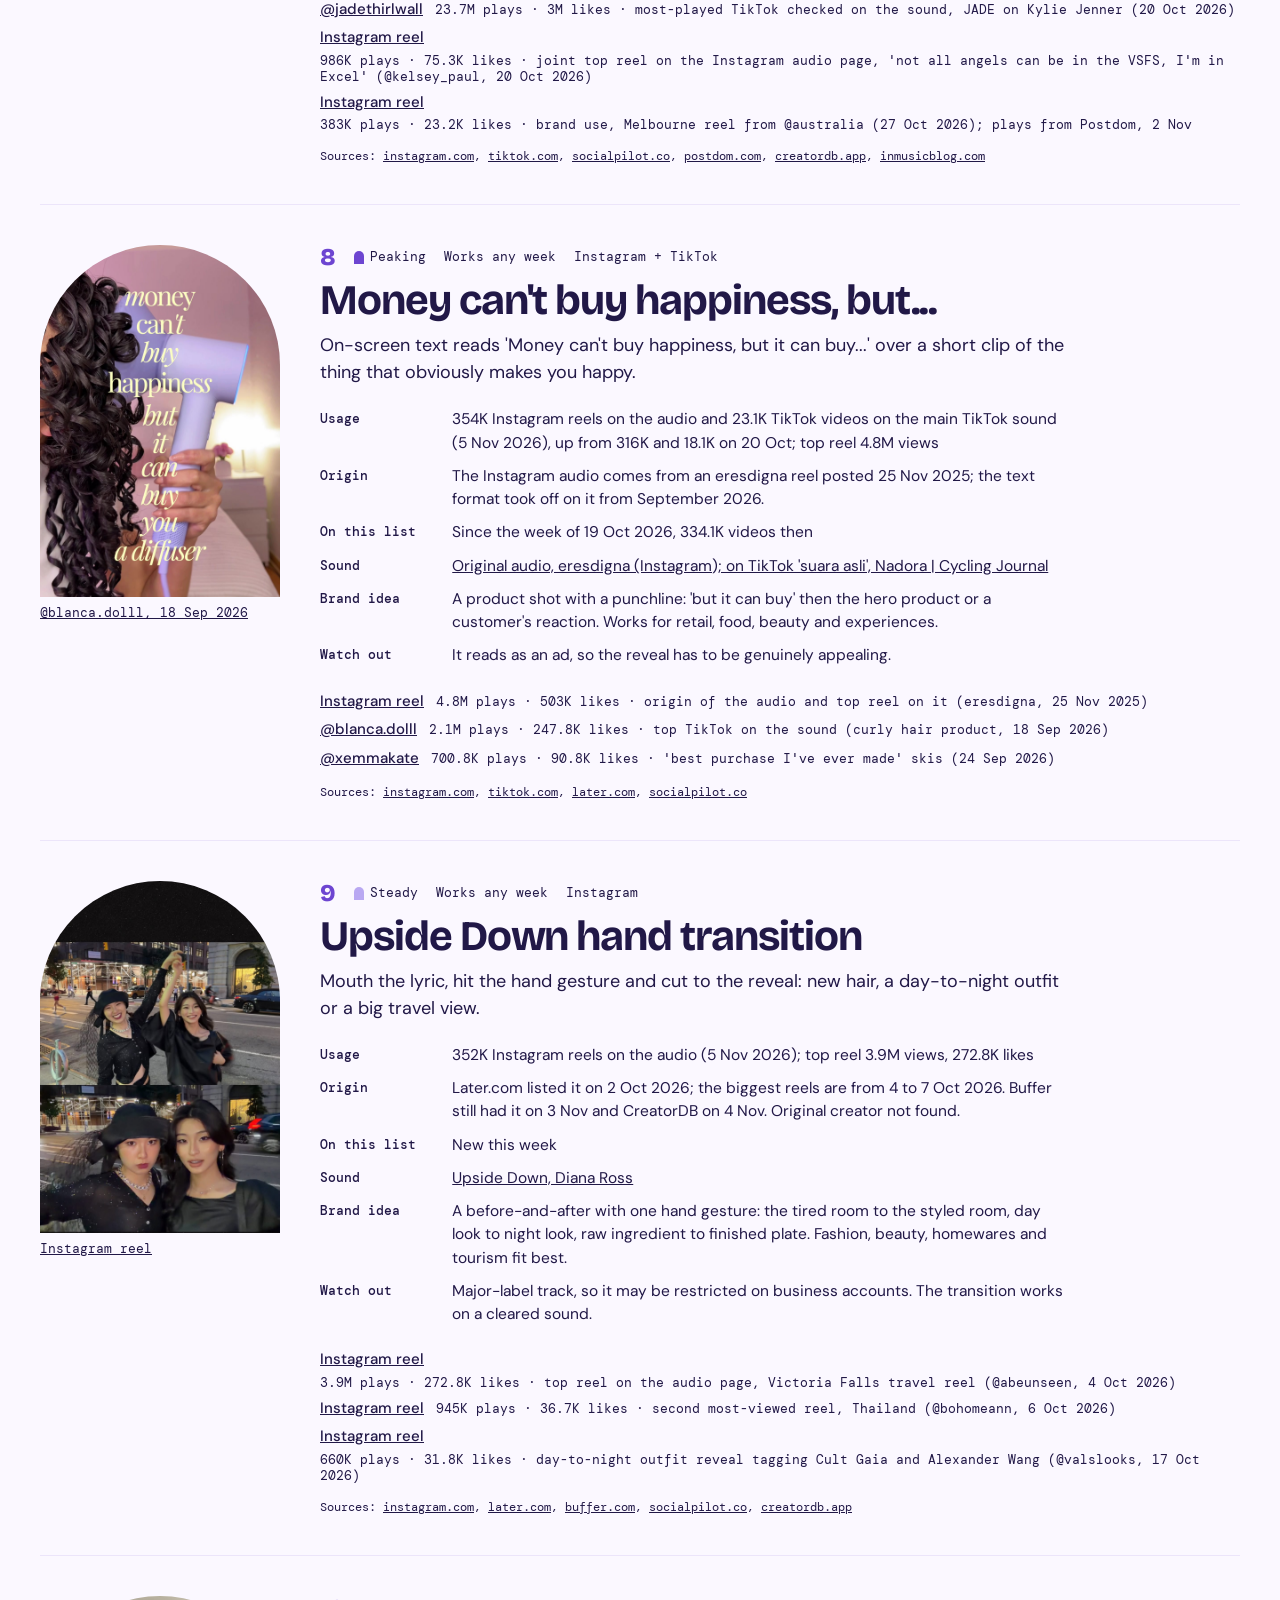
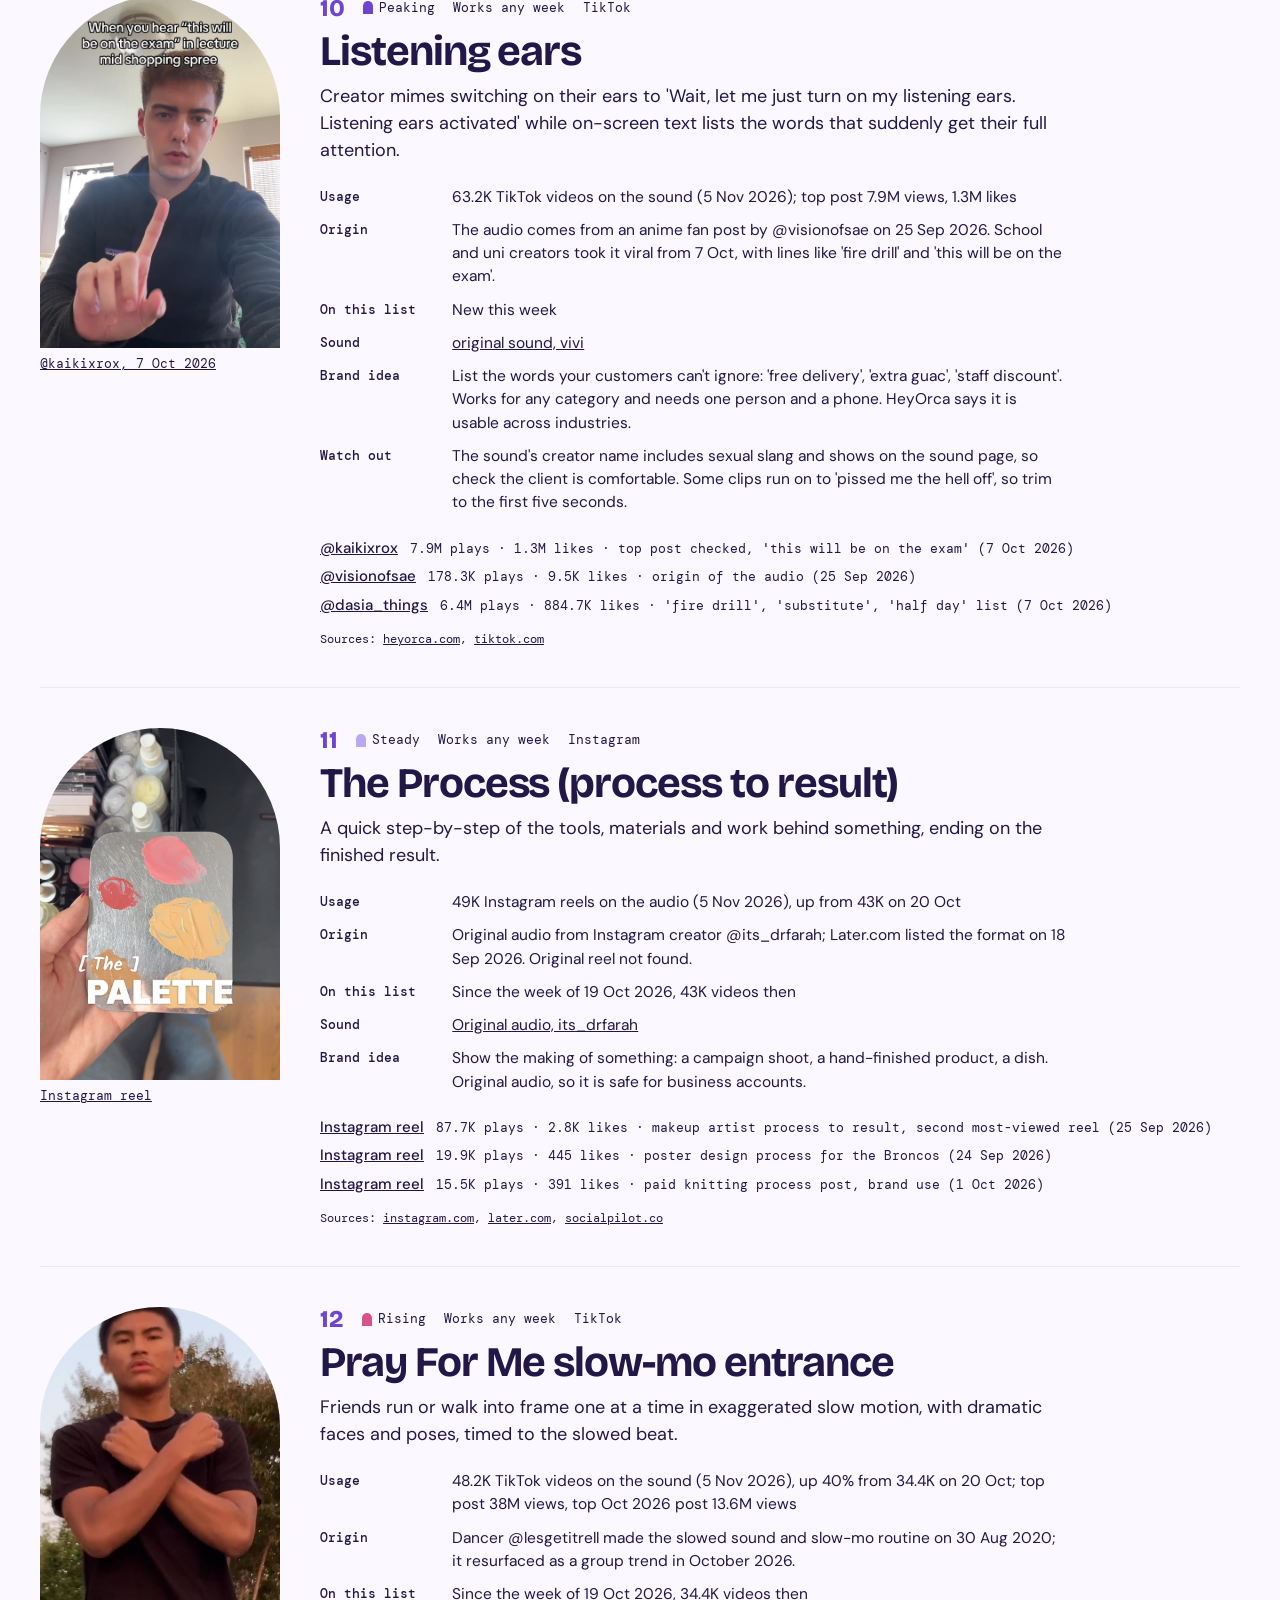
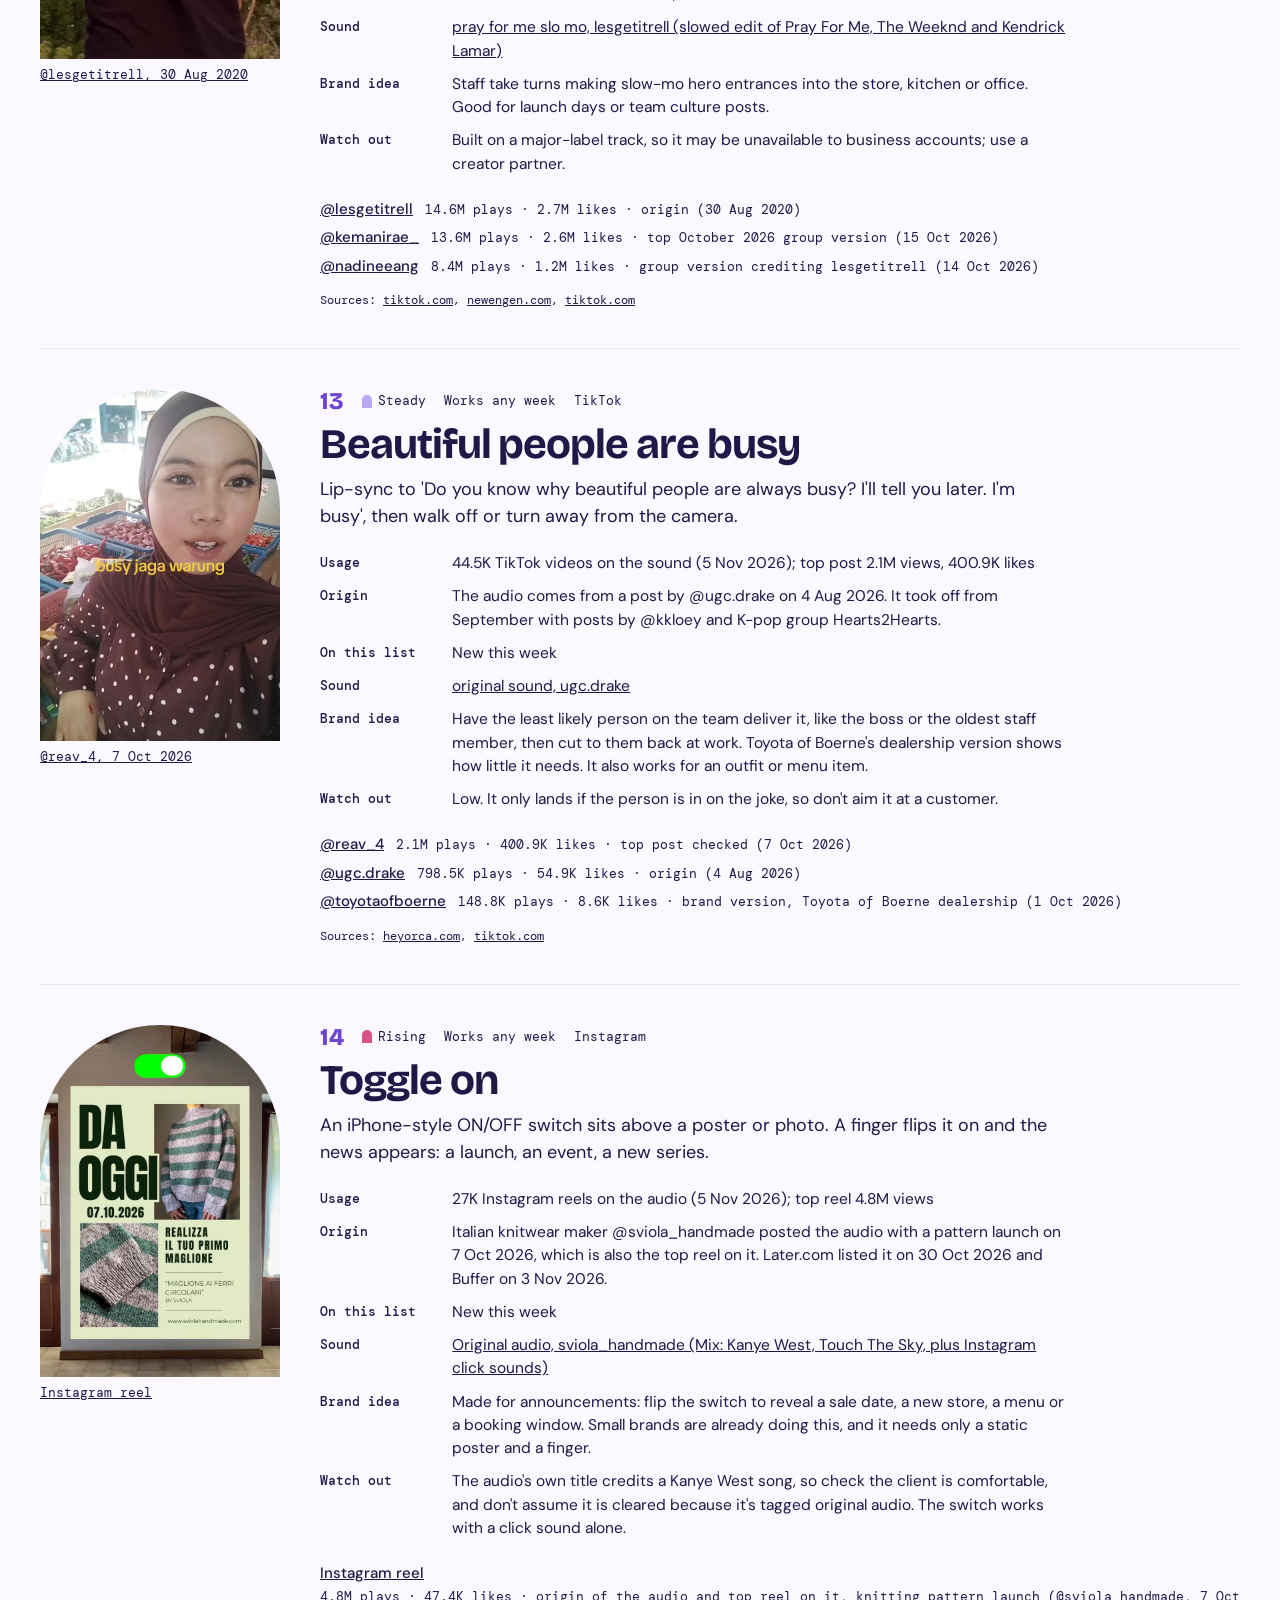
==== commit 1e3c10d9: "Three arches and a shorter header on the home page Co-Authored-By: Claude Opus 5.5 <noreply@anthropi" ====
--- a/index.html
+++ b/index.html
@@ -5,6 +5,7 @@
 <meta name="viewport" content="width=device-width, initial-scale=1">
 <title>This Week in the Villa · Week of 2 November 2026</title>
 <meta name="description" content="19 social trends ranked by how much they're used, for the week of 2 November 2026.">
+<link rel="icon" href="/this-week-in-the-villa/icon-64.png"><link rel="apple-touch-icon" href="/this-week-in-the-villa/icon-180.png">
 <link rel="preconnect" href="https://fonts.googleapis.com"><link rel="preconnect" href="https://fonts.gstatic.com" crossorigin>
 <link href="https://fonts.googleapis.com/css2?family=Bricolage+Grotesque:opsz,wdth,wght@12..96,75..100,400..800&family=DM+Mono:wght@400;500&family=DM+Sans:opsz,wght@9..40,400..700&display=swap" rel="stylesheet">
 <style>
@@ -29,7 +30,9 @@
 
 /* ============ A: magazine ============ */
 .wrap{max-width:1320px;margin:0 auto;padding:0 40px}
-.a-hero{position:relative;background:var(--deep);color:var(--paper);min-height:min(calc(100dvh - var(--bar)),860px);overflow:hidden;display:flex;flex-direction:column;padding:18px 40px 44px}
+.a-hero{position:relative;background:var(--deep);color:var(--paper);overflow:hidden;display:grid;grid-template-columns:minmax(0,1fr) minmax(0,1fr);column-gap:48px;padding:18px 40px 0}
+.a-nav,.a-mast{grid-column:1/-1}
+.a-col{display:flex;flex-direction:column;padding-bottom:44px}
 .a-nav{position:relative;z-index:2;display:flex;justify-content:space-between;gap:16px;font-size:15px}
 .a-nav{align-items:center}
 .a-nav span{display:flex;gap:8px}
@@ -38,20 +41,18 @@
 .a-nav span a:hover{background:var(--pop);color:var(--ink)}
 .a-mast{position:relative;z-index:2;font:800 clamp(52px,8.5vw,136px)/.95 var(--head);font-stretch:75%;letter-spacing:-.012em;margin:12px 0 0;white-space:nowrap}
 .a-mast br{display:none}
-.a-what{position:relative;z-index:2;max-width:min(56%,700px);margin-top:18px}
+.a-what{margin-top:6px}
 .a-what p{font-size:clamp(17px,1.5vw,20px);line-height:1.4;text-wrap:balance}
 .a-btn{display:inline-flex;align-items:center;min-height:46px;margin-top:14px;padding:0 22px;border-radius:999px;background:var(--pop);color:var(--ink);font-weight:600;text-decoration:none}
 .a-btn:hover{background:var(--paper)}
 .a-kick{font:600 15px var(--body);color:var(--pop);margin-bottom:8px}
-.a-lead{position:relative;z-index:2;max-width:min(55%,700px);margin-top:auto;padding-top:40px}
+.a-lead{padding-top:30px}
 .a-lead h1{font-size:clamp(38px,4.9vw,70px);font-weight:600}
-.a-lead p:not(.a-kick){margin-top:18px;font-size:19px;max-width:40ch;color:var(--soft)}
-.a-arch{position:absolute;right:5%;bottom:0;top:30px;width:min(40%,520px)}
-.a-arch .s1,.a-arch .s2,.a-arch figure{position:absolute;left:50%;bottom:0;translate:-50% 0;border-radius:var(--arch)}
-.a-arch .s1{width:100%;height:100%;background:var(--accent)}
-.a-arch .s2{width:84%;height:calc(100% - clamp(120px,14vw,216px));background:var(--pop)}
-.a-arch figure{width:68%;height:calc(100% - clamp(160px,17.5vw,270px));overflow:hidden}
-.a-arch img{object-position:50% 30%}
+.a-trio{display:flex;gap:12px;align-items:flex-end;min-height:400px;margin-top:6px}
+.a-trio a{display:block;flex:1;min-width:0;height:84%;border-radius:var(--arch);overflow:hidden;box-shadow:0 0 0 6px var(--accent)}
+.a-trio a:nth-child(2){height:100%;box-shadow:0 0 0 6px var(--pop)}
+.a-trio a:hover{box-shadow:0 0 0 6px var(--paper)}
+.a-lead h1{font-size:clamp(38px,4.9vw,70px);font-weight:600}
 
 .a-feature{background:var(--pop);padding:88px 0 96px}
 .a-feature h2{font-size:clamp(40px,6.6vw,96px);max-width:20ch;font-weight:800;font-stretch:85%;letter-spacing:-.015em}
@@ -126,15 +127,13 @@
 }
 @media (max-width:760px){
  .wrap{padding:0 16px}
- .a-hero{min-height:0;padding:14px 16px 0}
+ .a-hero{display:flex;flex-direction:column;padding:14px 16px 0}
+ .a-col{padding-bottom:0}
+ .a-trio{height:280px;margin-top:24px}
  .a-nav{font-size:13px;flex-wrap:wrap;gap:4px 8px}.a-nav span{gap:4px;flex-wrap:wrap}.a-nav span a{min-height:36px;padding:0 8px;font-size:12.5px}
  .a-mast{white-space:normal;font-size:clamp(52px,19vw,104px);line-height:.9}
  .a-mast br{display:inline}
- .a-what{max-width:none}
- .a-lead{max-width:none;padding-top:20px;margin-top:0;order:1}
- .a-lead p{font-size:17px}
- .a-arch{position:relative;inset:auto;width:100%;max-width:340px;aspect-ratio:1/1.12;margin:28px auto 0;order:2}
- .a-arch .s2{height:88%}.a-arch figure{height:76%}
+ .a-lead{padding-top:20px}
  .a-feature{padding:56px 0 60px}
  .a-arcade{grid-template-columns:repeat(2,minmax(0,1fr));gap:20px 14px}
  .a-facts li{font-size:18px}
@@ -201,9 +200,9 @@
 <header class="a-hero">
  <div class="a-nav"><b>Week of 2 November 2026</b><span><a href="#words">Words</a><a href="slides/">Weekly slides</a><a href="archive/">Past reports</a><a href="how/">How it works</a></span></div>
  <p class="a-mast">This Week <br>in the Villa</p>
- <div class="a-what"><p>What's trending on TikTok and Instagram each week, and how brands can use it.</p><a class="a-btn" href="how/">See how it works</a></div>
- <div class="a-arch"><div class="s1"></div><div class="s2"></div><figure><img src="img/18.jpg?v=2026-11-06" alt="Example post for Santa Tell Me countdown"></figure></div>
- <div class="a-lead"><p class="a-kick">This week</p><h1>Christmas replaced Halloween, and 14 of 19 trends are new</h1></div>
+ <div class="a-col"><div class="a-what"><p>What's trending on TikTok and Instagram each week, and how brands can use it.</p><a class="a-btn" href="how/">See how it works</a></div>
+ <div class="a-lead"><p class="a-kick">This week</p><h1>Christmas replaced Halloween, and 14 of 19 trends are new</h1></div></div>
+ <div class="a-trio"><a href="#t1"><img src="img/1.jpg?v=2026-11-06" alt="Example post for Ba Ba Ba dance"></a><a href="#t18"><img src="img/18.jpg?v=2026-11-06" alt="Example post for Santa Tell Me countdown"></a><a href="#t3"><img src="img/3.jpg?v=2026-11-06" alt="Example post for Someone&#x27;s gotta hold it down"></a></div>
 </header>
 <section class="a-feature"><div class="wrap"><h2>The Christmas switch happened on 1 November, right on time</h2>
  <div class="a-fgrid"><ul class="a-facts"><li>Mariah Carey&#x27;s song came back on 1 Nov, as it has each year since at least 2023</li><li>Santa Tell Me and Underneath the Tree joined it, and November Rain runs to the end of the month</li><li>The 16.2M video count covers every year, so it does not measure this season</li><li>Australian brands should swap snow for heat, beach or backyard</li></ul><ul class="a-arcade"><li><a class="pic" href="#t16"><img src="img/16.jpg?v=2026-11-06" alt="Example post for All I Want for Christmas Is You, the November 1 switch" loading="lazy"></a><h3>The November 1 switch</h3><p>To 25 Dec<br><span class="num">16.2M all years</span></p></li><li><a class="pic" href="#t17"><img src="img/17.jpg?v=2026-11-06" alt="Example post for November Rain" loading="lazy"></a><h3>November Rain</h3><p>To 30 Nov<br><span class="num">282.8K all years</span></p></li><li><a class="pic" href="#t18"><img src="img/18.jpg?v=2026-11-06" alt="Example post for Santa Tell Me countdown" loading="lazy"></a><h3>Santa Tell Me countdown</h3><p>To 25 Dec<br><span class="num">237.5K all years</span></p></li><li><a class="pic" href="#t19"><img src="img/19.jpg?v=2026-11-06" alt="Example post for Underneath the Tree reveals" loading="lazy"></a><h3>Underneath the Tree reveals</h3><p>To 25 Dec<br><span class="num">49.4K all years</span></p></li></ul></div></div></section>
